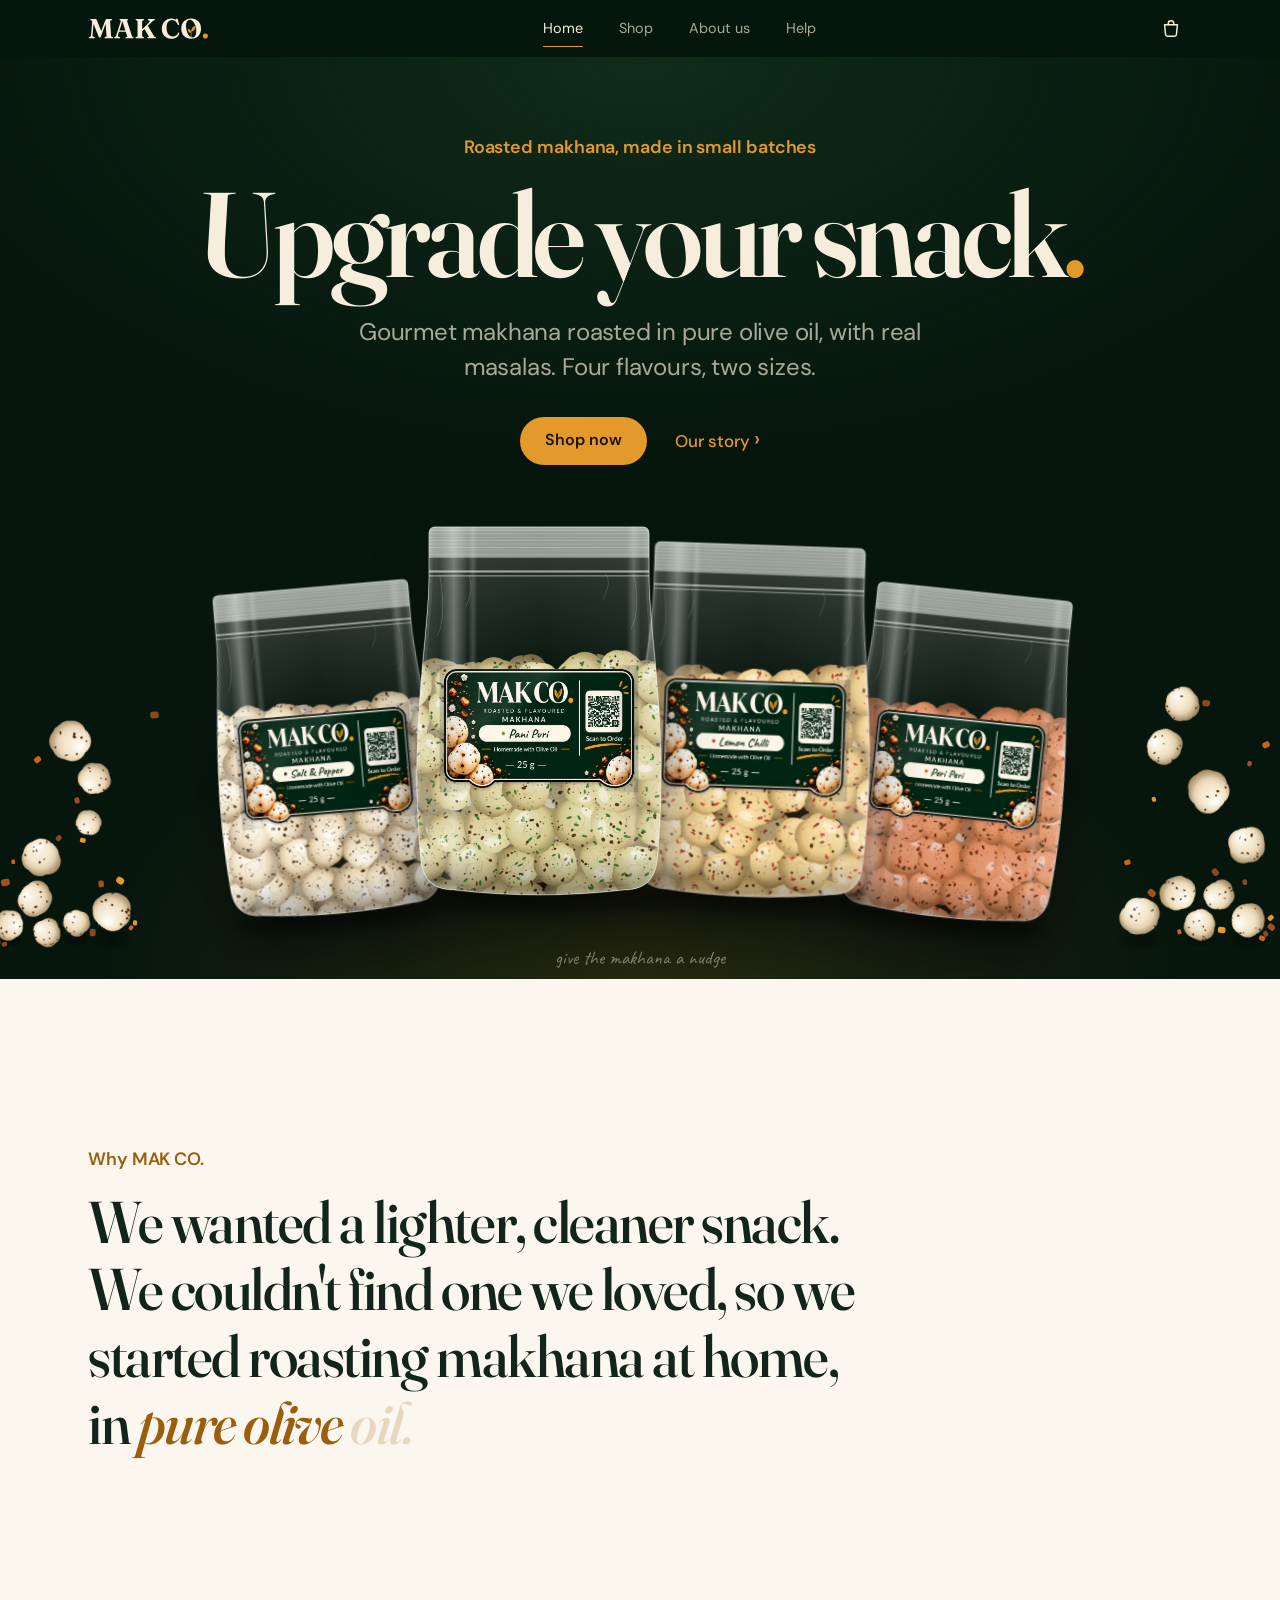
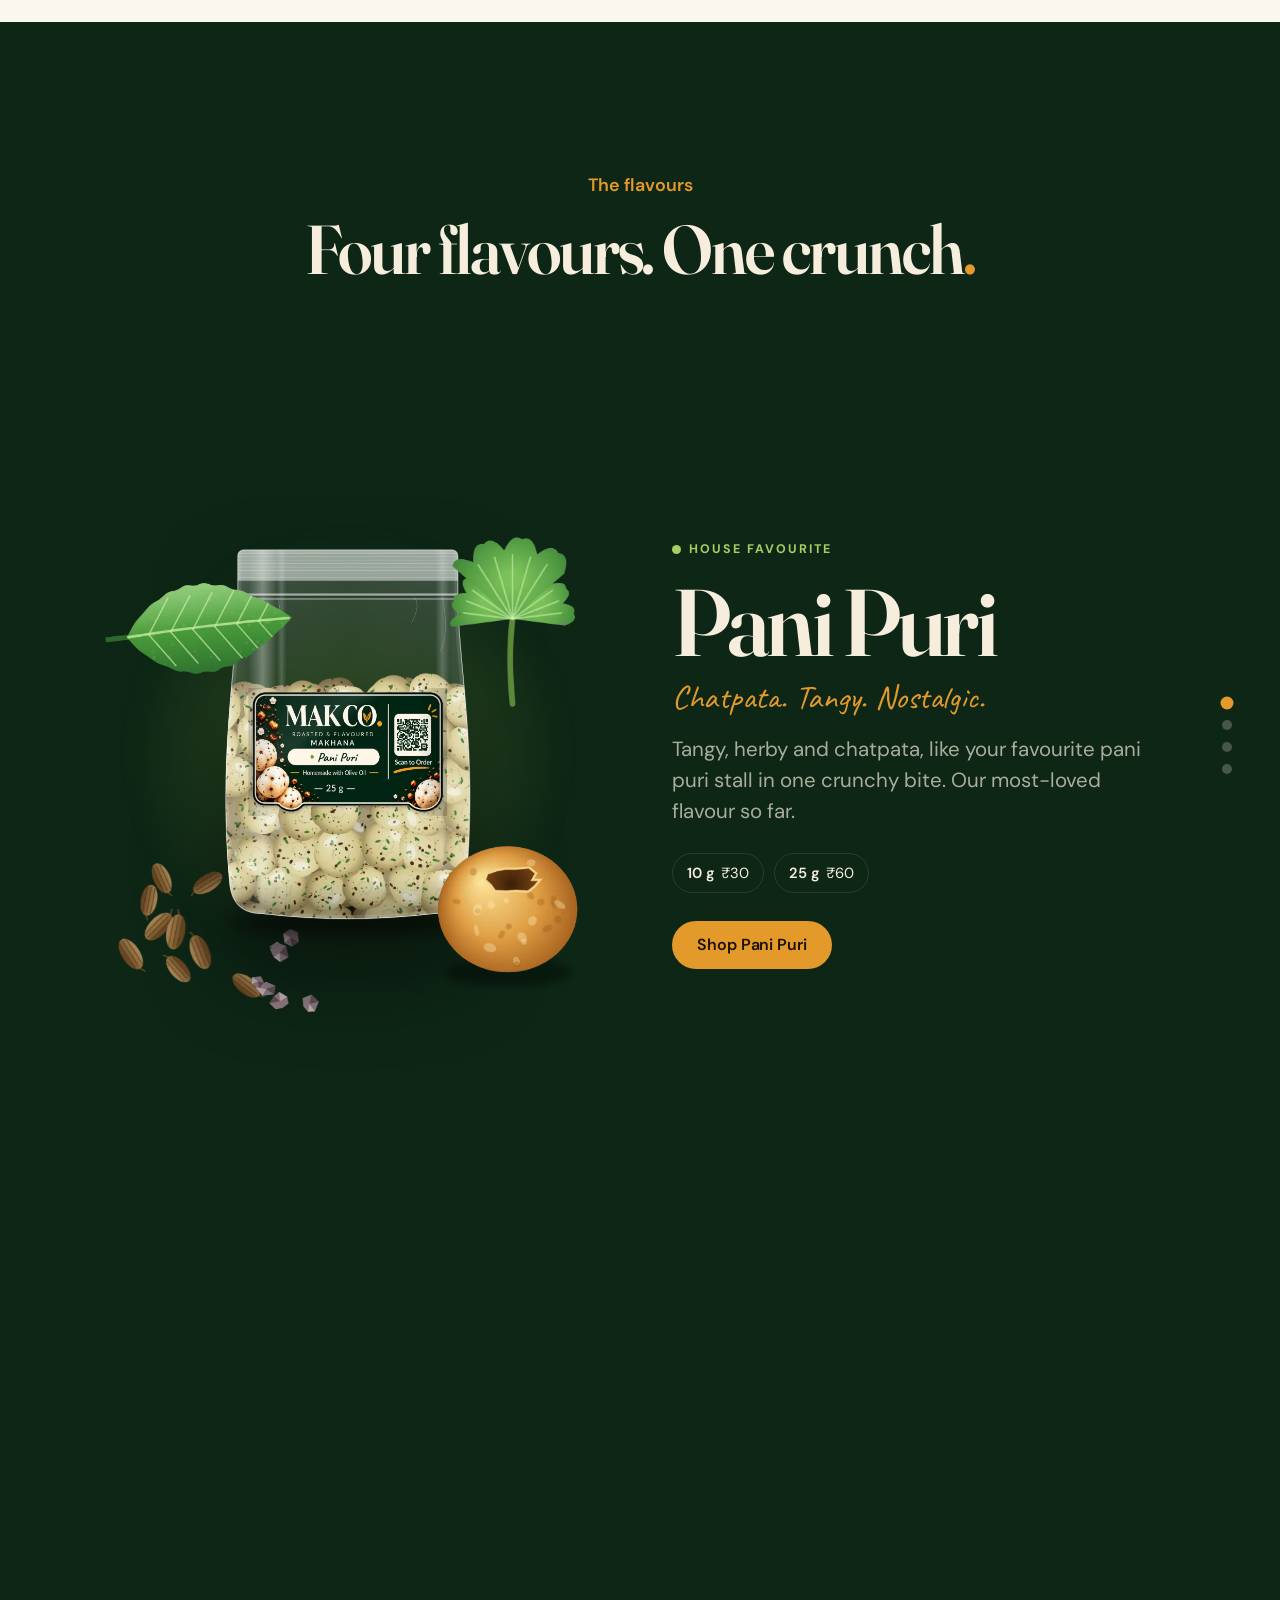
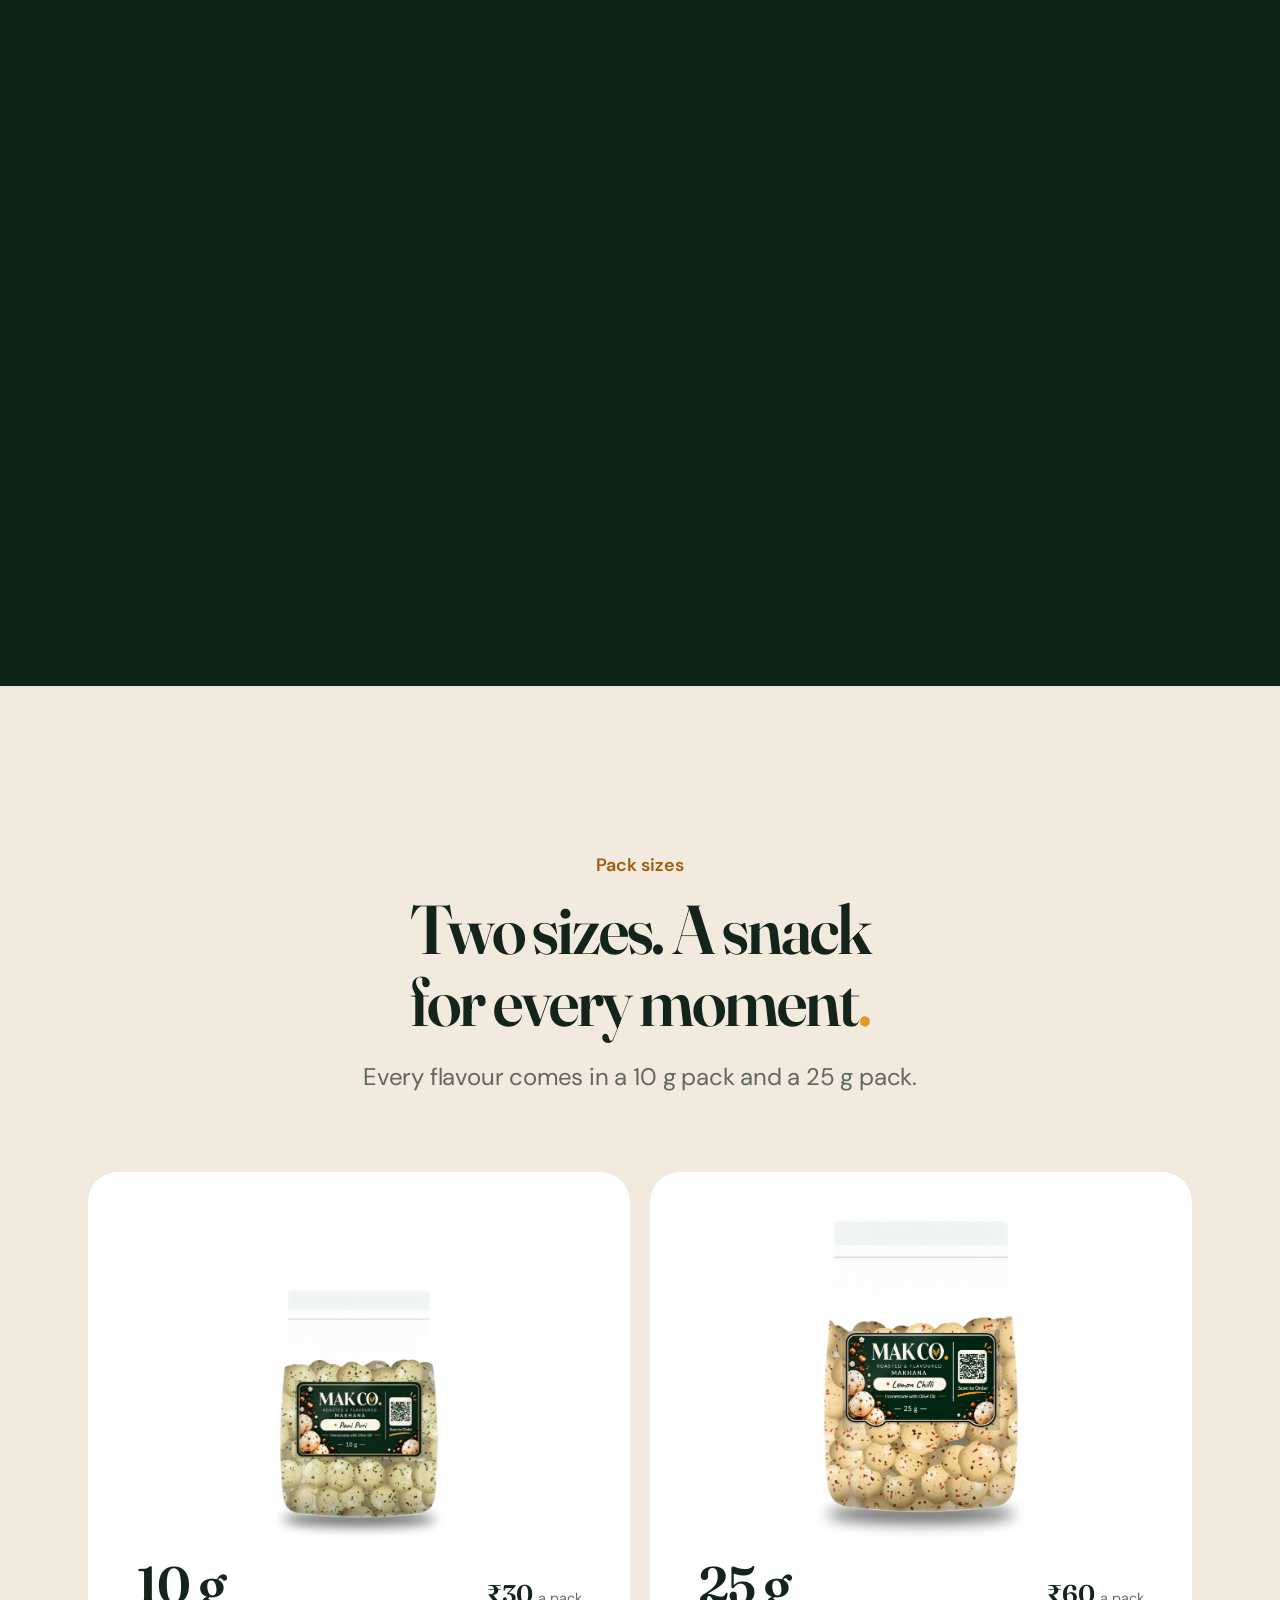
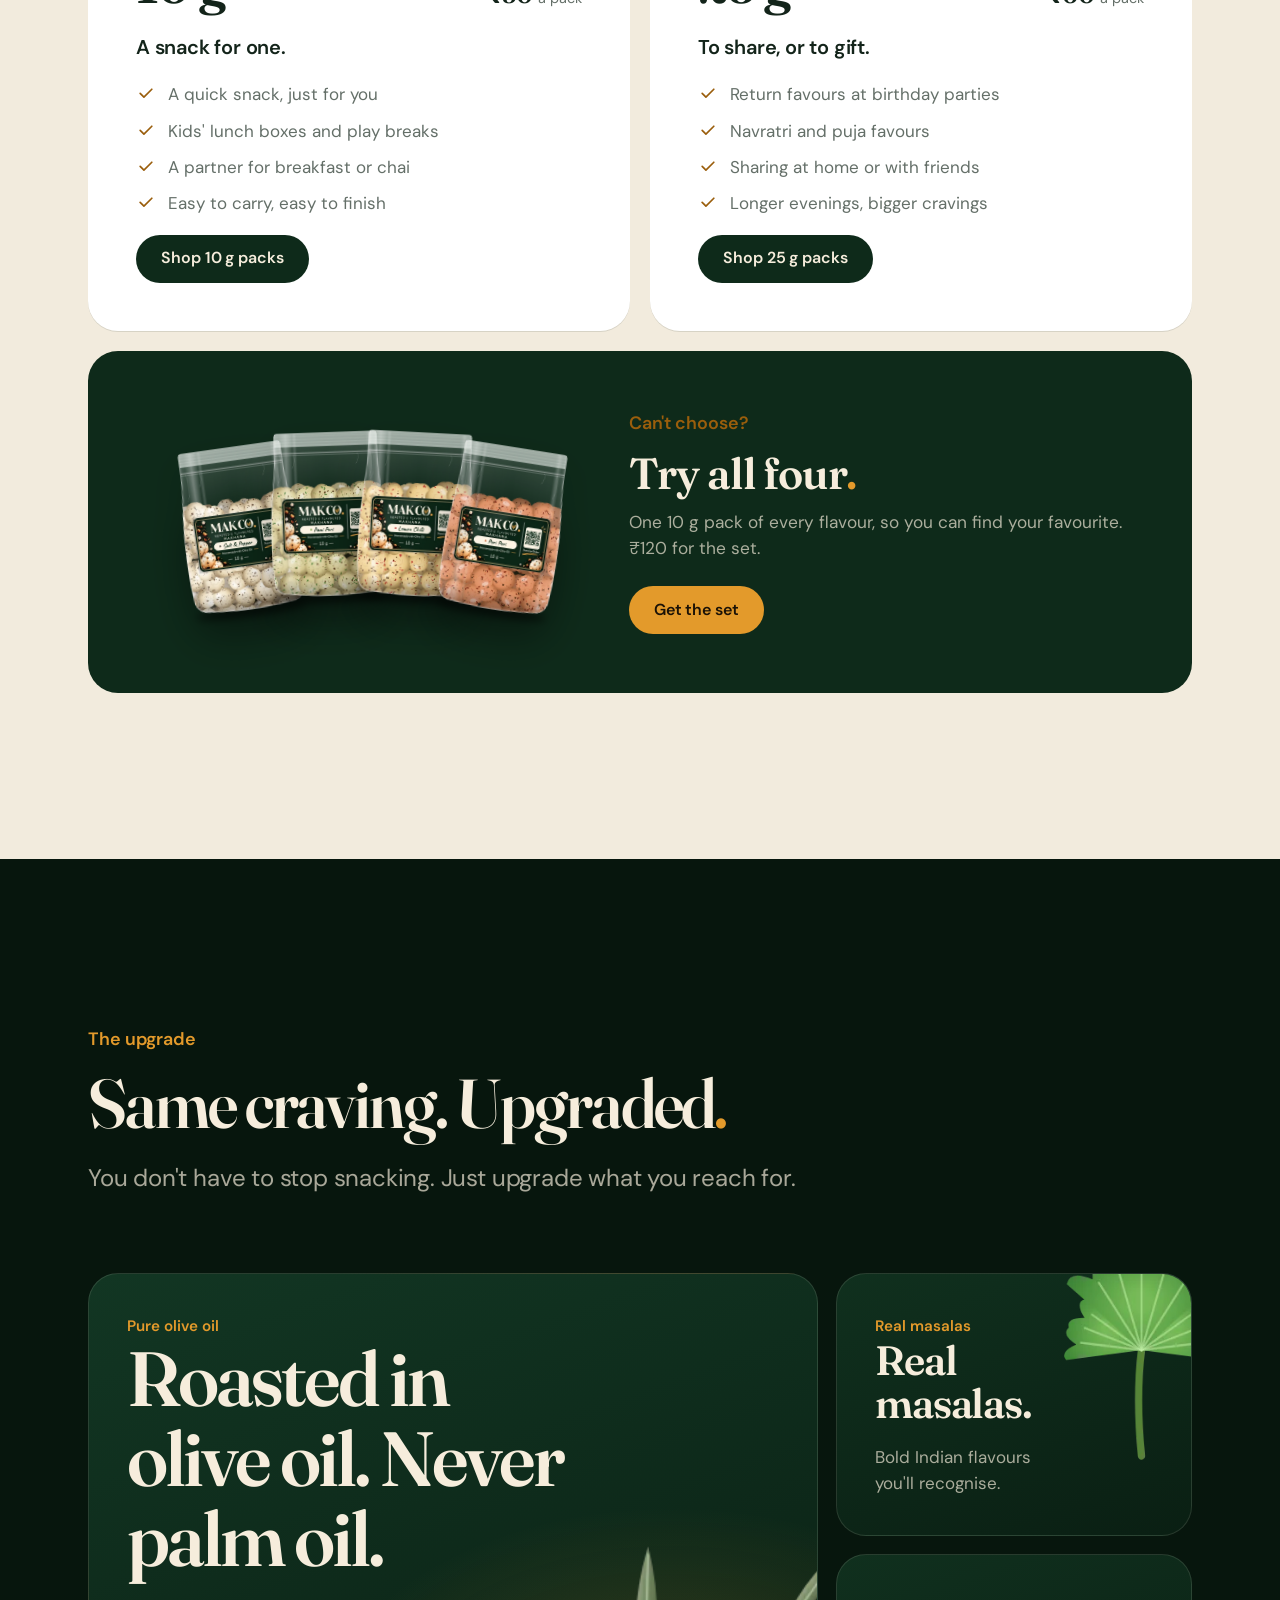
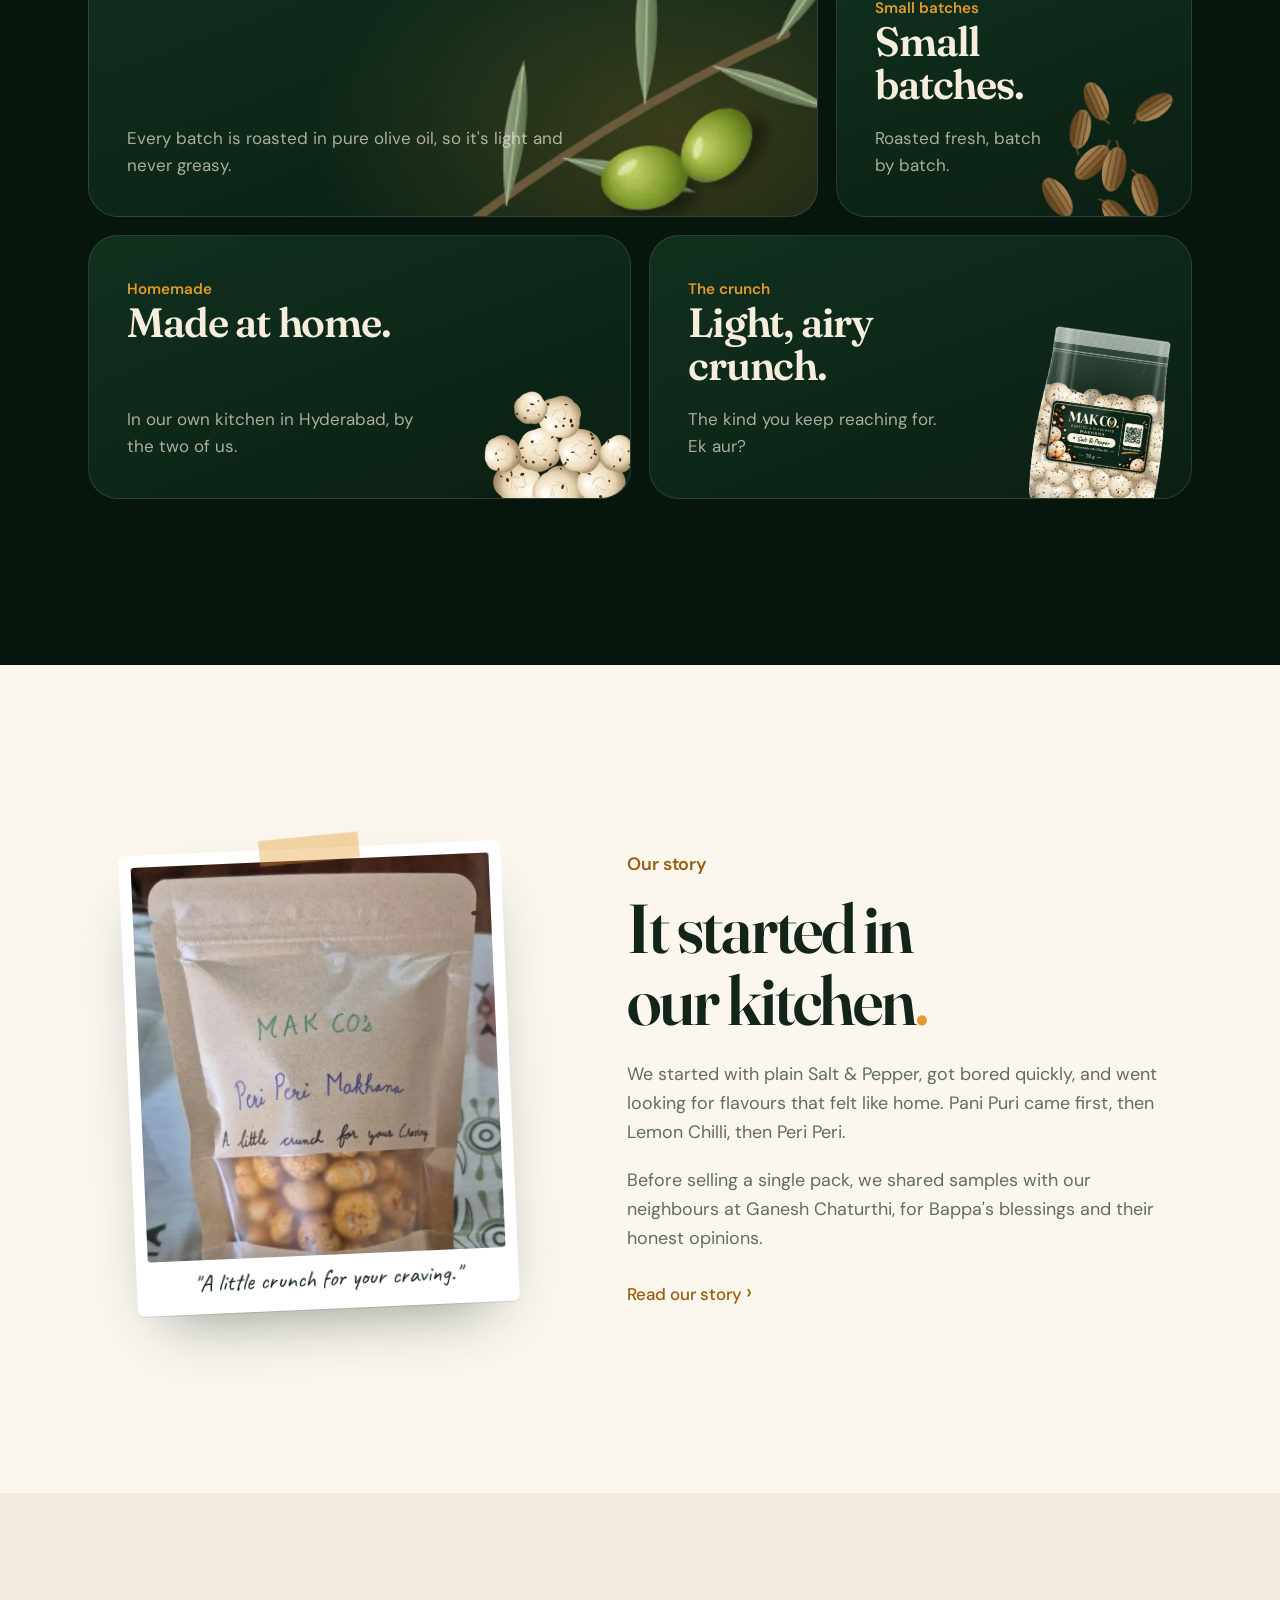
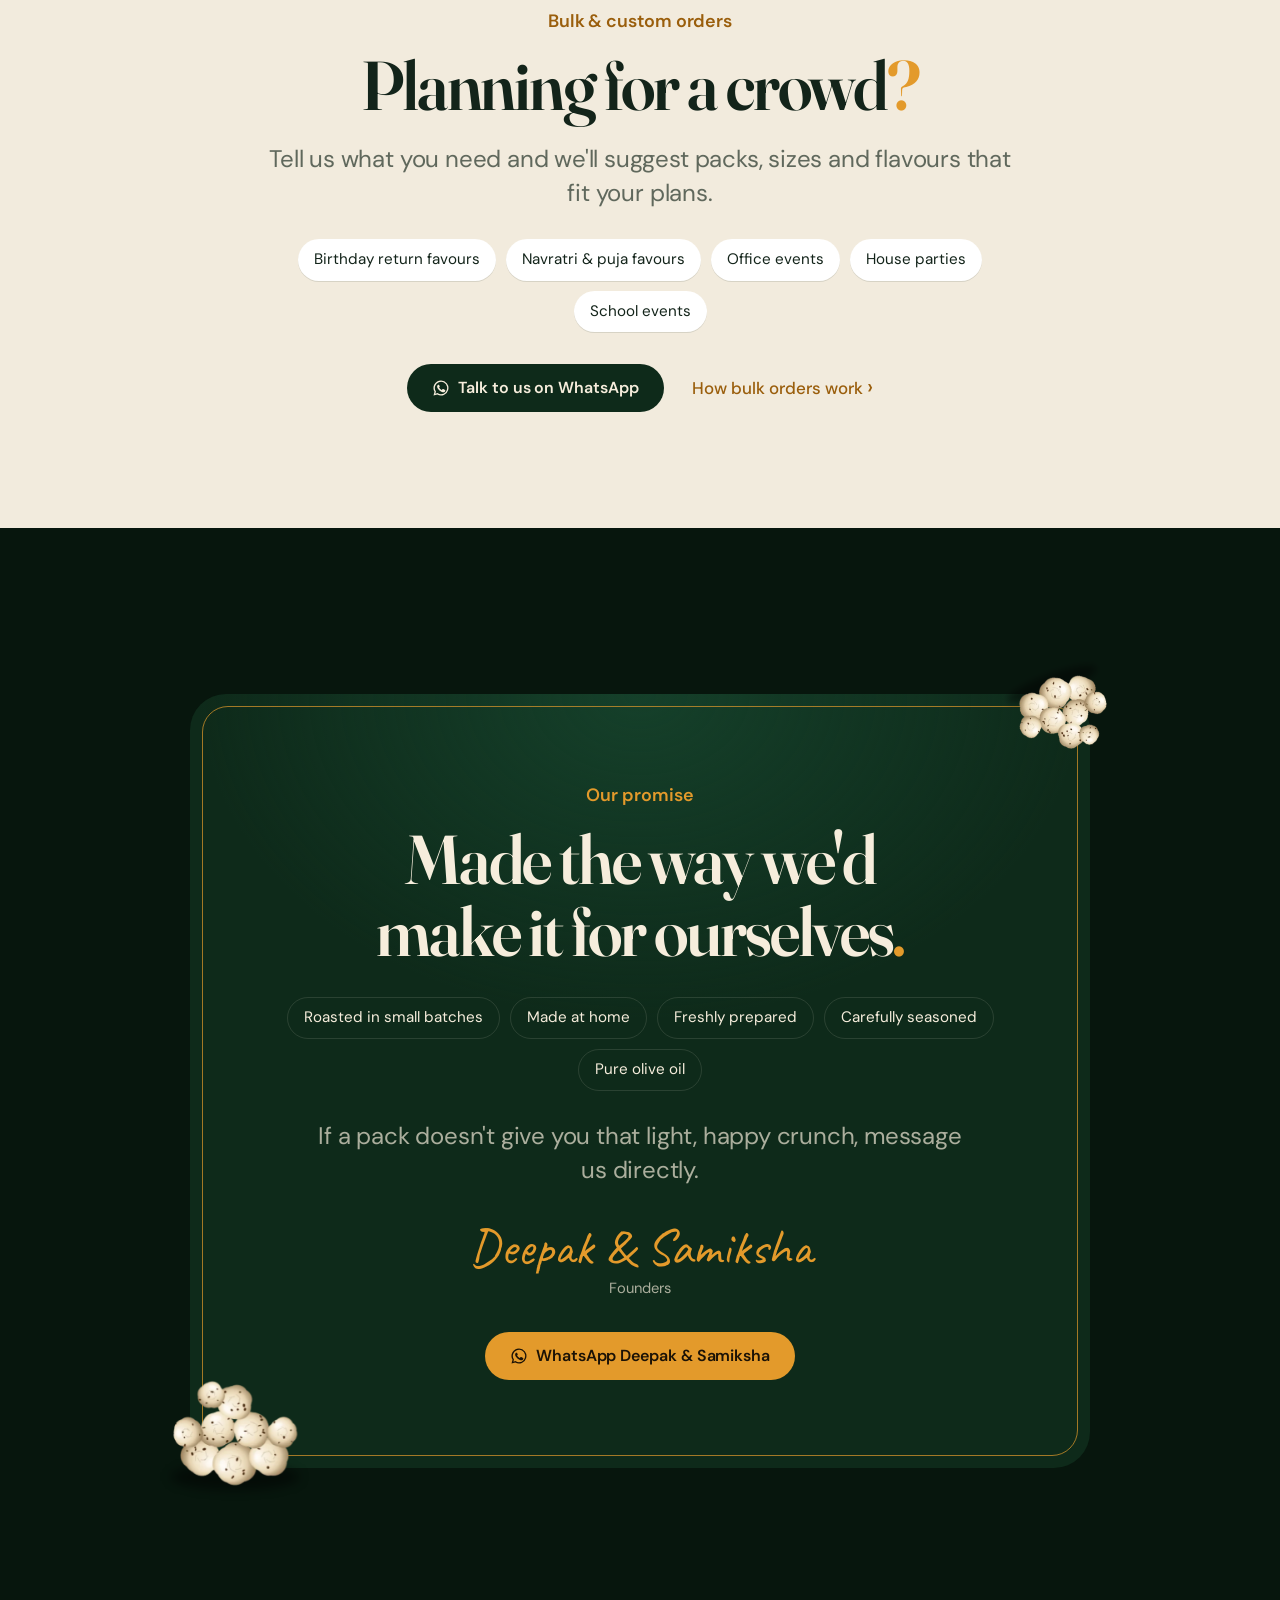
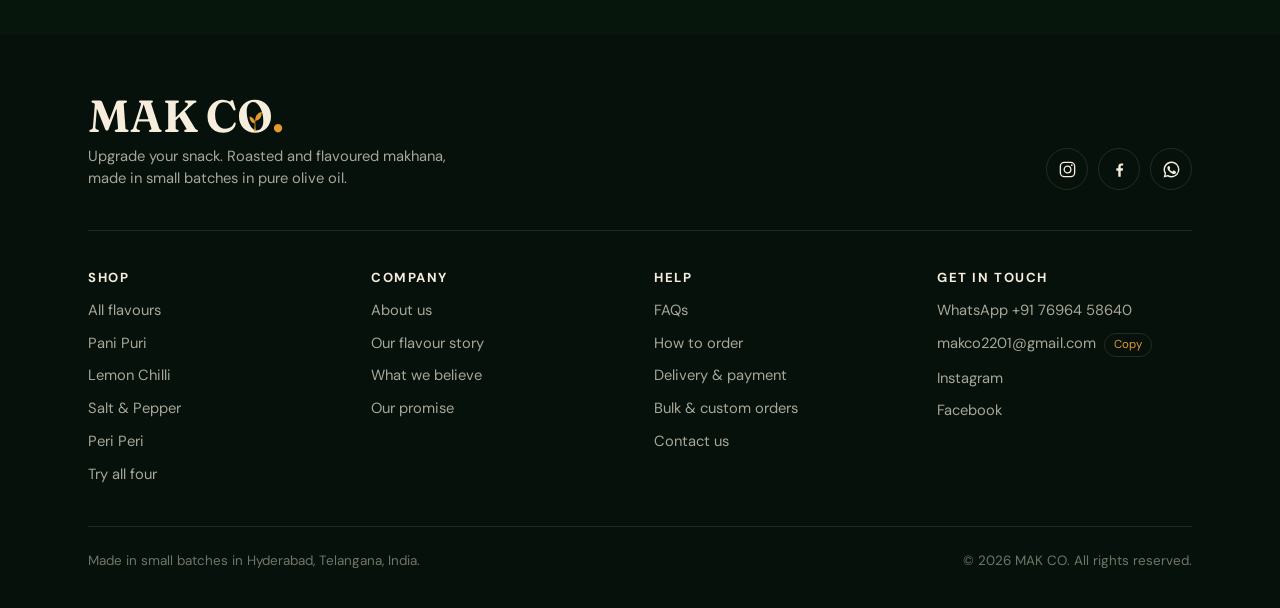
==== index.html @ d58ddc4c "First iteration on git" ====
<!doctype html>
<html lang="en">
<head>
<meta charset="utf-8">
<meta name="viewport" content="width=device-width, initial-scale=1, viewport-fit=cover">
<title>MAK CO. Roasted Makhana</title>
<meta name="description" content="Gourmet makhana roasted in pure olive oil, with real masalas. Four flavours in 10 g and 25 g packs, made in small batches in Hyderabad.">
<meta name="theme-color" content="#07160d">
<link rel="icon" href="data:image/svg+xml,%3Csvg xmlns='http://www.w3.org/2000/svg' viewBox='0 0 64 64'%3E%3Crect width='64' height='64' rx='14' fill='%230E2A1A'/%3E%3Cpath d='M30.5 52h3V34h-3z' fill='%23E39A2B'/%3E%3Cpath d='M32 35c-10 .5-16-6-15.5-16 10 0 16 6.5 15.5 16zM32 31c-.5-10 5.5-17 15.5-17.5.5 10.5-5.5 17.5-15.5 17.5z' fill='%23E39A2B'/%3E%3C/svg%3E">
<link rel="preconnect" href="https://fonts.googleapis.com"><link rel="preconnect" href="https://fonts.gstatic.com" crossorigin><link rel="stylesheet" href="https://fonts.googleapis.com/css2?family=Fraunces:ital,opsz,wght@0,9..144,400..700;1,9..144,400..700&family=DM+Sans:ital,opsz,wght@0,9..40,400..700;1,9..40,400..700&family=Caveat:wght@500..700&display=swap">
<link rel="stylesheet" href="assets/site.css">
</head>
<body data-page="home">
<header class="gnav">
  <div class="wrap gnav-row">
    <a class="brand" href="index.html" aria-label="MAK CO. home"><svg class="logo" viewBox="-20 -10 8788 1520" aria-hidden="true" focusable="false"><path fill="currentColor" d="M979.815024793148 1038.0986454077065 882.3014481663704 1069.7035407274961 1234.188173621893 150.35101236775517Q1253.4460832625628 99.05817544460297 1278.830999713391 79.52908772230148Q1304.2159161642194 60.0 1349.1924519725144 60.0H1665.1386055536568Q1694.6374842263758 60.0 1709.0072385556996 71.64372221194208Q1723.3769928850234 83.28744442388415 1723.3769928850234 104.07679563760757Q1723.3769928850234 121.84526436030865 1713.6213722992688 133.8780478257686Q1703.8657517135143 145.91083129122853 1683.8083407990634 152.32539054006338L1630.8174532614648 166.0904684588313Q1599.4433523267508 174.9884176775813 1588.185405291617 192.05740298517048Q1576.927458256483 209.12638829275966 1579.358640000224 246.22474485635757L1654.8369805142283 1285.8348459154367Q1656.8369805142283 1319.4790906868875 1668.0331715550274 1332.9189247228205Q1679.2293625958264 1346.3587587587535 1707.1951909027994 1354.2817470915616L1758.7561824321747 1367.6746094599366Q1777.9767403192818 1373.4091760329902 1787.01267956011 1384.9974288716912Q1796.0486188009381 1396.5856817103922 1796.0486188009381 1413.646988645196Q1796.0486188009381 1433.5472786054015 1781.8127640206367 1446.7736393027008Q1767.5769092403352 1460.0 1738.0780305676162 1460.0H1234.7722712568939Q1204.8611990064383 1460.0 1190.4914446771145 1447.911747161299Q1176.1216903477907 1435.823494322598 1176.1216903477907 1415.9232043623924Q1176.1216903477907 1398.8618974275887 1185.0070021729916 1386.7045906595886Q1193.8923139981925 1374.5472838915884 1216.3703351095319 1367.6746094599366L1268.3894418217242 1354.2817470915616Q1300.9117508158088 1344.9528518021107 1312.297075105831 1330.3036598302424Q1323.6823993958533 1315.6544678583741 1321.7868158482015 1285.6839291416109L1240.2833328470588 226.2543704174459L1328.660956542939 217.69141824170947L911.0098798312247 1323.101052209735Q893.0719775147736 1371.8332518227398 874.1203728057444 1385.7259028032422Q855.1687680967152 1399.6185537837446 829.7872430942953 1399.6185537837446Q811.2071961313486 1399.6185537837446 795.8060106951743 1394.5839152149856Q780.4048252590001 1389.5492766462266 766.9786007087678 1372.4649552237242Q753.5523761585355 1355.3806338012218 739.001628305763 1319.117674704641L309.2787934206426 247.73917936906219L394.10611568018794 217.64092617854476L309.5962476283312 1247.6660886518657Q306.02067140489817 1291.871656820178 329.60509725287557 1315.8319814968854Q353.18952310085297 1339.7923061735928 393.6619427315891 1356.638968925923L441.8912051357329 1372.7960948236287Q456.51530430838466 1379.2106540724635 464.6839065775275 1388.8239460252225Q472.8525088466704 1398.4372379779816 472.8525088466704 1414.216042574495Q472.8525088466704 1434.6853864639997 458.744320679456 1447.3426932319999Q444.6361325122416 1460.0 415.1372538395226 1460.0H92.80100763961673Q63.302128966897726 1460.0 49.27237097546458 1447.911747161299Q35.24261298403144 1435.823494322598 35.24261298403144 1415.9232043623924Q35.24261298403144 1395.4810295850039 47.17193962447345 1384.7724617533386Q59.101266264915466 1374.0638939216733 78.566242787987 1365.9674476720393L116.83173819631338 1353.3290618024766Q152.59749725833535 1340.6085123829544 175.06654037721455 1315.7819694187492Q197.53558349609375 1290.955426454544 201.2220984660089 1246.653279736638L281.1539172530174 279.0954380519688Q285.5267115198076 227.24246198683977 273.3276665266603 201.29531467147171Q261.12862153351307 175.34816735610366 228.0958817601204 166.19488491117954L178.28455789014697 153.81425274163485Q156.45601810887456 146.99402220919728 146.13607693463564 135.27186982147396Q135.81613576039672 123.54971743375063 135.81613576039672 104.8212267383933Q135.81613576039672 60.0 195.43197520077229 60.0H509.48596496507525Q551.2778925932944 60.0 576.6889131572098 77.06759355589747Q602.0999337211251 94.13518711179495 622.0650051496923 146.03208497911692Z M2191.234297502786 890.7780939228833H2768.302844926715L2772.098061274737 990.6393183320761H2185.204737789929ZM2308.074130076915 1415.9232043623924Q2308.074130076915 1435.823494322598 2294.3382752966136 1447.911747161299Q2280.602420516312 1460.0 2250.8879509717226 1460.0H1933.1890629306436Q1904.0958555415273 1460.0 1889.915470134467 1448.0456467103213Q1875.7350847274065 1436.0912934206426 1875.7350847274065 1416.191003460437Q1875.7350847274065 1401.4059122428298 1883.8390128985047 1391.2402942273766Q1891.942941069603 1381.0746762119234 1911.452180545777 1371.0889330357313L1942.3523693680763 1358.4935243837535Q1973.6408927813172 1343.3127297833562 1992.9745000060648 1316.2339432183653Q2012.3081072308123 1289.1551566533744 2032.5118109472096 1223.60837655887L2340.763344347477 256.65105449035764Q2355.184768933803 210.50308433920145 2348.4482935722917 188.95727968961Q2341.7118182107806 167.41147504001856 2306.9780660271645 154.2257094271481Q2281.562328413129 144.01335341855884 2271.0804917234927 132.20962754450738Q2260.5986550338566 120.40590167045593 2260.5986550338566 103.5411974415183Q2260.5986550338566 82.79776783287525 2274.9684093631804 71.39888391643763Q2289.338163692504 60.0 2318.9479811117053 60.0H2823.7827696464956Q2853.6081779375672 60.0 2867.6840290557593 71.39888391643763Q2881.7598801739514 82.79776783287525 2881.7598801739514 103.27339834347367Q2881.7598801739514 121.27621043100953 2871.2477310616523 133.09571700915694Q2860.735581949353 144.91522358730435 2837.7276456169784 152.8657240755856Q2811.6689925938845 161.1634010002017 2806.6889816075563 176.37747981213033Q2801.708970621228 191.59155862405896 2812.7051570415497 225.99883375689387L3150.587273094803 1259.2877208851278Q3165.9262436553836 1307.8486473821104 3183.360937155783 1331.1084638126194Q3200.7956306561828 1354.3682802431285 3231.259003330022 1364.22872447595Q3258.438135281205 1375.3401096388698 3267.715769506991 1386.548677470535Q3276.9934037327766 1397.7572453022003 3276.9934037327766 1415.9232043623924Q3276.9934037327766 1435.823494322598 3262.64975351654 1447.911747161299Q3248.306103300303 1460.0 3218.748494107276 1460.0H2758.689268730581Q2728.8826129324734 1460.0 2714.797385567799 1447.911747161299Q2700.712158203125 1435.823494322598 2700.712158203125 1415.9232043623924Q2700.712158203125 1399.1631522588432 2710.5032591484487 1388.8406738918275Q2720.2943600937724 1378.5181955248117 2740.6930038668215 1371.0889330357313L2791.9335197769105 1359.0925109423697Q2817.848670206964 1350.6254004240036 2817.4299026485533 1333.0342274829745Q2817.0111350901425 1315.4430545419455 2804.78689192608 1276.8013077415526L2457.428858883679 188.77704480662942L2491.129443574697 161.8259349130094L2158.2712986916304 1209.2108077779412Q2144.733227454126 1252.360962729901 2146.523910265416 1280.1574314162135Q2148.314593076706 1307.953900102526 2167.299721194431 1326.2533405777067Q2186.2848493121564 1344.5527810528874 2223.4380809515715 1360.0223646126688L2269.106093328446 1372.2270408943295Q2287.9479133710265 1379.8131637349725 2298.0110217239708 1389.4097278211266Q2308.074130076915 1399.0062919072807 2308.074130076915 1415.9232043623924Z M3797.1513876467943 914.79553411901 4383.2061927467585 332.8448058217764Q4425.938738454133 291.2840593792498 4439.079529624432 257.72774445451796Q4452.220320794731 224.1714295297861 4439.745201325044 199.8838354628533Q4427.270081855357 175.59624139592052 4391.841239091009 163.14291235804558L4345.1883624866605 151.18728268146515Q4324.639380656183 143.5489516146481 4315.429853197187 132.3958531562239Q4306.220325738192 121.24275469779968 4306.220325738192 104.02458741143346Q4306.220325738192 83.23523619771004 4320.560714807361 71.61761809885502Q4334.901103876531 60.0 4364.027766998857 60.0H4769.973143585026Q4799.95541222766 60.0 4813.975793972611 71.58825283870101Q4827.996175717562 83.17650567740202 4827.996175717562 103.96585689112544Q4827.996175717562 121.8118086270988 4816.432949528098 131.8790074530989Q4804.869723338634 141.946206279099 4771.406066421419 154.051304820925Q4753.6785968616605 159.76343762129545 4735.688982423395 169.04361303709447Q4717.699367985129 178.3237884528935 4692.033653538674 197.68343364074826Q4666.367939092219 217.04307882860303 4626.364359423518 252.6993105392903Q4586.3607797548175 288.3555422499776 4523.657587960362 346.8260742612183L3840.1259217597544 1006.506681073457ZM4030.839601844549 728.1643088757992 4287.499634262174 511.06932570785284 4757.071043159813 1286.6796312779188Q4779.634153511375 1324.0531116314232 4801.2136224024 1340.2971742860973Q4822.793091293424 1356.5412369407713 4851.679262962192 1362.666535884142Q4879.05480780825 1372.3510242290795 4888.926481392235 1385.681919215247Q4898.798154976219 1399.0128142014146 4898.798154976219 1416.0865870080888Q4898.798154976219 1436.2022321671247 4884.268396984786 1448.1011160835624Q4869.738638993353 1460.0 4840.1875520944595 1460.0H4337.578146405518Q4307.915885087103 1460.0 4293.680030306801 1447.937851274386Q4279.4441755265 1435.875702548772 4279.4441755265 1415.191003460437Q4279.4441755265 1397.594098329544 4288.7479138653725 1385.9013112019747Q4298.051652204245 1374.2085240744054 4314.395379036665 1369.5786096267402L4365.032849378884 1359.0560560189188Q4384.607503842562 1353.675188176334 4385.756001260132 1336.9669613894075Q4386.904498677701 1320.2587346024811 4366.828934919089 1286.213810492307ZM3901.0314184054732 1300.0920685231686Q3901.0314184054732 1321.3643632903695 3911.5894374363124 1334.1513737626374Q3922.1474564671516 1346.9383842349052 3944.0497979819775 1354.5495461896062L3994.851572729647 1367.406810361892Q4017.9321035034955 1376.5891562439501 4026.114461850375 1387.4577277377248Q4034.2968201972544 1398.3262992314994 4034.2968201972544 1415.9232043623924Q4034.2968201972544 1435.823494322598 4020.46266406402 1447.911747161299Q4006.6285079307854 1460.0 3977.0186905115843 1460.0H3477.6882560625672Q3448.3462377414107 1460.0 3434.378182059154 1447.911747161299Q3420.410126376897 1435.823494322598 3420.410126376897 1415.9232043623924Q3420.410126376897 1380.1919015794992 3459.8553738445044 1367.406810361892L3516.347687885165 1354.5495461896062Q3540.6371838636696 1347.5074381642044 3552.846895309165 1334.435900727287Q3565.0566067546606 1321.3643632903695 3565.0566067546606 1300.0920685231686V219.90793147683144Q3565.0566067546606 198.6356367096305 3552.846895309165 185.537995159626Q3540.6371838636696 172.44035360962152 3516.347687885165 165.4504538103938L3459.8553738445044 152.59318963810802Q3420.410126376897 139.80809842050076 3420.410126376897 104.07679563760757Q3420.410126376897 83.28744442388415 3434.378182059154 71.64372221194208Q3448.3462377414107 60.0 3477.6882560625672 60.0H3988.3997690975666Q4018.0095865167677 60.0 4031.8437426500022 71.64372221194208Q4045.6778987832367 83.28744442388415 4045.6778987832367 104.07679563760757Q4045.6778987832367 139.80809842050076 4006.2326513156295 152.59318963810802L3949.7403372749686 165.4504538103938Q3926.1308339722455 172.44035360962152 3913.5811261888593 185.537995159626Q3901.0314184054732 198.6356367096305 3901.0314184054732 219.90793147683144Z M6585.118932116777 1077.612151928246Q6583.611445724964 1153.4940404333174 6543.806704539806 1227.8355909325182Q6504.001963354647 1302.177141431719 6430.537299593911 1363.1243016850203Q6357.072635833174 1424.0714619383216 6253.625070383772 1460.4165988117456Q6150.1775049343705 1496.7617356851697 6020.599725212902 1496.7617356851697Q5805.126833289862 1496.7617356851697 5648.446698492393 1404.0024193562567Q5491.766563694924 1311.2431030273438 5406.7690766025335 1147.3980049025267Q5321.771589510143 983.5529067777097 5321.771589510143 770.054813567549Q5321.771589510143 608.3957033827901 5372.469782246277 472.6570980232209Q5423.167974982411 336.9184926636517 5515.007826082408 236.53554650954902Q5606.847677182406 136.15260035544634 5730.814537091181 80.82512357458472Q5854.781396999955 25.497646793723106 6000.697469189763 25.497646793723106Q6099.014081712812 25.497646793723106 6161.01991991885 44.65179843083024Q6223.025758124888 63.805950067937374 6258.946616459638 83.30009804293513Q6294.867474794388 102.79424601793289 6314.429029867053 102.79424601793289Q6338.532705429941 102.79424601793289 6354.285212986171 85.26361683569849Q6370.037720542401 67.73298765346408 6386.085196308792 50.48688543587923Q6402.132672075182 33.24078321829438 6425.49999011308 33.24078321829438Q6442.5800495408475 33.24078321829438 6453.964401738718 44.10217461362481Q6465.348753936589 54.96356600895524 6472.953629270196 81.28257184103131L6576.516319081187 436.6077657341957Q6583.303093880415 459.04804618656635 6572.356092210859 476.2190553471446Q6561.409090541303 493.39006450772285 6539.190687581897 498.21658166125417Q6516.447257973254 502.93216006830335 6498.038892438635 493.87961079739034Q6479.630526904017 484.82706152647734 6469.096612289548 461.0186147764325Q6415.269020143896 337.53432892262936 6350.194378618151 265.29258072562516Q6285.119737092406 193.05083252862096 6210.371822990477 161.93465969525278Q6135.623908888549 130.8184868618846 6051.524598456919 130.8184868618846Q5965.587247692049 130.8184868618846 5894.314241671935 170.12214723043144Q5823.041235651821 209.42580759897828 5771.221150593832 283.3731783591211Q5719.401065535843 357.3205491192639 5691.175165073946 461.7255761809647Q5662.949264612049 566.1306032426655 5662.949264612049 696.7120744735003Q5662.949264612049 900.6716540269554 5723.030309714377 1040.2025070618838Q5783.111354816705 1179.7333600968122 5888.0800805315375 1250.834383746609Q5993.04880624637 1321.935407396406 6128.316500209272 1321.935407396406Q6258.27407630533 1321.935407396406 6355.0044332146645 1256.9247895143926Q6451.734790123999 1191.9141716323793 6503.245345208794 1071.971819166094Q6514.53234321624 1049.9353156723082 6527.500398898497 1042.4913911633193Q6540.468454580754 1035.0474666543305 6556.496305782348 1037.9449445270002Q6571.5304436050355 1040.2211602441967 6578.380157234147 1050.4517954010516Q6585.229870863259 1060.6824305579066 6585.118932116777 1077.612151928246Z M7440.294347628951 26.208729531615973Q7605.1991073824465 26.208729531615973 7738.093281770125 80.04529320076108Q7870.9874561578035 133.8818568699062 7965.61397668533 232.5688581224531Q8060.240497212857 331.255859375 8110.966818688437 466.86264149844646Q8161.693140164018 602.4694236218929 8161.693140164018 766.7945053316653Q8161.693140164018 923.8361669406295 8111.313337320462 1056.9764709472656Q8060.933534476906 1190.1167749539018 7967.1109899599105 1288.3701477050781Q7873.288445442915 1386.6235204562545 7741.757266944274 1440.8768932074308Q7610.226088445634 1495.1302659586072 7448.302074979991 1495.1302659586072Q7284.717558223754 1495.1302659586072 7152.198978370056 1441.3491716627032Q7019.680398516357 1387.5680773667991 6924.958719946444 1288.77013736777Q6830.237041376531 1189.972197368741 6779.510719900951 1053.8138648234308Q6728.7843984253705 917.6555322781205 6728.7843984253705 752.2797936238348Q6728.7843984253705 595.9624950140715 6779.141240466386 463.3998455423862Q6829.498082507402 330.8371960707009 6923.297666221857 232.77633555233479Q7017.097249936312 134.7154750339687 7148.141895154491 80.46210228279233Q7279.18654037267 26.208729531615973 7440.294347628951 26.208729531615973ZM7817.14548593387 970.113474112004Q7817.14548593387 835.3639646284282 7793.134374419227 710.2844665739685Q7769.123262904584 585.2049685195088 7726.5981859229505 478.9731993339956Q7684.073108941317 372.7414301484823 7627.404375253245 293.4114132951945Q7570.735641565174 214.0813964419067 7504.89417526871 169.75853428430855Q7439.0527089722455 125.43567212671041 7368.55861691758 125.43567212671041Q7279.135462414473 125.43567212671041 7213.426582293585 175.21205713041127Q7147.717702172697 224.98844213411212 7111.878576144576 319.44205853156745Q7076.039450116456 413.8956749290228 7076.039450116456 549.0067464485765Q7076.039450116456 684.4678100161254 7099.887296821922 810.0401279721409Q7123.735143527389 935.6124459281564 7166.181790333241 1042.2293574158102Q7208.628437139094 1148.846268903464 7265.078436644748 1228.4765934254974Q7321.528436150402 1308.1069179475307 7387.343680497259 1352.540718851611Q7453.158924844116 1396.9745197556913 7523.385217800736 1396.9745197556913Q7614.415509935468 1396.9745197556913 7680.055453963578 1347.2306433226913Q7745.695397991687 1297.4867668896914 7781.420441962779 1202.3509616684169Q7817.14548593387 1107.2151564471424 7817.14548593387 970.113474112004Z"/><path class="sprout" d="M7391 1427 C7417 1387 7429 1307 7431 948 L7463 948 C7465 1307 7477 1387 7503 1427 Z M7441 1078 C7448 857 7291 786 7205 771 C7198 971 7319 1093 7441 1078 Z M7453 958 C7462 663 7650 582 7748 573 C7757 824 7632 967 7453 958 Z"/><path class="dot" d="M8476.099973283906 1482.6992989555001Q8424.942307077348 1482.6992989555001 8383.030929223878 1456.677473509481Q8341.11955137041 1430.655648063462 8316.657913984043 1387.3635010484966Q8292.196276597679 1344.0713540335312 8292.196276597679 1293.5863901488483Q8292.196276597679 1241.579993689856 8316.669764172286 1199.040085281457Q8341.143251746893 1156.500176873058 8383.108233534442 1131.1177568677813Q8425.07321532199 1105.7353368625045 8476.113237833773 1105.7353368625045Q8528.721722037508 1105.7353368625045 8570.558373900585 1131.1438609808683Q8612.39502576366 1156.5523850992322 8636.7639790494 1199.053730613298Q8661.132932335138 1241.555076127364 8661.132932335138 1293.5679888888033Q8661.132932335138 1344.06686070259 8636.759271260595 1387.3709899333985Q8612.385610186053 1430.6751191642072 8570.596740992904 1456.6872090598536Q8528.807871799756 1482.6992989555001 8476.099973283906 1482.6992989555001Z"/></svg></a>
    <nav class="gnav-links" aria-label="Main"><a href="index.html" aria-current="page">Home</a><a href="shop.html">Shop</a><a href="about.html">About us</a><a href="help.html">Help</a></nav>
    <div class="gnav-right">
      <button class="bag-btn" type="button" aria-label="Bag"><svg viewBox="0 0 24 24" fill="none" stroke="currentColor" stroke-width="1.6" stroke-linecap="round" stroke-linejoin="round" aria-hidden="true"><path d="M5 8.5h14l-1.1 10.6a2 2 0 0 1-2 1.9H8.1a2 2 0 0 1-2-1.9z"/><path d="M9 8.5V7a3 3 0 0 1 6 0v1.5"/></svg><span class="bag-count">0</span></button>
      <button class="menu-btn" type="button" aria-label="Menu" aria-expanded="false" aria-controls="mmenu"><span></span><span></span></button>
    </div>
  </div>
</header>
<nav class="mmenu" id="mmenu" aria-label="Menu"><a href="index.html" aria-current="page">Home</a><a href="shop.html">Shop</a><a href="about.html">About us</a><a href="help.html">Help</a><p class="mfoot">Questions? <a data-wa="question" href="#" style="font:inherit;font-size:inherit;padding:0;display:inline;color:var(--gold)">WhatsApp us</a></p></nav>
<main>

<section class="hero center" aria-labelledby="hero-t">
  <div class="wrap">
    <span class="eyebrow boot">Roasted makhana, made in small batches</span>
    <h1 class="display boot b2" id="hero-t">Upgrade your snack<span class="stop">.</span></h1>
    <p class="lead boot b3">Gourmet makhana roasted in pure olive oil, with real masalas. Four flavours, two sizes.</p>
    <div class="ctas boot b4"><a class="btn btn-gold" href="shop.html">Shop now</a><a class="more" href="about.html">Our story</a></div>
  </div>
  <div class="stage">
    <div class="lineup"><img src="assets/img/pouch-salt-pepper-25.webp" alt="Salt & Pepper makhana pack" width="524" height="787" decoding="async"><img src="assets/img/pouch-pani-puri-25.webp" alt="Pani Puri makhana pack" width="524" height="787" decoding="async"><img src="assets/img/pouch-lemon-chilli-25.webp" alt="Lemon Chilli makhana pack" width="524" height="787" decoding="async"><img src="assets/img/pouch-peri-peri-25.webp" alt="Peri Peri makhana pack" width="524" height="787" decoding="async"></div>
    <canvas aria-hidden="true"></canvas>
    <p class="stage-hint" aria-hidden="true"></p>
  </div>
</section>

<section class="sec light" aria-label="Why we make it">
  <div class="wrap">
    <span class="eyebrow">Why MAK CO.</span>
    <p class="statement">We wanted a lighter, cleaner snack. We couldn't find one we loved, so we started roasting makhana at home, in <em>pure olive oil.</em></p>
  </div>
</section>

<section class="showcase" aria-labelledby="fl-t">
  <div class="sc-head wrap center"><span class="eyebrow">The flavours</span><h2 class="h2" id="fl-t">Four flavours. One crunch<span class="stop">.</span></h2></div>
  <div class="sc-chaps"><div class="sc-sticky"><div class="wrap" style="position:relative;height:100%">
    <article class="chap" data-tint="#0d2616" data-name="Pani Puri" style="--acc:#6E9A3A;--acc-ui:#a6cf62">
      <div class="chap-visual"><span class="glow"></span><span class="prop " style="left:0%;top:8%;width:36%" data-depth="1.4" data-dir="l"><img src="assets/img/prop-mint.webp" alt="" style="--fd:-0.0s" decoding="async"></span><span class="prop " style="left:72%;top:2%;width:24%" data-depth="1" data-dir="r"><img src="assets/img/prop-coriander.webp" alt="" style="--fd:-1.3s" decoding="async"></span><span class="prop back" style="left:4%;top:66%;width:28%" data-depth="0.8" data-dir="l"><img src="assets/img/prop-jeera.webp" alt="" style="--fd:-2.6s" decoding="async"></span><span class="prop " style="left:70%;top:60%;width:27%" data-depth="1.2" data-dir="r"><img src="assets/img/prop-puri.webp" alt="" style="--fd:-3.9s" decoding="async"></span><span class="prop back" style="left:30%;top:80%;width:13%" data-depth="0.6" data-dir="l"><img src="assets/img/prop-blacksalt.webp" alt="" style="--fd:-5.2s" decoding="async"></span><img class="pouch" src="assets/img/pouch-pani-puri-25.webp" alt="Pani Puri makhana in a clear pouch with the MAK CO. label" width="524" height="787" loading="lazy" decoding="async"></div>
      <div class="chap-text">
        <span class="chap-badge">House favourite</span>
        <h3>Pani Puri</h3>
        <p class="mood">Chatpata. Tangy. Nostalgic.</p>
        <p class="taste">Tangy, herby and chatpata, like your favourite pani puri stall in one crunchy bite. Our most-loved flavour so far.</p>
        <div class="prices"><span class="chip"><b>10 g</b> ₹30</span><span class="chip"><b>25 g</b> ₹60</span></div>
        <div class="ctas"><a class="btn btn-gold" href="shop.html#pani-puri">Shop Pani Puri</a></div>
      </div>
    </article><article class="chap" data-tint="#26100c" data-name="Lemon Chilli" style="--acc:#C2312A;--acc-ui:#ff7a6e">
      <div class="chap-visual"><span class="glow"></span><span class="prop " style="left:68%;top:4%;width:30%" data-depth="1.1" data-dir="r"><img src="assets/img/prop-lime.webp" alt="" style="--fd:-0.0s" decoding="async"></span><span class="prop " style="left:2%;top:64%;width:32%" data-depth="1" data-dir="l"><img src="assets/img/prop-limewedge.webp" alt="" style="--fd:-1.3s" decoding="async"></span><span class="prop " style="left:-2%;top:12%;width:40%" data-depth="1.4" data-dir="l"><img src="assets/img/prop-chilli.webp" alt="" style="--fd:-2.6s" decoding="async"></span><span class="prop back" style="left:66%;top:64%;width:28%" data-depth="0.8" data-dir="r"><img src="assets/img/prop-flakes.webp" alt="" style="--fd:-3.9s" decoding="async"></span><img class="pouch" src="assets/img/pouch-lemon-chilli-25.webp" alt="Lemon Chilli makhana in a clear pouch with the MAK CO. label" width="524" height="787" loading="lazy" decoding="async"></div>
      <div class="chap-text">
        <span class="chap-badge">Zesty</span>
        <h3>Lemon Chilli</h3>
        <p class="mood">Zesty. Spicy. Addictive.</p>
        <p class="taste">Bright and zesty up front, then a warm chilli kick. Two extremes, balanced just right.</p>
        <div class="prices"><span class="chip"><b>10 g</b> ₹30</span><span class="chip"><b>25 g</b> ₹60</span></div>
        <div class="ctas"><a class="btn btn-gold" href="shop.html#lemon-chilli">Shop Lemon Chilli</a></div>
      </div>
    </article><article class="chap" data-tint="#141210" data-name="Salt & Pepper" style="--acc:#8b8178;--acc-ui:#dcd2c4">
      <div class="chap-visual"><span class="glow"></span><span class="prop " style="left:-4%;top:62%;width:48%" data-depth="1.1" data-dir="l"><img src="assets/img/prop-spoon.webp" alt="" style="--fd:-0.0s" decoding="async"></span><span class="prop " style="left:70%;top:8%;width:26%" data-depth="1.2" data-dir="r"><img src="assets/img/prop-peppercorns.webp" alt="" style="--fd:-1.3s" decoding="async"></span><span class="prop " style="left:10%;top:10%;width:16%" data-depth="0.8" data-dir="l"><img src="assets/img/prop-pinksalt.webp" alt="" style="--fd:-2.6s" decoding="async"></span><span class="prop back" style="left:74%;top:70%;width:20%" data-depth="0.7" data-dir="r"><img src="assets/img/prop-peppercorns.webp" alt="" style="--fd:-3.9s" decoding="async"></span><img class="pouch" src="assets/img/pouch-salt-pepper-25.webp" alt="Salt & Pepper makhana in a clear pouch with the MAK CO. label" width="524" height="787" loading="lazy" decoding="async"></div>
      <div class="chap-text">
        <span class="chap-badge">Classic</span>
        <h3>Salt &amp; Pepper</h3>
        <p class="mood">Simple. Classic. Always good.</p>
        <p class="taste">Clean, simple and gently peppery. The one that goes with everything, from chai to movie night.</p>
        <div class="prices"><span class="chip"><b>10 g</b> ₹30</span><span class="chip"><b>25 g</b> ₹60</span></div>
        <div class="ctas"><a class="btn btn-gold" href="shop.html#salt-pepper">Shop Salt &amp; Pepper</a></div>
      </div>
    </article><article class="chap" data-tint="#28130a" data-name="Peri Peri" style="--acc:#D4561E;--acc-ui:#ff9a5c">
      <div class="chap-visual"><span class="glow"></span><span class="prop " style="left:-2%;top:10%;width:40%" data-depth="1.4" data-dir="l"><img src="assets/img/prop-birdseye.webp" alt="" style="--fd:-0.0s" decoding="async"></span><span class="prop " style="left:66%;top:60%;width:31%" data-depth="1.1" data-dir="r"><img src="assets/img/prop-rings.webp" alt="" style="--fd:-1.3s" decoding="async"></span><span class="prop back" style="left:2%;top:62%;width:36%" data-depth="0.7" data-dir="l"><img src="assets/img/prop-paprika.webp" alt="" style="--fd:-2.6s" decoding="async"></span><span class="prop " style="left:64%;top:6%;width:34%" data-depth="1" data-dir="r"><img src="assets/img/prop-driedchilli.webp" alt="" style="--fd:-3.9s" decoding="async"></span><img class="pouch" src="assets/img/pouch-peri-peri-25.webp" alt="Peri Peri makhana in a clear pouch with the MAK CO. label" width="524" height="787" loading="lazy" decoding="async"></div>
      <div class="chap-text">
        <span class="chap-badge">Fiery</span>
        <h3>Peri Peri</h3>
        <p class="mood">Smoky. Fiery. Bold.</p>
        <p class="taste">Smoky, warm and properly hot, with heat that builds as you go. For the ones who like it hot.</p>
        <div class="prices"><span class="chip"><b>10 g</b> ₹30</span><span class="chip"><b>25 g</b> ₹60</span></div>
        <div class="ctas"><a class="btn btn-gold" href="shop.html#peri-peri">Shop Peri Peri</a></div>
      </div>
    </article>
  </div><div class="sc-dots" role="group" aria-label="Flavours"></div></div></div>
</section>

<section class="sec soft" aria-labelledby="sz-t">
  <div class="wrap">
    <div class="sec-head center"><span class="eyebrow">Pack sizes</span><h2 class="h2" id="sz-t">Two sizes. A snack for every moment<span class="stop">.</span></h2>
      <p class="lead">Every flavour comes in a 10 g pack and a 25 g pack.</p></div>
    <div class="sizes">
      <article class="size-card rv">
        <div class="size-art s10"><img src="assets/img/pouch-pani-puri-10.webp" alt="10 g pack of Pani Puri makhana" width="430" height="616" loading="lazy" decoding="async"></div>
        <div class="size-top"><h3>10 g</h3><span class="price">₹30 <small>a pack</small></span></div>
        <p class="tag">A snack for one.</p>
        <ul class="uses"><li><svg viewBox="0 0 24 24" fill="none" stroke="currentColor" stroke-width="2" stroke-linecap="round" stroke-linejoin="round" aria-hidden="true"><path d="M5 12.5l4.5 4.5L19 7.5"/></svg><span>A quick snack, just for you</span></li><li><svg viewBox="0 0 24 24" fill="none" stroke="currentColor" stroke-width="2" stroke-linecap="round" stroke-linejoin="round" aria-hidden="true"><path d="M5 12.5l4.5 4.5L19 7.5"/></svg><span>Kids' lunch boxes and play breaks</span></li><li><svg viewBox="0 0 24 24" fill="none" stroke="currentColor" stroke-width="2" stroke-linecap="round" stroke-linejoin="round" aria-hidden="true"><path d="M5 12.5l4.5 4.5L19 7.5"/></svg><span>A partner for breakfast or chai</span></li><li><svg viewBox="0 0 24 24" fill="none" stroke="currentColor" stroke-width="2" stroke-linecap="round" stroke-linejoin="round" aria-hidden="true"><path d="M5 12.5l4.5 4.5L19 7.5"/></svg><span>Easy to carry, easy to finish</span></li></ul>
        <a class="btn btn-dark" href="shop.html">Shop 10 g packs</a>
      </article>
      <article class="size-card rv d1">
        <div class="size-art"><img src="assets/img/pouch-lemon-chilli-25.webp" alt="25 g pack of Lemon Chilli makhana" width="524" height="787" loading="lazy" decoding="async"></div>
        <div class="size-top"><h3>25 g</h3><span class="price">₹60 <small>a pack</small></span></div>
        <p class="tag">To share, or to gift.</p>
        <ul class="uses"><li><svg viewBox="0 0 24 24" fill="none" stroke="currentColor" stroke-width="2" stroke-linecap="round" stroke-linejoin="round" aria-hidden="true"><path d="M5 12.5l4.5 4.5L19 7.5"/></svg><span>Return favours at birthday parties</span></li><li><svg viewBox="0 0 24 24" fill="none" stroke="currentColor" stroke-width="2" stroke-linecap="round" stroke-linejoin="round" aria-hidden="true"><path d="M5 12.5l4.5 4.5L19 7.5"/></svg><span>Navratri and puja favours</span></li><li><svg viewBox="0 0 24 24" fill="none" stroke="currentColor" stroke-width="2" stroke-linecap="round" stroke-linejoin="round" aria-hidden="true"><path d="M5 12.5l4.5 4.5L19 7.5"/></svg><span>Sharing at home or with friends</span></li><li><svg viewBox="0 0 24 24" fill="none" stroke="currentColor" stroke-width="2" stroke-linecap="round" stroke-linejoin="round" aria-hidden="true"><path d="M5 12.5l4.5 4.5L19 7.5"/></svg><span>Longer evenings, bigger cravings</span></li></ul>
        <a class="btn btn-dark" href="shop.html">Shop 25 g packs</a>
      </article>
    </div>
    <div class="tryall rv">
      <div class="fan"><img src="assets/img/pouch-salt-pepper-10.webp" alt="" width="430" height="616" loading="lazy" decoding="async"><img src="assets/img/pouch-pani-puri-10.webp" alt="" width="430" height="616" loading="lazy" decoding="async"><img src="assets/img/pouch-lemon-chilli-10.webp" alt="" width="430" height="616" loading="lazy" decoding="async"><img src="assets/img/pouch-peri-peri-10.webp" alt="" width="430" height="616" loading="lazy" decoding="async"></div>
      <div><span class="eyebrow">Can't choose?</span><h3>Try all four<span class="stop">.</span></h3><p>One 10 g pack of every flavour, so you can find your favourite. ₹120 for the set.</p><div class="ctas"><a class="btn btn-gold" href="shop.html#try-all">Get the set</a></div></div>
    </div>
  </div>
</section>

<section class="sec ink" aria-labelledby="why-t">
  <div class="wrap">
    <div class="sec-head"><span class="eyebrow">The upgrade</span><h2 class="h2" id="why-t">Same craving. Upgraded<span class="stop">.</span></h2><p class="lead">You don't have to stop snacking. Just upgrade what you reach for.</p></div>
    <div class="bento">
      <article class="tile t-a rv"><div class="txt"><span class="k">Pure olive oil</span><h3>Roasted in olive oil. Never palm oil.</h3></div><p class="txt">Every batch is roasted in pure olive oil, so it's light and never greasy.</p><img src="assets/img/prop-olives.webp" alt="" class="art" loading="lazy" decoding="async"></article>
      <article class="tile t-b rv d1"><div class="txt"><span class="k">Real masalas</span><h3>Real masalas.</h3></div><p class="txt">Bold Indian flavours you'll recognise.</p><img src="assets/img/prop-coriander.webp" alt="" class="art" loading="lazy" decoding="async"></article>
      <article class="tile t-c rv d2"><div class="txt"><span class="k">Small batches</span><h3>Small batches.</h3></div><p class="txt">Roasted fresh, batch by batch.</p><img src="assets/img/prop-jeera.webp" alt="" class="art" loading="lazy" decoding="async"></article>
      <article class="tile t-d rv"><div class="txt"><span class="k">Homemade</span><h3>Made at home.</h3></div><p class="txt">In our own kitchen in Hyderabad, by the two of us.</p><img src="assets/img/prop-pearls.webp" alt="" class="art" loading="lazy" decoding="async"></article>
      <article class="tile t-e rv d1"><div class="txt"><span class="k">The crunch</span><h3>Light, airy crunch.</h3></div><p class="txt">The kind you keep reaching for. Ek aur?</p><img src="assets/img/pouch-salt-pepper-10.webp" alt="" class="art" loading="lazy" style="transform:rotate(8deg)" decoding="async"></article>
    </div>
  </div>
</section>

<section class="sec light" aria-labelledby="st-t">
  <div class="wrap split">
    <figure class="polaroid rv"><span class="tape" aria-hidden="true"></span><img src="assets/img/first-pouch.webp" alt="One of our first handwritten MAK CO. pouches" width="560" height="617" loading="lazy" decoding="async"><figcaption>"A little crunch for your craving."</figcaption></figure>
    <div>
      <span class="eyebrow">Our story</span>
      <h2 class="h2" id="st-t">It started in our kitchen<span class="stop">.</span></h2>
      <div class="prose" style="margin-top:24px">
        <p>We started with plain Salt &amp; Pepper, got bored quickly, and went looking for flavours that felt like home. Pani Puri came first, then Lemon Chilli, then Peri Peri.</p>
        <p>Before selling a single pack, we shared samples with our neighbours at Ganesh Chaturthi, for Bappa's blessings and their honest opinions.</p>
      </div>
      <div class="ctas" style="margin-top:28px"><a class="more" href="about.html">Read our story</a></div>
    </div>
  </div>
</section>

<section class="sec-tight soft center" aria-labelledby="bk-t">
  <div class="narrow">
    <span class="eyebrow">Bulk &amp; custom orders</span>
    <h2 class="h2" id="bk-t">Planning for a crowd<span class="stop">?</span></h2>
    <p class="lead" style="margin:20px auto 0;max-width:46ch">Tell us what you need and we'll suggest packs, sizes and flavours that fit your plans.</p>
    <div class="band-chips"><span>Birthday return favours</span><span>Navratri &amp; puja favours</span><span>Office events</span><span>House parties</span><span>School events</span></div>
    <div class="ctas" style="margin-top:32px"><a class="btn btn-dark" href="#" data-wa="bulk"><svg viewBox="0 0 24 24" fill="currentColor" aria-hidden="true"><path d="M12 2a10 10 0 0 0-8.6 15.1L2 22l5-1.3A10 10 0 1 0 12 2zm0 18.2a8.2 8.2 0 0 1-4.2-1.2l-.3-.2-3 .8.8-2.9-.2-.3A8.2 8.2 0 1 1 12 20.2zm4.5-6.1c-.2-.1-1.5-.7-1.7-.8-.2-.1-.4-.1-.6.1l-.8 1c-.1.2-.3.2-.5.1a6.7 6.7 0 0 1-3.3-2.9c-.2-.4.2-.4.7-1.3.1-.2 0-.3 0-.4l-.8-1.8c-.2-.5-.4-.4-.6-.4h-.5a1 1 0 0 0-.7.3 3 3 0 0 0-.9 2.2 5.2 5.2 0 0 0 1.1 2.8 11.9 11.9 0 0 0 4.6 4c1.7.7 2.3.8 3.2.7a2.7 2.7 0 0 0 1.8-1.3 2.2 2.2 0 0 0 .2-1.3c-.1-.1-.2-.2-.5-.3z"/></svg>Talk to us on WhatsApp</a><a class="more" href="help.html#bulk">How bulk orders work</a></div>
  </div>
</section>

<section class="sec ink" aria-labelledby="pr-t">
  <div class="wrap">
    <div class="promise">
      <img src="assets/img/prop-pearls.webp" alt="" class="pearls pl" loading="lazy" decoding="async"><img src="assets/img/prop-pearls.webp" alt="" class="pearls pr" loading="lazy" decoding="async">
      <span class="eyebrow">Our promise</span>
      <h2 class="h2" id="pr-t">Made the way we'd make it for ourselves<span class="stop">.</span></h2>
      <ul><li>Roasted in small batches</li><li>Made at home</li><li>Freshly prepared</li><li>Carefully seasoned</li><li>Pure olive oil</li></ul>
      <p class="lead">If a pack doesn't give you that light, happy crunch, message us directly.</p>
      <div class="sign"><span class="script">Deepak &amp; Samiksha</span><small>Founders</small></div>
      <div class="ctas"><a class="btn btn-gold" href="#" data-wa="hello"><svg viewBox="0 0 24 24" fill="currentColor" aria-hidden="true"><path d="M12 2a10 10 0 0 0-8.6 15.1L2 22l5-1.3A10 10 0 1 0 12 2zm0 18.2a8.2 8.2 0 0 1-4.2-1.2l-.3-.2-3 .8.8-2.9-.2-.3A8.2 8.2 0 1 1 12 20.2zm4.5-6.1c-.2-.1-1.5-.7-1.7-.8-.2-.1-.4-.1-.6.1l-.8 1c-.1.2-.3.2-.5.1a6.7 6.7 0 0 1-3.3-2.9c-.2-.4.2-.4.7-1.3.1-.2 0-.3 0-.4l-.8-1.8c-.2-.5-.4-.4-.6-.4h-.5a1 1 0 0 0-.7.3 3 3 0 0 0-.9 2.2 5.2 5.2 0 0 0 1.1 2.8 11.9 11.9 0 0 0 4.6 4c1.7.7 2.3.8 3.2.7a2.7 2.7 0 0 0 1.8-1.3 2.2 2.2 0 0 0 .2-1.3c-.1-.1-.2-.2-.5-.3z"/></svg>WhatsApp Deepak &amp; Samiksha</a></div>
    </div>
  </div>
</section>

</main>
<footer class="footer">
  <div class="wrap">
    <div class="f-top">
      <div><a class="brand" href="index.html" aria-label="MAK CO. home"><svg class="logo" viewBox="-20 -10 8788 1520" aria-hidden="true" focusable="false"><path fill="currentColor" d="M979.815024793148 1038.0986454077065 882.3014481663704 1069.7035407274961 1234.188173621893 150.35101236775517Q1253.4460832625628 99.05817544460297 1278.830999713391 79.52908772230148Q1304.2159161642194 60.0 1349.1924519725144 60.0H1665.1386055536568Q1694.6374842263758 60.0 1709.0072385556996 71.64372221194208Q1723.3769928850234 83.28744442388415 1723.3769928850234 104.07679563760757Q1723.3769928850234 121.84526436030865 1713.6213722992688 133.8780478257686Q1703.8657517135143 145.91083129122853 1683.8083407990634 152.32539054006338L1630.8174532614648 166.0904684588313Q1599.4433523267508 174.9884176775813 1588.185405291617 192.05740298517048Q1576.927458256483 209.12638829275966 1579.358640000224 246.22474485635757L1654.8369805142283 1285.8348459154367Q1656.8369805142283 1319.4790906868875 1668.0331715550274 1332.9189247228205Q1679.2293625958264 1346.3587587587535 1707.1951909027994 1354.2817470915616L1758.7561824321747 1367.6746094599366Q1777.9767403192818 1373.4091760329902 1787.01267956011 1384.9974288716912Q1796.0486188009381 1396.5856817103922 1796.0486188009381 1413.646988645196Q1796.0486188009381 1433.5472786054015 1781.8127640206367 1446.7736393027008Q1767.5769092403352 1460.0 1738.0780305676162 1460.0H1234.7722712568939Q1204.8611990064383 1460.0 1190.4914446771145 1447.911747161299Q1176.1216903477907 1435.823494322598 1176.1216903477907 1415.9232043623924Q1176.1216903477907 1398.8618974275887 1185.0070021729916 1386.7045906595886Q1193.8923139981925 1374.5472838915884 1216.3703351095319 1367.6746094599366L1268.3894418217242 1354.2817470915616Q1300.9117508158088 1344.9528518021107 1312.297075105831 1330.3036598302424Q1323.6823993958533 1315.6544678583741 1321.7868158482015 1285.6839291416109L1240.2833328470588 226.2543704174459L1328.660956542939 217.69141824170947L911.0098798312247 1323.101052209735Q893.0719775147736 1371.8332518227398 874.1203728057444 1385.7259028032422Q855.1687680967152 1399.6185537837446 829.7872430942953 1399.6185537837446Q811.2071961313486 1399.6185537837446 795.8060106951743 1394.5839152149856Q780.4048252590001 1389.5492766462266 766.9786007087678 1372.4649552237242Q753.5523761585355 1355.3806338012218 739.001628305763 1319.117674704641L309.2787934206426 247.73917936906219L394.10611568018794 217.64092617854476L309.5962476283312 1247.6660886518657Q306.02067140489817 1291.871656820178 329.60509725287557 1315.8319814968854Q353.18952310085297 1339.7923061735928 393.6619427315891 1356.638968925923L441.8912051357329 1372.7960948236287Q456.51530430838466 1379.2106540724635 464.6839065775275 1388.8239460252225Q472.8525088466704 1398.4372379779816 472.8525088466704 1414.216042574495Q472.8525088466704 1434.6853864639997 458.744320679456 1447.3426932319999Q444.6361325122416 1460.0 415.1372538395226 1460.0H92.80100763961673Q63.302128966897726 1460.0 49.27237097546458 1447.911747161299Q35.24261298403144 1435.823494322598 35.24261298403144 1415.9232043623924Q35.24261298403144 1395.4810295850039 47.17193962447345 1384.7724617533386Q59.101266264915466 1374.0638939216733 78.566242787987 1365.9674476720393L116.83173819631338 1353.3290618024766Q152.59749725833535 1340.6085123829544 175.06654037721455 1315.7819694187492Q197.53558349609375 1290.955426454544 201.2220984660089 1246.653279736638L281.1539172530174 279.0954380519688Q285.5267115198076 227.24246198683977 273.3276665266603 201.29531467147171Q261.12862153351307 175.34816735610366 228.0958817601204 166.19488491117954L178.28455789014697 153.81425274163485Q156.45601810887456 146.99402220919728 146.13607693463564 135.27186982147396Q135.81613576039672 123.54971743375063 135.81613576039672 104.8212267383933Q135.81613576039672 60.0 195.43197520077229 60.0H509.48596496507525Q551.2778925932944 60.0 576.6889131572098 77.06759355589747Q602.0999337211251 94.13518711179495 622.0650051496923 146.03208497911692Z M2191.234297502786 890.7780939228833H2768.302844926715L2772.098061274737 990.6393183320761H2185.204737789929ZM2308.074130076915 1415.9232043623924Q2308.074130076915 1435.823494322598 2294.3382752966136 1447.911747161299Q2280.602420516312 1460.0 2250.8879509717226 1460.0H1933.1890629306436Q1904.0958555415273 1460.0 1889.915470134467 1448.0456467103213Q1875.7350847274065 1436.0912934206426 1875.7350847274065 1416.191003460437Q1875.7350847274065 1401.4059122428298 1883.8390128985047 1391.2402942273766Q1891.942941069603 1381.0746762119234 1911.452180545777 1371.0889330357313L1942.3523693680763 1358.4935243837535Q1973.6408927813172 1343.3127297833562 1992.9745000060648 1316.2339432183653Q2012.3081072308123 1289.1551566533744 2032.5118109472096 1223.60837655887L2340.763344347477 256.65105449035764Q2355.184768933803 210.50308433920145 2348.4482935722917 188.95727968961Q2341.7118182107806 167.41147504001856 2306.9780660271645 154.2257094271481Q2281.562328413129 144.01335341855884 2271.0804917234927 132.20962754450738Q2260.5986550338566 120.40590167045593 2260.5986550338566 103.5411974415183Q2260.5986550338566 82.79776783287525 2274.9684093631804 71.39888391643763Q2289.338163692504 60.0 2318.9479811117053 60.0H2823.7827696464956Q2853.6081779375672 60.0 2867.6840290557593 71.39888391643763Q2881.7598801739514 82.79776783287525 2881.7598801739514 103.27339834347367Q2881.7598801739514 121.27621043100953 2871.2477310616523 133.09571700915694Q2860.735581949353 144.91522358730435 2837.7276456169784 152.8657240755856Q2811.6689925938845 161.1634010002017 2806.6889816075563 176.37747981213033Q2801.708970621228 191.59155862405896 2812.7051570415497 225.99883375689387L3150.587273094803 1259.2877208851278Q3165.9262436553836 1307.8486473821104 3183.360937155783 1331.1084638126194Q3200.7956306561828 1354.3682802431285 3231.259003330022 1364.22872447595Q3258.438135281205 1375.3401096388698 3267.715769506991 1386.548677470535Q3276.9934037327766 1397.7572453022003 3276.9934037327766 1415.9232043623924Q3276.9934037327766 1435.823494322598 3262.64975351654 1447.911747161299Q3248.306103300303 1460.0 3218.748494107276 1460.0H2758.689268730581Q2728.8826129324734 1460.0 2714.797385567799 1447.911747161299Q2700.712158203125 1435.823494322598 2700.712158203125 1415.9232043623924Q2700.712158203125 1399.1631522588432 2710.5032591484487 1388.8406738918275Q2720.2943600937724 1378.5181955248117 2740.6930038668215 1371.0889330357313L2791.9335197769105 1359.0925109423697Q2817.848670206964 1350.6254004240036 2817.4299026485533 1333.0342274829745Q2817.0111350901425 1315.4430545419455 2804.78689192608 1276.8013077415526L2457.428858883679 188.77704480662942L2491.129443574697 161.8259349130094L2158.2712986916304 1209.2108077779412Q2144.733227454126 1252.360962729901 2146.523910265416 1280.1574314162135Q2148.314593076706 1307.953900102526 2167.299721194431 1326.2533405777067Q2186.2848493121564 1344.5527810528874 2223.4380809515715 1360.0223646126688L2269.106093328446 1372.2270408943295Q2287.9479133710265 1379.8131637349725 2298.0110217239708 1389.4097278211266Q2308.074130076915 1399.0062919072807 2308.074130076915 1415.9232043623924Z M3797.1513876467943 914.79553411901 4383.2061927467585 332.8448058217764Q4425.938738454133 291.2840593792498 4439.079529624432 257.72774445451796Q4452.220320794731 224.1714295297861 4439.745201325044 199.8838354628533Q4427.270081855357 175.59624139592052 4391.841239091009 163.14291235804558L4345.1883624866605 151.18728268146515Q4324.639380656183 143.5489516146481 4315.429853197187 132.3958531562239Q4306.220325738192 121.24275469779968 4306.220325738192 104.02458741143346Q4306.220325738192 83.23523619771004 4320.560714807361 71.61761809885502Q4334.901103876531 60.0 4364.027766998857 60.0H4769.973143585026Q4799.95541222766 60.0 4813.975793972611 71.58825283870101Q4827.996175717562 83.17650567740202 4827.996175717562 103.96585689112544Q4827.996175717562 121.8118086270988 4816.432949528098 131.8790074530989Q4804.869723338634 141.946206279099 4771.406066421419 154.051304820925Q4753.6785968616605 159.76343762129545 4735.688982423395 169.04361303709447Q4717.699367985129 178.3237884528935 4692.033653538674 197.68343364074826Q4666.367939092219 217.04307882860303 4626.364359423518 252.6993105392903Q4586.3607797548175 288.3555422499776 4523.657587960362 346.8260742612183L3840.1259217597544 1006.506681073457ZM4030.839601844549 728.1643088757992 4287.499634262174 511.06932570785284 4757.071043159813 1286.6796312779188Q4779.634153511375 1324.0531116314232 4801.2136224024 1340.2971742860973Q4822.793091293424 1356.5412369407713 4851.679262962192 1362.666535884142Q4879.05480780825 1372.3510242290795 4888.926481392235 1385.681919215247Q4898.798154976219 1399.0128142014146 4898.798154976219 1416.0865870080888Q4898.798154976219 1436.2022321671247 4884.268396984786 1448.1011160835624Q4869.738638993353 1460.0 4840.1875520944595 1460.0H4337.578146405518Q4307.915885087103 1460.0 4293.680030306801 1447.937851274386Q4279.4441755265 1435.875702548772 4279.4441755265 1415.191003460437Q4279.4441755265 1397.594098329544 4288.7479138653725 1385.9013112019747Q4298.051652204245 1374.2085240744054 4314.395379036665 1369.5786096267402L4365.032849378884 1359.0560560189188Q4384.607503842562 1353.675188176334 4385.756001260132 1336.9669613894075Q4386.904498677701 1320.2587346024811 4366.828934919089 1286.213810492307ZM3901.0314184054732 1300.0920685231686Q3901.0314184054732 1321.3643632903695 3911.5894374363124 1334.1513737626374Q3922.1474564671516 1346.9383842349052 3944.0497979819775 1354.5495461896062L3994.851572729647 1367.406810361892Q4017.9321035034955 1376.5891562439501 4026.114461850375 1387.4577277377248Q4034.2968201972544 1398.3262992314994 4034.2968201972544 1415.9232043623924Q4034.2968201972544 1435.823494322598 4020.46266406402 1447.911747161299Q4006.6285079307854 1460.0 3977.0186905115843 1460.0H3477.6882560625672Q3448.3462377414107 1460.0 3434.378182059154 1447.911747161299Q3420.410126376897 1435.823494322598 3420.410126376897 1415.9232043623924Q3420.410126376897 1380.1919015794992 3459.8553738445044 1367.406810361892L3516.347687885165 1354.5495461896062Q3540.6371838636696 1347.5074381642044 3552.846895309165 1334.435900727287Q3565.0566067546606 1321.3643632903695 3565.0566067546606 1300.0920685231686V219.90793147683144Q3565.0566067546606 198.6356367096305 3552.846895309165 185.537995159626Q3540.6371838636696 172.44035360962152 3516.347687885165 165.4504538103938L3459.8553738445044 152.59318963810802Q3420.410126376897 139.80809842050076 3420.410126376897 104.07679563760757Q3420.410126376897 83.28744442388415 3434.378182059154 71.64372221194208Q3448.3462377414107 60.0 3477.6882560625672 60.0H3988.3997690975666Q4018.0095865167677 60.0 4031.8437426500022 71.64372221194208Q4045.6778987832367 83.28744442388415 4045.6778987832367 104.07679563760757Q4045.6778987832367 139.80809842050076 4006.2326513156295 152.59318963810802L3949.7403372749686 165.4504538103938Q3926.1308339722455 172.44035360962152 3913.5811261888593 185.537995159626Q3901.0314184054732 198.6356367096305 3901.0314184054732 219.90793147683144Z M6585.118932116777 1077.612151928246Q6583.611445724964 1153.4940404333174 6543.806704539806 1227.8355909325182Q6504.001963354647 1302.177141431719 6430.537299593911 1363.1243016850203Q6357.072635833174 1424.0714619383216 6253.625070383772 1460.4165988117456Q6150.1775049343705 1496.7617356851697 6020.599725212902 1496.7617356851697Q5805.126833289862 1496.7617356851697 5648.446698492393 1404.0024193562567Q5491.766563694924 1311.2431030273438 5406.7690766025335 1147.3980049025267Q5321.771589510143 983.5529067777097 5321.771589510143 770.054813567549Q5321.771589510143 608.3957033827901 5372.469782246277 472.6570980232209Q5423.167974982411 336.9184926636517 5515.007826082408 236.53554650954902Q5606.847677182406 136.15260035544634 5730.814537091181 80.82512357458472Q5854.781396999955 25.497646793723106 6000.697469189763 25.497646793723106Q6099.014081712812 25.497646793723106 6161.01991991885 44.65179843083024Q6223.025758124888 63.805950067937374 6258.946616459638 83.30009804293513Q6294.867474794388 102.79424601793289 6314.429029867053 102.79424601793289Q6338.532705429941 102.79424601793289 6354.285212986171 85.26361683569849Q6370.037720542401 67.73298765346408 6386.085196308792 50.48688543587923Q6402.132672075182 33.24078321829438 6425.49999011308 33.24078321829438Q6442.5800495408475 33.24078321829438 6453.964401738718 44.10217461362481Q6465.348753936589 54.96356600895524 6472.953629270196 81.28257184103131L6576.516319081187 436.6077657341957Q6583.303093880415 459.04804618656635 6572.356092210859 476.2190553471446Q6561.409090541303 493.39006450772285 6539.190687581897 498.21658166125417Q6516.447257973254 502.93216006830335 6498.038892438635 493.87961079739034Q6479.630526904017 484.82706152647734 6469.096612289548 461.0186147764325Q6415.269020143896 337.53432892262936 6350.194378618151 265.29258072562516Q6285.119737092406 193.05083252862096 6210.371822990477 161.93465969525278Q6135.623908888549 130.8184868618846 6051.524598456919 130.8184868618846Q5965.587247692049 130.8184868618846 5894.314241671935 170.12214723043144Q5823.041235651821 209.42580759897828 5771.221150593832 283.3731783591211Q5719.401065535843 357.3205491192639 5691.175165073946 461.7255761809647Q5662.949264612049 566.1306032426655 5662.949264612049 696.7120744735003Q5662.949264612049 900.6716540269554 5723.030309714377 1040.2025070618838Q5783.111354816705 1179.7333600968122 5888.0800805315375 1250.834383746609Q5993.04880624637 1321.935407396406 6128.316500209272 1321.935407396406Q6258.27407630533 1321.935407396406 6355.0044332146645 1256.9247895143926Q6451.734790123999 1191.9141716323793 6503.245345208794 1071.971819166094Q6514.53234321624 1049.9353156723082 6527.500398898497 1042.4913911633193Q6540.468454580754 1035.0474666543305 6556.496305782348 1037.9449445270002Q6571.5304436050355 1040.2211602441967 6578.380157234147 1050.4517954010516Q6585.229870863259 1060.6824305579066 6585.118932116777 1077.612151928246Z M7440.294347628951 26.208729531615973Q7605.1991073824465 26.208729531615973 7738.093281770125 80.04529320076108Q7870.9874561578035 133.8818568699062 7965.61397668533 232.5688581224531Q8060.240497212857 331.255859375 8110.966818688437 466.86264149844646Q8161.693140164018 602.4694236218929 8161.693140164018 766.7945053316653Q8161.693140164018 923.8361669406295 8111.313337320462 1056.9764709472656Q8060.933534476906 1190.1167749539018 7967.1109899599105 1288.3701477050781Q7873.288445442915 1386.6235204562545 7741.757266944274 1440.8768932074308Q7610.226088445634 1495.1302659586072 7448.302074979991 1495.1302659586072Q7284.717558223754 1495.1302659586072 7152.198978370056 1441.3491716627032Q7019.680398516357 1387.5680773667991 6924.958719946444 1288.77013736777Q6830.237041376531 1189.972197368741 6779.510719900951 1053.8138648234308Q6728.7843984253705 917.6555322781205 6728.7843984253705 752.2797936238348Q6728.7843984253705 595.9624950140715 6779.141240466386 463.3998455423862Q6829.498082507402 330.8371960707009 6923.297666221857 232.77633555233479Q7017.097249936312 134.7154750339687 7148.141895154491 80.46210228279233Q7279.18654037267 26.208729531615973 7440.294347628951 26.208729531615973ZM7817.14548593387 970.113474112004Q7817.14548593387 835.3639646284282 7793.134374419227 710.2844665739685Q7769.123262904584 585.2049685195088 7726.5981859229505 478.9731993339956Q7684.073108941317 372.7414301484823 7627.404375253245 293.4114132951945Q7570.735641565174 214.0813964419067 7504.89417526871 169.75853428430855Q7439.0527089722455 125.43567212671041 7368.55861691758 125.43567212671041Q7279.135462414473 125.43567212671041 7213.426582293585 175.21205713041127Q7147.717702172697 224.98844213411212 7111.878576144576 319.44205853156745Q7076.039450116456 413.8956749290228 7076.039450116456 549.0067464485765Q7076.039450116456 684.4678100161254 7099.887296821922 810.0401279721409Q7123.735143527389 935.6124459281564 7166.181790333241 1042.2293574158102Q7208.628437139094 1148.846268903464 7265.078436644748 1228.4765934254974Q7321.528436150402 1308.1069179475307 7387.343680497259 1352.540718851611Q7453.158924844116 1396.9745197556913 7523.385217800736 1396.9745197556913Q7614.415509935468 1396.9745197556913 7680.055453963578 1347.2306433226913Q7745.695397991687 1297.4867668896914 7781.420441962779 1202.3509616684169Q7817.14548593387 1107.2151564471424 7817.14548593387 970.113474112004Z"/><path class="sprout" d="M7391 1427 C7417 1387 7429 1307 7431 948 L7463 948 C7465 1307 7477 1387 7503 1427 Z M7441 1078 C7448 857 7291 786 7205 771 C7198 971 7319 1093 7441 1078 Z M7453 958 C7462 663 7650 582 7748 573 C7757 824 7632 967 7453 958 Z"/><path class="dot" d="M8476.099973283906 1482.6992989555001Q8424.942307077348 1482.6992989555001 8383.030929223878 1456.677473509481Q8341.11955137041 1430.655648063462 8316.657913984043 1387.3635010484966Q8292.196276597679 1344.0713540335312 8292.196276597679 1293.5863901488483Q8292.196276597679 1241.579993689856 8316.669764172286 1199.040085281457Q8341.143251746893 1156.500176873058 8383.108233534442 1131.1177568677813Q8425.07321532199 1105.7353368625045 8476.113237833773 1105.7353368625045Q8528.721722037508 1105.7353368625045 8570.558373900585 1131.1438609808683Q8612.39502576366 1156.5523850992322 8636.7639790494 1199.053730613298Q8661.132932335138 1241.555076127364 8661.132932335138 1293.5679888888033Q8661.132932335138 1344.06686070259 8636.759271260595 1387.3709899333985Q8612.385610186053 1430.6751191642072 8570.596740992904 1456.6872090598536Q8528.807871799756 1482.6992989555001 8476.099973283906 1482.6992989555001Z"/></svg></a><p>Upgrade your snack. Roasted and flavoured makhana, made in small batches in pure olive oil.</p></div>
      <div class="social">
        <a href="#" data-social="instagram" aria-label="Instagram"><svg viewBox="0 0 24 24" fill="none" stroke="currentColor" stroke-width="1.7" aria-hidden="true"><rect x="3" y="3" width="18" height="18" rx="5"/><circle cx="12" cy="12" r="4.2"/><circle cx="17.4" cy="6.6" r="1.1" fill="currentColor" stroke="none"/></svg></a>
        <a href="#" data-social="facebook" aria-label="Facebook"><svg viewBox="0 0 24 24" fill="currentColor" aria-hidden="true"><path d="M13.5 21v-7.5h2.6l.4-3h-3V8.6c0-.9.3-1.5 1.5-1.5h1.6V4.4c-.3 0-1.2-.1-2.3-.1-2.3 0-3.8 1.4-3.8 3.9v2.3H8v3h2.5V21z"/></svg></a>
        <a href="#" data-wa="hello" aria-label="WhatsApp"><svg viewBox="0 0 24 24" fill="currentColor" aria-hidden="true"><path d="M12 2a10 10 0 0 0-8.6 15.1L2 22l5-1.3A10 10 0 1 0 12 2zm0 18.2a8.2 8.2 0 0 1-4.2-1.2l-.3-.2-3 .8.8-2.9-.2-.3A8.2 8.2 0 1 1 12 20.2zm4.5-6.1c-.2-.1-1.5-.7-1.7-.8-.2-.1-.4-.1-.6.1l-.8 1c-.1.2-.3.2-.5.1a6.7 6.7 0 0 1-3.3-2.9c-.2-.4.2-.4.7-1.3.1-.2 0-.3 0-.4l-.8-1.8c-.2-.5-.4-.4-.6-.4h-.5a1 1 0 0 0-.7.3 3 3 0 0 0-.9 2.2 5.2 5.2 0 0 0 1.1 2.8 11.9 11.9 0 0 0 4.6 4c1.7.7 2.3.8 3.2.7a2.7 2.7 0 0 0 1.8-1.3 2.2 2.2 0 0 0 .2-1.3c-.1-.1-.2-.2-.5-.3z"/></svg></a>
      </div>
    </div>
    <div class="f-cols">
      <div><h4>Shop</h4><ul>
        <li><a href="shop.html">All flavours</a></li><li><a href="shop.html#pani-puri">Pani Puri</a></li><li><a href="shop.html#lemon-chilli">Lemon Chilli</a></li>
        <li><a href="shop.html#salt-pepper">Salt &amp; Pepper</a></li><li><a href="shop.html#peri-peri">Peri Peri</a></li><li><a href="shop.html#try-all">Try all four</a></li></ul></div>
      <div><h4>Company</h4><ul>
        <li><a href="about.html">About us</a></li><li><a href="about.html#journey">Our flavour story</a></li><li><a href="about.html#believe">What we believe</a></li><li><a href="about.html#promise">Our promise</a></li></ul></div>
      <div><h4>Help</h4><ul>
        <li><a href="help.html">FAQs</a></li><li><a href="help.html#ordering">How to order</a></li><li><a href="help.html#delivery">Delivery &amp; payment</a></li><li><a href="help.html#bulk">Bulk &amp; custom orders</a></li><li><a href="help.html#contact">Contact us</a></li></ul></div>
      <div><h4>Get in touch</h4><ul>
        <li><a href="#" data-wa="hello">WhatsApp +91 76964 58640</a></li>
        <li><a href="mailto:makco2201@gmail.com">makco2201@gmail.com</a><button class="copy" type="button" data-copy="makco2201@gmail.com">Copy</button></li>
        <li><a href="#" data-social="instagram">Instagram</a></li><li><a href="#" data-social="facebook">Facebook</a></li></ul></div>
    </div>
    <div class="f-bottom">
      <span>Made in small batches in Hyderabad, Telangana, India.</span>
      <span>© <span data-year>2026</span> MAK CO. All rights reserved.</span>
    </div>
  </div>
</footer>
<script src="assets/site.js"></script>
</body>
</html>
---- assets/site.css ----
/* MAK CO. site styles
   Layout concept: a product page, not a brochure. Big type, one idea per screen,
   dark forest stages for the product and warm paper for the reading parts. */
:root{
  color-scheme: dark;
  --ink:#07160d; --ink-2:#0b1f13; --forest:#0E2A1A; --forest-2:#143522; --line-d:rgba(246,237,220,.12);
  --cream:#F6EDDC; --cream-2:rgba(246,237,220,.68); --cream-3:rgba(246,237,220,.45);
  --paper:#FBF7EF; --paper-2:#F2EBDD; --card:#FFFFFF; --text:#13241a; --text-2:rgba(19,36,26,.66); --line-l:rgba(19,36,26,.12);
  --gold:#E39A2B; --gold-hi:#F2AE47; --gold-ink:#9a5e0c;
  --pp:#6E9A3A; --lc:#C2312A; --sp:#2A2724; --peri:#D4561E;
  --ok:#2f6b2a; --err:#a3261a;
  --display:"Fraunces","Iowan Old Style","Palatino Linotype",Georgia,serif;
  --body:"DM Sans",system-ui,-apple-system,"Segoe UI",Roboto,sans-serif;
  --hand:"Caveat","Bradley Hand","Segoe Print",cursive;
  --gutter:clamp(18px,4.4vw,48px);
  --ease:cubic-bezier(.22,.9,.24,1);
  --ease-io:cubic-bezier(.65,0,.35,1);
  --r-lg:30px; --r-md:20px; --r-sm:14px;
}
@view-transition{navigation:auto}
::view-transition-old(root){animation:vt-out .28s var(--ease-io) both}
::view-transition-new(root){animation:vt-in .42s var(--ease) both}
@keyframes vt-out{to{opacity:0}}
@keyframes vt-in{from{opacity:0;transform:translateY(8px)}}

*{box-sizing:border-box}
[hidden]{display:none!important}
html{scroll-behavior:smooth;scroll-padding-top:72px;-webkit-text-size-adjust:100%}
body{margin:0;background:var(--ink);color:var(--cream);font-family:var(--body);font-size:17px;line-height:1.55;-webkit-font-smoothing:antialiased;-moz-osx-font-smoothing:grayscale;overflow-x:clip;text-rendering:optimizeLegibility}
img{max-width:100%;display:block;height:auto}
canvas,svg{display:block;max-width:100%}
a{color:inherit;text-decoration:none}
button{font:inherit;color:inherit;background:none;border:0;padding:0;cursor:pointer}
h1,h2,h3,h4{margin:0;font-family:var(--display);font-weight:600;letter-spacing:-.022em;line-height:1.04;text-wrap:balance;font-optical-sizing:auto}
p{margin:0;text-wrap:pretty}
ul,ol{margin:0;padding:0;list-style:none}
:focus-visible{outline:2px solid var(--gold);outline-offset:3px;border-radius:8px}
.sr{position:absolute!important;width:1px;height:1px;overflow:hidden;clip:rect(0 0 0 0);white-space:nowrap}
.wrap{max-width:1200px;margin-inline:auto;padding-inline:var(--gutter)}
.narrow{max-width:860px;margin-inline:auto;padding-inline:var(--gutter)}
.center{text-align:center}
.stop{color:var(--gold)}

/* ---------- type ---------- */
.eyebrow{display:block;font-size:clamp(1rem,1.4vw,1.2rem);font-weight:600;color:var(--gold);letter-spacing:-.005em;margin-bottom:14px}
.light .eyebrow,.soft .eyebrow{color:var(--gold-ink)}
.display{font-size:clamp(3.4rem,9.4vw,7.6rem);letter-spacing:-.04em;line-height:.96;font-variation-settings:"opsz" 144}
.h1{font-size:clamp(2.8rem,7vw,5.6rem);letter-spacing:-.035em;line-height:1;font-variation-settings:"opsz" 144}
.h2{font-size:clamp(2.3rem,5.4vw,4.4rem);letter-spacing:-.03em;font-variation-settings:"opsz" 120}
.h3{font-size:clamp(1.6rem,2.8vw,2.2rem);letter-spacing:-.02em;font-variation-settings:"opsz" 60}
.lead{font-size:clamp(1.15rem,1.9vw,1.5rem);line-height:1.45;color:var(--cream-2);font-weight:400;letter-spacing:-.008em}
.light .lead,.soft .lead{color:var(--text-2)}
.lead b{color:var(--cream);font-weight:600}
.light .lead b,.soft .lead b{color:var(--text)}
.hand{font-family:var(--hand);font-weight:600}

/* ---------- sections ---------- */
.sec{padding-block:clamp(96px,13vw,168px)}
.sec-tight{padding-block:clamp(72px,9vw,120px)}
.light{background:var(--paper);color:var(--text)}
.soft{background:var(--paper-2);color:var(--text)}
.ink{background:var(--ink)}
.forest{background:var(--forest)}
.sec-head{max-width:880px}
.sec-head.center{margin-inline:auto}
.sec-head .lead{margin-top:22px}
.sec-head + *{margin-top:clamp(48px,6vw,80px)}

/* ---------- buttons & links ---------- */
.btn{display:inline-flex;align-items:center;justify-content:center;gap:.5em;min-height:48px;padding:0 1.5rem;border-radius:999px;font-size:1rem;font-weight:600;letter-spacing:-.005em;white-space:nowrap;transition:background-color .25s,color .25s,transform .2s var(--ease),box-shadow .25s;border:1px solid transparent}
.btn:active{transform:scale(.97)}
.btn-gold{background:var(--gold);color:#1b1206}
.btn-gold:hover{background:var(--gold-hi)}
.btn-dark{background:var(--forest);color:var(--cream)}
.btn-dark:hover{background:#18402a}
.btn-ghost{border-color:rgba(246,237,220,.3);color:var(--cream)}
.btn-ghost:hover{border-color:var(--cream)}
.light .btn-ghost,.soft .btn-ghost,.drawer .btn-ghost{border-color:var(--line-l);color:var(--text)}
.btn-sm{min-height:40px;padding:0 1.1rem;font-size:.92rem}
.btn-block{width:100%}
.btn svg{width:18px;height:18px;flex:none}
.more{display:inline-flex;align-items:center;gap:.25em;color:var(--gold);font-weight:500;font-size:1.06rem}
.light .more,.soft .more{color:var(--gold-ink)}
.more::after{content:"›";font-size:1.25em;line-height:1;transform:translateY(-.04em);transition:transform .25s var(--ease)}
.more:hover{text-decoration:underline;text-underline-offset:4px}
.more:hover::after{transform:translate(3px,-.04em)}
.ctas{display:flex;flex-wrap:wrap;align-items:center;gap:14px 28px}
.center .ctas{justify-content:center}

/* ---------- logo ---------- */
.logo{height:1em;width:auto;overflow:visible}
.logo .sprout,.logo .dot{fill:var(--gold)}

/* ---------- global nav ---------- */
.gnav{position:sticky;top:env(safe-area-inset-top,0px);z-index:50;background:rgba(7,22,13,.78);-webkit-backdrop-filter:saturate(180%) blur(20px);backdrop-filter:saturate(180%) blur(20px);border-bottom:1px solid transparent;transition:border-color .3s}
.gnav.scrolled{border-bottom-color:var(--line-d)}
.gnav-row{display:flex;align-items:center;justify-content:space-between;gap:20px;height:56px}
.gnav .brand{font-size:21px;color:var(--cream);display:flex;align-items:center}
.gnav-links{display:flex;align-items:center;gap:clamp(18px,3vw,36px);font-size:.9rem}
.gnav-links a{color:var(--cream-2);transition:color .2s;padding:6px 0;position:relative}
.gnav-links a:hover,.gnav-links a[aria-current="page"]{color:var(--cream)}
.gnav-links a[aria-current="page"]::after{content:"";position:absolute;left:0;right:0;bottom:-2px;height:1.5px;background:var(--gold);border-radius:2px}
.gnav-right{display:flex;align-items:center;gap:10px}
.bag-btn{position:relative;display:inline-grid;place-items:center;width:42px;height:42px;border-radius:50%;transition:background-color .2s}
.bag-btn:hover{background:rgba(246,237,220,.08)}
.bag-btn svg{width:22px;height:22px}
.bag-count{position:absolute;top:3px;right:1px;min-width:19px;height:19px;padding:0 5px;border-radius:999px;background:var(--gold);color:#1b1206;font-size:.7rem;font-weight:700;display:grid;place-items:center;font-variant-numeric:tabular-nums;transform:scale(0);transition:transform .35s var(--ease)}
.bag-count.has{transform:scale(1)}
.bag-count.bump{animation:bump .5s var(--ease)}
@keyframes bump{35%{transform:scale(1.35)}100%{transform:scale(1)}}
.menu-btn{display:none;width:42px;height:42px;border-radius:50%;position:relative}
.menu-btn span{position:absolute;left:12px;right:12px;height:1.5px;background:var(--cream);border-radius:2px;transition:transform .35s var(--ease),top .35s var(--ease)}
.menu-btn span:nth-child(1){top:17px}.menu-btn span:nth-child(2){top:24px}
.menu-open .menu-btn span:nth-child(1){top:20.5px;transform:rotate(45deg)}
.menu-open .menu-btn span:nth-child(2){top:20.5px;transform:rotate(-45deg)}
.mmenu{position:fixed;inset:56px 0 0 0;z-index:49;background:var(--ink);padding:24px var(--gutter) 40px;display:flex;flex-direction:column;gap:6px;opacity:0;visibility:hidden;transition:opacity .3s,visibility 0s .3s}
.menu-open .mmenu{opacity:1;visibility:visible;transition:opacity .3s}
.mmenu a{font-family:var(--display);font-size:2rem;font-weight:600;letter-spacing:-.02em;padding:8px 0;color:var(--cream);transform:translateY(-8px);opacity:0;transition:transform .5s var(--ease),opacity .5s}
.menu-open .mmenu a{transform:none;opacity:1}
.menu-open .mmenu a:nth-child(2){transition-delay:.04s}.menu-open .mmenu a:nth-child(3){transition-delay:.08s}.menu-open .mmenu a:nth-child(4){transition-delay:.12s}.menu-open .mmenu a:nth-child(5){transition-delay:.16s}
.mmenu .mfoot{margin-top:auto;color:var(--cream-2);font-size:.95rem}
@media (max-width:820px){.gnav-links{display:none}.menu-btn{display:block}}
@media (min-width:821px){.mmenu{display:none}}

/* ---------- reveal ---------- */
.rv{transition:transform 1s var(--ease),opacity 1s var(--ease)}
.rv.pending{transform:translateY(36px);opacity:.35}
.rv.d1{transition-delay:.08s}.rv.d2{transition-delay:.16s}.rv.d3{transition-delay:.24s}

/* ---------- home: hero ---------- */
.hero{position:relative;overflow:clip;padding-top:clamp(48px,6vw,84px);background:radial-gradient(60% 50% at 50% 100%,rgba(227,154,43,.14),transparent 70%),radial-gradient(80% 60% at 50% 0%,#0f2c1b 0%,transparent 70%),var(--ink)}
.hero .display{margin-top:10px}
.hero .lead{max-width:34ch;margin:24px auto 0}
.hero .ctas{margin-top:32px}
.stage{position:relative;margin-top:clamp(28px,3.5vw,48px);height:clamp(270px,37vw,470px)}
.lineup{position:absolute;left:50%;bottom:clamp(30px,4vw,48px);transform:translateX(-50%);display:flex;align-items:flex-end;justify-content:center;width:min(100%,900px)}
.lineup img{width:clamp(92px,24vw,240px);margin-inline:clamp(-28px,-2.2vw,-12px);filter:drop-shadow(0 30px 30px rgba(0,0,0,.45));transform-origin:50% 100%}
.lineup img:nth-child(1){transform:rotate(-5deg) translateY(4%);z-index:1}
.lineup img:nth-child(2){z-index:3;width:clamp(108px,27vw,270px)}
.lineup img:nth-child(3){z-index:2;width:clamp(102px,26vw,258px);transform:rotate(2deg)}
.lineup img:nth-child(4){transform:rotate(6deg) translateY(5%);z-index:1}
@media (prefers-reduced-motion:no-preference){
  .hero .boot{animation:boot 1s var(--ease) both}
  .hero .boot.b2{animation-delay:.08s}.hero .boot.b3{animation-delay:.16s}.hero .boot.b4{animation-delay:.24s}
  .lineup img{animation:popup 1.2s var(--ease) both}
  .lineup img:nth-child(1){animation-delay:.35s}.lineup img:nth-child(2){animation-delay:.25s}.lineup img:nth-child(3){animation-delay:.3s}.lineup img:nth-child(4){animation-delay:.4s}
}
@keyframes boot{from{transform:translateY(24px)}}
@keyframes popup{from{translate:0 40%;opacity:.0}}
.stage canvas{position:absolute;inset:0;width:100%;height:100%;z-index:5;pointer-events:none}
.stage-hint{position:absolute;left:0;right:0;bottom:6px;text-align:center;font-family:var(--hand);font-size:1.2rem;color:var(--cream-3);z-index:6;pointer-events:none}

/* ---------- home: statement ---------- */
.statement{font-family:var(--display);font-weight:500;font-size:clamp(2rem,4.6vw,3.7rem);line-height:1.14;letter-spacing:-.025em;font-variation-settings:"opsz" 96;max-width:22ch}
.statement .w{opacity:var(--o,1);transition:opacity .25s linear}
.statement em{font-style:italic;color:var(--gold-ink)}

/* ---------- home: flavour showcase ---------- */
.showcase{position:relative;background:var(--tint,#0b2014);transition:background-color .9s var(--ease-io)}
.sc-head{padding-block:clamp(96px,12vw,150px) 0}
.sc-chaps{position:relative}
.chap{display:grid;grid-template-columns:minmax(0,1fr) minmax(0,1fr);align-items:center;gap:clamp(24px,5vw,72px);min-height:100vh;padding-block:60px}
.chap-text{max-width:30rem}
.chap-badge{display:inline-flex;align-items:center;gap:8px;font-size:.78rem;font-weight:700;letter-spacing:.16em;text-transform:uppercase;color:var(--acc-ui)}
.chap-badge::before{content:"";width:9px;height:9px;border-radius:50%;background:var(--acc-ui)}
.chap h3{font-size:clamp(3rem,7.4vw,6.2rem);letter-spacing:-.04em;margin-top:16px;font-variation-settings:"opsz" 144;line-height:.95}
.chap .mood{font-family:var(--hand);font-size:clamp(1.6rem,2.6vw,2.1rem);color:var(--gold);margin-top:14px;line-height:1}
.chap p.taste{font-size:clamp(1.08rem,1.6vw,1.3rem);color:var(--cream-2);margin-top:20px;line-height:1.5}
.chap .prices{display:flex;gap:10px;margin-top:26px;flex-wrap:wrap}
.chip{display:inline-flex;align-items:center;gap:6px;padding:8px 14px;border-radius:999px;border:1px solid var(--line-d);font-size:.92rem;font-variant-numeric:tabular-nums}
.chip b{font-weight:600}
.chap .ctas{margin-top:28px}
.chap-visual{position:relative;aspect-ratio:1/1;width:min(100%,560px);justify-self:center}
.chap-visual .glow{position:absolute;inset:6%;border-radius:50%;background:radial-gradient(circle,color-mix(in srgb,var(--acc) 45%,transparent) 0%,transparent 68%);filter:blur(10px)}
.chap-visual .pouch{position:absolute;left:50%;top:50%;width:52%;transform:translate(-50%,-50%);filter:drop-shadow(0 40px 40px rgba(0,0,0,.5));z-index:2}
.prop{position:absolute;z-index:3;transform:translate(calc(var(--px,0) * 1px),calc(var(--py,0) * 1px));will-change:transform}
.prop img{width:100%;animation:float 7s ease-in-out infinite;animation-delay:var(--fd,0s)}
.prop.back{z-index:1}
@keyframes float{50%{transform:translateY(-8px) rotate(2deg)}}
.sc-dots{display:none}
/* pinned mode (JS on, motion allowed) */
.showcase.pinned .sc-chaps{height:calc(var(--n,4) * 100vh)}
.showcase.pinned .sc-sticky{position:sticky;top:0;height:100vh;overflow:hidden}
.showcase.pinned .chap{position:absolute;inset:0 var(--gutter);min-height:0;padding-block:72px 40px;opacity:0;visibility:hidden;transition:opacity .7s var(--ease-io),visibility 0s .7s}
.showcase.pinned .chap.on{opacity:1;visibility:visible;transition:opacity .7s var(--ease-io)}
.showcase.pinned .chap .chap-text>*{transform:translateY(28px);transition:transform .9s var(--ease)}
.showcase.pinned .chap.on .chap-text>*{transform:none}
.showcase.pinned .chap.on .chap-text>*:nth-child(2){transition-delay:.05s}.showcase.pinned .chap.on .chap-text>*:nth-child(3){transition-delay:.1s}.showcase.pinned .chap.on .chap-text>*:nth-child(4){transition-delay:.15s}.showcase.pinned .chap.on .chap-text>*:nth-child(5){transition-delay:.2s}.showcase.pinned .chap.on .chap-text>*:nth-child(6){transition-delay:.25s}
.showcase.pinned .chap .pouch{transition:transform 1.1s var(--ease)}
.showcase.pinned .chap:not(.on) .pouch{transform:translate(-50%,-38%) scale(.86) rotate(-4deg)}
.showcase.pinned .sc-dots{position:absolute;right:var(--gutter);top:50%;transform:translateY(-50%);display:flex;flex-direction:column;gap:12px;z-index:5}
.sc-dots button{width:10px;height:10px;border-radius:50%;background:rgba(246,237,220,.25);transition:background-color .3s,transform .3s}
.sc-dots button[aria-current="true"]{background:var(--gold);transform:scale(1.3)}
@media (max-width:860px){
  .chap{grid-template-columns:minmax(0,1fr);text-align:center;gap:8px}
  .chap-text{margin-inline:auto}
  .chap .prices,.chap .ctas{justify-content:center}
  .chap-visual{width:min(86%,420px);order:-1}
  .showcase.pinned .chap{padding-block:64px 24px;align-content:center}
  .showcase.pinned .chap-visual{width:min(70vw,44vh)}
  .chap h3{font-size:clamp(2.6rem,12vw,4rem)}
  .chap p.taste{font-size:1rem;margin-top:12px}
  .chap .prices{margin-top:16px}.chap .ctas{margin-top:16px}
  .showcase.pinned .sc-dots{top:auto;bottom:18px;left:50%;right:auto;transform:translateX(-50%);flex-direction:row}
}

/* ---------- home: sizes ---------- */
.sizes{display:grid;grid-template-columns:repeat(2,minmax(0,1fr));gap:20px}
.size-card{background:var(--card);border-radius:var(--r-lg);padding:clamp(28px,4vw,48px);display:flex;flex-direction:column;gap:18px;box-shadow:0 1px 0 var(--line-l)}
.size-art{height:clamp(220px,26vw,320px);display:flex;align-items:flex-end;justify-content:center}
.size-art img{height:100%;width:auto}
.size-art.s10 img{height:78%}
.size-top{display:flex;align-items:baseline;justify-content:space-between;gap:12px;flex-wrap:wrap}
.size-top h3{font-size:clamp(2.4rem,4vw,3.4rem);letter-spacing:-.03em}
.size-top .price{font-family:var(--display);font-size:1.6rem;font-weight:600;font-variant-numeric:tabular-nums}
.size-top .price small{font-family:var(--body);font-size:.9rem;font-weight:400;color:var(--text-2)}
.size-card .tag{font-size:1.25rem;font-weight:600;letter-spacing:-.01em}
.uses{display:grid;gap:10px}
.uses li{display:grid;grid-template-columns:22px minmax(0,1fr);gap:10px;color:var(--text-2);align-items:start}
.uses li svg{width:20px;height:20px;margin-top:2px;color:var(--gold-ink)}
.size-card .btn{align-self:flex-start;margin-top:auto}
.tryall{margin-top:20px;border-radius:var(--r-lg);background:var(--forest);color:var(--cream);display:grid;grid-template-columns:minmax(0,1fr) minmax(0,1.1fr);align-items:center;gap:24px;padding:clamp(28px,4vw,52px);overflow:hidden;position:relative}
.tryall .fan{display:flex;justify-content:center;align-items:flex-end;height:clamp(170px,20vw,240px)}
.tryall .fan img{height:100%;width:auto;max-width:27%;object-fit:contain;margin-inline:-4%;filter:drop-shadow(0 20px 20px rgba(0,0,0,.4));transition:transform .5s var(--ease)}
.tryall .fan img:nth-child(1){transform:rotate(-8deg) translateY(6%)}.tryall .fan img:nth-child(2){transform:rotate(-2deg)}.tryall .fan img:nth-child(3){transform:rotate(3deg)}.tryall .fan img:nth-child(4){transform:rotate(9deg) translateY(6%)}
.tryall:hover .fan img:nth-child(1){transform:rotate(-12deg) translate(-8%,4%)}.tryall:hover .fan img:nth-child(4){transform:rotate(13deg) translate(8%,4%)}
.tryall h3{font-size:clamp(1.9rem,3.4vw,2.8rem)}
.tryall p{color:var(--cream-2);margin-top:12px;font-size:1.08rem}
.tryall .ctas{margin-top:24px}
@media (max-width:820px){.sizes,.tryall{grid-template-columns:minmax(0,1fr)}.tryall{text-align:center}.tryall .ctas{justify-content:center}}

/* ---------- home: bento ---------- */
.bento{display:grid;grid-template-columns:repeat(6,minmax(0,1fr));gap:18px}
.tile{position:relative;overflow:hidden;border-radius:var(--r-lg);background:linear-gradient(160deg,#10301e,#0a1f13);border:1px solid var(--line-d);padding:clamp(26px,3vw,40px);min-height:260px;display:flex;flex-direction:column;justify-content:space-between;gap:20px}
.tile .k{font-size:.95rem;font-weight:600;color:var(--gold)}
.tile h3{font-size:clamp(1.9rem,3.2vw,2.7rem);letter-spacing:-.03em}
.tile p{color:var(--cream-2);max-width:32ch}
.tile .art{position:absolute;pointer-events:none;transition:transform 1s var(--ease)}
.tile:hover .art{transform:scale(1.05) rotate(-2deg)}
.t-a{grid-column:span 4;grid-row:span 2;min-height:540px;background:radial-gradient(70% 60% at 80% 85%,rgba(227,154,43,.22),transparent 70%),linear-gradient(160deg,#123623,#0a1f13)}
.t-a h3{font-size:clamp(2.8rem,6vw,5.2rem);letter-spacing:-.04em}
.t-a .art{right:-4%;bottom:-6%;width:56%}
.t-b{grid-column:span 2}.t-b .art{right:-8%;top:-10%;width:44%;opacity:.95}
.t-c{grid-column:span 2}.t-c .art{right:-10%;bottom:-14%;width:52%}
.t-d{grid-column:span 3}.t-d .art{right:-4%;bottom:-16%;width:34%;max-width:210px}
.t-e{grid-column:span 3}.t-e .art{right:4%;bottom:-14%;width:26%;max-width:150px}
.tile .txt{position:relative;z-index:1;max-width:64%}
.t-a .txt{max-width:80%}
@media (max-width:900px){.bento{grid-template-columns:minmax(0,1fr) minmax(0,1fr)}.t-a{grid-column:span 2;min-height:420px}.t-b,.t-c,.t-d,.t-e{grid-column:span 1}}
@media (max-width:560px){.bento{grid-template-columns:minmax(0,1fr)}.t-a,.t-b,.t-c,.t-d,.t-e{grid-column:span 1}.t-a{min-height:380px}}

/* ---------- story teaser / polaroid ---------- */
.split{display:grid;grid-template-columns:minmax(0,.9fr) minmax(0,1.1fr);gap:clamp(36px,6vw,96px);align-items:center}
.split.rev{grid-template-columns:minmax(0,1.1fr) minmax(0,.9fr)}
@media (max-width:860px){.split,.split.rev{grid-template-columns:minmax(0,1fr)}}
.polaroid{position:relative;background:#fff;padding:12px 12px 18px;border-radius:6px;box-shadow:0 30px 60px -30px rgba(14,42,26,.5),0 1px 0 var(--line-l);transform:rotate(-2.5deg);max-width:400px;justify-self:center;transition:transform .6s var(--ease)}
.polaroid:hover{transform:rotate(0) translateY(-6px)}
.polaroid img{border-radius:3px;aspect-ratio:560/617;object-fit:cover;width:100%}
.polaroid figcaption{font-family:var(--hand);font-size:1.5rem;color:var(--text);text-align:center;margin-top:10px;line-height:1.1}
.polaroid .tape{position:absolute;top:-12px;left:50%;width:100px;height:26px;transform:translateX(-50%) rotate(-3deg);background:rgba(227,154,43,.38)}
.prose{display:grid;gap:18px;font-size:clamp(1.05rem,1.4vw,1.2rem);line-height:1.62;max-width:60ch}
.prose p{color:var(--text-2)}
.ink .prose p,.forest .prose p{color:var(--cream-2)}

/* ---------- bulk band ---------- */
.band-chips{display:flex;flex-wrap:wrap;gap:10px;justify-content:center;margin-top:28px}
.band-chips span{padding:9px 16px;border-radius:999px;background:var(--card);color:var(--text);font-size:.95rem;box-shadow:0 1px 0 var(--line-l)}

/* ---------- promise ---------- */
.promise{position:relative;max-width:900px;margin-inline:auto;text-align:center;padding:clamp(48px,7vw,88px) clamp(22px,6vw,80px);border-radius:36px;background:radial-gradient(70% 60% at 50% 0%,#15402a,transparent 70%),var(--forest);overflow:visible}
.promise::before{content:"";position:absolute;inset:12px;border:1.5px solid rgba(227,154,43,.7);border-radius:26px;pointer-events:none}
.promise .pearls{position:absolute;width:150px;pointer-events:none}
.promise .pl{left:-30px;bottom:-34px}.promise .pr{right:-26px;top:-30px;width:110px;transform:rotate(160deg)}
.ink:has(.promise){overflow:clip}
@media (max-width:640px){.promise .pl{width:96px;left:-10px;bottom:-44px}.promise .pr{width:80px;right:-8px;top:-34px}}
.promise ul{display:flex;flex-wrap:wrap;justify-content:center;gap:10px;margin-top:30px}
.promise li{padding:8px 16px;border-radius:999px;border:1px solid var(--line-d);font-size:.95rem}
.promise .lead{margin:28px auto 0;max-width:40ch}
.sign{margin-top:34px;display:grid;justify-items:center;gap:4px}
.sign .script{padding-inline:.2em;font-family:var(--hand);font-size:clamp(2.4rem,5vw,3.2rem);color:var(--gold);line-height:1;clip-path:inset(0 0 0 0);transition:clip-path 1.6s var(--ease)}
.sign.pending .script{clip-path:inset(0 100% 0 0)}
.sign small{color:var(--cream-2);font-size:.92rem}
.promise .ctas{margin-top:32px;justify-content:center}

/* ---------- page heads ---------- */
.phead{padding-block:clamp(64px,9vw,120px) clamp(40px,5vw,64px)}
.phead .lead{margin-top:20px;max-width:46ch}
.phead.center .lead{margin-inline:auto}
.facts{display:flex;flex-wrap:wrap;gap:10px;margin-top:28px}
.center .facts{justify-content:center}
.facts span{display:inline-flex;align-items:center;gap:8px;padding:9px 16px;border-radius:999px;background:var(--card);font-size:.93rem;color:var(--text);box-shadow:0 1px 0 var(--line-l)}
.facts svg{width:17px;height:17px;color:var(--ok)}

/* ---------- shop ---------- */
.guide{display:grid;grid-template-columns:repeat(2,minmax(0,1fr));gap:16px}
.guide-card{display:grid;grid-template-columns:auto minmax(0,1fr);gap:20px;align-items:center;background:var(--card);border-radius:var(--r-md);padding:20px 24px;box-shadow:0 1px 0 var(--line-l)}
.guide-card img{height:96px;width:auto}
.guide-card.g10 img{height:76px;margin-inline:8px}
.guide-card h3{font-size:1.5rem}
.guide-card h3 small{font-family:var(--body);font-size:1rem;font-weight:500;color:var(--text-2);letter-spacing:0;margin-left:6px}
.guide-card p{color:var(--text-2);font-size:.95rem;margin-top:6px}
@media (max-width:760px){.guide{grid-template-columns:minmax(0,1fr)}}
.products{display:grid;grid-template-columns:repeat(2,minmax(0,1fr));gap:20px;margin-top:20px}
@media (max-width:760px){.products{grid-template-columns:minmax(0,1fr)}}
.pcard{--acc:var(--pp);--acc-ui:#5d8a2c;--tile-a:#e7efd8;--tile-b:#cfe0b4;background:var(--card);border-radius:var(--r-lg);overflow:hidden;display:flex;flex-direction:column;box-shadow:0 1px 0 var(--line-l);transition:box-shadow .4s,transform .4s var(--ease)}
.pcard:hover{box-shadow:0 30px 60px -36px rgba(14,42,26,.45);transform:translateY(-3px)}
.pcard[data-id="lemon-chilli"]{--acc:var(--lc);--acc-ui:#b42e25;--tile-a:#f8e5d6;--tile-b:#f1c6ad}
.pcard[data-id="salt-pepper"]{--acc:var(--sp);--acc-ui:#3b3632;--tile-a:#ece8e2;--tile-b:#d6cfc5}
.pcard[data-id="peri-peri"]{--acc:var(--peri);--acc-ui:#c04d18;--tile-a:#f9e2d2;--tile-b:#f2bf9c}
.ptile{position:relative;height:clamp(300px,34vw,400px);background:radial-gradient(70% 70% at 50% 70%,var(--tile-b),var(--tile-a));display:flex;align-items:flex-end;justify-content:center;padding-bottom:22px;overflow:hidden}
.ptile .pouch{height:88%;width:auto;filter:drop-shadow(0 26px 26px rgba(60,30,10,.32));transition:height .7s var(--ease),transform .7s var(--ease);position:relative;z-index:2}
.ptile[data-size="10"] .pouch{height:69%}
.ptile .prop{z-index:1;transition:transform .8s var(--ease)}
.pcard:hover .ptile .prop{transform:translateY(-6px) rotate(-3deg)}
.pbody{padding:26px clamp(22px,3vw,32px) 30px;display:flex;flex-direction:column;gap:12px;flex:1;color:var(--text)}
.pbody h3{font-size:clamp(1.9rem,3vw,2.4rem);letter-spacing:-.03em}
.pbadge{display:inline-flex;align-items:center;gap:7px;font-size:.74rem;font-weight:700;letter-spacing:.16em;text-transform:uppercase;color:var(--acc-ui);margin-top:-2px}
.pbadge::before{content:"";width:8px;height:8px;border-radius:50%;background:var(--acc)}
.pbody .mood{font-family:var(--hand);font-size:1.45rem;color:var(--gold-ink);line-height:1}
.pbody p.taste{color:var(--text-2)}
.seg{display:grid;grid-template-columns:repeat(2,minmax(0,1fr));gap:4px;padding:4px;border-radius:14px;background:var(--paper-2);margin-top:8px}
.seg label{position:relative;cursor:pointer}
.seg input{position:absolute;opacity:0;inset:0;margin:0;cursor:pointer}
.seg span{display:grid;justify-items:center;gap:0;padding:10px 6px;border-radius:11px;transition:background-color .25s,box-shadow .25s,color .25s;text-align:center;line-height:1.25}
.seg b{font-size:1rem}
.seg small{font-size:.82rem;color:var(--text-2)}
.seg input:checked+span{background:var(--card);box-shadow:0 2px 8px rgba(14,42,26,.12),0 0 0 1px var(--line-l)}
.seg input:focus-visible+span{outline:2px solid var(--gold);outline-offset:2px}
.seg-note{font-size:.86rem;color:var(--text-2);min-height:1.3em}
.pbuy{display:flex;align-items:center;gap:12px;margin-top:6px}
.pbuy .btn{flex:1}
.qty{display:inline-flex;align-items:center;height:48px;border-radius:999px;background:var(--paper-2)}
.qty button{width:44px;height:100%;display:grid;place-items:center;font-size:1.3rem;color:var(--text);border-radius:999px}
.qty button:hover{background:rgba(14,42,26,.07)}
.qty output{min-width:26px;text-align:center;font-weight:700;font-variant-numeric:tabular-nums}
.inbag{font-size:.88rem;color:var(--ok);min-height:1.3em}
.set-card{margin-top:20px;display:grid;grid-template-columns:minmax(0,1.1fr) minmax(0,1fr);align-items:center;gap:24px;background:var(--forest);color:var(--cream);border-radius:var(--r-lg);padding:clamp(26px,4vw,48px);overflow:hidden}
.set-card .fan{display:flex;justify-content:center;align-items:flex-end;height:clamp(170px,20vw,230px)}
.set-card .fan img{height:100%;width:auto;max-width:27%;object-fit:contain;margin-inline:-4%;filter:drop-shadow(0 20px 20px rgba(0,0,0,.4))}
.set-card .fan img:nth-child(1){transform:rotate(-8deg) translateY(6%)}.set-card .fan img:nth-child(2){transform:rotate(-2deg)}.set-card .fan img:nth-child(3){transform:rotate(3deg)}.set-card .fan img:nth-child(4){transform:rotate(9deg) translateY(6%)}
.set-card h3{font-size:clamp(1.9rem,3.4vw,2.7rem)}
.set-card p{color:var(--cream-2);margin-top:10px}
.set-card .price{font-family:var(--display);font-size:1.6rem;font-weight:600;margin-top:16px}
.set-card .price small{font-family:var(--body);font-size:.9rem;font-weight:400;color:var(--cream-2)}
.set-card .ctas{margin-top:20px}
.bulk-card{margin-top:20px;display:grid;grid-template-columns:minmax(0,1.3fr) auto;align-items:center;gap:24px;background:var(--card);border-radius:var(--r-lg);padding:clamp(26px,4vw,44px);box-shadow:0 1px 0 var(--line-l)}
.bulk-card h3{font-size:clamp(1.7rem,3vw,2.3rem)}
.bulk-card p{color:var(--text-2);margin-top:10px;max-width:56ch}
.bulk-card ul{display:flex;flex-wrap:wrap;gap:8px;margin-top:16px}
.bulk-card li{padding:6px 12px;border-radius:999px;background:var(--paper-2);font-size:.86rem}
@media (max-width:760px){.set-card,.bulk-card{grid-template-columns:minmax(0,1fr)}}

/* ---------- about ---------- */
.journey{position:relative;display:grid;gap:clamp(72px,10vw,140px)}
.jrow{display:grid;grid-template-columns:minmax(0,.9fr) minmax(0,1.1fr);gap:clamp(28px,6vw,96px);align-items:center}
.jrow:nth-child(even){grid-template-columns:minmax(0,1.1fr) minmax(0,.9fr)}
.jrow:nth-child(even) .jart{order:2}
.jart{position:relative;aspect-ratio:1/1;width:min(100%,460px);justify-self:center;border-radius:36px;background:radial-gradient(60% 60% at 50% 60%,color-mix(in srgb,var(--acc) 38%,transparent),transparent 72%)}
.jart .pouch{position:absolute;left:50%;top:52%;width:50%;transform:translate(-50%,-50%) rotate(-3deg);filter:drop-shadow(0 30px 30px rgba(0,0,0,.45));z-index:2}
.jart .polaroid{position:absolute;inset:8% 12%;max-width:none;transform:rotate(-3deg)}
.jtext .step{font-size:.8rem;font-weight:700;letter-spacing:.16em;text-transform:uppercase;color:var(--gold)}
.jtext h3{font-size:clamp(2.2rem,4.6vw,3.6rem);letter-spacing:-.035em;margin-top:12px}
.jtext .prose{margin-top:20px}
.jtext .quote{font-family:var(--hand);font-size:clamp(1.6rem,2.6vw,2rem);color:var(--gold);line-height:1.1;margin-top:20px}
@media (max-width:860px){.jrow,.jrow:nth-child(even){grid-template-columns:minmax(0,1fr)}.jrow:nth-child(even) .jart{order:0}.jart{width:min(90%,380px)}}
.swaps{border-top:1px solid var(--line-l)}
.swap{display:grid;grid-template-columns:minmax(0,1fr) 48px minmax(0,1.1fr);align-items:center;gap:12px;padding:24px 0;border-bottom:1px solid var(--line-l)}
.swap .from{position:relative;justify-self:start;color:var(--text-2);font-size:clamp(1rem,1.6vw,1.15rem)}
.swap .from::after{content:"";position:absolute;left:-2px;right:-2px;top:54%;height:2px;background:var(--gold);transform-origin:left;transform:scaleX(var(--s,1));transition:transform .8s var(--ease)}
.swap.pending .from::after{--s:0}
.swap .to{font-family:var(--display);font-size:clamp(1.4rem,2.8vw,2.1rem);font-weight:500;letter-spacing:-.02em;color:var(--text)}
.swap .mid{color:var(--gold-ink)}
.swap .mid svg{width:28px;height:14px}
@media (max-width:640px){.swap{grid-template-columns:minmax(0,1fr);gap:4px}.swap .mid{display:none}}

/* ---------- help ---------- */
.qcards{display:grid;grid-template-columns:repeat(4,minmax(0,1fr));gap:14px}
.qcard{display:flex;flex-direction:column;gap:10px;padding:22px;border-radius:var(--r-md);background:var(--card);box-shadow:0 1px 0 var(--line-l);color:var(--text);transition:transform .35s var(--ease),box-shadow .35s}
.qcard:hover{transform:translateY(-3px);box-shadow:0 20px 40px -28px rgba(14,42,26,.45)}
.qcard svg{width:28px;height:28px;color:var(--gold-ink)}
.qcard b{font-size:1.08rem}
.qcard span{font-size:.9rem;color:var(--text-2)}
@media (max-width:900px){.qcards{grid-template-columns:repeat(2,minmax(0,1fr))}}
.faq-group{display:grid;grid-template-columns:minmax(0,.7fr) minmax(0,1.3fr);gap:clamp(20px,5vw,72px);padding-block:clamp(40px,5vw,64px);border-top:1px solid var(--line-l)}
.faq-group h2{font-size:clamp(1.8rem,3.2vw,2.6rem)}
@media (max-width:820px){.faq-group{grid-template-columns:minmax(0,1fr)}}
details.q{border-bottom:1px solid var(--line-l)}
details.q summary{list-style:none;display:flex;align-items:center;justify-content:space-between;gap:16px;padding:20px 0;cursor:pointer;font-size:1.12rem;font-weight:600;color:var(--text)}
details.q summary::-webkit-details-marker{display:none}
details.q summary i{position:relative;width:16px;height:16px;flex:none}
details.q summary i::before,details.q summary i::after{content:"";position:absolute;left:0;right:0;top:7px;height:2px;background:var(--gold-ink);border-radius:2px;transition:transform .35s var(--ease)}
details.q summary i::after{transform:rotate(90deg)}
details.q[open] summary i::after{transform:rotate(0)}
details.q .a{padding:0 0 22px;color:var(--text-2);max-width:62ch;display:grid;gap:10px}
details.q .a a{color:var(--gold-ink);text-decoration:underline;text-underline-offset:3px}
.contact-grid{display:grid;grid-template-columns:repeat(2,minmax(0,1fr));gap:16px}
.ccard{display:flex;flex-direction:column;gap:8px;padding:26px;border-radius:var(--r-md);background:var(--card);box-shadow:0 1px 0 var(--line-l);color:var(--text)}
.ccard .k{font-size:.8rem;font-weight:700;letter-spacing:.14em;text-transform:uppercase;color:var(--gold-ink)}
.ccard .v{font-size:1.2rem;font-weight:600;word-break:break-word}
.ccard .row{display:flex;gap:10px;flex-wrap:wrap;margin-top:8px}
@media (max-width:700px){.contact-grid{grid-template-columns:minmax(0,1fr)}}

/* ---------- footer ---------- */
.footer{background:#05110a;color:var(--cream-2);padding-block:64px calc(36px + env(safe-area-inset-bottom,0px));font-size:.92rem}
.f-top{display:flex;flex-wrap:wrap;align-items:flex-end;justify-content:space-between;gap:24px;padding-bottom:40px;border-bottom:1px solid var(--line-d)}
.f-top .brand{font-size:34px;color:var(--cream)}
.f-top p{margin-top:12px;max-width:36ch}
.social{display:flex;gap:10px}
.social a{width:42px;height:42px;border-radius:50%;display:grid;place-items:center;border:1px solid var(--line-d);color:var(--cream);transition:border-color .2s,background-color .2s}
.social a:hover{border-color:var(--gold);background:rgba(227,154,43,.08)}
.social svg{width:19px;height:19px}
.f-cols{display:grid;grid-template-columns:repeat(4,minmax(0,1fr));gap:28px;padding-block:40px}
.f-cols h4{font-family:var(--body);font-size:.82rem;font-weight:700;letter-spacing:.12em;text-transform:uppercase;color:var(--cream);margin-bottom:14px}
.f-cols ul{display:grid;gap:10px}
.f-cols a{color:var(--cream-2);transition:color .2s}
.f-cols a:hover{color:var(--cream);text-decoration:underline;text-underline-offset:3px}
.f-cols .copy{margin-left:8px;font-size:.72rem;padding:2px 9px;border-radius:999px;border:1px solid var(--line-d);color:var(--gold)}
.f-bottom{display:flex;flex-wrap:wrap;justify-content:space-between;gap:12px 24px;padding-top:24px;border-top:1px solid var(--line-d);font-size:.84rem;color:var(--cream-3)}
.f-bottom a{color:var(--cream-2)}
@media (max-width:820px){.f-cols{grid-template-columns:repeat(2,minmax(0,1fr))}}

/* ---------- floating bag bar ---------- */
.bagbar{position:fixed;left:50%;bottom:calc(14px + env(safe-area-inset-bottom,0px));z-index:45;transform:translate(-50%,160%);visibility:hidden;display:flex;align-items:center;gap:14px;padding:8px 8px 8px 20px;border-radius:999px;background:rgba(14,42,26,.92);-webkit-backdrop-filter:blur(16px);backdrop-filter:blur(16px);color:var(--cream);box-shadow:0 20px 40px -14px rgba(0,0,0,.6),0 0 0 1px rgba(246,237,220,.1);transition:transform .5s var(--ease),visibility 0s .5s;width:max-content;max-width:calc(100% - 28px)}
.bagbar.show{transform:translate(-50%,0);visibility:visible;transition:transform .5s var(--ease),visibility 0s}
.bagbar .sum{font-weight:600;font-variant-numeric:tabular-nums;white-space:nowrap}
.bagbar .sum span{color:var(--cream-2);font-weight:400}

/* ---------- drawer ---------- */
.drawer{position:fixed;inset:0;z-index:70;color-scheme:light}
.drawer .scrim{position:absolute;inset:0;background:rgba(3,10,6,.55);-webkit-backdrop-filter:blur(4px);backdrop-filter:blur(4px);opacity:0;transition:opacity .4s}
.drawer .panel{position:absolute;top:0;right:0;bottom:0;width:min(480px,100%);background:var(--paper);color:var(--text);display:flex;flex-direction:column;transform:translateX(100%);transition:transform .55s var(--ease);box-shadow:-40px 0 80px -40px rgba(0,0,0,.6)}
.drawer.open .scrim{opacity:1}.drawer.open .panel{transform:none}
@media (max-width:600px){.drawer .panel{top:auto;left:0;width:100%;max-height:94%;border-radius:24px 24px 0 0;transform:translateY(100%)}}
.p-head{display:flex;align-items:center;justify-content:space-between;gap:12px;padding:18px 22px;border-bottom:1px solid var(--line-l)}
.p-head h2{font-size:1.7rem}
.p-head .back{font-size:.95rem;color:var(--gold-ink);font-weight:600;display:inline-flex;align-items:center;gap:4px}
.x{width:40px;height:40px;border-radius:50%;display:grid;place-items:center;background:var(--paper-2)}
.x svg{width:16px;height:16px}
.p-body{overflow-y:auto;overscroll-behavior:contain;padding:20px 22px calc(26px + env(safe-area-inset-bottom,0px));display:grid;gap:20px;align-content:start;flex:1}
.lines{display:grid;gap:10px}
.line{display:grid;grid-template-columns:52px minmax(0,1fr) auto;gap:14px;align-items:center;padding:10px 12px 10px 10px;border-radius:16px;background:var(--card);box-shadow:0 1px 0 var(--line-l)}
.line img{width:52px;height:64px;object-fit:contain}
.line .nm{font-weight:600;line-height:1.25}
.line .nm small{display:block;font-weight:400;color:var(--text-2);font-size:.85rem}
.line .rt{display:grid;justify-items:end;gap:6px}
.line .lp{font-weight:600;font-variant-numeric:tabular-nums}
.line .qty{height:34px}
.line .qty button{width:32px;font-size:1.1rem}
.empty{text-align:center;display:grid;justify-items:center;gap:14px;padding:40px 10px;color:var(--text-2)}
.empty img{width:120px;opacity:.9}
.totals{display:grid;gap:6px;font-variant-numeric:tabular-nums}
.totals div{display:flex;justify-content:space-between;color:var(--text-2)}
.totals .free{color:var(--ok);font-weight:600}
.totals .grand{color:var(--text);font-weight:700;font-size:1.25rem;padding-top:10px;border-top:1px solid var(--line-l);margin-top:6px}
.form{display:grid;gap:14px}
.form h3{font-family:var(--body);font-size:.78rem;font-weight:700;letter-spacing:.14em;text-transform:uppercase;color:var(--text-2);margin-top:6px}
.field{display:grid;gap:6px}
.field label{font-size:.88rem;font-weight:600}
.field input,.field textarea{width:100%;min-height:50px;padding:13px 15px;border-radius:14px;border:1px solid var(--line-l);background:var(--card);color:var(--text);font:inherit;font-size:16px;transition:border-color .2s,box-shadow .2s}
.field textarea{min-height:84px;resize:vertical}
.field input:focus,.field textarea:focus{outline:none;border-color:var(--gold);box-shadow:0 0 0 4px rgba(227,154,43,.2)}
.field .err{display:none;font-size:.82rem;color:var(--err)}
.field.bad input,.field.bad textarea{border-color:var(--err)}
.field.bad .err{display:block}
.opts{display:grid;grid-template-columns:repeat(2,minmax(0,1fr));gap:8px}
.opt{position:relative}
.opt input{position:absolute;opacity:0;inset:0;margin:0;cursor:pointer}
.opt span{display:grid;gap:2px;height:100%;padding:12px 14px;border-radius:14px;border:1px solid var(--line-l);background:var(--card);transition:border-color .2s,box-shadow .2s}
.opt b{font-size:.96rem}
.opt small{font-size:.8rem;color:var(--text-2)}
.opt input:checked+span{border-color:var(--forest);box-shadow:inset 0 0 0 1px var(--forest)}
.opt input:focus-visible+span{outline:2px solid var(--gold);outline-offset:2px}
.help-note{font-size:.84rem;color:var(--text-2);text-align:center}
.done{display:grid;justify-items:center;text-align:center;gap:14px;padding:30px 6px}
.done .tick{width:72px;height:72px;border-radius:50%;background:var(--forest);display:grid;place-items:center}
.done .tick svg{width:34px;height:34px}
.done .tick path{fill:none;stroke:var(--gold);stroke-width:3;stroke-linecap:round;stroke-linejoin:round;stroke-dasharray:40;stroke-dashoffset:40;animation:draw .7s .2s var(--ease) forwards}
@keyframes draw{to{stroke-dashoffset:0}}
.done h3{font-size:1.9rem}
.done p{color:var(--text-2);max-width:34ch}

/* ---------- checkout: payment + confirmation ---------- */
.btn[disabled]{opacity:.55;pointer-events:none}
.btn[aria-busy="true"]{opacity:.8;cursor:progress}
.form-err{padding:12px 14px;border-radius:12px;background:#fbe4e0;color:var(--err);font-size:.9rem}
.sumlist{display:grid;gap:8px;padding:14px 16px;border-radius:16px;background:var(--card);box-shadow:0 1px 0 var(--line-l)}
.sumlist li{display:flex;justify-content:space-between;gap:12px;font-variant-numeric:tabular-nums}
.sumlist small{color:var(--text-2)}
.paybox{display:grid;gap:14px;padding:18px;border-radius:16px;background:var(--card);box-shadow:0 1px 0 var(--line-l)}
.pay-note{font-size:.86rem;color:var(--text-2);padding:10px 12px;border-radius:10px;background:var(--paper-2)}
.paysteps{list-style:decimal;padding-left:1.2em;display:grid;gap:12px;font-size:.95rem}
.paysteps small{display:block;color:var(--text-2);font-size:.82rem;margin-top:4px}
.upi-row{display:flex;align-items:center;gap:10px;flex-wrap:wrap;margin-top:8px}
.upi-row code{font-family:ui-monospace,SFMono-Regular,Menlo,monospace;font-size:.95rem;padding:9px 12px;border-radius:10px;background:var(--paper-2);word-break:break-all}
.order-id{font-family:var(--display);font-size:1.3rem;font-weight:600;color:var(--gold-ink)}

/* ---------- toast + flyer ---------- */
.toast{position:fixed;left:50%;bottom:calc(92px + env(safe-area-inset-bottom,0px));z-index:90;transform:translate(-50%,16px);opacity:0;background:var(--cream);color:var(--forest);padding:11px 20px;border-radius:999px;font-weight:600;font-size:.92rem;box-shadow:0 14px 30px -10px rgba(0,0,0,.5);transition:opacity .3s,transform .3s var(--ease);pointer-events:none;max-width:calc(100% - 32px);text-align:center}
.toast.show{opacity:1;transform:translate(-50%,0)}
.flyer{position:fixed;left:0;top:0;z-index:95;width:44px;pointer-events:none}

@media (prefers-reduced-motion:reduce){
  html{scroll-behavior:auto}
  *,*::before,*::after{animation-duration:.01ms!important;animation-iteration-count:1!important;transition-duration:.01ms!important}
}
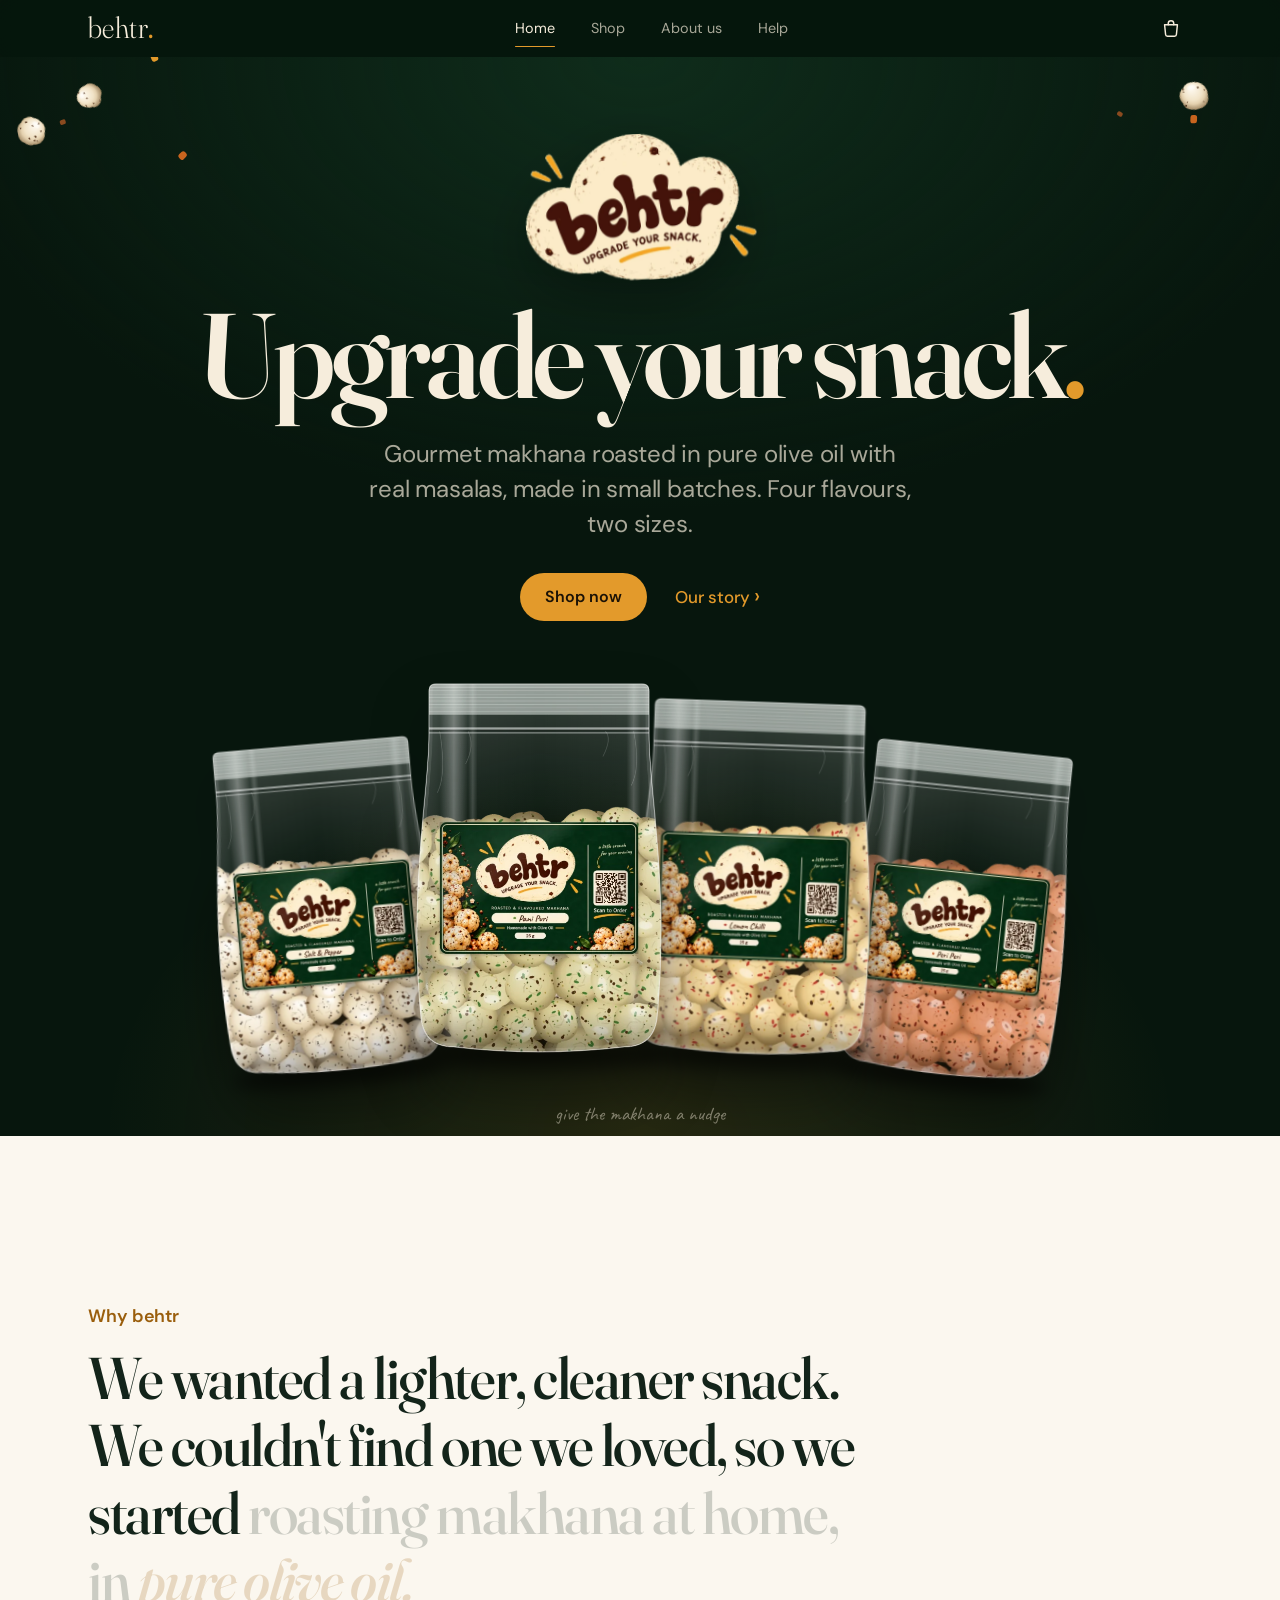
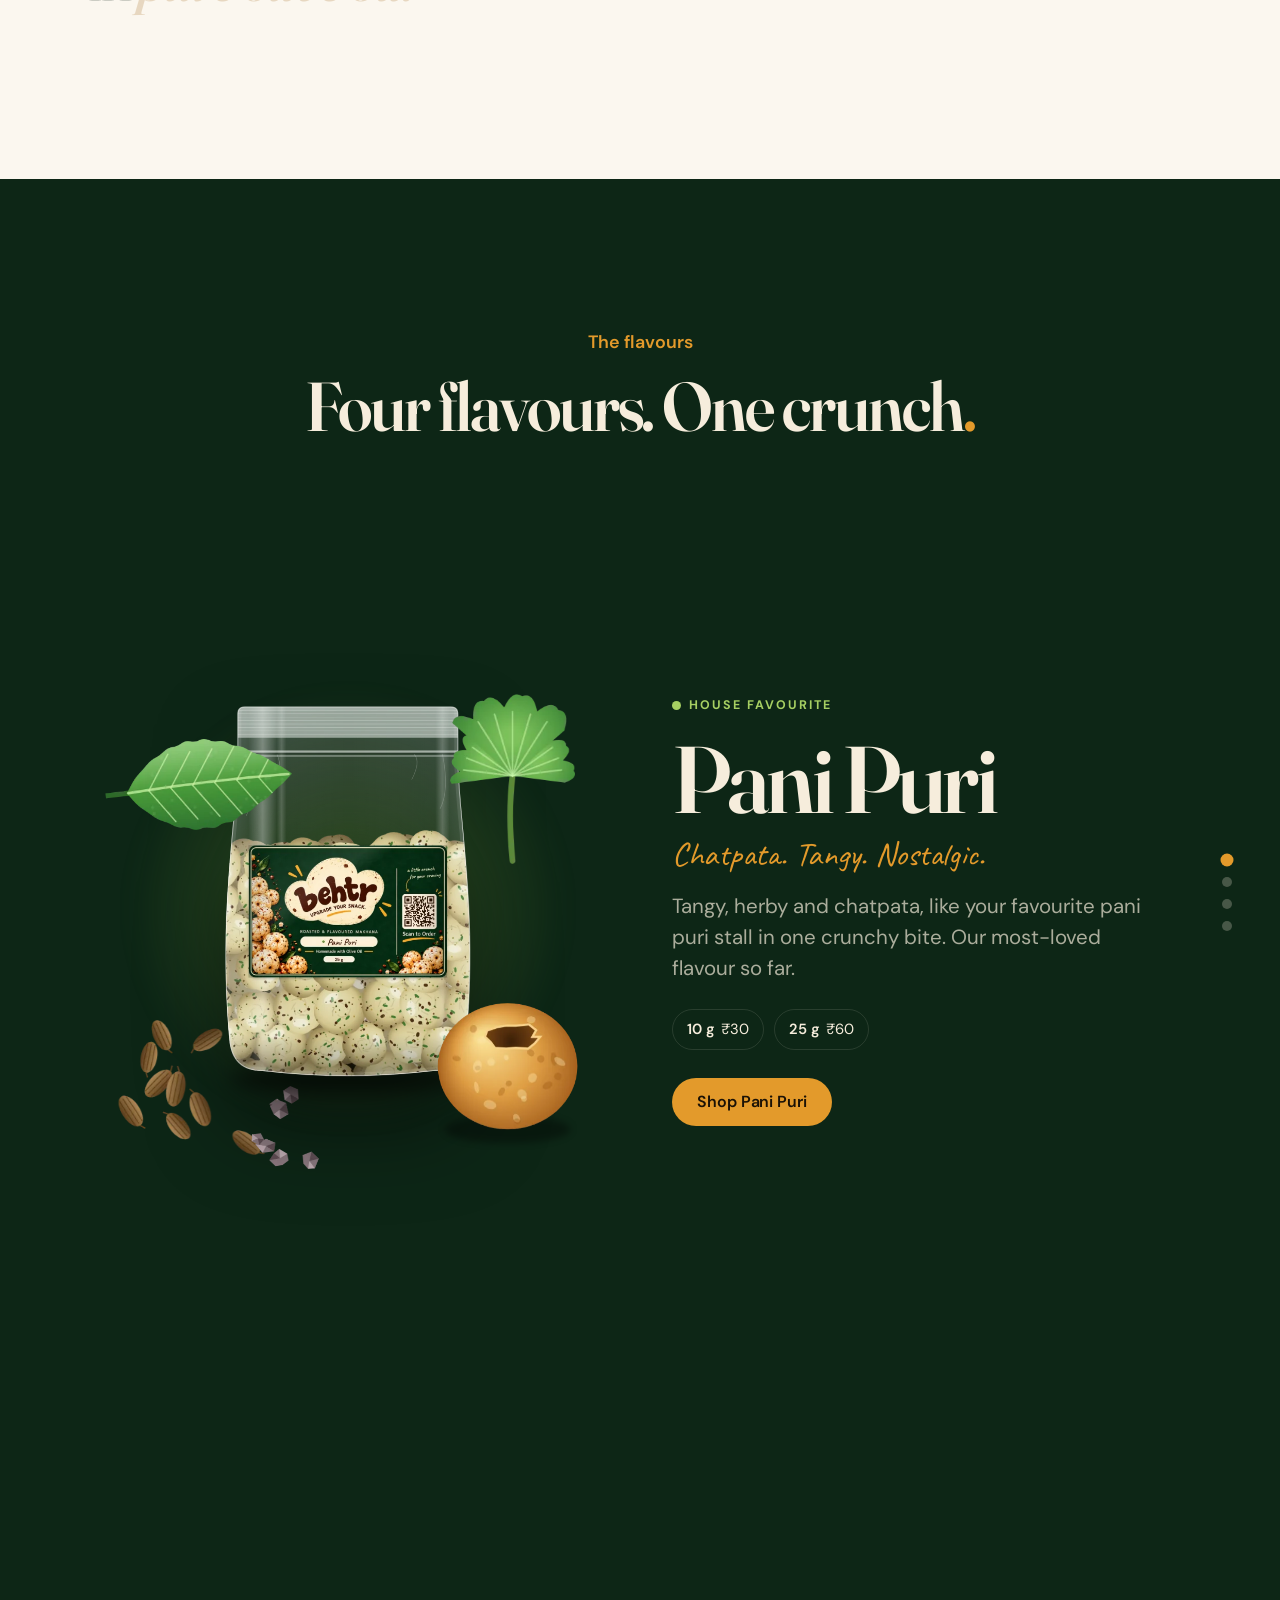
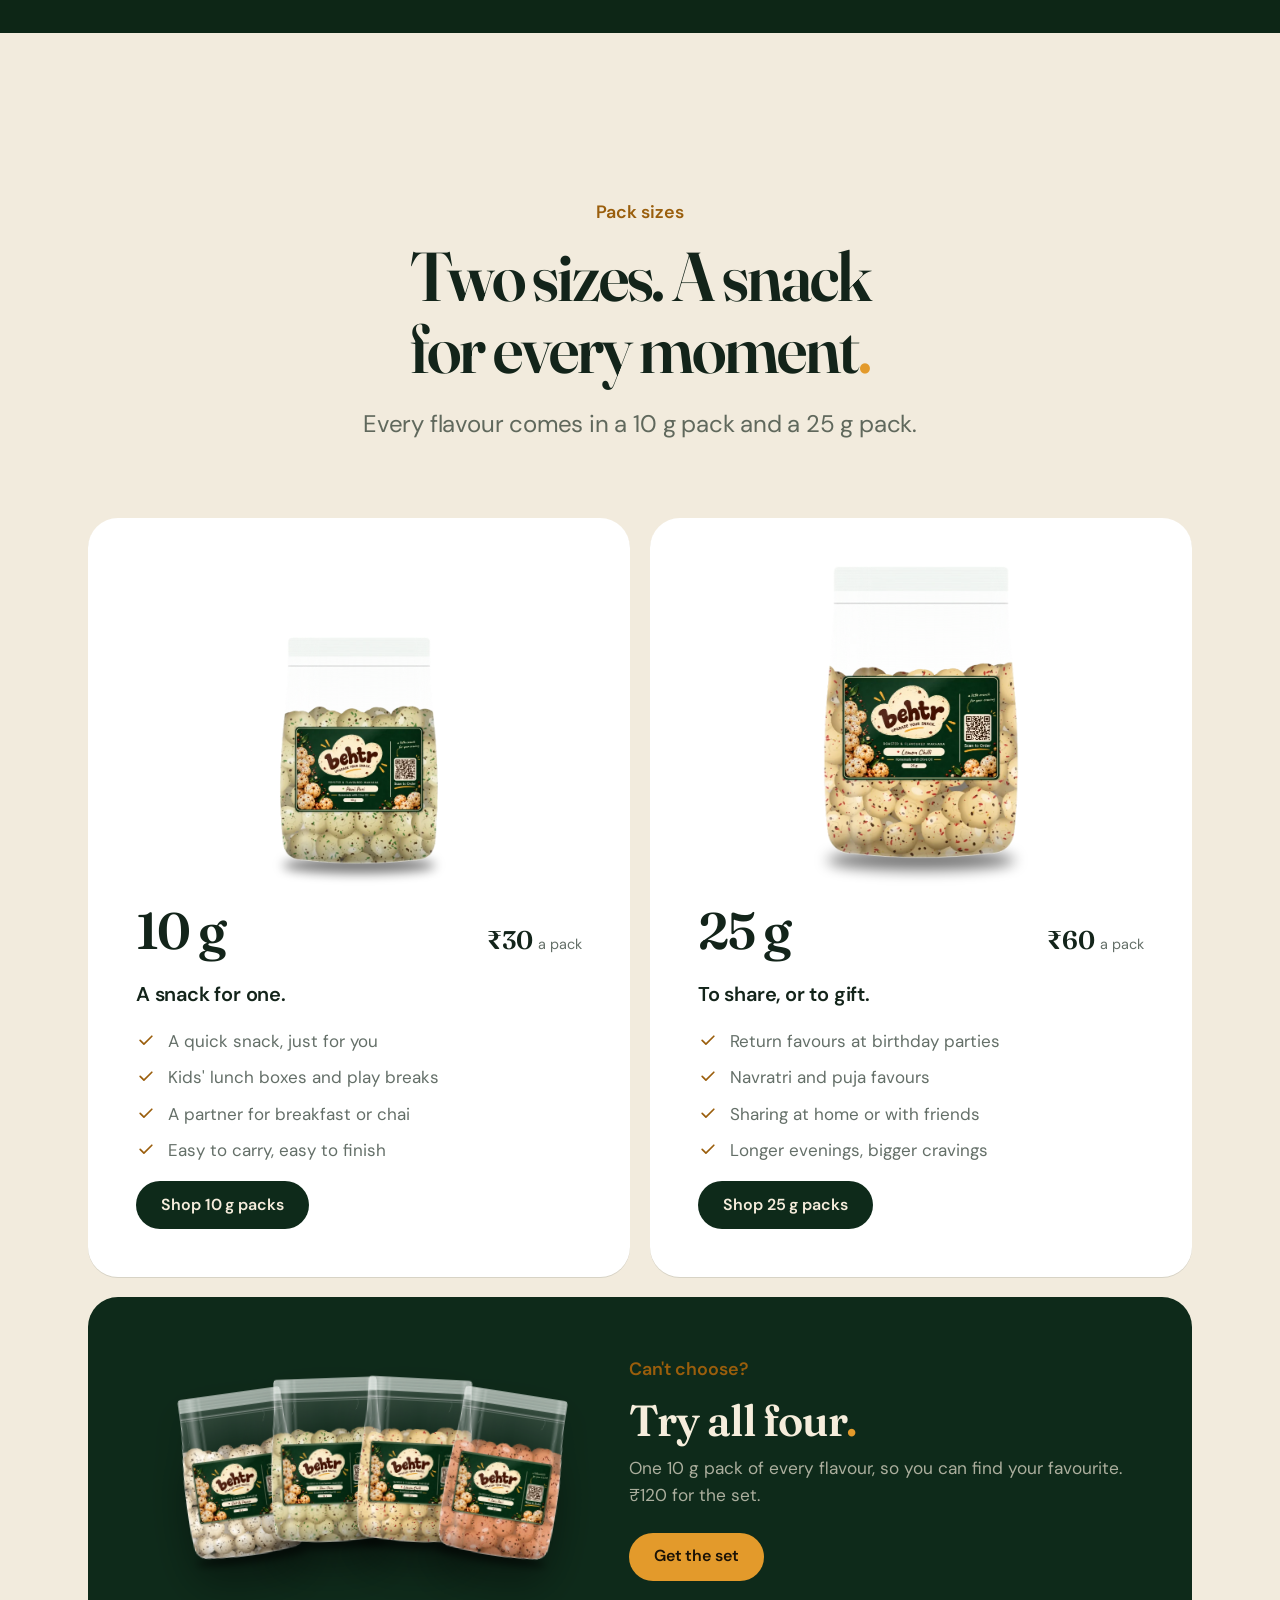
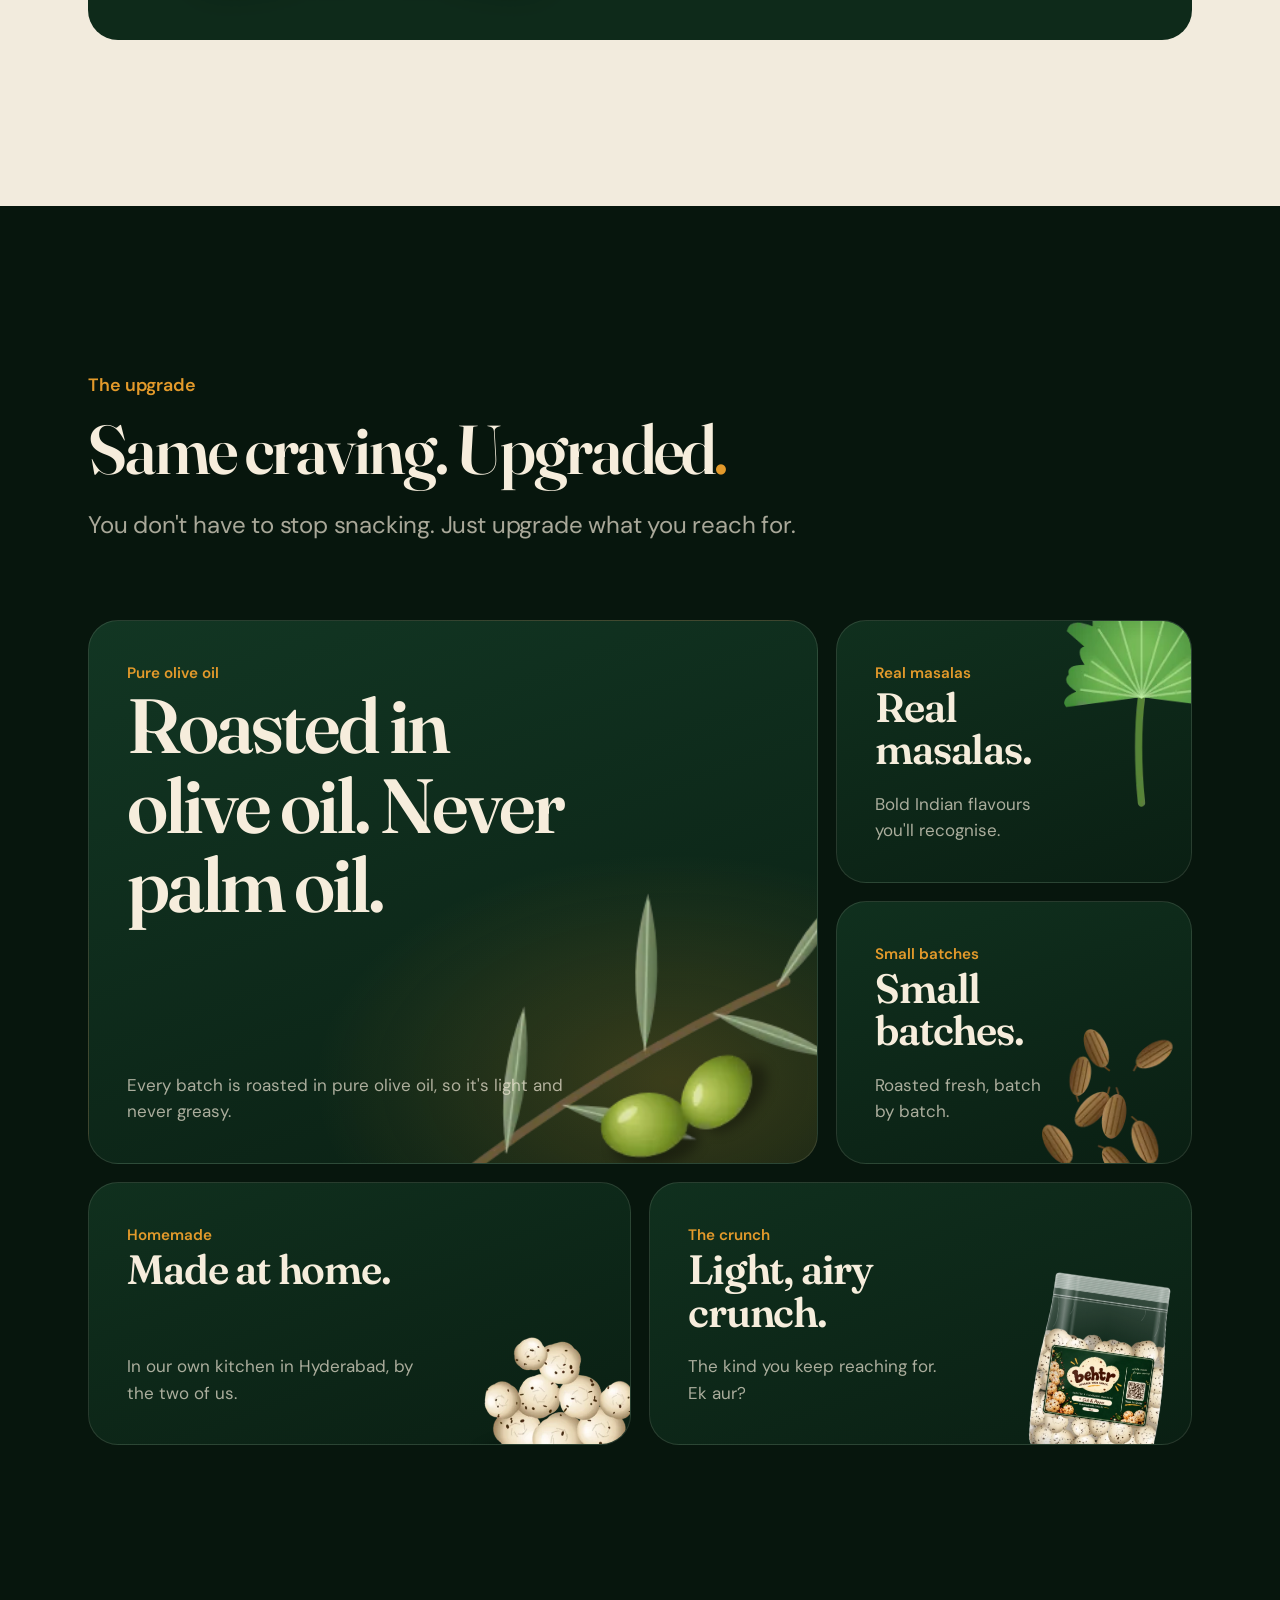
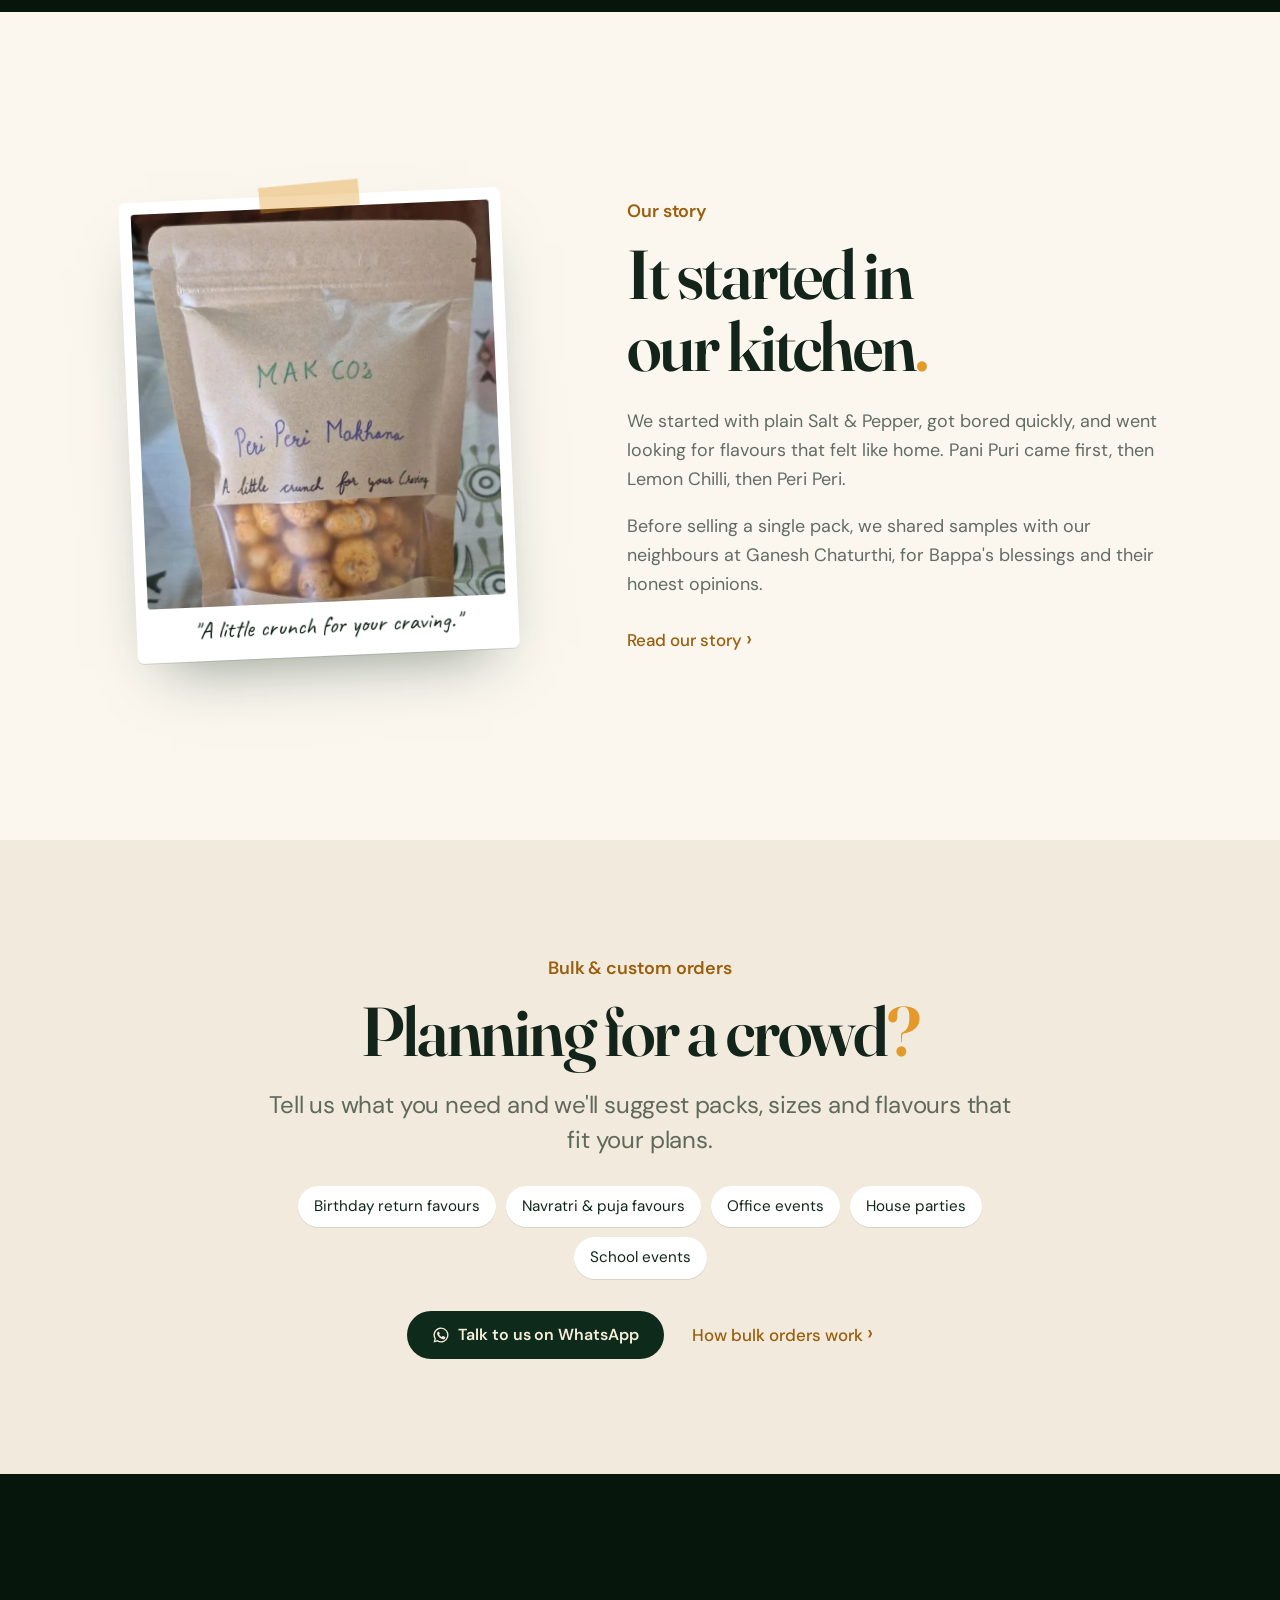
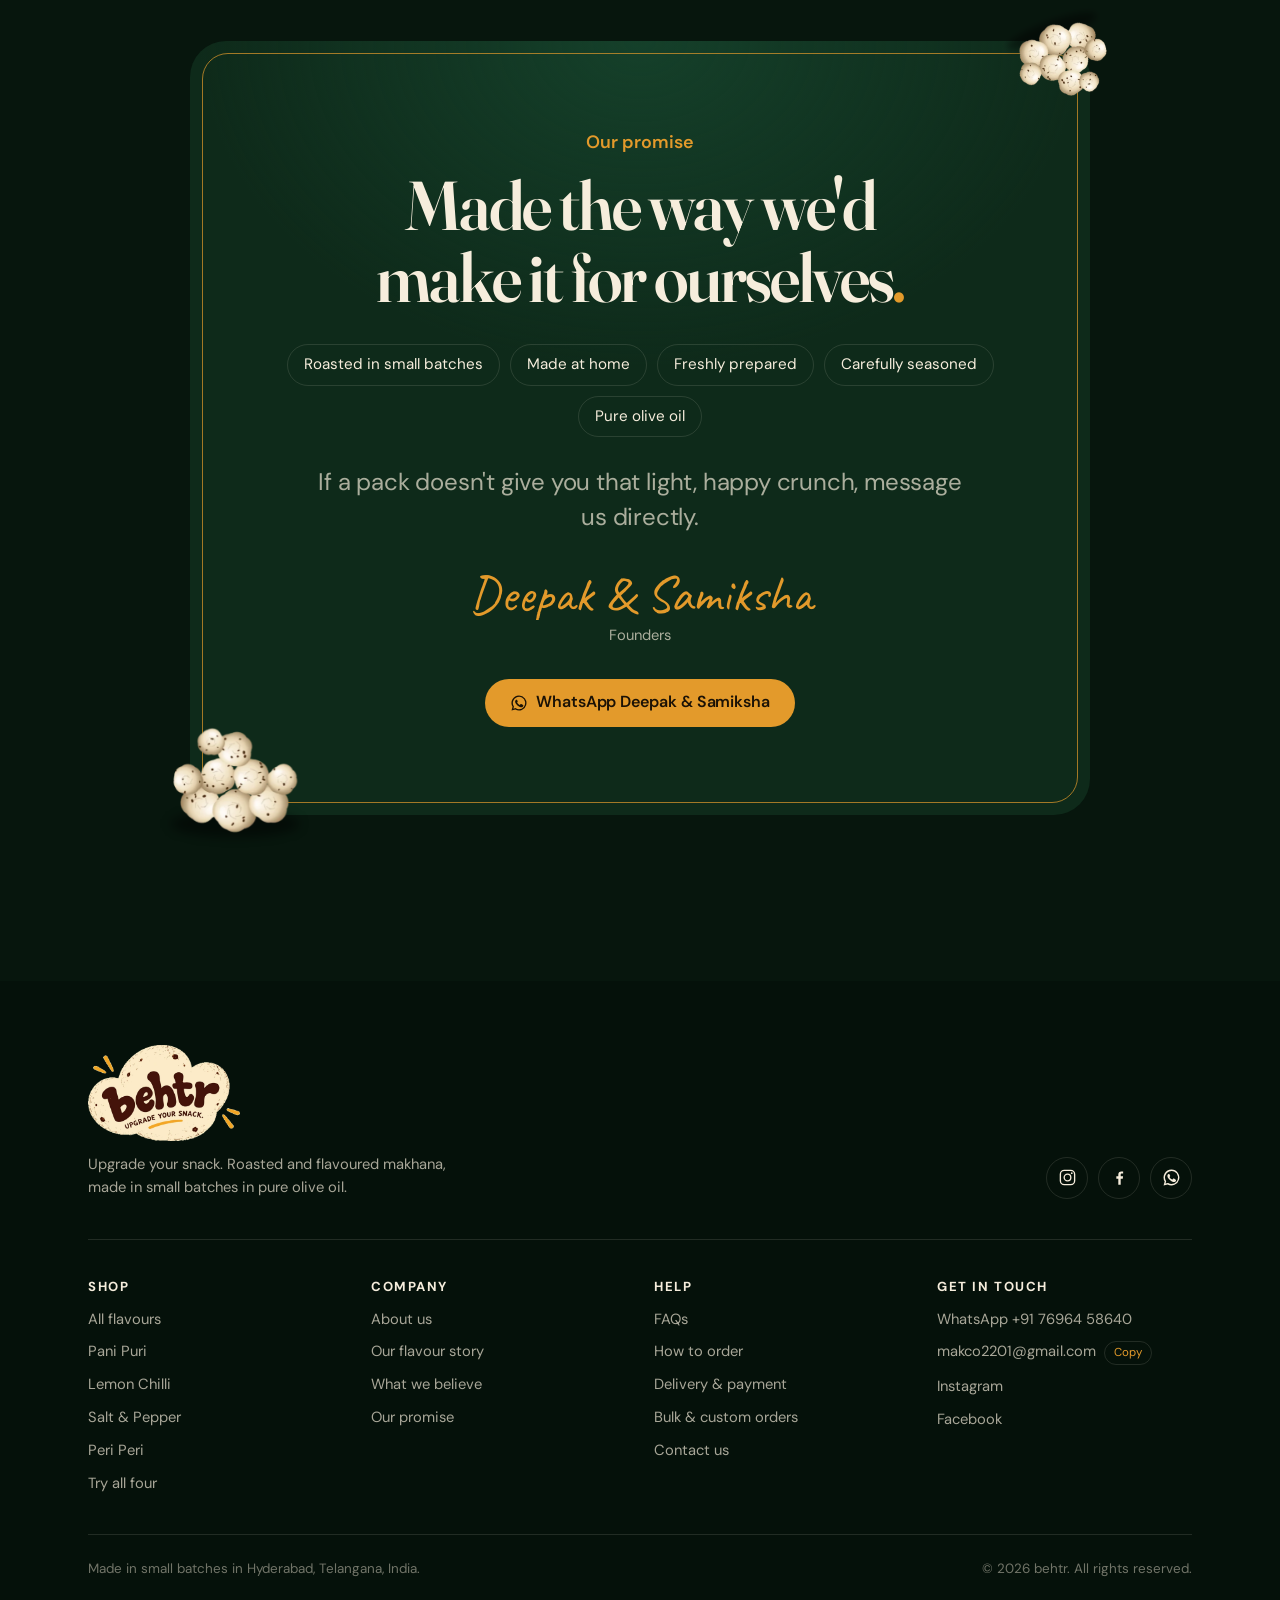
==== commit 7eff623c: "Upgraded the logo to behtr and a few design changes" ====
--- a/index.html
+++ b/index.html
@@ -3,17 +3,17 @@
 <head>
 <meta charset="utf-8">
 <meta name="viewport" content="width=device-width, initial-scale=1, viewport-fit=cover">
-<title>MAK CO. Roasted Makhana</title>
+<title>behtr · Upgrade your snack</title>
 <meta name="description" content="Gourmet makhana roasted in pure olive oil, with real masalas. Four flavours in 10 g and 25 g packs, made in small batches in Hyderabad.">
 <meta name="theme-color" content="#07160d">
-<link rel="icon" href="data:image/svg+xml,%3Csvg xmlns='http://www.w3.org/2000/svg' viewBox='0 0 64 64'%3E%3Crect width='64' height='64' rx='14' fill='%230E2A1A'/%3E%3Cpath d='M30.5 52h3V34h-3z' fill='%23E39A2B'/%3E%3Cpath d='M32 35c-10 .5-16-6-15.5-16 10 0 16 6.5 15.5 16zM32 31c-.5-10 5.5-17 15.5-17.5.5 10.5-5.5 17.5-15.5 17.5z' fill='%23E39A2B'/%3E%3C/svg%3E">
-<link rel="preconnect" href="https://fonts.googleapis.com"><link rel="preconnect" href="https://fonts.gstatic.com" crossorigin><link rel="stylesheet" href="https://fonts.googleapis.com/css2?family=Fraunces:ital,opsz,wght@0,9..144,400..700;1,9..144,400..700&family=DM+Sans:ital,opsz,wght@0,9..40,400..700;1,9..40,400..700&family=Caveat:wght@500..700&display=swap">
+<link rel="icon" type="image/png" href="assets/img/icon-180.png"><link rel="apple-touch-icon" href="assets/img/icon-180.png">
+<link rel="preconnect" href="https://fonts.googleapis.com"><link rel="preconnect" href="https://fonts.gstatic.com" crossorigin><link rel="stylesheet" href="https://fonts.googleapis.com/css2?family=Fraunces:ital,opsz,wght,SOFT@0,9..144,300..700,0..100;1,9..144,300..700,0..100&family=DM+Sans:ital,opsz,wght@0,9..40,400..700;1,9..40,400..700&family=Caveat:wght@500..700&display=swap">
 <link rel="stylesheet" href="assets/site.css">
-</head>
+<link rel="preload" as="image" href="assets/img/pouch-pani-puri-25.webp"><link rel="preload" as="image" href="assets/img/pouch-salt-pepper-25.webp"><link rel="preload" as="image" href="assets/img/pouch-lemon-chilli-25.webp"><link rel="preload" as="image" href="assets/img/pouch-peri-peri-25.webp"></head>
 <body data-page="home">
 <header class="gnav">
   <div class="wrap gnav-row">
-    <a class="brand" href="index.html" aria-label="MAK CO. home"><svg class="logo" viewBox="-20 -10 8788 1520" aria-hidden="true" focusable="false"><path fill="currentColor" d="M979.815024793148 1038.0986454077065 882.3014481663704 1069.7035407274961 1234.188173621893 150.35101236775517Q1253.4460832625628 99.05817544460297 1278.830999713391 79.52908772230148Q1304.2159161642194 60.0 1349.1924519725144 60.0H1665.1386055536568Q1694.6374842263758 60.0 1709.0072385556996 71.64372221194208Q1723.3769928850234 83.28744442388415 1723.3769928850234 104.07679563760757Q1723.3769928850234 121.84526436030865 1713.6213722992688 133.8780478257686Q1703.8657517135143 145.91083129122853 1683.8083407990634 152.32539054006338L1630.8174532614648 166.0904684588313Q1599.4433523267508 174.9884176775813 1588.185405291617 192.05740298517048Q1576.927458256483 209.12638829275966 1579.358640000224 246.22474485635757L1654.8369805142283 1285.8348459154367Q1656.8369805142283 1319.4790906868875 1668.0331715550274 1332.9189247228205Q1679.2293625958264 1346.3587587587535 1707.1951909027994 1354.2817470915616L1758.7561824321747 1367.6746094599366Q1777.9767403192818 1373.4091760329902 1787.01267956011 1384.9974288716912Q1796.0486188009381 1396.5856817103922 1796.0486188009381 1413.646988645196Q1796.0486188009381 1433.5472786054015 1781.8127640206367 1446.7736393027008Q1767.5769092403352 1460.0 1738.0780305676162 1460.0H1234.7722712568939Q1204.8611990064383 1460.0 1190.4914446771145 1447.911747161299Q1176.1216903477907 1435.823494322598 1176.1216903477907 1415.9232043623924Q1176.1216903477907 1398.8618974275887 1185.0070021729916 1386.7045906595886Q1193.8923139981925 1374.5472838915884 1216.3703351095319 1367.6746094599366L1268.3894418217242 1354.2817470915616Q1300.9117508158088 1344.9528518021107 1312.297075105831 1330.3036598302424Q1323.6823993958533 1315.6544678583741 1321.7868158482015 1285.6839291416109L1240.2833328470588 226.2543704174459L1328.660956542939 217.69141824170947L911.0098798312247 1323.101052209735Q893.0719775147736 1371.8332518227398 874.1203728057444 1385.7259028032422Q855.1687680967152 1399.6185537837446 829.7872430942953 1399.6185537837446Q811.2071961313486 1399.6185537837446 795.8060106951743 1394.5839152149856Q780.4048252590001 1389.5492766462266 766.9786007087678 1372.4649552237242Q753.5523761585355 1355.3806338012218 739.001628305763 1319.117674704641L309.2787934206426 247.73917936906219L394.10611568018794 217.64092617854476L309.5962476283312 1247.6660886518657Q306.02067140489817 1291.871656820178 329.60509725287557 1315.8319814968854Q353.18952310085297 1339.7923061735928 393.6619427315891 1356.638968925923L441.8912051357329 1372.7960948236287Q456.51530430838466 1379.2106540724635 464.6839065775275 1388.8239460252225Q472.8525088466704 1398.4372379779816 472.8525088466704 1414.216042574495Q472.8525088466704 1434.6853864639997 458.744320679456 1447.3426932319999Q444.6361325122416 1460.0 415.1372538395226 1460.0H92.80100763961673Q63.302128966897726 1460.0 49.27237097546458 1447.911747161299Q35.24261298403144 1435.823494322598 35.24261298403144 1415.9232043623924Q35.24261298403144 1395.4810295850039 47.17193962447345 1384.7724617533386Q59.101266264915466 1374.0638939216733 78.566242787987 1365.9674476720393L116.83173819631338 1353.3290618024766Q152.59749725833535 1340.6085123829544 175.06654037721455 1315.7819694187492Q197.53558349609375 1290.955426454544 201.2220984660089 1246.653279736638L281.1539172530174 279.0954380519688Q285.5267115198076 227.24246198683977 273.3276665266603 201.29531467147171Q261.12862153351307 175.34816735610366 228.0958817601204 166.19488491117954L178.28455789014697 153.81425274163485Q156.45601810887456 146.99402220919728 146.13607693463564 135.27186982147396Q135.81613576039672 123.54971743375063 135.81613576039672 104.8212267383933Q135.81613576039672 60.0 195.43197520077229 60.0H509.48596496507525Q551.2778925932944 60.0 576.6889131572098 77.06759355589747Q602.0999337211251 94.13518711179495 622.0650051496923 146.03208497911692Z M2191.234297502786 890.7780939228833H2768.302844926715L2772.098061274737 990.6393183320761H2185.204737789929ZM2308.074130076915 1415.9232043623924Q2308.074130076915 1435.823494322598 2294.3382752966136 1447.911747161299Q2280.602420516312 1460.0 2250.8879509717226 1460.0H1933.1890629306436Q1904.0958555415273 1460.0 1889.915470134467 1448.0456467103213Q1875.7350847274065 1436.0912934206426 1875.7350847274065 1416.191003460437Q1875.7350847274065 1401.4059122428298 1883.8390128985047 1391.2402942273766Q1891.942941069603 1381.0746762119234 1911.452180545777 1371.0889330357313L1942.3523693680763 1358.4935243837535Q1973.6408927813172 1343.3127297833562 1992.9745000060648 1316.2339432183653Q2012.3081072308123 1289.1551566533744 2032.5118109472096 1223.60837655887L2340.763344347477 256.65105449035764Q2355.184768933803 210.50308433920145 2348.4482935722917 188.95727968961Q2341.7118182107806 167.41147504001856 2306.9780660271645 154.2257094271481Q2281.562328413129 144.01335341855884 2271.0804917234927 132.20962754450738Q2260.5986550338566 120.40590167045593 2260.5986550338566 103.5411974415183Q2260.5986550338566 82.79776783287525 2274.9684093631804 71.39888391643763Q2289.338163692504 60.0 2318.9479811117053 60.0H2823.7827696464956Q2853.6081779375672 60.0 2867.6840290557593 71.39888391643763Q2881.7598801739514 82.79776783287525 2881.7598801739514 103.27339834347367Q2881.7598801739514 121.27621043100953 2871.2477310616523 133.09571700915694Q2860.735581949353 144.91522358730435 2837.7276456169784 152.8657240755856Q2811.6689925938845 161.1634010002017 2806.6889816075563 176.37747981213033Q2801.708970621228 191.59155862405896 2812.7051570415497 225.99883375689387L3150.587273094803 1259.2877208851278Q3165.9262436553836 1307.8486473821104 3183.360937155783 1331.1084638126194Q3200.7956306561828 1354.3682802431285 3231.259003330022 1364.22872447595Q3258.438135281205 1375.3401096388698 3267.715769506991 1386.548677470535Q3276.9934037327766 1397.7572453022003 3276.9934037327766 1415.9232043623924Q3276.9934037327766 1435.823494322598 3262.64975351654 1447.911747161299Q3248.306103300303 1460.0 3218.748494107276 1460.0H2758.689268730581Q2728.8826129324734 1460.0 2714.797385567799 1447.911747161299Q2700.712158203125 1435.823494322598 2700.712158203125 1415.9232043623924Q2700.712158203125 1399.1631522588432 2710.5032591484487 1388.8406738918275Q2720.2943600937724 1378.5181955248117 2740.6930038668215 1371.0889330357313L2791.9335197769105 1359.0925109423697Q2817.848670206964 1350.6254004240036 2817.4299026485533 1333.0342274829745Q2817.0111350901425 1315.4430545419455 2804.78689192608 1276.8013077415526L2457.428858883679 188.77704480662942L2491.129443574697 161.8259349130094L2158.2712986916304 1209.2108077779412Q2144.733227454126 1252.360962729901 2146.523910265416 1280.1574314162135Q2148.314593076706 1307.953900102526 2167.299721194431 1326.2533405777067Q2186.2848493121564 1344.5527810528874 2223.4380809515715 1360.0223646126688L2269.106093328446 1372.2270408943295Q2287.9479133710265 1379.8131637349725 2298.0110217239708 1389.4097278211266Q2308.074130076915 1399.0062919072807 2308.074130076915 1415.9232043623924Z M3797.1513876467943 914.79553411901 4383.2061927467585 332.8448058217764Q4425.938738454133 291.2840593792498 4439.079529624432 257.72774445451796Q4452.220320794731 224.1714295297861 4439.745201325044 199.8838354628533Q4427.270081855357 175.59624139592052 4391.841239091009 163.14291235804558L4345.1883624866605 151.18728268146515Q4324.639380656183 143.5489516146481 4315.429853197187 132.3958531562239Q4306.220325738192 121.24275469779968 4306.220325738192 104.02458741143346Q4306.220325738192 83.23523619771004 4320.560714807361 71.61761809885502Q4334.901103876531 60.0 4364.027766998857 60.0H4769.973143585026Q4799.95541222766 60.0 4813.975793972611 71.58825283870101Q4827.996175717562 83.17650567740202 4827.996175717562 103.96585689112544Q4827.996175717562 121.8118086270988 4816.432949528098 131.8790074530989Q4804.869723338634 141.946206279099 4771.406066421419 154.051304820925Q4753.6785968616605 159.76343762129545 4735.688982423395 169.04361303709447Q4717.699367985129 178.3237884528935 4692.033653538674 197.68343364074826Q4666.367939092219 217.04307882860303 4626.364359423518 252.6993105392903Q4586.3607797548175 288.3555422499776 4523.657587960362 346.8260742612183L3840.1259217597544 1006.506681073457ZM4030.839601844549 728.1643088757992 4287.499634262174 511.06932570785284 4757.071043159813 1286.6796312779188Q4779.634153511375 1324.0531116314232 4801.2136224024 1340.2971742860973Q4822.793091293424 1356.5412369407713 4851.679262962192 1362.666535884142Q4879.05480780825 1372.3510242290795 4888.926481392235 1385.681919215247Q4898.798154976219 1399.0128142014146 4898.798154976219 1416.0865870080888Q4898.798154976219 1436.2022321671247 4884.268396984786 1448.1011160835624Q4869.738638993353 1460.0 4840.1875520944595 1460.0H4337.578146405518Q4307.915885087103 1460.0 4293.680030306801 1447.937851274386Q4279.4441755265 1435.875702548772 4279.4441755265 1415.191003460437Q4279.4441755265 1397.594098329544 4288.7479138653725 1385.9013112019747Q4298.051652204245 1374.2085240744054 4314.395379036665 1369.5786096267402L4365.032849378884 1359.0560560189188Q4384.607503842562 1353.675188176334 4385.756001260132 1336.9669613894075Q4386.904498677701 1320.2587346024811 4366.828934919089 1286.213810492307ZM3901.0314184054732 1300.0920685231686Q3901.0314184054732 1321.3643632903695 3911.5894374363124 1334.1513737626374Q3922.1474564671516 1346.9383842349052 3944.0497979819775 1354.5495461896062L3994.851572729647 1367.406810361892Q4017.9321035034955 1376.5891562439501 4026.114461850375 1387.4577277377248Q4034.2968201972544 1398.3262992314994 4034.2968201972544 1415.9232043623924Q4034.2968201972544 1435.823494322598 4020.46266406402 1447.911747161299Q4006.6285079307854 1460.0 3977.0186905115843 1460.0H3477.6882560625672Q3448.3462377414107 1460.0 3434.378182059154 1447.911747161299Q3420.410126376897 1435.823494322598 3420.410126376897 1415.9232043623924Q3420.410126376897 1380.1919015794992 3459.8553738445044 1367.406810361892L3516.347687885165 1354.5495461896062Q3540.6371838636696 1347.5074381642044 3552.846895309165 1334.435900727287Q3565.0566067546606 1321.3643632903695 3565.0566067546606 1300.0920685231686V219.90793147683144Q3565.0566067546606 198.6356367096305 3552.846895309165 185.537995159626Q3540.6371838636696 172.44035360962152 3516.347687885165 165.4504538103938L3459.8553738445044 152.59318963810802Q3420.410126376897 139.80809842050076 3420.410126376897 104.07679563760757Q3420.410126376897 83.28744442388415 3434.378182059154 71.64372221194208Q3448.3462377414107 60.0 3477.6882560625672 60.0H3988.3997690975666Q4018.0095865167677 60.0 4031.8437426500022 71.64372221194208Q4045.6778987832367 83.28744442388415 4045.6778987832367 104.07679563760757Q4045.6778987832367 139.80809842050076 4006.2326513156295 152.59318963810802L3949.7403372749686 165.4504538103938Q3926.1308339722455 172.44035360962152 3913.5811261888593 185.537995159626Q3901.0314184054732 198.6356367096305 3901.0314184054732 219.90793147683144Z M6585.118932116777 1077.612151928246Q6583.611445724964 1153.4940404333174 6543.806704539806 1227.8355909325182Q6504.001963354647 1302.177141431719 6430.537299593911 1363.1243016850203Q6357.072635833174 1424.0714619383216 6253.625070383772 1460.4165988117456Q6150.1775049343705 1496.7617356851697 6020.599725212902 1496.7617356851697Q5805.126833289862 1496.7617356851697 5648.446698492393 1404.0024193562567Q5491.766563694924 1311.2431030273438 5406.7690766025335 1147.3980049025267Q5321.771589510143 983.5529067777097 5321.771589510143 770.054813567549Q5321.771589510143 608.3957033827901 5372.469782246277 472.6570980232209Q5423.167974982411 336.9184926636517 5515.007826082408 236.53554650954902Q5606.847677182406 136.15260035544634 5730.814537091181 80.82512357458472Q5854.781396999955 25.497646793723106 6000.697469189763 25.497646793723106Q6099.014081712812 25.497646793723106 6161.01991991885 44.65179843083024Q6223.025758124888 63.805950067937374 6258.946616459638 83.30009804293513Q6294.867474794388 102.79424601793289 6314.429029867053 102.79424601793289Q6338.532705429941 102.79424601793289 6354.285212986171 85.26361683569849Q6370.037720542401 67.73298765346408 6386.085196308792 50.48688543587923Q6402.132672075182 33.24078321829438 6425.49999011308 33.24078321829438Q6442.5800495408475 33.24078321829438 6453.964401738718 44.10217461362481Q6465.348753936589 54.96356600895524 6472.953629270196 81.28257184103131L6576.516319081187 436.6077657341957Q6583.303093880415 459.04804618656635 6572.356092210859 476.2190553471446Q6561.409090541303 493.39006450772285 6539.190687581897 498.21658166125417Q6516.447257973254 502.93216006830335 6498.038892438635 493.87961079739034Q6479.630526904017 484.82706152647734 6469.096612289548 461.0186147764325Q6415.269020143896 337.53432892262936 6350.194378618151 265.29258072562516Q6285.119737092406 193.05083252862096 6210.371822990477 161.93465969525278Q6135.623908888549 130.8184868618846 6051.524598456919 130.8184868618846Q5965.587247692049 130.8184868618846 5894.314241671935 170.12214723043144Q5823.041235651821 209.42580759897828 5771.221150593832 283.3731783591211Q5719.401065535843 357.3205491192639 5691.175165073946 461.7255761809647Q5662.949264612049 566.1306032426655 5662.949264612049 696.7120744735003Q5662.949264612049 900.6716540269554 5723.030309714377 1040.2025070618838Q5783.111354816705 1179.7333600968122 5888.0800805315375 1250.834383746609Q5993.04880624637 1321.935407396406 6128.316500209272 1321.935407396406Q6258.27407630533 1321.935407396406 6355.0044332146645 1256.9247895143926Q6451.734790123999 1191.9141716323793 6503.245345208794 1071.971819166094Q6514.53234321624 1049.9353156723082 6527.500398898497 1042.4913911633193Q6540.468454580754 1035.0474666543305 6556.496305782348 1037.9449445270002Q6571.5304436050355 1040.2211602441967 6578.380157234147 1050.4517954010516Q6585.229870863259 1060.6824305579066 6585.118932116777 1077.612151928246Z M7440.294347628951 26.208729531615973Q7605.1991073824465 26.208729531615973 7738.093281770125 80.04529320076108Q7870.9874561578035 133.8818568699062 7965.61397668533 232.5688581224531Q8060.240497212857 331.255859375 8110.966818688437 466.86264149844646Q8161.693140164018 602.4694236218929 8161.693140164018 766.7945053316653Q8161.693140164018 923.8361669406295 8111.313337320462 1056.9764709472656Q8060.933534476906 1190.1167749539018 7967.1109899599105 1288.3701477050781Q7873.288445442915 1386.6235204562545 7741.757266944274 1440.8768932074308Q7610.226088445634 1495.1302659586072 7448.302074979991 1495.1302659586072Q7284.717558223754 1495.1302659586072 7152.198978370056 1441.3491716627032Q7019.680398516357 1387.5680773667991 6924.958719946444 1288.77013736777Q6830.237041376531 1189.972197368741 6779.510719900951 1053.8138648234308Q6728.7843984253705 917.6555322781205 6728.7843984253705 752.2797936238348Q6728.7843984253705 595.9624950140715 6779.141240466386 463.3998455423862Q6829.498082507402 330.8371960707009 6923.297666221857 232.77633555233479Q7017.097249936312 134.7154750339687 7148.141895154491 80.46210228279233Q7279.18654037267 26.208729531615973 7440.294347628951 26.208729531615973ZM7817.14548593387 970.113474112004Q7817.14548593387 835.3639646284282 7793.134374419227 710.2844665739685Q7769.123262904584 585.2049685195088 7726.5981859229505 478.9731993339956Q7684.073108941317 372.7414301484823 7627.404375253245 293.4114132951945Q7570.735641565174 214.0813964419067 7504.89417526871 169.75853428430855Q7439.0527089722455 125.43567212671041 7368.55861691758 125.43567212671041Q7279.135462414473 125.43567212671041 7213.426582293585 175.21205713041127Q7147.717702172697 224.98844213411212 7111.878576144576 319.44205853156745Q7076.039450116456 413.8956749290228 7076.039450116456 549.0067464485765Q7076.039450116456 684.4678100161254 7099.887296821922 810.0401279721409Q7123.735143527389 935.6124459281564 7166.181790333241 1042.2293574158102Q7208.628437139094 1148.846268903464 7265.078436644748 1228.4765934254974Q7321.528436150402 1308.1069179475307 7387.343680497259 1352.540718851611Q7453.158924844116 1396.9745197556913 7523.385217800736 1396.9745197556913Q7614.415509935468 1396.9745197556913 7680.055453963578 1347.2306433226913Q7745.695397991687 1297.4867668896914 7781.420441962779 1202.3509616684169Q7817.14548593387 1107.2151564471424 7817.14548593387 970.113474112004Z"/><path class="sprout" d="M7391 1427 C7417 1387 7429 1307 7431 948 L7463 948 C7465 1307 7477 1387 7503 1427 Z M7441 1078 C7448 857 7291 786 7205 771 C7198 971 7319 1093 7441 1078 Z M7453 958 C7462 663 7650 582 7748 573 C7757 824 7632 967 7453 958 Z"/><path class="dot" d="M8476.099973283906 1482.6992989555001Q8424.942307077348 1482.6992989555001 8383.030929223878 1456.677473509481Q8341.11955137041 1430.655648063462 8316.657913984043 1387.3635010484966Q8292.196276597679 1344.0713540335312 8292.196276597679 1293.5863901488483Q8292.196276597679 1241.579993689856 8316.669764172286 1199.040085281457Q8341.143251746893 1156.500176873058 8383.108233534442 1131.1177568677813Q8425.07321532199 1105.7353368625045 8476.113237833773 1105.7353368625045Q8528.721722037508 1105.7353368625045 8570.558373900585 1131.1438609808683Q8612.39502576366 1156.5523850992322 8636.7639790494 1199.053730613298Q8661.132932335138 1241.555076127364 8661.132932335138 1293.5679888888033Q8661.132932335138 1344.06686070259 8636.759271260595 1387.3709899333985Q8612.385610186053 1430.6751191642072 8570.596740992904 1456.6872090598536Q8528.807871799756 1482.6992989555001 8476.099973283906 1482.6992989555001Z"/></svg></a>
+    <a class="brand" href="index.html" aria-label="behtr home">behtr<span class="dot">.</span></a>
     <nav class="gnav-links" aria-label="Main"><a href="index.html" aria-current="page">Home</a><a href="shop.html">Shop</a><a href="about.html">About us</a><a href="help.html">Help</a></nav>
     <div class="gnav-right">
       <button class="bag-btn" type="button" aria-label="Bag"><svg viewBox="0 0 24 24" fill="none" stroke="currentColor" stroke-width="1.6" stroke-linecap="round" stroke-linejoin="round" aria-hidden="true"><path d="M5 8.5h14l-1.1 10.6a2 2 0 0 1-2 1.9H8.1a2 2 0 0 1-2-1.9z"/><path d="M9 8.5V7a3 3 0 0 1 6 0v1.5"/></svg><span class="bag-count">0</span></button>
@@ -26,21 +26,21 @@
 
 <section class="hero center" aria-labelledby="hero-t">
   <div class="wrap">
-    <span class="eyebrow boot">Roasted makhana, made in small batches</span>
+    <img class="hero-logo boot" src="assets/img/logo-480.webp" width="480" height="304" alt="behtr: upgrade your snack" fetchpriority="high">
     <h1 class="display boot b2" id="hero-t">Upgrade your snack<span class="stop">.</span></h1>
-    <p class="lead boot b3">Gourmet makhana roasted in pure olive oil, with real masalas. Four flavours, two sizes.</p>
+    <p class="lead boot b3">Gourmet makhana roasted in pure olive oil with real masalas, made in small batches. Four flavours, two sizes.</p>
     <div class="ctas boot b4"><a class="btn btn-gold" href="shop.html">Shop now</a><a class="more" href="about.html">Our story</a></div>
   </div>
   <div class="stage">
-    <div class="lineup"><img src="assets/img/pouch-salt-pepper-25.webp" alt="Salt & Pepper makhana pack" width="524" height="787" decoding="async"><img src="assets/img/pouch-pani-puri-25.webp" alt="Pani Puri makhana pack" width="524" height="787" decoding="async"><img src="assets/img/pouch-lemon-chilli-25.webp" alt="Lemon Chilli makhana pack" width="524" height="787" decoding="async"><img src="assets/img/pouch-peri-peri-25.webp" alt="Peri Peri makhana pack" width="524" height="787" decoding="async"></div>
-    <canvas aria-hidden="true"></canvas>
+    <div class="lineup"><a class="lu" href="shop.html#salt-pepper" aria-label="Shop Salt &amp; Pepper"><img src="assets/img/pouch-salt-pepper-25.webp" alt="Salt &amp; Pepper makhana pack" width="524" height="787" fetchpriority="high" decoding="async"><span class="lu-name" aria-hidden="true">Salt &amp; Pepper</span></a><a class="lu" href="shop.html#pani-puri" aria-label="Shop Pani Puri"><img src="assets/img/pouch-pani-puri-25.webp" alt="Pani Puri makhana pack" width="524" height="787" fetchpriority="high" decoding="async"><span class="lu-name" aria-hidden="true">Pani Puri</span></a><a class="lu" href="shop.html#lemon-chilli" aria-label="Shop Lemon Chilli"><img src="assets/img/pouch-lemon-chilli-25.webp" alt="Lemon Chilli makhana pack" width="524" height="787" fetchpriority="high" decoding="async"><span class="lu-name" aria-hidden="true">Lemon Chilli</span></a><a class="lu" href="shop.html#peri-peri" aria-label="Shop Peri Peri"><img src="assets/img/pouch-peri-peri-25.webp" alt="Peri Peri makhana pack" width="524" height="787" fetchpriority="high" decoding="async"><span class="lu-name" aria-hidden="true">Peri Peri</span></a></div>
     <p class="stage-hint" aria-hidden="true"></p>
   </div>
+  <canvas class="pile" aria-hidden="true"></canvas>
 </section>
 
 <section class="sec light" aria-label="Why we make it">
   <div class="wrap">
-    <span class="eyebrow">Why MAK CO.</span>
+    <span class="eyebrow">Why behtr</span>
     <p class="statement">We wanted a lighter, cleaner snack. We couldn't find one we loved, so we started roasting makhana at home, in <em>pure olive oil.</em></p>
   </div>
 </section>
@@ -49,7 +49,7 @@
   <div class="sc-head wrap center"><span class="eyebrow">The flavours</span><h2 class="h2" id="fl-t">Four flavours. One crunch<span class="stop">.</span></h2></div>
   <div class="sc-chaps"><div class="sc-sticky"><div class="wrap" style="position:relative;height:100%">
     <article class="chap" data-tint="#0d2616" data-name="Pani Puri" style="--acc:#6E9A3A;--acc-ui:#a6cf62">
-      <div class="chap-visual"><span class="glow"></span><span class="prop " style="left:0%;top:8%;width:36%" data-depth="1.4" data-dir="l"><img src="assets/img/prop-mint.webp" alt="" style="--fd:-0.0s" decoding="async"></span><span class="prop " style="left:72%;top:2%;width:24%" data-depth="1" data-dir="r"><img src="assets/img/prop-coriander.webp" alt="" style="--fd:-1.3s" decoding="async"></span><span class="prop back" style="left:4%;top:66%;width:28%" data-depth="0.8" data-dir="l"><img src="assets/img/prop-jeera.webp" alt="" style="--fd:-2.6s" decoding="async"></span><span class="prop " style="left:70%;top:60%;width:27%" data-depth="1.2" data-dir="r"><img src="assets/img/prop-puri.webp" alt="" style="--fd:-3.9s" decoding="async"></span><span class="prop back" style="left:30%;top:80%;width:13%" data-depth="0.6" data-dir="l"><img src="assets/img/prop-blacksalt.webp" alt="" style="--fd:-5.2s" decoding="async"></span><img class="pouch" src="assets/img/pouch-pani-puri-25.webp" alt="Pani Puri makhana in a clear pouch with the MAK CO. label" width="524" height="787" loading="lazy" decoding="async"></div>
+      <div class="chap-visual"><span class="glow"></span><span class="prop " style="left:0%;top:8%;width:36%" data-depth="1.4" data-dir="l"><img src="assets/img/prop-mint.webp" alt="" style="--fd:-0.0s" decoding="async"></span><span class="prop " style="left:72%;top:2%;width:24%" data-depth="1" data-dir="r"><img src="assets/img/prop-coriander.webp" alt="" style="--fd:-1.3s" decoding="async"></span><span class="prop back" style="left:4%;top:66%;width:28%" data-depth="0.8" data-dir="l"><img src="assets/img/prop-jeera.webp" alt="" style="--fd:-2.6s" decoding="async"></span><span class="prop " style="left:70%;top:60%;width:27%" data-depth="1.2" data-dir="r"><img src="assets/img/prop-puri.webp" alt="" style="--fd:-3.9s" decoding="async"></span><span class="prop back" style="left:30%;top:80%;width:13%" data-depth="0.6" data-dir="l"><img src="assets/img/prop-blacksalt.webp" alt="" style="--fd:-5.2s" decoding="async"></span><img class="pouch" src="assets/img/pouch-pani-puri-25.webp" alt="Pani Puri makhana in a clear pouch with the behtr label" width="524" height="787" decoding="async"></div>
       <div class="chap-text">
         <span class="chap-badge">House favourite</span>
         <h3>Pani Puri</h3>
@@ -59,7 +59,7 @@
         <div class="ctas"><a class="btn btn-gold" href="shop.html#pani-puri">Shop Pani Puri</a></div>
       </div>
     </article><article class="chap" data-tint="#26100c" data-name="Lemon Chilli" style="--acc:#C2312A;--acc-ui:#ff7a6e">
-      <div class="chap-visual"><span class="glow"></span><span class="prop " style="left:68%;top:4%;width:30%" data-depth="1.1" data-dir="r"><img src="assets/img/prop-lime.webp" alt="" style="--fd:-0.0s" decoding="async"></span><span class="prop " style="left:2%;top:64%;width:32%" data-depth="1" data-dir="l"><img src="assets/img/prop-limewedge.webp" alt="" style="--fd:-1.3s" decoding="async"></span><span class="prop " style="left:-2%;top:12%;width:40%" data-depth="1.4" data-dir="l"><img src="assets/img/prop-chilli.webp" alt="" style="--fd:-2.6s" decoding="async"></span><span class="prop back" style="left:66%;top:64%;width:28%" data-depth="0.8" data-dir="r"><img src="assets/img/prop-flakes.webp" alt="" style="--fd:-3.9s" decoding="async"></span><img class="pouch" src="assets/img/pouch-lemon-chilli-25.webp" alt="Lemon Chilli makhana in a clear pouch with the MAK CO. label" width="524" height="787" loading="lazy" decoding="async"></div>
+      <div class="chap-visual"><span class="glow"></span><span class="prop " style="left:68%;top:4%;width:30%" data-depth="1.1" data-dir="r"><img src="assets/img/prop-lime.webp" alt="" style="--fd:-0.0s" decoding="async"></span><span class="prop " style="left:2%;top:64%;width:32%" data-depth="1" data-dir="l"><img src="assets/img/prop-limewedge.webp" alt="" style="--fd:-1.3s" decoding="async"></span><span class="prop " style="left:-2%;top:12%;width:40%" data-depth="1.4" data-dir="l"><img src="assets/img/prop-chilli.webp" alt="" style="--fd:-2.6s" decoding="async"></span><span class="prop back" style="left:66%;top:64%;width:28%" data-depth="0.8" data-dir="r"><img src="assets/img/prop-flakes.webp" alt="" style="--fd:-3.9s" decoding="async"></span><img class="pouch" src="assets/img/pouch-lemon-chilli-25.webp" alt="Lemon Chilli makhana in a clear pouch with the behtr label" width="524" height="787" decoding="async"></div>
       <div class="chap-text">
         <span class="chap-badge">Zesty</span>
         <h3>Lemon Chilli</h3>
@@ -69,7 +69,7 @@
         <div class="ctas"><a class="btn btn-gold" href="shop.html#lemon-chilli">Shop Lemon Chilli</a></div>
       </div>
     </article><article class="chap" data-tint="#141210" data-name="Salt & Pepper" style="--acc:#8b8178;--acc-ui:#dcd2c4">
-      <div class="chap-visual"><span class="glow"></span><span class="prop " style="left:-4%;top:62%;width:48%" data-depth="1.1" data-dir="l"><img src="assets/img/prop-spoon.webp" alt="" style="--fd:-0.0s" decoding="async"></span><span class="prop " style="left:70%;top:8%;width:26%" data-depth="1.2" data-dir="r"><img src="assets/img/prop-peppercorns.webp" alt="" style="--fd:-1.3s" decoding="async"></span><span class="prop " style="left:10%;top:10%;width:16%" data-depth="0.8" data-dir="l"><img src="assets/img/prop-pinksalt.webp" alt="" style="--fd:-2.6s" decoding="async"></span><span class="prop back" style="left:74%;top:70%;width:20%" data-depth="0.7" data-dir="r"><img src="assets/img/prop-peppercorns.webp" alt="" style="--fd:-3.9s" decoding="async"></span><img class="pouch" src="assets/img/pouch-salt-pepper-25.webp" alt="Salt & Pepper makhana in a clear pouch with the MAK CO. label" width="524" height="787" loading="lazy" decoding="async"></div>
+      <div class="chap-visual"><span class="glow"></span><span class="prop " style="left:-4%;top:62%;width:48%" data-depth="1.1" data-dir="l"><img src="assets/img/prop-spoon.webp" alt="" style="--fd:-0.0s" decoding="async"></span><span class="prop " style="left:70%;top:8%;width:26%" data-depth="1.2" data-dir="r"><img src="assets/img/prop-peppercorns.webp" alt="" style="--fd:-1.3s" decoding="async"></span><span class="prop " style="left:10%;top:10%;width:16%" data-depth="0.8" data-dir="l"><img src="assets/img/prop-pinksalt.webp" alt="" style="--fd:-2.6s" decoding="async"></span><span class="prop back" style="left:74%;top:70%;width:20%" data-depth="0.7" data-dir="r"><img src="assets/img/prop-peppercorns.webp" alt="" style="--fd:-3.9s" decoding="async"></span><img class="pouch" src="assets/img/pouch-salt-pepper-25.webp" alt="Salt & Pepper makhana in a clear pouch with the behtr label" width="524" height="787" decoding="async"></div>
       <div class="chap-text">
         <span class="chap-badge">Classic</span>
         <h3>Salt &amp; Pepper</h3>
@@ -79,7 +79,7 @@
         <div class="ctas"><a class="btn btn-gold" href="shop.html#salt-pepper">Shop Salt &amp; Pepper</a></div>
       </div>
     </article><article class="chap" data-tint="#28130a" data-name="Peri Peri" style="--acc:#D4561E;--acc-ui:#ff9a5c">
-      <div class="chap-visual"><span class="glow"></span><span class="prop " style="left:-2%;top:10%;width:40%" data-depth="1.4" data-dir="l"><img src="assets/img/prop-birdseye.webp" alt="" style="--fd:-0.0s" decoding="async"></span><span class="prop " style="left:66%;top:60%;width:31%" data-depth="1.1" data-dir="r"><img src="assets/img/prop-rings.webp" alt="" style="--fd:-1.3s" decoding="async"></span><span class="prop back" style="left:2%;top:62%;width:36%" data-depth="0.7" data-dir="l"><img src="assets/img/prop-paprika.webp" alt="" style="--fd:-2.6s" decoding="async"></span><span class="prop " style="left:64%;top:6%;width:34%" data-depth="1" data-dir="r"><img src="assets/img/prop-driedchilli.webp" alt="" style="--fd:-3.9s" decoding="async"></span><img class="pouch" src="assets/img/pouch-peri-peri-25.webp" alt="Peri Peri makhana in a clear pouch with the MAK CO. label" width="524" height="787" loading="lazy" decoding="async"></div>
+      <div class="chap-visual"><span class="glow"></span><span class="prop " style="left:-2%;top:10%;width:40%" data-depth="1.4" data-dir="l"><img src="assets/img/prop-birdseye.webp" alt="" style="--fd:-0.0s" decoding="async"></span><span class="prop " style="left:66%;top:60%;width:31%" data-depth="1.1" data-dir="r"><img src="assets/img/prop-rings.webp" alt="" style="--fd:-1.3s" decoding="async"></span><span class="prop back" style="left:2%;top:62%;width:36%" data-depth="0.7" data-dir="l"><img src="assets/img/prop-paprika.webp" alt="" style="--fd:-2.6s" decoding="async"></span><span class="prop " style="left:64%;top:6%;width:34%" data-depth="1" data-dir="r"><img src="assets/img/prop-driedchilli.webp" alt="" style="--fd:-3.9s" decoding="async"></span><img class="pouch" src="assets/img/pouch-peri-peri-25.webp" alt="Peri Peri makhana in a clear pouch with the behtr label" width="524" height="787" decoding="async"></div>
       <div class="chap-text">
         <span class="chap-badge">Fiery</span>
         <h3>Peri Peri</h3>
@@ -134,7 +134,7 @@
 
 <section class="sec light" aria-labelledby="st-t">
   <div class="wrap split">
-    <figure class="polaroid rv"><span class="tape" aria-hidden="true"></span><img src="assets/img/first-pouch.webp" alt="One of our first handwritten MAK CO. pouches" width="560" height="617" loading="lazy" decoding="async"><figcaption>"A little crunch for your craving."</figcaption></figure>
+    <figure class="polaroid rv"><span class="tape" aria-hidden="true"></span><img src="assets/img/first-pouch.webp" alt="One of our first handwritten pouches" width="560" height="617" loading="lazy" decoding="async"><figcaption>"A little crunch for your craving."</figcaption></figure>
     <div>
       <span class="eyebrow">Our story</span>
       <h2 class="h2" id="st-t">It started in our kitchen<span class="stop">.</span></h2>
@@ -175,7 +175,7 @@
 <footer class="footer">
   <div class="wrap">
     <div class="f-top">
-      <div><a class="brand" href="index.html" aria-label="MAK CO. home"><svg class="logo" viewBox="-20 -10 8788 1520" aria-hidden="true" focusable="false"><path fill="currentColor" d="M979.815024793148 1038.0986454077065 882.3014481663704 1069.7035407274961 1234.188173621893 150.35101236775517Q1253.4460832625628 99.05817544460297 1278.830999713391 79.52908772230148Q1304.2159161642194 60.0 1349.1924519725144 60.0H1665.1386055536568Q1694.6374842263758 60.0 1709.0072385556996 71.64372221194208Q1723.3769928850234 83.28744442388415 1723.3769928850234 104.07679563760757Q1723.3769928850234 121.84526436030865 1713.6213722992688 133.8780478257686Q1703.8657517135143 145.91083129122853 1683.8083407990634 152.32539054006338L1630.8174532614648 166.0904684588313Q1599.4433523267508 174.9884176775813 1588.185405291617 192.05740298517048Q1576.927458256483 209.12638829275966 1579.358640000224 246.22474485635757L1654.8369805142283 1285.8348459154367Q1656.8369805142283 1319.4790906868875 1668.0331715550274 1332.9189247228205Q1679.2293625958264 1346.3587587587535 1707.1951909027994 1354.2817470915616L1758.7561824321747 1367.6746094599366Q1777.9767403192818 1373.4091760329902 1787.01267956011 1384.9974288716912Q1796.0486188009381 1396.5856817103922 1796.0486188009381 1413.646988645196Q1796.0486188009381 1433.5472786054015 1781.8127640206367 1446.7736393027008Q1767.5769092403352 1460.0 1738.0780305676162 1460.0H1234.7722712568939Q1204.8611990064383 1460.0 1190.4914446771145 1447.911747161299Q1176.1216903477907 1435.823494322598 1176.1216903477907 1415.9232043623924Q1176.1216903477907 1398.8618974275887 1185.0070021729916 1386.7045906595886Q1193.8923139981925 1374.5472838915884 1216.3703351095319 1367.6746094599366L1268.3894418217242 1354.2817470915616Q1300.9117508158088 1344.9528518021107 1312.297075105831 1330.3036598302424Q1323.6823993958533 1315.6544678583741 1321.7868158482015 1285.6839291416109L1240.2833328470588 226.2543704174459L1328.660956542939 217.69141824170947L911.0098798312247 1323.101052209735Q893.0719775147736 1371.8332518227398 874.1203728057444 1385.7259028032422Q855.1687680967152 1399.6185537837446 829.7872430942953 1399.6185537837446Q811.2071961313486 1399.6185537837446 795.8060106951743 1394.5839152149856Q780.4048252590001 1389.5492766462266 766.9786007087678 1372.4649552237242Q753.5523761585355 1355.3806338012218 739.001628305763 1319.117674704641L309.2787934206426 247.73917936906219L394.10611568018794 217.64092617854476L309.5962476283312 1247.6660886518657Q306.02067140489817 1291.871656820178 329.60509725287557 1315.8319814968854Q353.18952310085297 1339.7923061735928 393.6619427315891 1356.638968925923L441.8912051357329 1372.7960948236287Q456.51530430838466 1379.2106540724635 464.6839065775275 1388.8239460252225Q472.8525088466704 1398.4372379779816 472.8525088466704 1414.216042574495Q472.8525088466704 1434.6853864639997 458.744320679456 1447.3426932319999Q444.6361325122416 1460.0 415.1372538395226 1460.0H92.80100763961673Q63.302128966897726 1460.0 49.27237097546458 1447.911747161299Q35.24261298403144 1435.823494322598 35.24261298403144 1415.9232043623924Q35.24261298403144 1395.4810295850039 47.17193962447345 1384.7724617533386Q59.101266264915466 1374.0638939216733 78.566242787987 1365.9674476720393L116.83173819631338 1353.3290618024766Q152.59749725833535 1340.6085123829544 175.06654037721455 1315.7819694187492Q197.53558349609375 1290.955426454544 201.2220984660089 1246.653279736638L281.1539172530174 279.0954380519688Q285.5267115198076 227.24246198683977 273.3276665266603 201.29531467147171Q261.12862153351307 175.34816735610366 228.0958817601204 166.19488491117954L178.28455789014697 153.81425274163485Q156.45601810887456 146.99402220919728 146.13607693463564 135.27186982147396Q135.81613576039672 123.54971743375063 135.81613576039672 104.8212267383933Q135.81613576039672 60.0 195.43197520077229 60.0H509.48596496507525Q551.2778925932944 60.0 576.6889131572098 77.06759355589747Q602.0999337211251 94.13518711179495 622.0650051496923 146.03208497911692Z M2191.234297502786 890.7780939228833H2768.302844926715L2772.098061274737 990.6393183320761H2185.204737789929ZM2308.074130076915 1415.9232043623924Q2308.074130076915 1435.823494322598 2294.3382752966136 1447.911747161299Q2280.602420516312 1460.0 2250.8879509717226 1460.0H1933.1890629306436Q1904.0958555415273 1460.0 1889.915470134467 1448.0456467103213Q1875.7350847274065 1436.0912934206426 1875.7350847274065 1416.191003460437Q1875.7350847274065 1401.4059122428298 1883.8390128985047 1391.2402942273766Q1891.942941069603 1381.0746762119234 1911.452180545777 1371.0889330357313L1942.3523693680763 1358.4935243837535Q1973.6408927813172 1343.3127297833562 1992.9745000060648 1316.2339432183653Q2012.3081072308123 1289.1551566533744 2032.5118109472096 1223.60837655887L2340.763344347477 256.65105449035764Q2355.184768933803 210.50308433920145 2348.4482935722917 188.95727968961Q2341.7118182107806 167.41147504001856 2306.9780660271645 154.2257094271481Q2281.562328413129 144.01335341855884 2271.0804917234927 132.20962754450738Q2260.5986550338566 120.40590167045593 2260.5986550338566 103.5411974415183Q2260.5986550338566 82.79776783287525 2274.9684093631804 71.39888391643763Q2289.338163692504 60.0 2318.9479811117053 60.0H2823.7827696464956Q2853.6081779375672 60.0 2867.6840290557593 71.39888391643763Q2881.7598801739514 82.79776783287525 2881.7598801739514 103.27339834347367Q2881.7598801739514 121.27621043100953 2871.2477310616523 133.09571700915694Q2860.735581949353 144.91522358730435 2837.7276456169784 152.8657240755856Q2811.6689925938845 161.1634010002017 2806.6889816075563 176.37747981213033Q2801.708970621228 191.59155862405896 2812.7051570415497 225.99883375689387L3150.587273094803 1259.2877208851278Q3165.9262436553836 1307.8486473821104 3183.360937155783 1331.1084638126194Q3200.7956306561828 1354.3682802431285 3231.259003330022 1364.22872447595Q3258.438135281205 1375.3401096388698 3267.715769506991 1386.548677470535Q3276.9934037327766 1397.7572453022003 3276.9934037327766 1415.9232043623924Q3276.9934037327766 1435.823494322598 3262.64975351654 1447.911747161299Q3248.306103300303 1460.0 3218.748494107276 1460.0H2758.689268730581Q2728.8826129324734 1460.0 2714.797385567799 1447.911747161299Q2700.712158203125 1435.823494322598 2700.712158203125 1415.9232043623924Q2700.712158203125 1399.1631522588432 2710.5032591484487 1388.8406738918275Q2720.2943600937724 1378.5181955248117 2740.6930038668215 1371.0889330357313L2791.9335197769105 1359.0925109423697Q2817.848670206964 1350.6254004240036 2817.4299026485533 1333.0342274829745Q2817.0111350901425 1315.4430545419455 2804.78689192608 1276.8013077415526L2457.428858883679 188.77704480662942L2491.129443574697 161.8259349130094L2158.2712986916304 1209.2108077779412Q2144.733227454126 1252.360962729901 2146.523910265416 1280.1574314162135Q2148.314593076706 1307.953900102526 2167.299721194431 1326.2533405777067Q2186.2848493121564 1344.5527810528874 2223.4380809515715 1360.0223646126688L2269.106093328446 1372.2270408943295Q2287.9479133710265 1379.8131637349725 2298.0110217239708 1389.4097278211266Q2308.074130076915 1399.0062919072807 2308.074130076915 1415.9232043623924Z M3797.1513876467943 914.79553411901 4383.2061927467585 332.8448058217764Q4425.938738454133 291.2840593792498 4439.079529624432 257.72774445451796Q4452.220320794731 224.1714295297861 4439.745201325044 199.8838354628533Q4427.270081855357 175.59624139592052 4391.841239091009 163.14291235804558L4345.1883624866605 151.18728268146515Q4324.639380656183 143.5489516146481 4315.429853197187 132.3958531562239Q4306.220325738192 121.24275469779968 4306.220325738192 104.02458741143346Q4306.220325738192 83.23523619771004 4320.560714807361 71.61761809885502Q4334.901103876531 60.0 4364.027766998857 60.0H4769.973143585026Q4799.95541222766 60.0 4813.975793972611 71.58825283870101Q4827.996175717562 83.17650567740202 4827.996175717562 103.96585689112544Q4827.996175717562 121.8118086270988 4816.432949528098 131.8790074530989Q4804.869723338634 141.946206279099 4771.406066421419 154.051304820925Q4753.6785968616605 159.76343762129545 4735.688982423395 169.04361303709447Q4717.699367985129 178.3237884528935 4692.033653538674 197.68343364074826Q4666.367939092219 217.04307882860303 4626.364359423518 252.6993105392903Q4586.3607797548175 288.3555422499776 4523.657587960362 346.8260742612183L3840.1259217597544 1006.506681073457ZM4030.839601844549 728.1643088757992 4287.499634262174 511.06932570785284 4757.071043159813 1286.6796312779188Q4779.634153511375 1324.0531116314232 4801.2136224024 1340.2971742860973Q4822.793091293424 1356.5412369407713 4851.679262962192 1362.666535884142Q4879.05480780825 1372.3510242290795 4888.926481392235 1385.681919215247Q4898.798154976219 1399.0128142014146 4898.798154976219 1416.0865870080888Q4898.798154976219 1436.2022321671247 4884.268396984786 1448.1011160835624Q4869.738638993353 1460.0 4840.1875520944595 1460.0H4337.578146405518Q4307.915885087103 1460.0 4293.680030306801 1447.937851274386Q4279.4441755265 1435.875702548772 4279.4441755265 1415.191003460437Q4279.4441755265 1397.594098329544 4288.7479138653725 1385.9013112019747Q4298.051652204245 1374.2085240744054 4314.395379036665 1369.5786096267402L4365.032849378884 1359.0560560189188Q4384.607503842562 1353.675188176334 4385.756001260132 1336.9669613894075Q4386.904498677701 1320.2587346024811 4366.828934919089 1286.213810492307ZM3901.0314184054732 1300.0920685231686Q3901.0314184054732 1321.3643632903695 3911.5894374363124 1334.1513737626374Q3922.1474564671516 1346.9383842349052 3944.0497979819775 1354.5495461896062L3994.851572729647 1367.406810361892Q4017.9321035034955 1376.5891562439501 4026.114461850375 1387.4577277377248Q4034.2968201972544 1398.3262992314994 4034.2968201972544 1415.9232043623924Q4034.2968201972544 1435.823494322598 4020.46266406402 1447.911747161299Q4006.6285079307854 1460.0 3977.0186905115843 1460.0H3477.6882560625672Q3448.3462377414107 1460.0 3434.378182059154 1447.911747161299Q3420.410126376897 1435.823494322598 3420.410126376897 1415.9232043623924Q3420.410126376897 1380.1919015794992 3459.8553738445044 1367.406810361892L3516.347687885165 1354.5495461896062Q3540.6371838636696 1347.5074381642044 3552.846895309165 1334.435900727287Q3565.0566067546606 1321.3643632903695 3565.0566067546606 1300.0920685231686V219.90793147683144Q3565.0566067546606 198.6356367096305 3552.846895309165 185.537995159626Q3540.6371838636696 172.44035360962152 3516.347687885165 165.4504538103938L3459.8553738445044 152.59318963810802Q3420.410126376897 139.80809842050076 3420.410126376897 104.07679563760757Q3420.410126376897 83.28744442388415 3434.378182059154 71.64372221194208Q3448.3462377414107 60.0 3477.6882560625672 60.0H3988.3997690975666Q4018.0095865167677 60.0 4031.8437426500022 71.64372221194208Q4045.6778987832367 83.28744442388415 4045.6778987832367 104.07679563760757Q4045.6778987832367 139.80809842050076 4006.2326513156295 152.59318963810802L3949.7403372749686 165.4504538103938Q3926.1308339722455 172.44035360962152 3913.5811261888593 185.537995159626Q3901.0314184054732 198.6356367096305 3901.0314184054732 219.90793147683144Z M6585.118932116777 1077.612151928246Q6583.611445724964 1153.4940404333174 6543.806704539806 1227.8355909325182Q6504.001963354647 1302.177141431719 6430.537299593911 1363.1243016850203Q6357.072635833174 1424.0714619383216 6253.625070383772 1460.4165988117456Q6150.1775049343705 1496.7617356851697 6020.599725212902 1496.7617356851697Q5805.126833289862 1496.7617356851697 5648.446698492393 1404.0024193562567Q5491.766563694924 1311.2431030273438 5406.7690766025335 1147.3980049025267Q5321.771589510143 983.5529067777097 5321.771589510143 770.054813567549Q5321.771589510143 608.3957033827901 5372.469782246277 472.6570980232209Q5423.167974982411 336.9184926636517 5515.007826082408 236.53554650954902Q5606.847677182406 136.15260035544634 5730.814537091181 80.82512357458472Q5854.781396999955 25.497646793723106 6000.697469189763 25.497646793723106Q6099.014081712812 25.497646793723106 6161.01991991885 44.65179843083024Q6223.025758124888 63.805950067937374 6258.946616459638 83.30009804293513Q6294.867474794388 102.79424601793289 6314.429029867053 102.79424601793289Q6338.532705429941 102.79424601793289 6354.285212986171 85.26361683569849Q6370.037720542401 67.73298765346408 6386.085196308792 50.48688543587923Q6402.132672075182 33.24078321829438 6425.49999011308 33.24078321829438Q6442.5800495408475 33.24078321829438 6453.964401738718 44.10217461362481Q6465.348753936589 54.96356600895524 6472.953629270196 81.28257184103131L6576.516319081187 436.6077657341957Q6583.303093880415 459.04804618656635 6572.356092210859 476.2190553471446Q6561.409090541303 493.39006450772285 6539.190687581897 498.21658166125417Q6516.447257973254 502.93216006830335 6498.038892438635 493.87961079739034Q6479.630526904017 484.82706152647734 6469.096612289548 461.0186147764325Q6415.269020143896 337.53432892262936 6350.194378618151 265.29258072562516Q6285.119737092406 193.05083252862096 6210.371822990477 161.93465969525278Q6135.623908888549 130.8184868618846 6051.524598456919 130.8184868618846Q5965.587247692049 130.8184868618846 5894.314241671935 170.12214723043144Q5823.041235651821 209.42580759897828 5771.221150593832 283.3731783591211Q5719.401065535843 357.3205491192639 5691.175165073946 461.7255761809647Q5662.949264612049 566.1306032426655 5662.949264612049 696.7120744735003Q5662.949264612049 900.6716540269554 5723.030309714377 1040.2025070618838Q5783.111354816705 1179.7333600968122 5888.0800805315375 1250.834383746609Q5993.04880624637 1321.935407396406 6128.316500209272 1321.935407396406Q6258.27407630533 1321.935407396406 6355.0044332146645 1256.9247895143926Q6451.734790123999 1191.9141716323793 6503.245345208794 1071.971819166094Q6514.53234321624 1049.9353156723082 6527.500398898497 1042.4913911633193Q6540.468454580754 1035.0474666543305 6556.496305782348 1037.9449445270002Q6571.5304436050355 1040.2211602441967 6578.380157234147 1050.4517954010516Q6585.229870863259 1060.6824305579066 6585.118932116777 1077.612151928246Z M7440.294347628951 26.208729531615973Q7605.1991073824465 26.208729531615973 7738.093281770125 80.04529320076108Q7870.9874561578035 133.8818568699062 7965.61397668533 232.5688581224531Q8060.240497212857 331.255859375 8110.966818688437 466.86264149844646Q8161.693140164018 602.4694236218929 8161.693140164018 766.7945053316653Q8161.693140164018 923.8361669406295 8111.313337320462 1056.9764709472656Q8060.933534476906 1190.1167749539018 7967.1109899599105 1288.3701477050781Q7873.288445442915 1386.6235204562545 7741.757266944274 1440.8768932074308Q7610.226088445634 1495.1302659586072 7448.302074979991 1495.1302659586072Q7284.717558223754 1495.1302659586072 7152.198978370056 1441.3491716627032Q7019.680398516357 1387.5680773667991 6924.958719946444 1288.77013736777Q6830.237041376531 1189.972197368741 6779.510719900951 1053.8138648234308Q6728.7843984253705 917.6555322781205 6728.7843984253705 752.2797936238348Q6728.7843984253705 595.9624950140715 6779.141240466386 463.3998455423862Q6829.498082507402 330.8371960707009 6923.297666221857 232.77633555233479Q7017.097249936312 134.7154750339687 7148.141895154491 80.46210228279233Q7279.18654037267 26.208729531615973 7440.294347628951 26.208729531615973ZM7817.14548593387 970.113474112004Q7817.14548593387 835.3639646284282 7793.134374419227 710.2844665739685Q7769.123262904584 585.2049685195088 7726.5981859229505 478.9731993339956Q7684.073108941317 372.7414301484823 7627.404375253245 293.4114132951945Q7570.735641565174 214.0813964419067 7504.89417526871 169.75853428430855Q7439.0527089722455 125.43567212671041 7368.55861691758 125.43567212671041Q7279.135462414473 125.43567212671041 7213.426582293585 175.21205713041127Q7147.717702172697 224.98844213411212 7111.878576144576 319.44205853156745Q7076.039450116456 413.8956749290228 7076.039450116456 549.0067464485765Q7076.039450116456 684.4678100161254 7099.887296821922 810.0401279721409Q7123.735143527389 935.6124459281564 7166.181790333241 1042.2293574158102Q7208.628437139094 1148.846268903464 7265.078436644748 1228.4765934254974Q7321.528436150402 1308.1069179475307 7387.343680497259 1352.540718851611Q7453.158924844116 1396.9745197556913 7523.385217800736 1396.9745197556913Q7614.415509935468 1396.9745197556913 7680.055453963578 1347.2306433226913Q7745.695397991687 1297.4867668896914 7781.420441962779 1202.3509616684169Q7817.14548593387 1107.2151564471424 7817.14548593387 970.113474112004Z"/><path class="sprout" d="M7391 1427 C7417 1387 7429 1307 7431 948 L7463 948 C7465 1307 7477 1387 7503 1427 Z M7441 1078 C7448 857 7291 786 7205 771 C7198 971 7319 1093 7441 1078 Z M7453 958 C7462 663 7650 582 7748 573 C7757 824 7632 967 7453 958 Z"/><path class="dot" d="M8476.099973283906 1482.6992989555001Q8424.942307077348 1482.6992989555001 8383.030929223878 1456.677473509481Q8341.11955137041 1430.655648063462 8316.657913984043 1387.3635010484966Q8292.196276597679 1344.0713540335312 8292.196276597679 1293.5863901488483Q8292.196276597679 1241.579993689856 8316.669764172286 1199.040085281457Q8341.143251746893 1156.500176873058 8383.108233534442 1131.1177568677813Q8425.07321532199 1105.7353368625045 8476.113237833773 1105.7353368625045Q8528.721722037508 1105.7353368625045 8570.558373900585 1131.1438609808683Q8612.39502576366 1156.5523850992322 8636.7639790494 1199.053730613298Q8661.132932335138 1241.555076127364 8661.132932335138 1293.5679888888033Q8661.132932335138 1344.06686070259 8636.759271260595 1387.3709899333985Q8612.385610186053 1430.6751191642072 8570.596740992904 1456.6872090598536Q8528.807871799756 1482.6992989555001 8476.099973283906 1482.6992989555001Z"/></svg></a><p>Upgrade your snack. Roasted and flavoured makhana, made in small batches in pure olive oil.</p></div>
+      <div><a class="brand" href="index.html" aria-label="behtr home"><img class="logo-img" src="assets/img/logo-480.webp" alt="" width="480" height="304" loading="lazy"></a><p>Upgrade your snack. Roasted and flavoured makhana, made in small batches in pure olive oil.</p></div>
       <div class="social">
         <a href="#" data-social="instagram" aria-label="Instagram"><svg viewBox="0 0 24 24" fill="none" stroke="currentColor" stroke-width="1.7" aria-hidden="true"><rect x="3" y="3" width="18" height="18" rx="5"/><circle cx="12" cy="12" r="4.2"/><circle cx="17.4" cy="6.6" r="1.1" fill="currentColor" stroke="none"/></svg></a>
         <a href="#" data-social="facebook" aria-label="Facebook"><svg viewBox="0 0 24 24" fill="currentColor" aria-hidden="true"><path d="M13.5 21v-7.5h2.6l.4-3h-3V8.6c0-.9.3-1.5 1.5-1.5h1.6V4.4c-.3 0-1.2-.1-2.3-.1-2.3 0-3.8 1.4-3.8 3.9v2.3H8v3h2.5V21z"/></svg></a>
@@ -197,7 +197,7 @@
     </div>
     <div class="f-bottom">
       <span>Made in small batches in Hyderabad, Telangana, India.</span>
-      <span>© <span data-year>2026</span> MAK CO. All rights reserved.</span>
+      <span>© <span data-year>2026</span> behtr. All rights reserved.</span>
     </div>
   </div>
 </footer>
--- a/assets/site.css
+++ b/assets/site.css
@@ -1,4 +1,4 @@
-/* MAK CO. site styles
+/* behtr site styles
    Layout concept: a product page, not a brochure. Big type, one idea per screen,
    dark forest stages for the product and warm paper for the reading parts. */
 :root{
@@ -30,6 +30,7 @@
 img{max-width:100%;display:block;height:auto}
 canvas,svg{display:block;max-width:100%}
 a{color:inherit;text-decoration:none}
+a[href],button:not([disabled]),summary,label[for],.seg label,.opt,.chip,select{cursor:pointer}
 button{font:inherit;color:inherit;background:none;border:0;padding:0;cursor:pointer}
 h1,h2,h3,h4{margin:0;font-family:var(--display);font-weight:600;letter-spacing:-.022em;line-height:1.04;text-wrap:balance;font-optical-sizing:auto}
 p{margin:0;text-wrap:pretty}
@@ -90,14 +91,19 @@
 /* ---------- logo ---------- */
 .logo{height:1em;width:auto;overflow:visible}
 .logo .sprout,.logo .dot{fill:var(--gold)}
+.logo-img{display:block;height:100%;width:auto}
 
 /* ---------- global nav ---------- */
 .gnav{position:sticky;top:env(safe-area-inset-top,0px);z-index:50;background:rgba(7,22,13,.78);-webkit-backdrop-filter:saturate(180%) blur(20px);backdrop-filter:saturate(180%) blur(20px);border-bottom:1px solid transparent;transition:border-color .3s}
 .gnav.scrolled{border-bottom-color:var(--line-d)}
 .gnav-row{display:flex;align-items:center;justify-content:space-between;gap:20px;height:56px}
-.gnav .brand{font-size:21px;color:var(--cream);display:flex;align-items:center}
+.gnav .brand{display:flex;align-items:baseline;font-family:var(--display);font-weight:300;font-size:30px;line-height:1;letter-spacing:.015em;color:var(--cream);font-variation-settings:"opsz" 144,"SOFT" 30;transition:letter-spacing .5s var(--ease),color .3s}
+.gnav .brand .dot{color:var(--gold);font-weight:400}
+.gnav .brand:hover{letter-spacing:.05em}
 .gnav-links{display:flex;align-items:center;gap:clamp(18px,3vw,36px);font-size:.9rem}
 .gnav-links a{color:var(--cream-2);transition:color .2s;padding:6px 0;position:relative}
+.gnav-links a::before{content:"";position:absolute;left:0;right:0;bottom:-2px;height:1.5px;background:var(--cream-3);border-radius:2px;transform:scaleX(0);transition:transform .35s var(--ease)}
+.gnav-links a:hover::before{transform:scaleX(1)}
 .gnav-links a:hover,.gnav-links a[aria-current="page"]{color:var(--cream)}
 .gnav-links a[aria-current="page"]::after{content:"";position:absolute;left:0;right:0;bottom:-2px;height:1.5px;background:var(--gold);border-radius:2px}
 .gnav-right{display:flex;align-items:center;gap:10px}
@@ -129,25 +135,38 @@
 
 /* ---------- home: hero ---------- */
 .hero{position:relative;overflow:clip;padding-top:clamp(48px,6vw,84px);background:radial-gradient(60% 50% at 50% 100%,rgba(227,154,43,.14),transparent 70%),radial-gradient(80% 60% at 50% 0%,#0f2c1b 0%,transparent 70%),var(--ink)}
-.hero .display{margin-top:10px}
+.hero-logo{display:block;width:clamp(150px,18vw,230px);height:auto;margin:0 auto clamp(8px,1.5vw,18px);filter:drop-shadow(0 18px 30px rgba(0,0,0,.35));transform:rotate(-3deg);transition:transform .6s var(--ease)}
+.hero-logo:hover{transform:rotate(0) scale(1.04)}
+.hero .display{margin-top:0}
 .hero .lead{max-width:34ch;margin:24px auto 0}
 .hero .ctas{margin-top:32px}
 .stage{position:relative;margin-top:clamp(28px,3.5vw,48px);height:clamp(270px,37vw,470px)}
 .lineup{position:absolute;left:50%;bottom:clamp(30px,4vw,48px);transform:translateX(-50%);display:flex;align-items:flex-end;justify-content:center;width:min(100%,900px)}
-.lineup img{width:clamp(92px,24vw,240px);margin-inline:clamp(-28px,-2.2vw,-12px);filter:drop-shadow(0 30px 30px rgba(0,0,0,.45));transform-origin:50% 100%}
-.lineup img:nth-child(1){transform:rotate(-5deg) translateY(4%);z-index:1}
-.lineup img:nth-child(2){z-index:3;width:clamp(108px,27vw,270px)}
-.lineup img:nth-child(3){z-index:2;width:clamp(102px,26vw,258px);transform:rotate(2deg)}
-.lineup img:nth-child(4){transform:rotate(6deg) translateY(5%);z-index:1}
+.lu{position:relative;display:block;flex:none;width:clamp(92px,24vw,240px);margin-inline:clamp(-28px,-2.2vw,-12px);transform:var(--t);transform-origin:50% 100%;transition:transform .6s var(--ease),filter .5s var(--ease)}
+.lu img{width:100%;filter:drop-shadow(0 30px 30px rgba(0,0,0,.45))}
+.lu:nth-child(1){--t:rotate(-5deg) translateY(4%);z-index:1}
+.lu:nth-child(2){--t:none;z-index:3;width:clamp(108px,27vw,270px)}
+.lu:nth-child(3){--t:rotate(2deg);z-index:2;width:clamp(102px,26vw,258px)}
+.lu:nth-child(4){--t:rotate(6deg) translateY(5%);z-index:1}
+.lu-name{position:absolute;left:50%;top:-34px;transform:translate(-50%,8px);opacity:0;white-space:nowrap;font-size:.95rem;font-weight:600;color:var(--cream);background:rgba(7,22,13,.7);-webkit-backdrop-filter:blur(8px);backdrop-filter:blur(8px);padding:6px 14px;border-radius:999px;border:1px solid var(--line-d);transition:opacity .35s,transform .45s var(--ease);pointer-events:none}
+.lu-name::after{content:" ›";color:var(--gold)}
+@media (hover:hover){
+  .lu:hover,.lu:focus-visible{transform:var(--t) translateY(-4%) scale(1.14);z-index:10}
+  .lineup:hover .lu:not(:hover){filter:brightness(.55) saturate(.8)}
+  .lu:hover .lu-name,.lu:focus-visible .lu-name{opacity:1;transform:translate(-50%,0)}
+}
+.lu:focus-visible{outline:none}
+.lu:focus-visible img{outline:2px solid var(--gold);outline-offset:4px;border-radius:12px}
 @media (prefers-reduced-motion:no-preference){
   .hero .boot{animation:boot 1s var(--ease) both}
-  .hero .boot.b2{animation-delay:.08s}.hero .boot.b3{animation-delay:.16s}.hero .boot.b4{animation-delay:.24s}
+  .hero .boot.b1{animation-delay:.04s}.hero .boot.b2{animation-delay:.08s}.hero .boot.b3{animation-delay:.16s}.hero .boot.b4{animation-delay:.24s}
   .lineup img{animation:popup 1.2s var(--ease) both}
-  .lineup img:nth-child(1){animation-delay:.35s}.lineup img:nth-child(2){animation-delay:.25s}.lineup img:nth-child(3){animation-delay:.3s}.lineup img:nth-child(4){animation-delay:.4s}
+  .lu:nth-child(1) img{animation-delay:.35s}.lu:nth-child(2) img{animation-delay:.25s}.lu:nth-child(3) img{animation-delay:.3s}.lu:nth-child(4) img{animation-delay:.4s}
 }
 @keyframes boot{from{transform:translateY(24px)}}
 @keyframes popup{from{translate:0 40%;opacity:.0}}
-.stage canvas{position:absolute;inset:0;width:100%;height:100%;z-index:5;pointer-events:none}
+.hero canvas.pile{position:absolute;inset:0;width:100%;height:100%;z-index:5;pointer-events:none}
+.hero .wrap{position:relative;z-index:6}
 .stage-hint{position:absolute;left:0;right:0;bottom:6px;text-align:center;font-family:var(--hand);font-size:1.2rem;color:var(--cream-3);z-index:6;pointer-events:none}
 
 /* ---------- home: statement ---------- */
@@ -156,7 +175,7 @@
 .statement em{font-style:italic;color:var(--gold-ink)}
 
 /* ---------- home: flavour showcase ---------- */
-.showcase{position:relative;background:var(--tint,#0b2014);transition:background-color .9s var(--ease-io)}
+.showcase{position:relative;background:var(--tint,#0b2014);transition:background-color 1.4s var(--ease-io)}
 .sc-head{padding-block:clamp(96px,12vw,150px) 0}
 .sc-chaps{position:relative}
 .chap{display:grid;grid-template-columns:minmax(0,1fr) minmax(0,1fr);align-items:center;gap:clamp(24px,5vw,72px);min-height:100vh;padding-block:60px}
@@ -179,15 +198,18 @@
 @keyframes float{50%{transform:translateY(-8px) rotate(2deg)}}
 .sc-dots{display:none}
 /* pinned mode (JS on, motion allowed) */
-.showcase.pinned .sc-chaps{height:calc(var(--n,4) * 100vh)}
+.showcase.pinned .sc-chaps{height:calc(100vh + (var(--n,4) - 1) * 70vh)}
 .showcase.pinned .sc-sticky{position:sticky;top:0;height:100vh;overflow:hidden}
-.showcase.pinned .chap{position:absolute;inset:0 var(--gutter);min-height:0;padding-block:72px 40px;opacity:0;visibility:hidden;transition:opacity .7s var(--ease-io),visibility 0s .7s}
-.showcase.pinned .chap.on{opacity:1;visibility:visible;transition:opacity .7s var(--ease-io)}
-.showcase.pinned .chap .chap-text>*{transform:translateY(28px);transition:transform .9s var(--ease)}
-.showcase.pinned .chap.on .chap-text>*{transform:none}
-.showcase.pinned .chap.on .chap-text>*:nth-child(2){transition-delay:.05s}.showcase.pinned .chap.on .chap-text>*:nth-child(3){transition-delay:.1s}.showcase.pinned .chap.on .chap-text>*:nth-child(4){transition-delay:.15s}.showcase.pinned .chap.on .chap-text>*:nth-child(5){transition-delay:.2s}.showcase.pinned .chap.on .chap-text>*:nth-child(6){transition-delay:.25s}
-.showcase.pinned .chap .pouch{transition:transform 1.1s var(--ease)}
-.showcase.pinned .chap:not(.on) .pouch{transform:translate(-50%,-38%) scale(.86) rotate(-4deg)}
+.showcase.pinned .chap{position:absolute;inset:0 var(--gutter);min-height:0;padding-block:72px 40px;opacity:0;visibility:hidden;transition:opacity .55s var(--ease-io),visibility 0s .55s}
+.showcase.pinned .chap.on{opacity:1;visibility:visible;transition:opacity 1.2s var(--ease-io) .35s}
+.showcase.pinned .chap .chap-text>*{transform:translateY(36px);transition:transform 1.4s var(--ease)}
+.showcase.pinned .chap.before .chap-text>*{transform:translateY(-36px)}
+.showcase.pinned .chap.on .chap-text>*{transform:none;transition-delay:.35s}
+.showcase.pinned .chap.on .chap-text>*:nth-child(2){transition-delay:.42s}.showcase.pinned .chap.on .chap-text>*:nth-child(3){transition-delay:.49s}.showcase.pinned .chap.on .chap-text>*:nth-child(4){transition-delay:.56s}.showcase.pinned .chap.on .chap-text>*:nth-child(5){transition-delay:.63s}.showcase.pinned .chap.on .chap-text>*:nth-child(6){transition-delay:.7s}
+.showcase.pinned .chap .pouch{transition:transform 1.6s var(--ease)}
+.showcase.pinned .chap:not(.on) .pouch{transform:translate(-50%,-34%) scale(.86) rotate(-4deg)}
+.showcase.pinned .chap.before .pouch{transform:translate(-50%,-66%) scale(.9) rotate(4deg)}
+.showcase.pinned .prop{transition:transform 1.2s var(--ease)}
 .showcase.pinned .sc-dots{position:absolute;right:var(--gutter);top:50%;transform:translateY(-50%);display:flex;flex-direction:column;gap:12px;z-index:5}
 .sc-dots button{width:10px;height:10px;border-radius:50%;background:rgba(246,237,220,.25);transition:background-color .3s,transform .3s}
 .sc-dots button[aria-current="true"]{background:var(--gold);transform:scale(1.3)}
@@ -300,20 +322,22 @@
 .guide-card h3 small{font-family:var(--body);font-size:1rem;font-weight:500;color:var(--text-2);letter-spacing:0;margin-left:6px}
 .guide-card p{color:var(--text-2);font-size:.95rem;margin-top:6px}
 @media (max-width:760px){.guide{grid-template-columns:minmax(0,1fr)}}
-.products{display:grid;grid-template-columns:repeat(2,minmax(0,1fr));gap:20px;margin-top:20px}
-@media (max-width:760px){.products{grid-template-columns:minmax(0,1fr)}}
-.pcard{--acc:var(--pp);--acc-ui:#5d8a2c;--tile-a:#e7efd8;--tile-b:#cfe0b4;background:var(--card);border-radius:var(--r-lg);overflow:hidden;display:flex;flex-direction:column;box-shadow:0 1px 0 var(--line-l);transition:box-shadow .4s,transform .4s var(--ease)}
+.products{display:grid;grid-template-columns:minmax(0,1fr);gap:22px;margin-top:22px}
+
+.pcard{--acc:var(--pp);--acc-ui:#5d8a2c;--tile-a:#e7efd8;--tile-b:#cfe0b4;background:var(--card);border-radius:var(--r-lg);overflow:hidden;display:grid;grid-template-columns:minmax(0,1fr) minmax(0,1fr);align-items:stretch;box-shadow:0 1px 0 var(--line-l);transition:box-shadow .4s,transform .4s var(--ease)}
 .pcard:hover{box-shadow:0 30px 60px -36px rgba(14,42,26,.45);transform:translateY(-3px)}
 .pcard[data-id="lemon-chilli"]{--acc:var(--lc);--acc-ui:#b42e25;--tile-a:#f8e5d6;--tile-b:#f1c6ad}
 .pcard[data-id="salt-pepper"]{--acc:var(--sp);--acc-ui:#3b3632;--tile-a:#ece8e2;--tile-b:#d6cfc5}
 .pcard[data-id="peri-peri"]{--acc:var(--peri);--acc-ui:#c04d18;--tile-a:#f9e2d2;--tile-b:#f2bf9c}
-.ptile{position:relative;height:clamp(300px,34vw,400px);background:radial-gradient(70% 70% at 50% 70%,var(--tile-b),var(--tile-a));display:flex;align-items:flex-end;justify-content:center;padding-bottom:22px;overflow:hidden}
-.ptile .pouch{height:88%;width:auto;filter:drop-shadow(0 26px 26px rgba(60,30,10,.32));transition:height .7s var(--ease),transform .7s var(--ease);position:relative;z-index:2}
+.ptile{position:relative;min-height:clamp(340px,34vw,440px);background:radial-gradient(70% 70% at 50% 70%,var(--tile-b),var(--tile-a));display:flex;align-items:flex-end;justify-content:center;padding-bottom:22px;overflow:hidden}
+.ptile .pouch{height:82%;width:auto;filter:drop-shadow(0 26px 26px rgba(60,30,10,.32));transition:height .7s var(--ease),transform .7s var(--ease);position:relative;z-index:2}
 .ptile[data-size="10"] .pouch{height:69%}
 .ptile .prop{z-index:1;transition:transform .8s var(--ease)}
 .pcard:hover .ptile .prop{transform:translateY(-6px) rotate(-3deg)}
-.pbody{padding:26px clamp(22px,3vw,32px) 30px;display:flex;flex-direction:column;gap:12px;flex:1;color:var(--text)}
-.pbody h3{font-size:clamp(1.9rem,3vw,2.4rem);letter-spacing:-.03em}
+.pbody{padding:clamp(28px,4vw,52px);display:flex;flex-direction:column;justify-content:center;gap:12px;color:var(--text)}
+.pbody .pbuy{margin-top:10px}
+@media (max-width:760px){.pcard{grid-template-columns:minmax(0,1fr)}.ptile{min-height:320px}.pbody{padding:24px 22px 28px}}
+.pbody h3{font-size:clamp(2.2rem,3.6vw,3rem);letter-spacing:-.03em}
 .pbadge{display:inline-flex;align-items:center;gap:7px;font-size:.74rem;font-weight:700;letter-spacing:.16em;text-transform:uppercase;color:var(--acc-ui);margin-top:-2px}
 .pbadge::before{content:"";width:8px;height:8px;border-radius:50%;background:var(--acc)}
 .pbody .mood{font-family:var(--hand);font-size:1.45rem;color:var(--gold-ink);line-height:1}
@@ -403,7 +427,7 @@
 /* ---------- footer ---------- */
 .footer{background:#05110a;color:var(--cream-2);padding-block:64px calc(36px + env(safe-area-inset-bottom,0px));font-size:.92rem}
 .f-top{display:flex;flex-wrap:wrap;align-items:flex-end;justify-content:space-between;gap:24px;padding-bottom:40px;border-bottom:1px solid var(--line-d)}
-.f-top .brand{font-size:34px;color:var(--cream)}
+.f-top .brand{display:block;height:96px}
 .f-top p{margin-top:12px;max-width:36ch}
 .social{display:flex;gap:10px}
 .social a{width:42px;height:42px;border-radius:50%;display:grid;place-items:center;border:1px solid var(--line-d);color:var(--cream);transition:border-color .2s,background-color .2s}
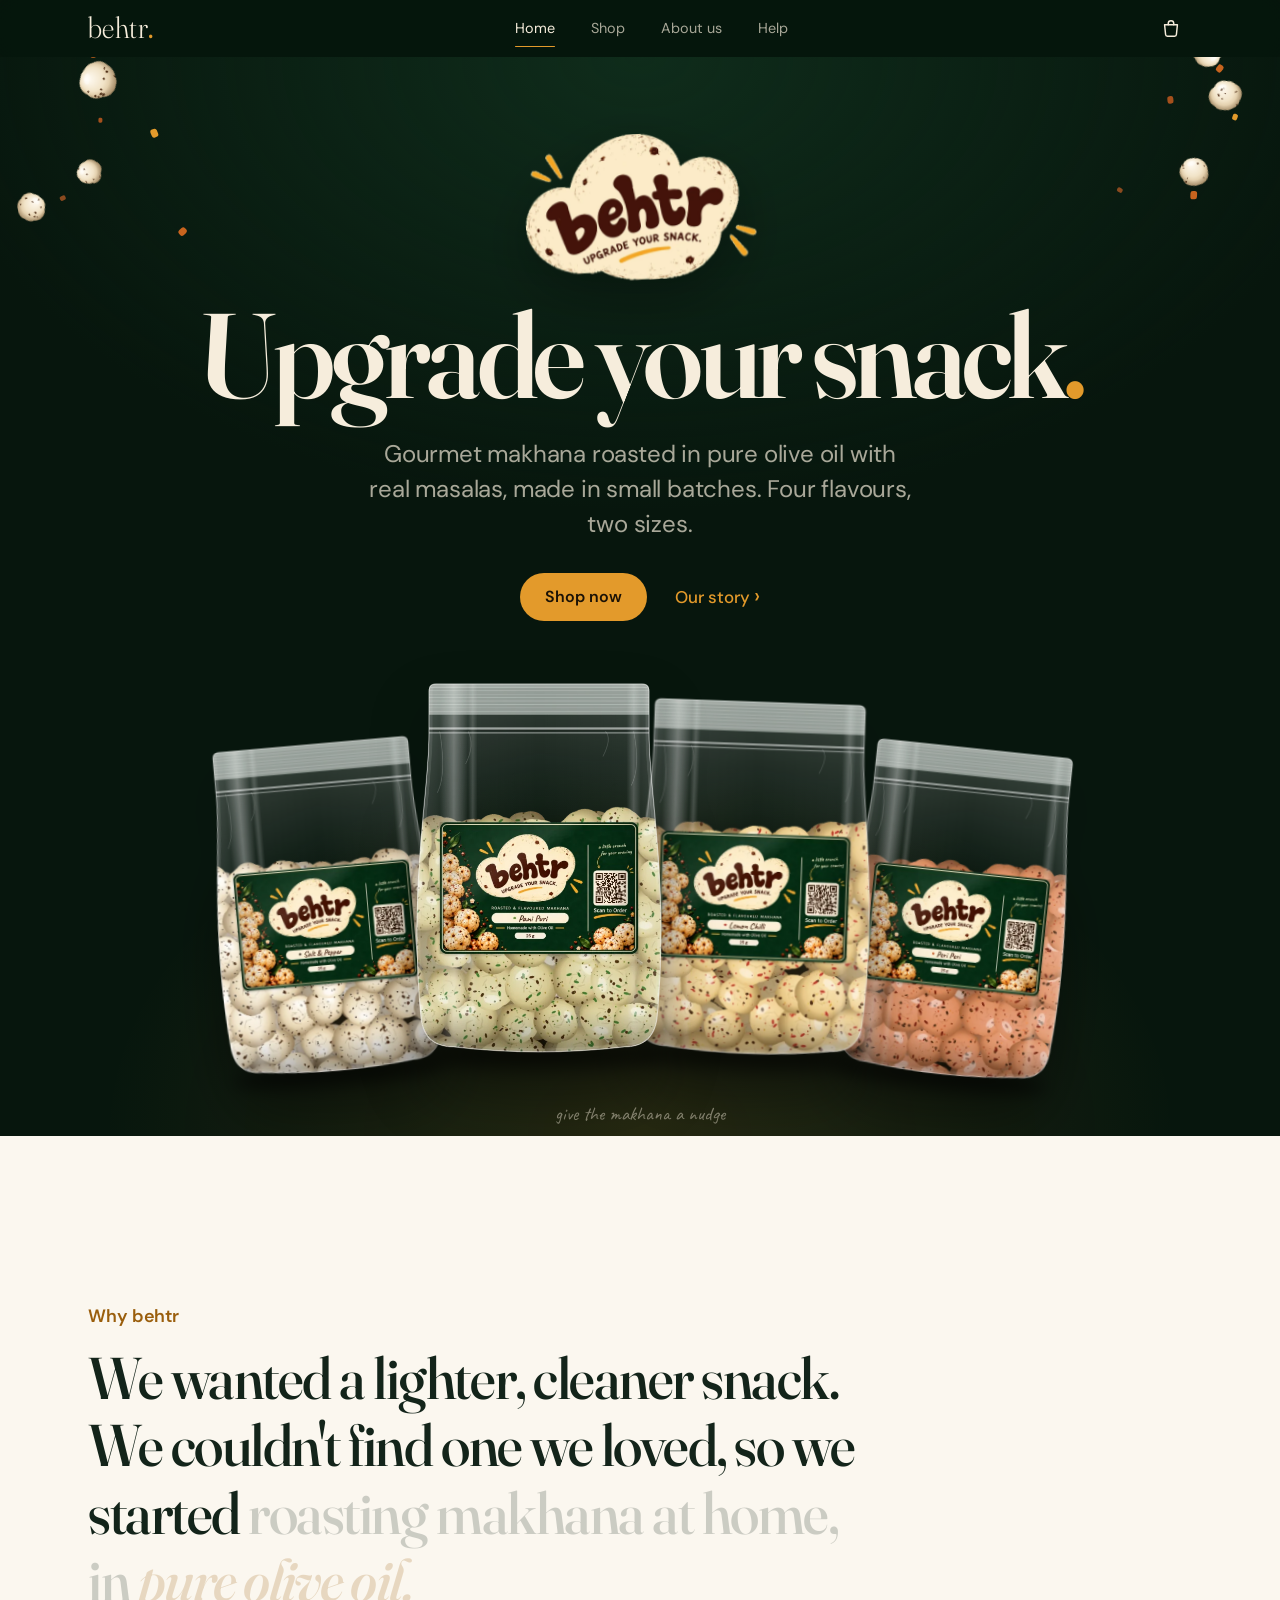
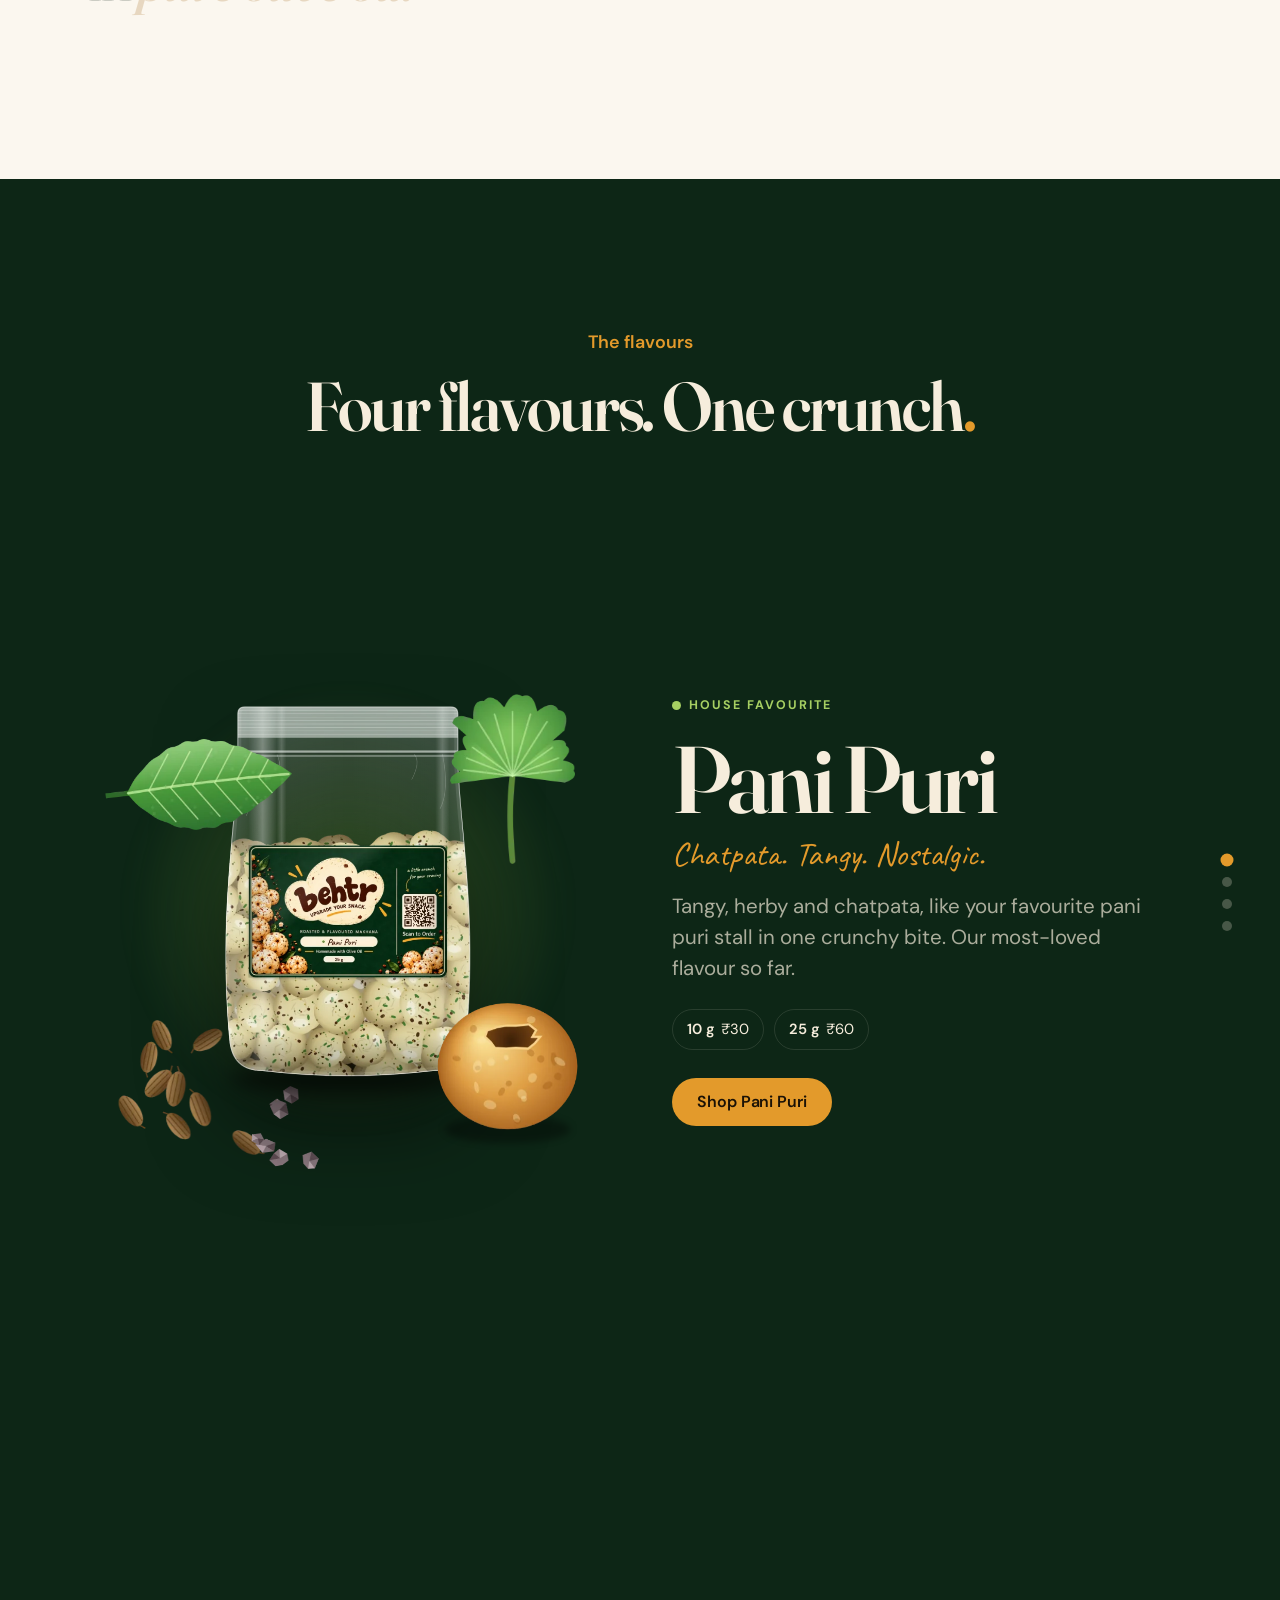
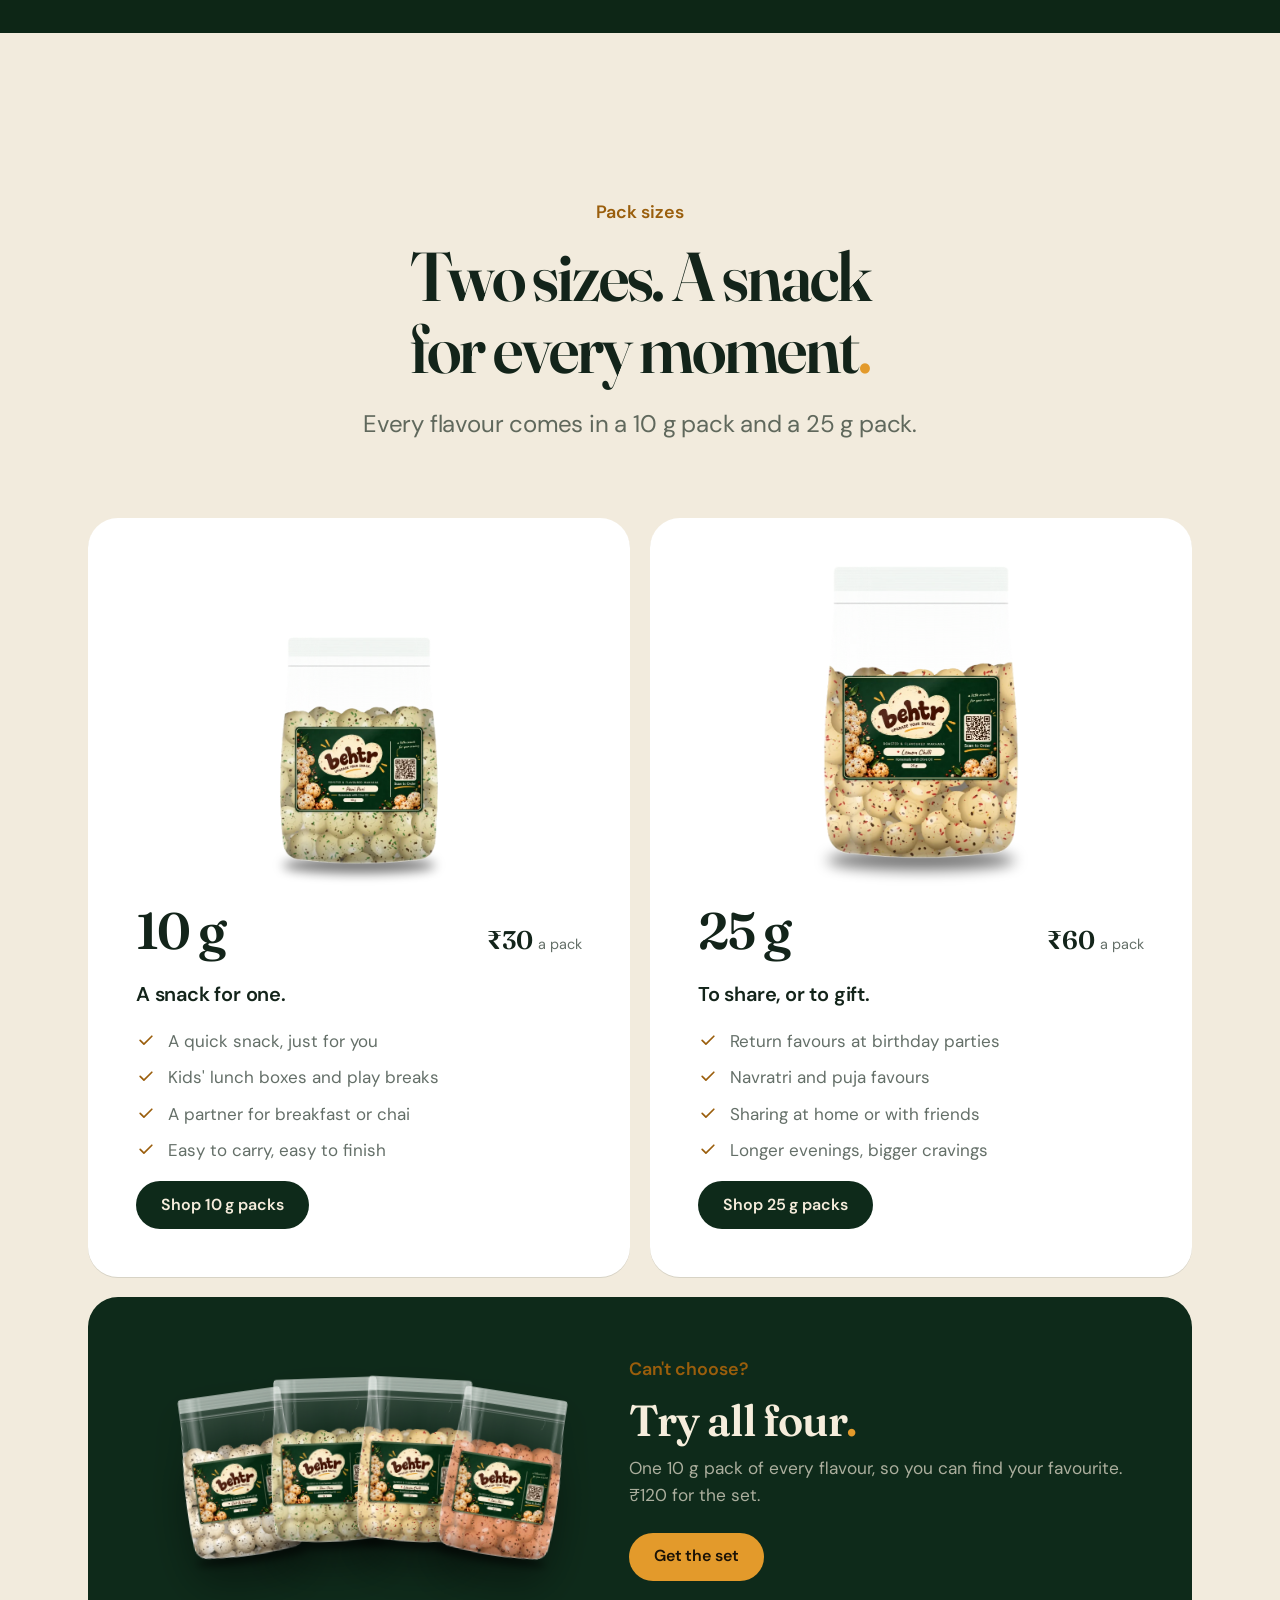
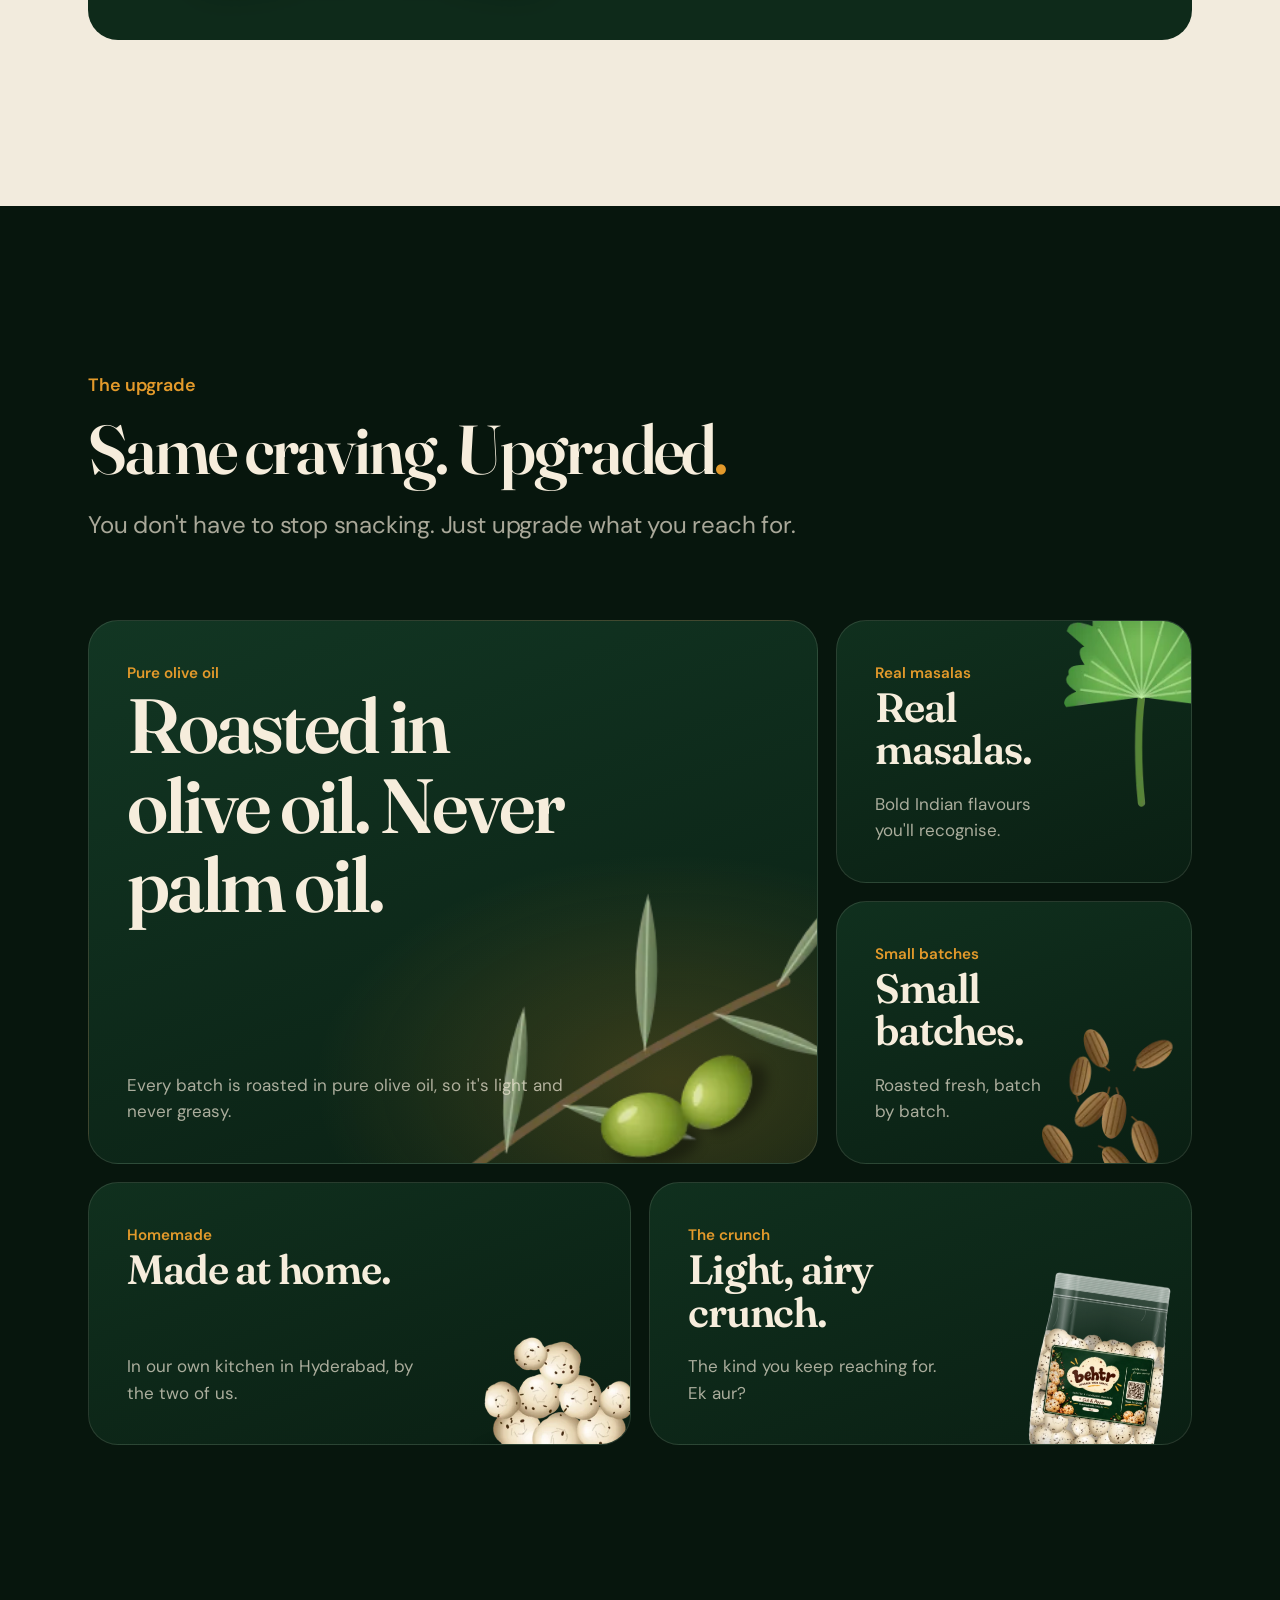
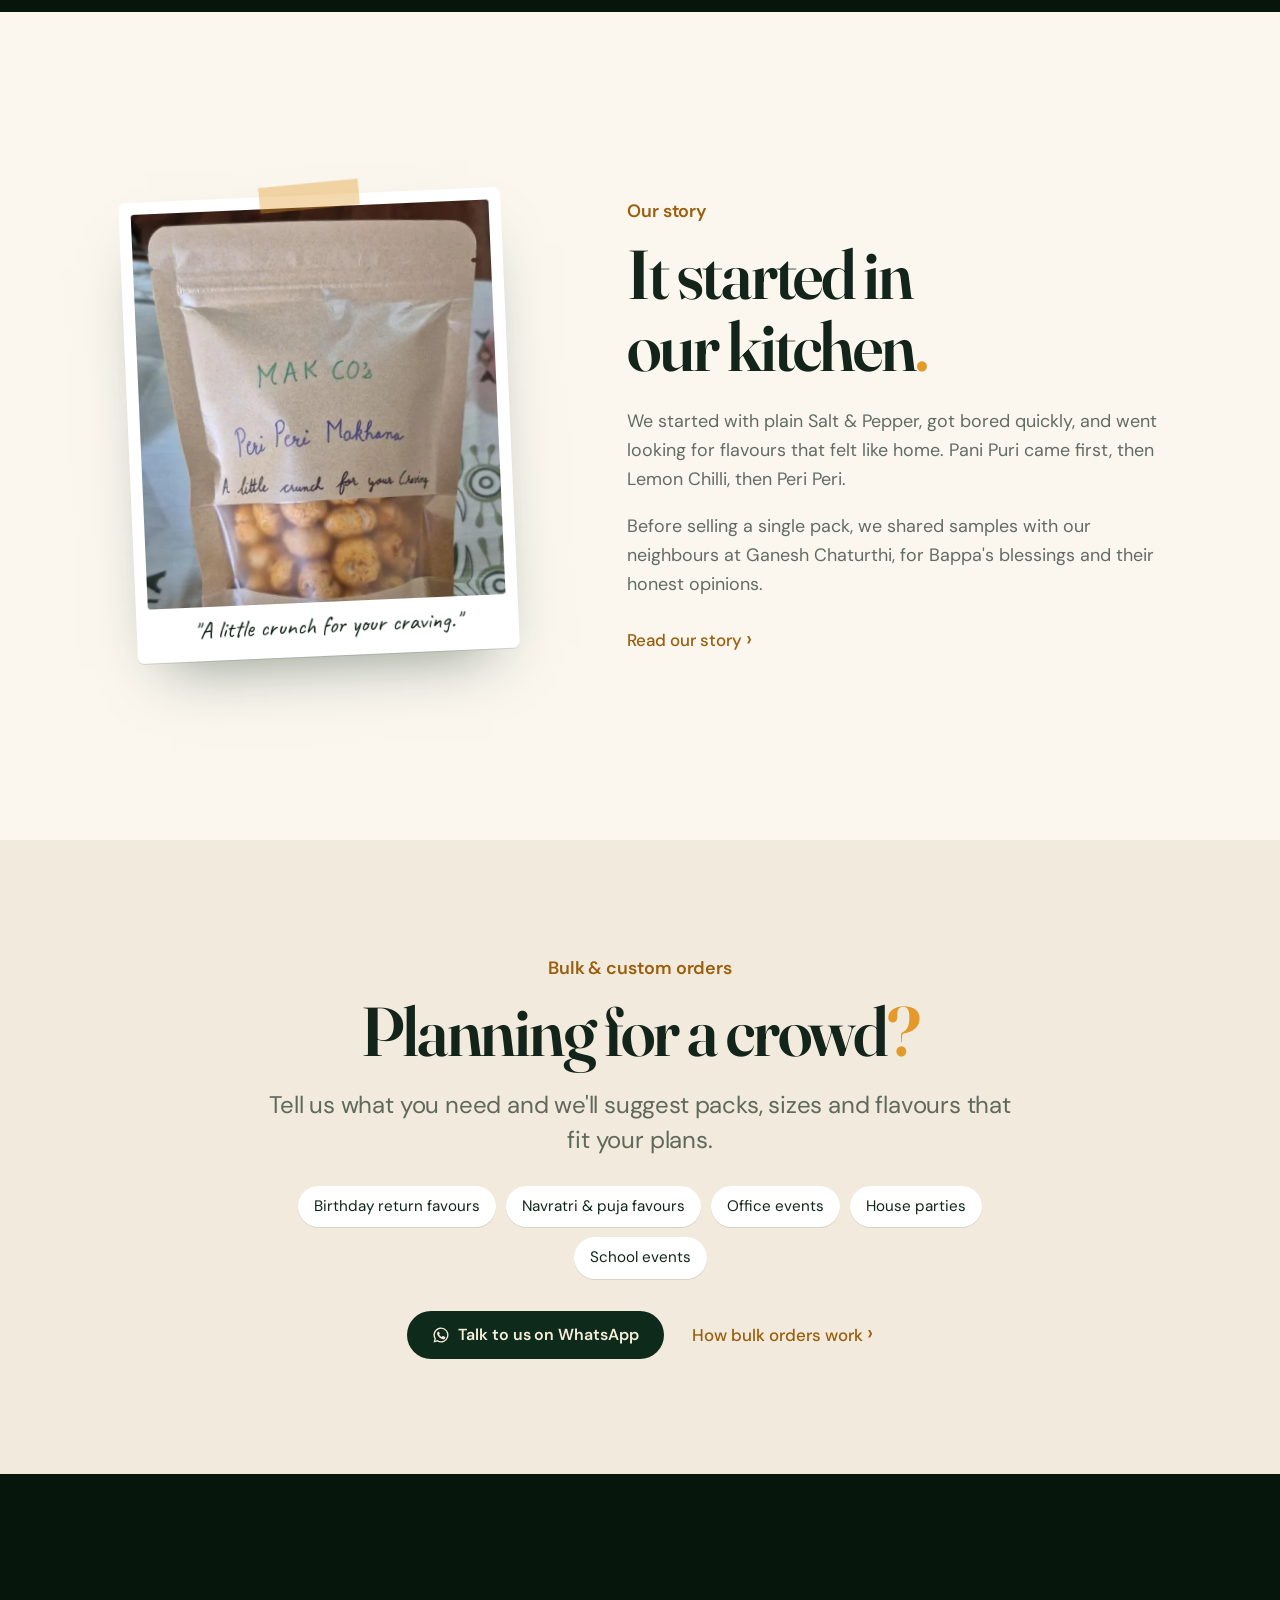
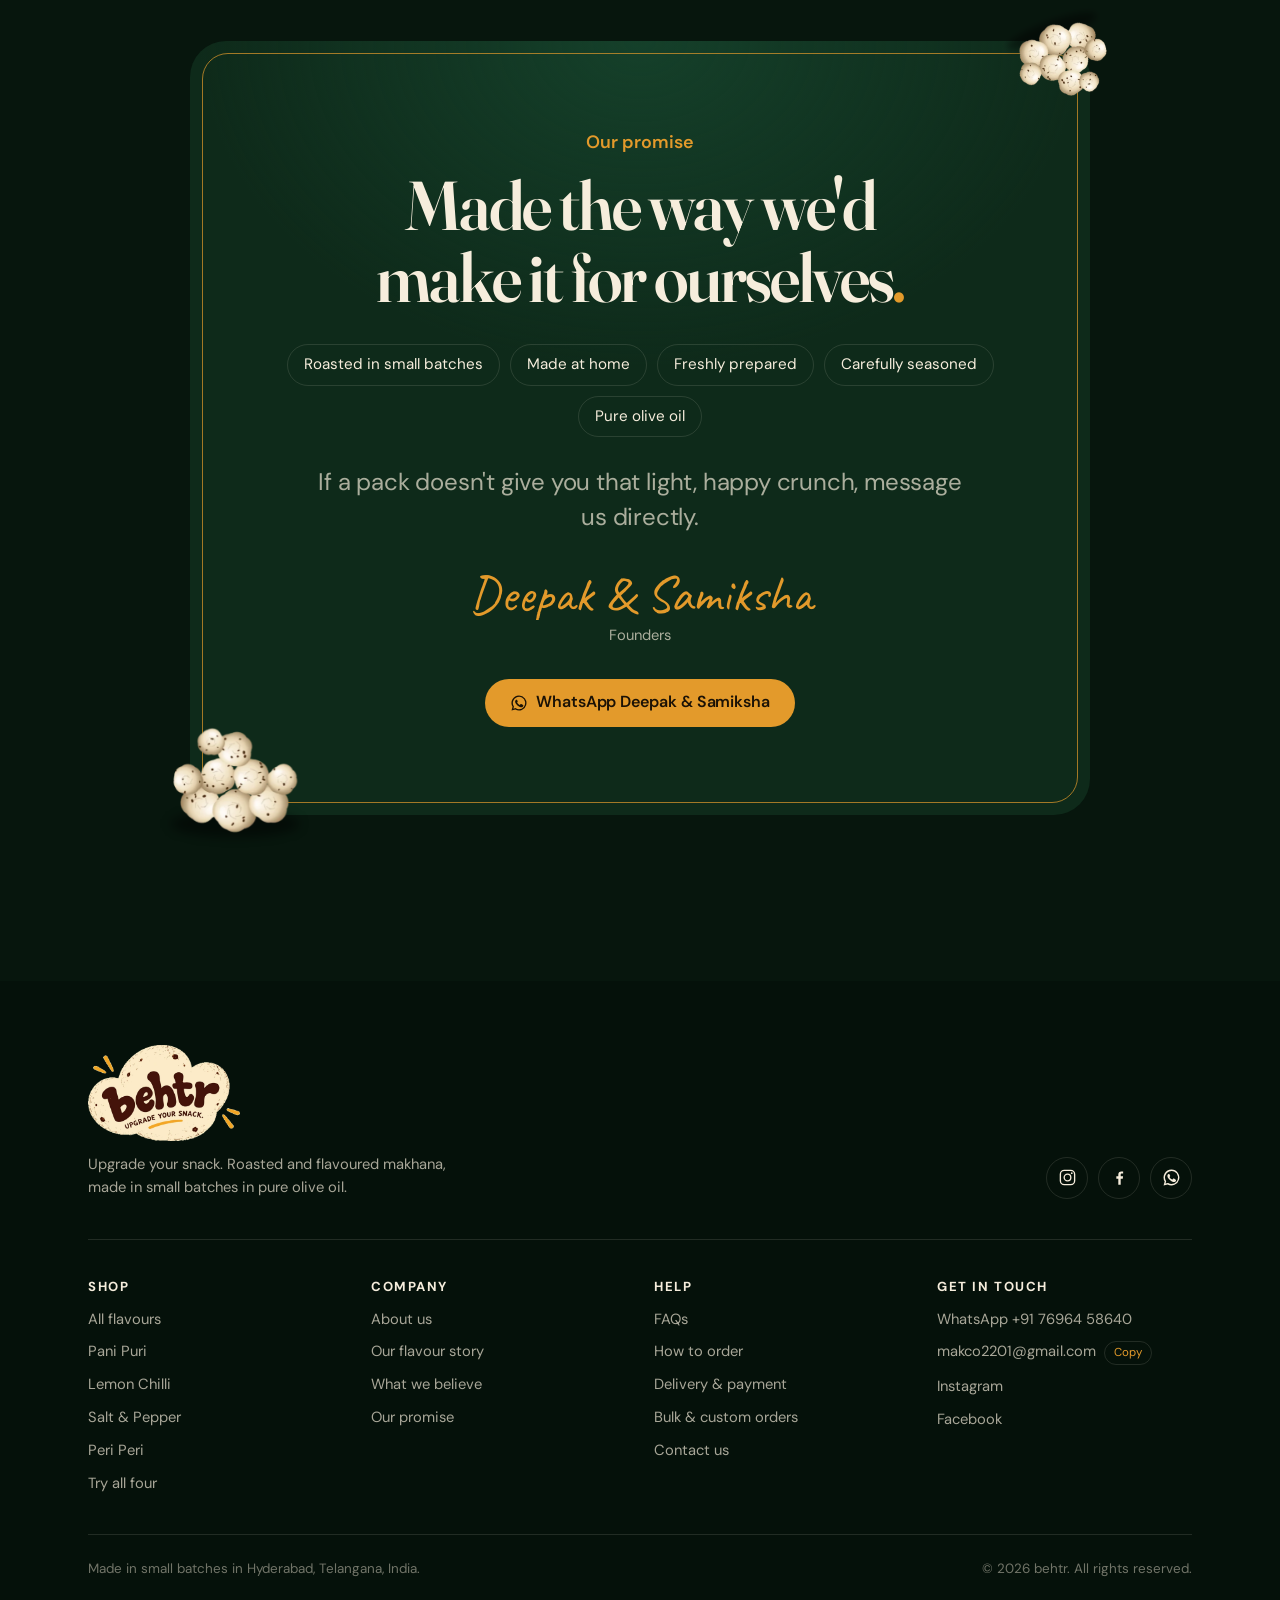
==== commit 88ed52a4: "Fixed the issue of wrong alignments and assets not updated issue" ====
--- a/index.html
+++ b/index.html
@@ -6,10 +6,10 @@
 <title>behtr · Upgrade your snack</title>
 <meta name="description" content="Gourmet makhana roasted in pure olive oil, with real masalas. Four flavours in 10 g and 25 g packs, made in small batches in Hyderabad.">
 <meta name="theme-color" content="#07160d">
-<link rel="icon" type="image/png" href="assets/img/icon-180.png"><link rel="apple-touch-icon" href="assets/img/icon-180.png">
+<link rel="icon" type="image/png" href="assets/img/icon-180.png?v=7cd654776a"><link rel="apple-touch-icon" href="assets/img/icon-180.png?v=7cd654776a">
 <link rel="preconnect" href="https://fonts.googleapis.com"><link rel="preconnect" href="https://fonts.gstatic.com" crossorigin><link rel="stylesheet" href="https://fonts.googleapis.com/css2?family=Fraunces:ital,opsz,wght,SOFT@0,9..144,300..700,0..100;1,9..144,300..700,0..100&family=DM+Sans:ital,opsz,wght@0,9..40,400..700;1,9..40,400..700&family=Caveat:wght@500..700&display=swap">
-<link rel="stylesheet" href="assets/site.css">
-<link rel="preload" as="image" href="assets/img/pouch-pani-puri-25.webp"><link rel="preload" as="image" href="assets/img/pouch-salt-pepper-25.webp"><link rel="preload" as="image" href="assets/img/pouch-lemon-chilli-25.webp"><link rel="preload" as="image" href="assets/img/pouch-peri-peri-25.webp"></head>
+<link rel="stylesheet" href="assets/site.css?v=7cd654776a">
+<link rel="preload" as="image" href="assets/img/pouch-pani-puri-25.webp?v=7cd654776a"><link rel="preload" as="image" href="assets/img/pouch-salt-pepper-25.webp?v=7cd654776a"><link rel="preload" as="image" href="assets/img/pouch-lemon-chilli-25.webp?v=7cd654776a"><link rel="preload" as="image" href="assets/img/pouch-peri-peri-25.webp?v=7cd654776a"></head>
 <body data-page="home">
 <header class="gnav">
   <div class="wrap gnav-row">
@@ -26,13 +26,13 @@
 
 <section class="hero center" aria-labelledby="hero-t">
   <div class="wrap">
-    <img class="hero-logo boot" src="assets/img/logo-480.webp" width="480" height="304" alt="behtr: upgrade your snack" fetchpriority="high">
+    <img class="hero-logo boot" src="assets/img/logo-480.webp?v=7cd654776a" width="480" height="304" alt="behtr: upgrade your snack" fetchpriority="high">
     <h1 class="display boot b2" id="hero-t">Upgrade your snack<span class="stop">.</span></h1>
     <p class="lead boot b3">Gourmet makhana roasted in pure olive oil with real masalas, made in small batches. Four flavours, two sizes.</p>
     <div class="ctas boot b4"><a class="btn btn-gold" href="shop.html">Shop now</a><a class="more" href="about.html">Our story</a></div>
   </div>
   <div class="stage">
-    <div class="lineup"><a class="lu" href="shop.html#salt-pepper" aria-label="Shop Salt &amp; Pepper"><img src="assets/img/pouch-salt-pepper-25.webp" alt="Salt &amp; Pepper makhana pack" width="524" height="787" fetchpriority="high" decoding="async"><span class="lu-name" aria-hidden="true">Salt &amp; Pepper</span></a><a class="lu" href="shop.html#pani-puri" aria-label="Shop Pani Puri"><img src="assets/img/pouch-pani-puri-25.webp" alt="Pani Puri makhana pack" width="524" height="787" fetchpriority="high" decoding="async"><span class="lu-name" aria-hidden="true">Pani Puri</span></a><a class="lu" href="shop.html#lemon-chilli" aria-label="Shop Lemon Chilli"><img src="assets/img/pouch-lemon-chilli-25.webp" alt="Lemon Chilli makhana pack" width="524" height="787" fetchpriority="high" decoding="async"><span class="lu-name" aria-hidden="true">Lemon Chilli</span></a><a class="lu" href="shop.html#peri-peri" aria-label="Shop Peri Peri"><img src="assets/img/pouch-peri-peri-25.webp" alt="Peri Peri makhana pack" width="524" height="787" fetchpriority="high" decoding="async"><span class="lu-name" aria-hidden="true">Peri Peri</span></a></div>
+    <div class="lineup"><a class="lu" href="shop.html#salt-pepper" aria-label="Shop Salt &amp; Pepper"><img src="assets/img/pouch-salt-pepper-25.webp?v=7cd654776a" alt="Salt &amp; Pepper makhana pack" width="524" height="787" fetchpriority="high" decoding="async"><span class="lu-name" aria-hidden="true">Salt &amp; Pepper</span></a><a class="lu" href="shop.html#pani-puri" aria-label="Shop Pani Puri"><img src="assets/img/pouch-pani-puri-25.webp?v=7cd654776a" alt="Pani Puri makhana pack" width="524" height="787" fetchpriority="high" decoding="async"><span class="lu-name" aria-hidden="true">Pani Puri</span></a><a class="lu" href="shop.html#lemon-chilli" aria-label="Shop Lemon Chilli"><img src="assets/img/pouch-lemon-chilli-25.webp?v=7cd654776a" alt="Lemon Chilli makhana pack" width="524" height="787" fetchpriority="high" decoding="async"><span class="lu-name" aria-hidden="true">Lemon Chilli</span></a><a class="lu" href="shop.html#peri-peri" aria-label="Shop Peri Peri"><img src="assets/img/pouch-peri-peri-25.webp?v=7cd654776a" alt="Peri Peri makhana pack" width="524" height="787" fetchpriority="high" decoding="async"><span class="lu-name" aria-hidden="true">Peri Peri</span></a></div>
     <p class="stage-hint" aria-hidden="true"></p>
   </div>
   <canvas class="pile" aria-hidden="true"></canvas>
@@ -49,7 +49,7 @@
   <div class="sc-head wrap center"><span class="eyebrow">The flavours</span><h2 class="h2" id="fl-t">Four flavours. One crunch<span class="stop">.</span></h2></div>
   <div class="sc-chaps"><div class="sc-sticky"><div class="wrap" style="position:relative;height:100%">
     <article class="chap" data-tint="#0d2616" data-name="Pani Puri" style="--acc:#6E9A3A;--acc-ui:#a6cf62">
-      <div class="chap-visual"><span class="glow"></span><span class="prop " style="left:0%;top:8%;width:36%" data-depth="1.4" data-dir="l"><img src="assets/img/prop-mint.webp" alt="" style="--fd:-0.0s" decoding="async"></span><span class="prop " style="left:72%;top:2%;width:24%" data-depth="1" data-dir="r"><img src="assets/img/prop-coriander.webp" alt="" style="--fd:-1.3s" decoding="async"></span><span class="prop back" style="left:4%;top:66%;width:28%" data-depth="0.8" data-dir="l"><img src="assets/img/prop-jeera.webp" alt="" style="--fd:-2.6s" decoding="async"></span><span class="prop " style="left:70%;top:60%;width:27%" data-depth="1.2" data-dir="r"><img src="assets/img/prop-puri.webp" alt="" style="--fd:-3.9s" decoding="async"></span><span class="prop back" style="left:30%;top:80%;width:13%" data-depth="0.6" data-dir="l"><img src="assets/img/prop-blacksalt.webp" alt="" style="--fd:-5.2s" decoding="async"></span><img class="pouch" src="assets/img/pouch-pani-puri-25.webp" alt="Pani Puri makhana in a clear pouch with the behtr label" width="524" height="787" decoding="async"></div>
+      <div class="chap-visual"><span class="glow"></span><span class="prop " style="left:0%;top:8%;width:36%" data-depth="1.4" data-dir="l"><img src="assets/img/prop-mint.webp?v=7cd654776a" alt="" style="--fd:-0.0s" decoding="async"></span><span class="prop " style="left:72%;top:2%;width:24%" data-depth="1" data-dir="r"><img src="assets/img/prop-coriander.webp?v=7cd654776a" alt="" style="--fd:-1.3s" decoding="async"></span><span class="prop back" style="left:4%;top:66%;width:28%" data-depth="0.8" data-dir="l"><img src="assets/img/prop-jeera.webp?v=7cd654776a" alt="" style="--fd:-2.6s" decoding="async"></span><span class="prop " style="left:70%;top:60%;width:27%" data-depth="1.2" data-dir="r"><img src="assets/img/prop-puri.webp?v=7cd654776a" alt="" style="--fd:-3.9s" decoding="async"></span><span class="prop back" style="left:30%;top:80%;width:13%" data-depth="0.6" data-dir="l"><img src="assets/img/prop-blacksalt.webp?v=7cd654776a" alt="" style="--fd:-5.2s" decoding="async"></span><img class="pouch" src="assets/img/pouch-pani-puri-25.webp?v=7cd654776a" alt="Pani Puri makhana in a clear pouch with the behtr label" width="524" height="787" decoding="async"></div>
       <div class="chap-text">
         <span class="chap-badge">House favourite</span>
         <h3>Pani Puri</h3>
@@ -59,7 +59,7 @@
         <div class="ctas"><a class="btn btn-gold" href="shop.html#pani-puri">Shop Pani Puri</a></div>
       </div>
     </article><article class="chap" data-tint="#26100c" data-name="Lemon Chilli" style="--acc:#C2312A;--acc-ui:#ff7a6e">
-      <div class="chap-visual"><span class="glow"></span><span class="prop " style="left:68%;top:4%;width:30%" data-depth="1.1" data-dir="r"><img src="assets/img/prop-lime.webp" alt="" style="--fd:-0.0s" decoding="async"></span><span class="prop " style="left:2%;top:64%;width:32%" data-depth="1" data-dir="l"><img src="assets/img/prop-limewedge.webp" alt="" style="--fd:-1.3s" decoding="async"></span><span class="prop " style="left:-2%;top:12%;width:40%" data-depth="1.4" data-dir="l"><img src="assets/img/prop-chilli.webp" alt="" style="--fd:-2.6s" decoding="async"></span><span class="prop back" style="left:66%;top:64%;width:28%" data-depth="0.8" data-dir="r"><img src="assets/img/prop-flakes.webp" alt="" style="--fd:-3.9s" decoding="async"></span><img class="pouch" src="assets/img/pouch-lemon-chilli-25.webp" alt="Lemon Chilli makhana in a clear pouch with the behtr label" width="524" height="787" decoding="async"></div>
+      <div class="chap-visual"><span class="glow"></span><span class="prop " style="left:68%;top:4%;width:30%" data-depth="1.1" data-dir="r"><img src="assets/img/prop-lime.webp?v=7cd654776a" alt="" style="--fd:-0.0s" decoding="async"></span><span class="prop " style="left:2%;top:64%;width:32%" data-depth="1" data-dir="l"><img src="assets/img/prop-limewedge.webp?v=7cd654776a" alt="" style="--fd:-1.3s" decoding="async"></span><span class="prop " style="left:-2%;top:12%;width:40%" data-depth="1.4" data-dir="l"><img src="assets/img/prop-chilli.webp?v=7cd654776a" alt="" style="--fd:-2.6s" decoding="async"></span><span class="prop back" style="left:66%;top:64%;width:28%" data-depth="0.8" data-dir="r"><img src="assets/img/prop-flakes.webp?v=7cd654776a" alt="" style="--fd:-3.9s" decoding="async"></span><img class="pouch" src="assets/img/pouch-lemon-chilli-25.webp?v=7cd654776a" alt="Lemon Chilli makhana in a clear pouch with the behtr label" width="524" height="787" decoding="async"></div>
       <div class="chap-text">
         <span class="chap-badge">Zesty</span>
         <h3>Lemon Chilli</h3>
@@ -69,7 +69,7 @@
         <div class="ctas"><a class="btn btn-gold" href="shop.html#lemon-chilli">Shop Lemon Chilli</a></div>
       </div>
     </article><article class="chap" data-tint="#141210" data-name="Salt & Pepper" style="--acc:#8b8178;--acc-ui:#dcd2c4">
-      <div class="chap-visual"><span class="glow"></span><span class="prop " style="left:-4%;top:62%;width:48%" data-depth="1.1" data-dir="l"><img src="assets/img/prop-spoon.webp" alt="" style="--fd:-0.0s" decoding="async"></span><span class="prop " style="left:70%;top:8%;width:26%" data-depth="1.2" data-dir="r"><img src="assets/img/prop-peppercorns.webp" alt="" style="--fd:-1.3s" decoding="async"></span><span class="prop " style="left:10%;top:10%;width:16%" data-depth="0.8" data-dir="l"><img src="assets/img/prop-pinksalt.webp" alt="" style="--fd:-2.6s" decoding="async"></span><span class="prop back" style="left:74%;top:70%;width:20%" data-depth="0.7" data-dir="r"><img src="assets/img/prop-peppercorns.webp" alt="" style="--fd:-3.9s" decoding="async"></span><img class="pouch" src="assets/img/pouch-salt-pepper-25.webp" alt="Salt & Pepper makhana in a clear pouch with the behtr label" width="524" height="787" decoding="async"></div>
+      <div class="chap-visual"><span class="glow"></span><span class="prop " style="left:-4%;top:62%;width:48%" data-depth="1.1" data-dir="l"><img src="assets/img/prop-spoon.webp?v=7cd654776a" alt="" style="--fd:-0.0s" decoding="async"></span><span class="prop " style="left:70%;top:8%;width:26%" data-depth="1.2" data-dir="r"><img src="assets/img/prop-peppercorns.webp?v=7cd654776a" alt="" style="--fd:-1.3s" decoding="async"></span><span class="prop " style="left:10%;top:10%;width:16%" data-depth="0.8" data-dir="l"><img src="assets/img/prop-pinksalt.webp?v=7cd654776a" alt="" style="--fd:-2.6s" decoding="async"></span><span class="prop back" style="left:74%;top:70%;width:20%" data-depth="0.7" data-dir="r"><img src="assets/img/prop-peppercorns.webp?v=7cd654776a" alt="" style="--fd:-3.9s" decoding="async"></span><img class="pouch" src="assets/img/pouch-salt-pepper-25.webp?v=7cd654776a" alt="Salt & Pepper makhana in a clear pouch with the behtr label" width="524" height="787" decoding="async"></div>
       <div class="chap-text">
         <span class="chap-badge">Classic</span>
         <h3>Salt &amp; Pepper</h3>
@@ -79,7 +79,7 @@
         <div class="ctas"><a class="btn btn-gold" href="shop.html#salt-pepper">Shop Salt &amp; Pepper</a></div>
       </div>
     </article><article class="chap" data-tint="#28130a" data-name="Peri Peri" style="--acc:#D4561E;--acc-ui:#ff9a5c">
-      <div class="chap-visual"><span class="glow"></span><span class="prop " style="left:-2%;top:10%;width:40%" data-depth="1.4" data-dir="l"><img src="assets/img/prop-birdseye.webp" alt="" style="--fd:-0.0s" decoding="async"></span><span class="prop " style="left:66%;top:60%;width:31%" data-depth="1.1" data-dir="r"><img src="assets/img/prop-rings.webp" alt="" style="--fd:-1.3s" decoding="async"></span><span class="prop back" style="left:2%;top:62%;width:36%" data-depth="0.7" data-dir="l"><img src="assets/img/prop-paprika.webp" alt="" style="--fd:-2.6s" decoding="async"></span><span class="prop " style="left:64%;top:6%;width:34%" data-depth="1" data-dir="r"><img src="assets/img/prop-driedchilli.webp" alt="" style="--fd:-3.9s" decoding="async"></span><img class="pouch" src="assets/img/pouch-peri-peri-25.webp" alt="Peri Peri makhana in a clear pouch with the behtr label" width="524" height="787" decoding="async"></div>
+      <div class="chap-visual"><span class="glow"></span><span class="prop " style="left:-2%;top:10%;width:40%" data-depth="1.4" data-dir="l"><img src="assets/img/prop-birdseye.webp?v=7cd654776a" alt="" style="--fd:-0.0s" decoding="async"></span><span class="prop " style="left:66%;top:60%;width:31%" data-depth="1.1" data-dir="r"><img src="assets/img/prop-rings.webp?v=7cd654776a" alt="" style="--fd:-1.3s" decoding="async"></span><span class="prop back" style="left:2%;top:62%;width:36%" data-depth="0.7" data-dir="l"><img src="assets/img/prop-paprika.webp?v=7cd654776a" alt="" style="--fd:-2.6s" decoding="async"></span><span class="prop " style="left:64%;top:6%;width:34%" data-depth="1" data-dir="r"><img src="assets/img/prop-driedchilli.webp?v=7cd654776a" alt="" style="--fd:-3.9s" decoding="async"></span><img class="pouch" src="assets/img/pouch-peri-peri-25.webp?v=7cd654776a" alt="Peri Peri makhana in a clear pouch with the behtr label" width="524" height="787" decoding="async"></div>
       <div class="chap-text">
         <span class="chap-badge">Fiery</span>
         <h3>Peri Peri</h3>
@@ -98,14 +98,14 @@
       <p class="lead">Every flavour comes in a 10 g pack and a 25 g pack.</p></div>
     <div class="sizes">
       <article class="size-card rv">
-        <div class="size-art s10"><img src="assets/img/pouch-pani-puri-10.webp" alt="10 g pack of Pani Puri makhana" width="430" height="616" loading="lazy" decoding="async"></div>
+        <div class="size-art s10"><img src="assets/img/pouch-pani-puri-10.webp?v=7cd654776a" alt="10 g pack of Pani Puri makhana" width="430" height="616" loading="lazy" decoding="async"></div>
         <div class="size-top"><h3>10 g</h3><span class="price">₹30 <small>a pack</small></span></div>
         <p class="tag">A snack for one.</p>
         <ul class="uses"><li><svg viewBox="0 0 24 24" fill="none" stroke="currentColor" stroke-width="2" stroke-linecap="round" stroke-linejoin="round" aria-hidden="true"><path d="M5 12.5l4.5 4.5L19 7.5"/></svg><span>A quick snack, just for you</span></li><li><svg viewBox="0 0 24 24" fill="none" stroke="currentColor" stroke-width="2" stroke-linecap="round" stroke-linejoin="round" aria-hidden="true"><path d="M5 12.5l4.5 4.5L19 7.5"/></svg><span>Kids' lunch boxes and play breaks</span></li><li><svg viewBox="0 0 24 24" fill="none" stroke="currentColor" stroke-width="2" stroke-linecap="round" stroke-linejoin="round" aria-hidden="true"><path d="M5 12.5l4.5 4.5L19 7.5"/></svg><span>A partner for breakfast or chai</span></li><li><svg viewBox="0 0 24 24" fill="none" stroke="currentColor" stroke-width="2" stroke-linecap="round" stroke-linejoin="round" aria-hidden="true"><path d="M5 12.5l4.5 4.5L19 7.5"/></svg><span>Easy to carry, easy to finish</span></li></ul>
         <a class="btn btn-dark" href="shop.html">Shop 10 g packs</a>
       </article>
       <article class="size-card rv d1">
-        <div class="size-art"><img src="assets/img/pouch-lemon-chilli-25.webp" alt="25 g pack of Lemon Chilli makhana" width="524" height="787" loading="lazy" decoding="async"></div>
+        <div class="size-art"><img src="assets/img/pouch-lemon-chilli-25.webp?v=7cd654776a" alt="25 g pack of Lemon Chilli makhana" width="524" height="787" loading="lazy" decoding="async"></div>
         <div class="size-top"><h3>25 g</h3><span class="price">₹60 <small>a pack</small></span></div>
         <p class="tag">To share, or to gift.</p>
         <ul class="uses"><li><svg viewBox="0 0 24 24" fill="none" stroke="currentColor" stroke-width="2" stroke-linecap="round" stroke-linejoin="round" aria-hidden="true"><path d="M5 12.5l4.5 4.5L19 7.5"/></svg><span>Return favours at birthday parties</span></li><li><svg viewBox="0 0 24 24" fill="none" stroke="currentColor" stroke-width="2" stroke-linecap="round" stroke-linejoin="round" aria-hidden="true"><path d="M5 12.5l4.5 4.5L19 7.5"/></svg><span>Navratri and puja favours</span></li><li><svg viewBox="0 0 24 24" fill="none" stroke="currentColor" stroke-width="2" stroke-linecap="round" stroke-linejoin="round" aria-hidden="true"><path d="M5 12.5l4.5 4.5L19 7.5"/></svg><span>Sharing at home or with friends</span></li><li><svg viewBox="0 0 24 24" fill="none" stroke="currentColor" stroke-width="2" stroke-linecap="round" stroke-linejoin="round" aria-hidden="true"><path d="M5 12.5l4.5 4.5L19 7.5"/></svg><span>Longer evenings, bigger cravings</span></li></ul>
@@ -113,7 +113,7 @@
       </article>
     </div>
     <div class="tryall rv">
-      <div class="fan"><img src="assets/img/pouch-salt-pepper-10.webp" alt="" width="430" height="616" loading="lazy" decoding="async"><img src="assets/img/pouch-pani-puri-10.webp" alt="" width="430" height="616" loading="lazy" decoding="async"><img src="assets/img/pouch-lemon-chilli-10.webp" alt="" width="430" height="616" loading="lazy" decoding="async"><img src="assets/img/pouch-peri-peri-10.webp" alt="" width="430" height="616" loading="lazy" decoding="async"></div>
+      <div class="fan"><img src="assets/img/pouch-salt-pepper-10.webp?v=7cd654776a" alt="" width="430" height="616" loading="lazy" decoding="async"><img src="assets/img/pouch-pani-puri-10.webp?v=7cd654776a" alt="" width="430" height="616" loading="lazy" decoding="async"><img src="assets/img/pouch-lemon-chilli-10.webp?v=7cd654776a" alt="" width="430" height="616" loading="lazy" decoding="async"><img src="assets/img/pouch-peri-peri-10.webp?v=7cd654776a" alt="" width="430" height="616" loading="lazy" decoding="async"></div>
       <div><span class="eyebrow">Can't choose?</span><h3>Try all four<span class="stop">.</span></h3><p>One 10 g pack of every flavour, so you can find your favourite. ₹120 for the set.</p><div class="ctas"><a class="btn btn-gold" href="shop.html#try-all">Get the set</a></div></div>
     </div>
   </div>
@@ -123,18 +123,18 @@
   <div class="wrap">
     <div class="sec-head"><span class="eyebrow">The upgrade</span><h2 class="h2" id="why-t">Same craving. Upgraded<span class="stop">.</span></h2><p class="lead">You don't have to stop snacking. Just upgrade what you reach for.</p></div>
     <div class="bento">
-      <article class="tile t-a rv"><div class="txt"><span class="k">Pure olive oil</span><h3>Roasted in olive oil. Never palm oil.</h3></div><p class="txt">Every batch is roasted in pure olive oil, so it's light and never greasy.</p><img src="assets/img/prop-olives.webp" alt="" class="art" loading="lazy" decoding="async"></article>
-      <article class="tile t-b rv d1"><div class="txt"><span class="k">Real masalas</span><h3>Real masalas.</h3></div><p class="txt">Bold Indian flavours you'll recognise.</p><img src="assets/img/prop-coriander.webp" alt="" class="art" loading="lazy" decoding="async"></article>
-      <article class="tile t-c rv d2"><div class="txt"><span class="k">Small batches</span><h3>Small batches.</h3></div><p class="txt">Roasted fresh, batch by batch.</p><img src="assets/img/prop-jeera.webp" alt="" class="art" loading="lazy" decoding="async"></article>
-      <article class="tile t-d rv"><div class="txt"><span class="k">Homemade</span><h3>Made at home.</h3></div><p class="txt">In our own kitchen in Hyderabad, by the two of us.</p><img src="assets/img/prop-pearls.webp" alt="" class="art" loading="lazy" decoding="async"></article>
-      <article class="tile t-e rv d1"><div class="txt"><span class="k">The crunch</span><h3>Light, airy crunch.</h3></div><p class="txt">The kind you keep reaching for. Ek aur?</p><img src="assets/img/pouch-salt-pepper-10.webp" alt="" class="art" loading="lazy" style="transform:rotate(8deg)" decoding="async"></article>
+      <article class="tile t-a rv"><div class="txt"><span class="k">Pure olive oil</span><h3>Roasted in olive oil. Never palm oil.</h3></div><p class="txt">Every batch is roasted in pure olive oil, so it's light and never greasy.</p><img src="assets/img/prop-olives.webp?v=7cd654776a" alt="" class="art" loading="lazy" decoding="async"></article>
+      <article class="tile t-b rv d1"><div class="txt"><span class="k">Real masalas</span><h3>Real masalas.</h3></div><p class="txt">Bold Indian flavours you'll recognise.</p><img src="assets/img/prop-coriander.webp?v=7cd654776a" alt="" class="art" loading="lazy" decoding="async"></article>
+      <article class="tile t-c rv d2"><div class="txt"><span class="k">Small batches</span><h3>Small batches.</h3></div><p class="txt">Roasted fresh, batch by batch.</p><img src="assets/img/prop-jeera.webp?v=7cd654776a" alt="" class="art" loading="lazy" decoding="async"></article>
+      <article class="tile t-d rv"><div class="txt"><span class="k">Homemade</span><h3>Made at home.</h3></div><p class="txt">In our own kitchen in Hyderabad, by the two of us.</p><img src="assets/img/prop-pearls.webp?v=7cd654776a" alt="" class="art" loading="lazy" decoding="async"></article>
+      <article class="tile t-e rv d1"><div class="txt"><span class="k">The crunch</span><h3>Light, airy crunch.</h3></div><p class="txt">The kind you keep reaching for. Ek aur?</p><img src="assets/img/pouch-salt-pepper-10.webp?v=7cd654776a" alt="" class="art" loading="lazy" style="transform:rotate(8deg)" decoding="async"></article>
     </div>
   </div>
 </section>
 
 <section class="sec light" aria-labelledby="st-t">
   <div class="wrap split">
-    <figure class="polaroid rv"><span class="tape" aria-hidden="true"></span><img src="assets/img/first-pouch.webp" alt="One of our first handwritten pouches" width="560" height="617" loading="lazy" decoding="async"><figcaption>"A little crunch for your craving."</figcaption></figure>
+    <figure class="polaroid rv"><span class="tape" aria-hidden="true"></span><img src="assets/img/first-pouch.webp?v=7cd654776a" alt="One of our first handwritten pouches" width="560" height="617" loading="lazy" decoding="async"><figcaption>"A little crunch for your craving."</figcaption></figure>
     <div>
       <span class="eyebrow">Our story</span>
       <h2 class="h2" id="st-t">It started in our kitchen<span class="stop">.</span></h2>
@@ -160,7 +160,7 @@
 <section class="sec ink" aria-labelledby="pr-t">
   <div class="wrap">
     <div class="promise">
-      <img src="assets/img/prop-pearls.webp" alt="" class="pearls pl" loading="lazy" decoding="async"><img src="assets/img/prop-pearls.webp" alt="" class="pearls pr" loading="lazy" decoding="async">
+      <img src="assets/img/prop-pearls.webp?v=7cd654776a" alt="" class="pearls pl" loading="lazy" decoding="async"><img src="assets/img/prop-pearls.webp?v=7cd654776a" alt="" class="pearls pr" loading="lazy" decoding="async">
       <span class="eyebrow">Our promise</span>
       <h2 class="h2" id="pr-t">Made the way we'd make it for ourselves<span class="stop">.</span></h2>
       <ul><li>Roasted in small batches</li><li>Made at home</li><li>Freshly prepared</li><li>Carefully seasoned</li><li>Pure olive oil</li></ul>
@@ -175,7 +175,7 @@
 <footer class="footer">
   <div class="wrap">
     <div class="f-top">
-      <div><a class="brand" href="index.html" aria-label="behtr home"><img class="logo-img" src="assets/img/logo-480.webp" alt="" width="480" height="304" loading="lazy"></a><p>Upgrade your snack. Roasted and flavoured makhana, made in small batches in pure olive oil.</p></div>
+      <div><a class="brand" href="index.html" aria-label="behtr home"><img class="logo-img" src="assets/img/logo-480.webp?v=7cd654776a" alt="" width="480" height="304" loading="lazy"></a><p>Upgrade your snack. Roasted and flavoured makhana, made in small batches in pure olive oil.</p></div>
       <div class="social">
         <a href="#" data-social="instagram" aria-label="Instagram"><svg viewBox="0 0 24 24" fill="none" stroke="currentColor" stroke-width="1.7" aria-hidden="true"><rect x="3" y="3" width="18" height="18" rx="5"/><circle cx="12" cy="12" r="4.2"/><circle cx="17.4" cy="6.6" r="1.1" fill="currentColor" stroke="none"/></svg></a>
         <a href="#" data-social="facebook" aria-label="Facebook"><svg viewBox="0 0 24 24" fill="currentColor" aria-hidden="true"><path d="M13.5 21v-7.5h2.6l.4-3h-3V8.6c0-.9.3-1.5 1.5-1.5h1.6V4.4c-.3 0-1.2-.1-2.3-.1-2.3 0-3.8 1.4-3.8 3.9v2.3H8v3h2.5V21z"/></svg></a>
@@ -201,6 +201,6 @@
     </div>
   </div>
 </footer>
-<script src="assets/site.js"></script>
+<script src="assets/site.js?v=7cd654776a"></script>
 </body>
 </html>
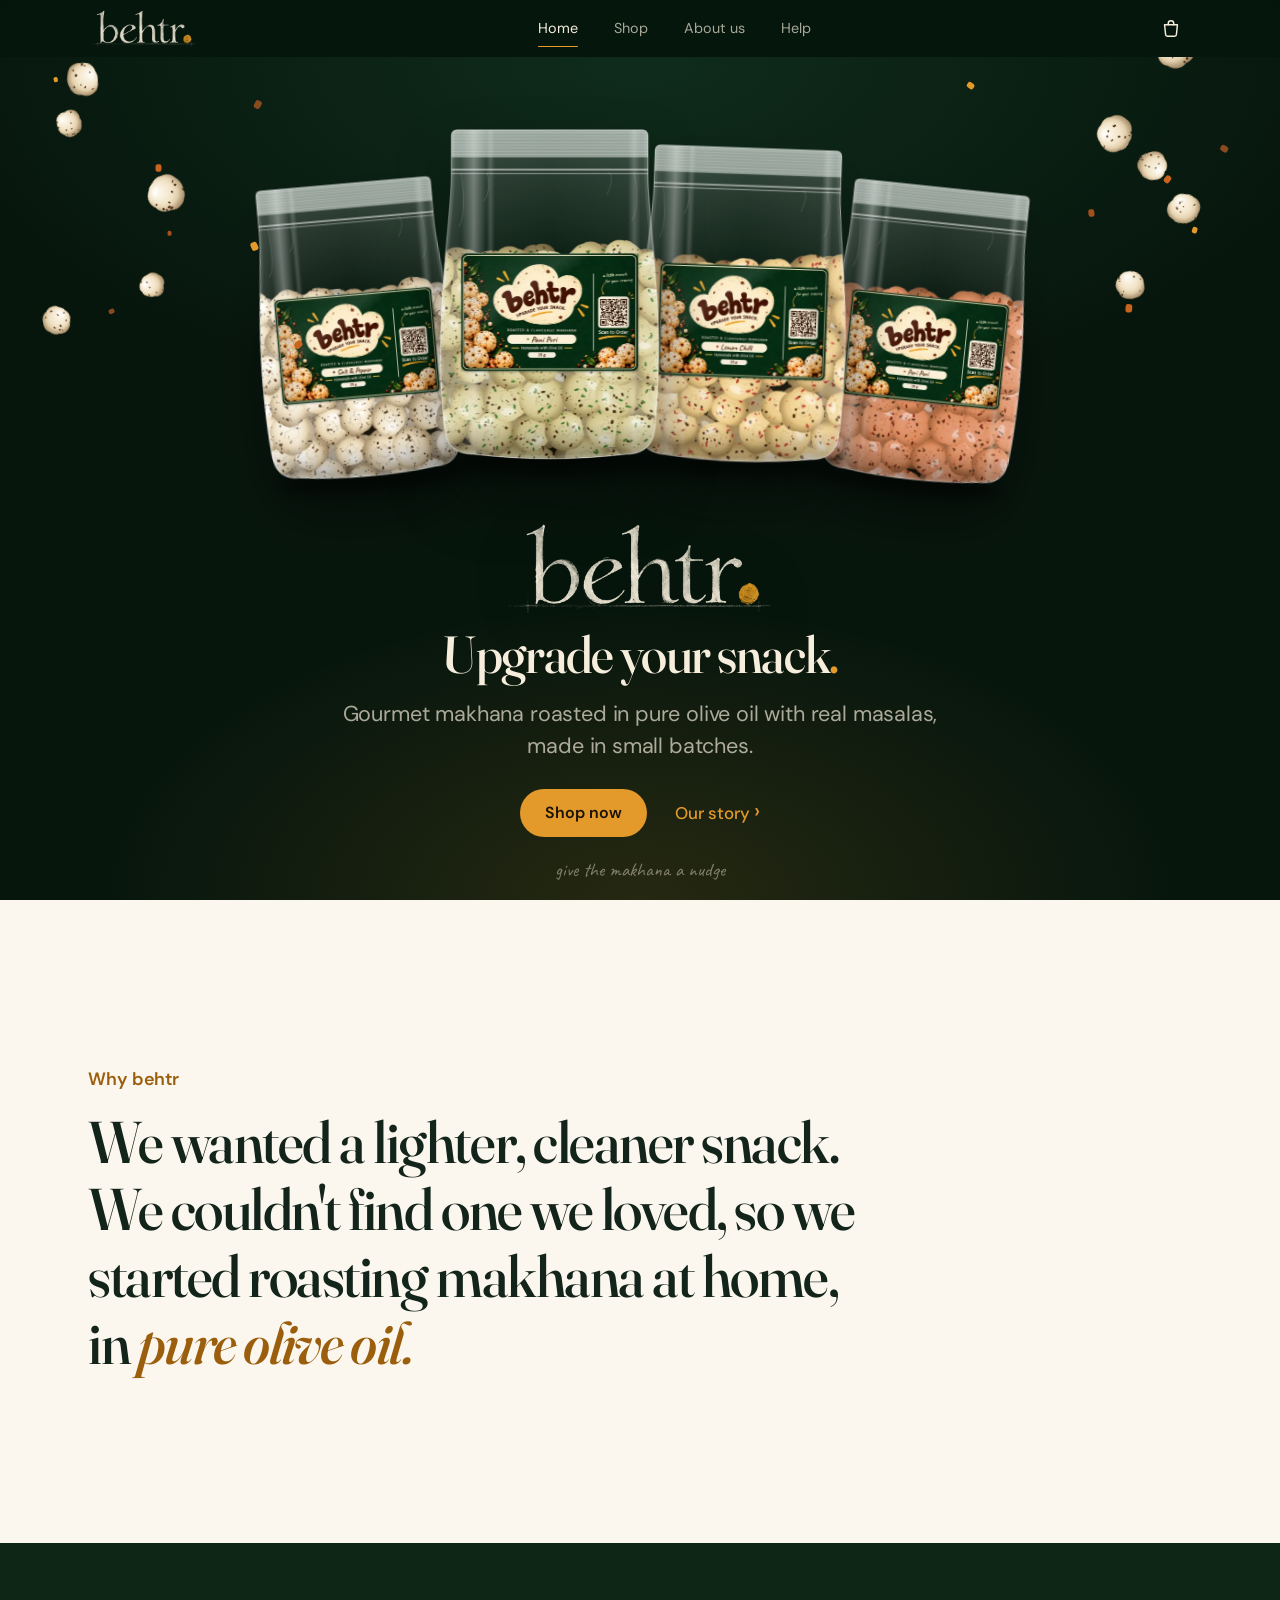
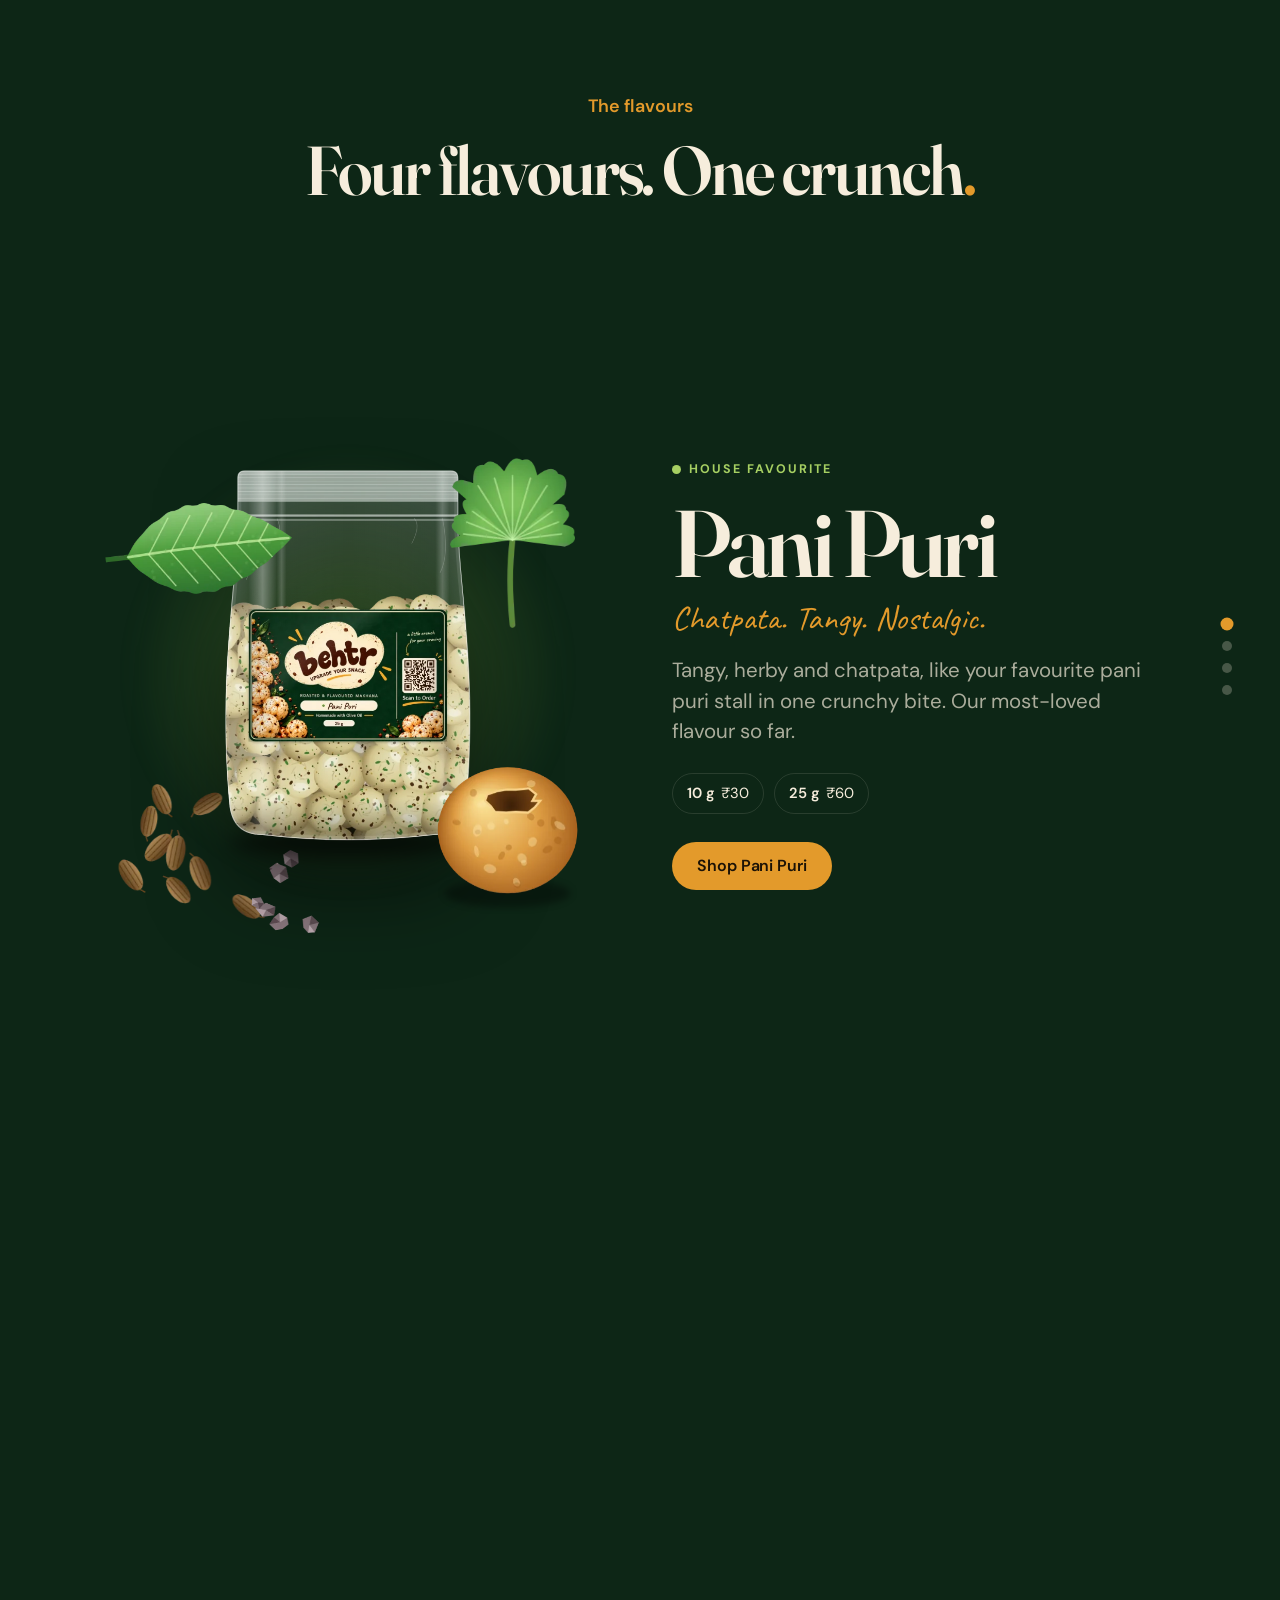
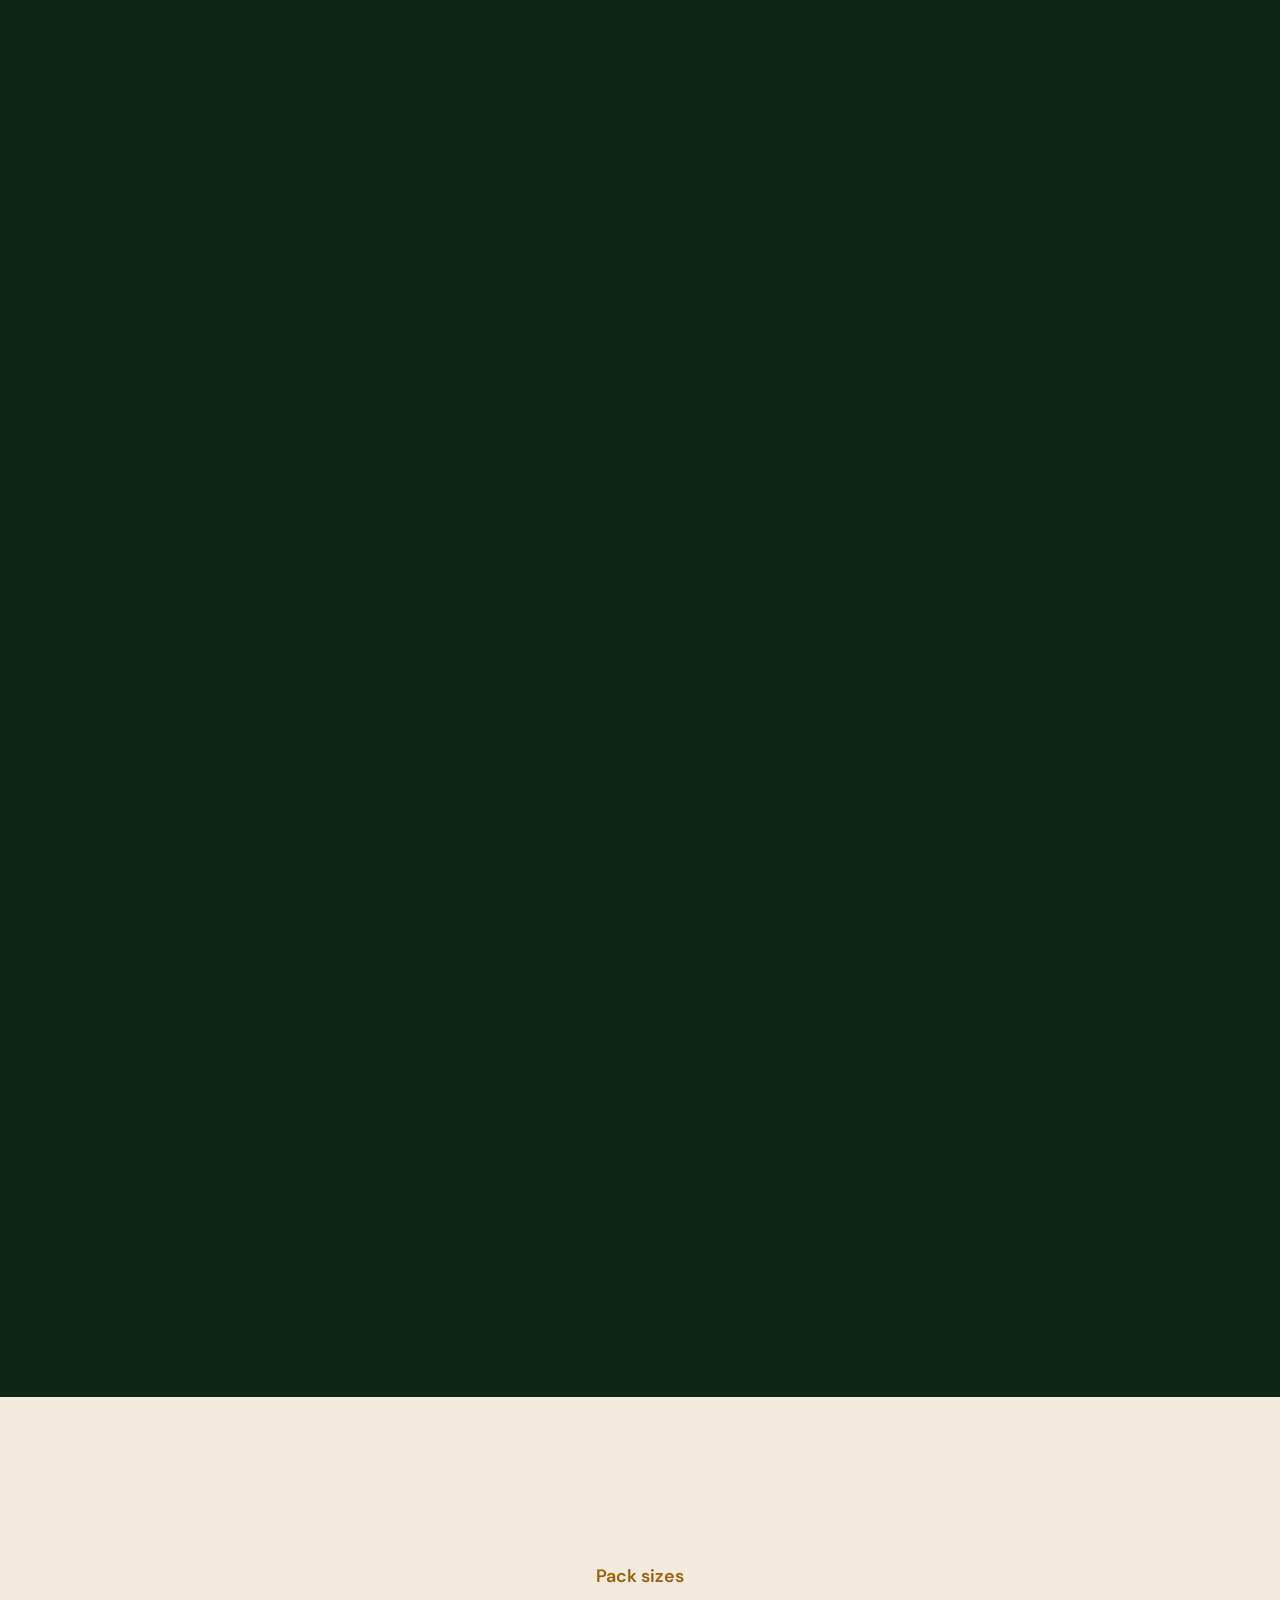
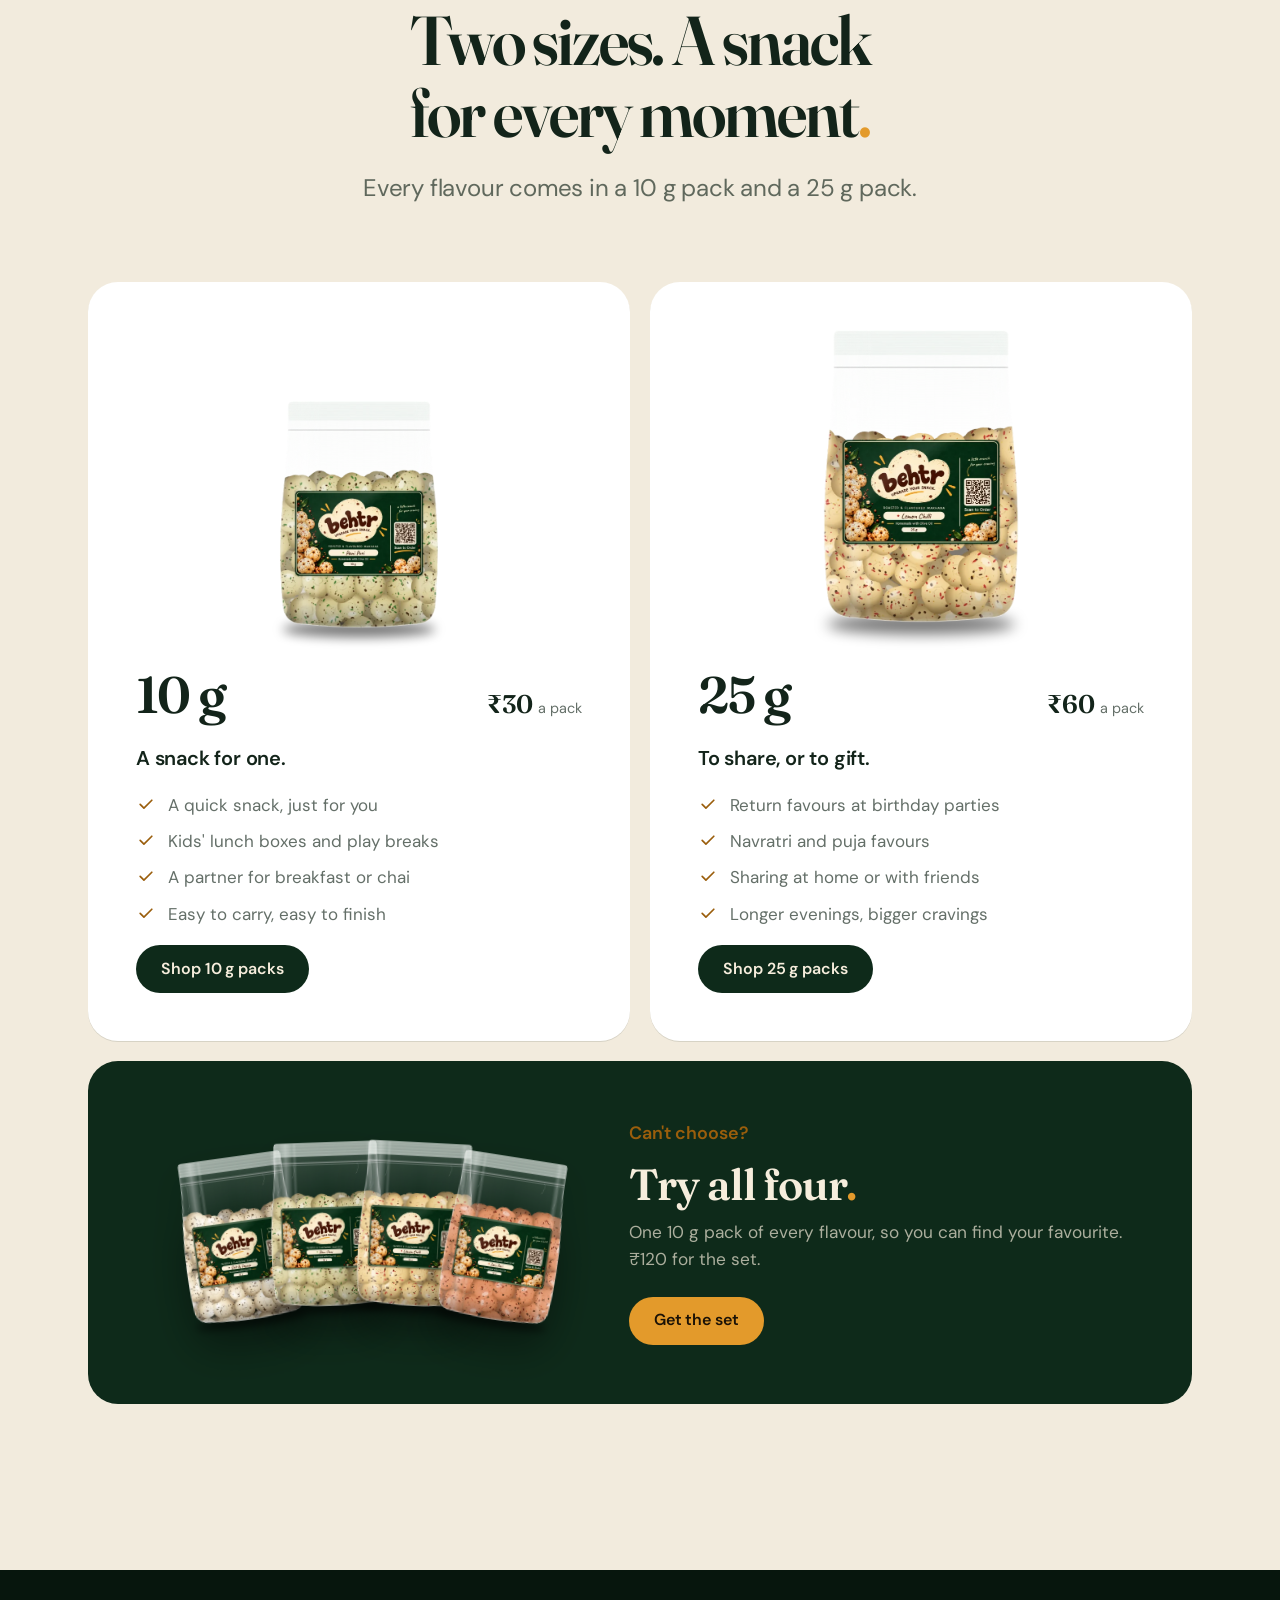
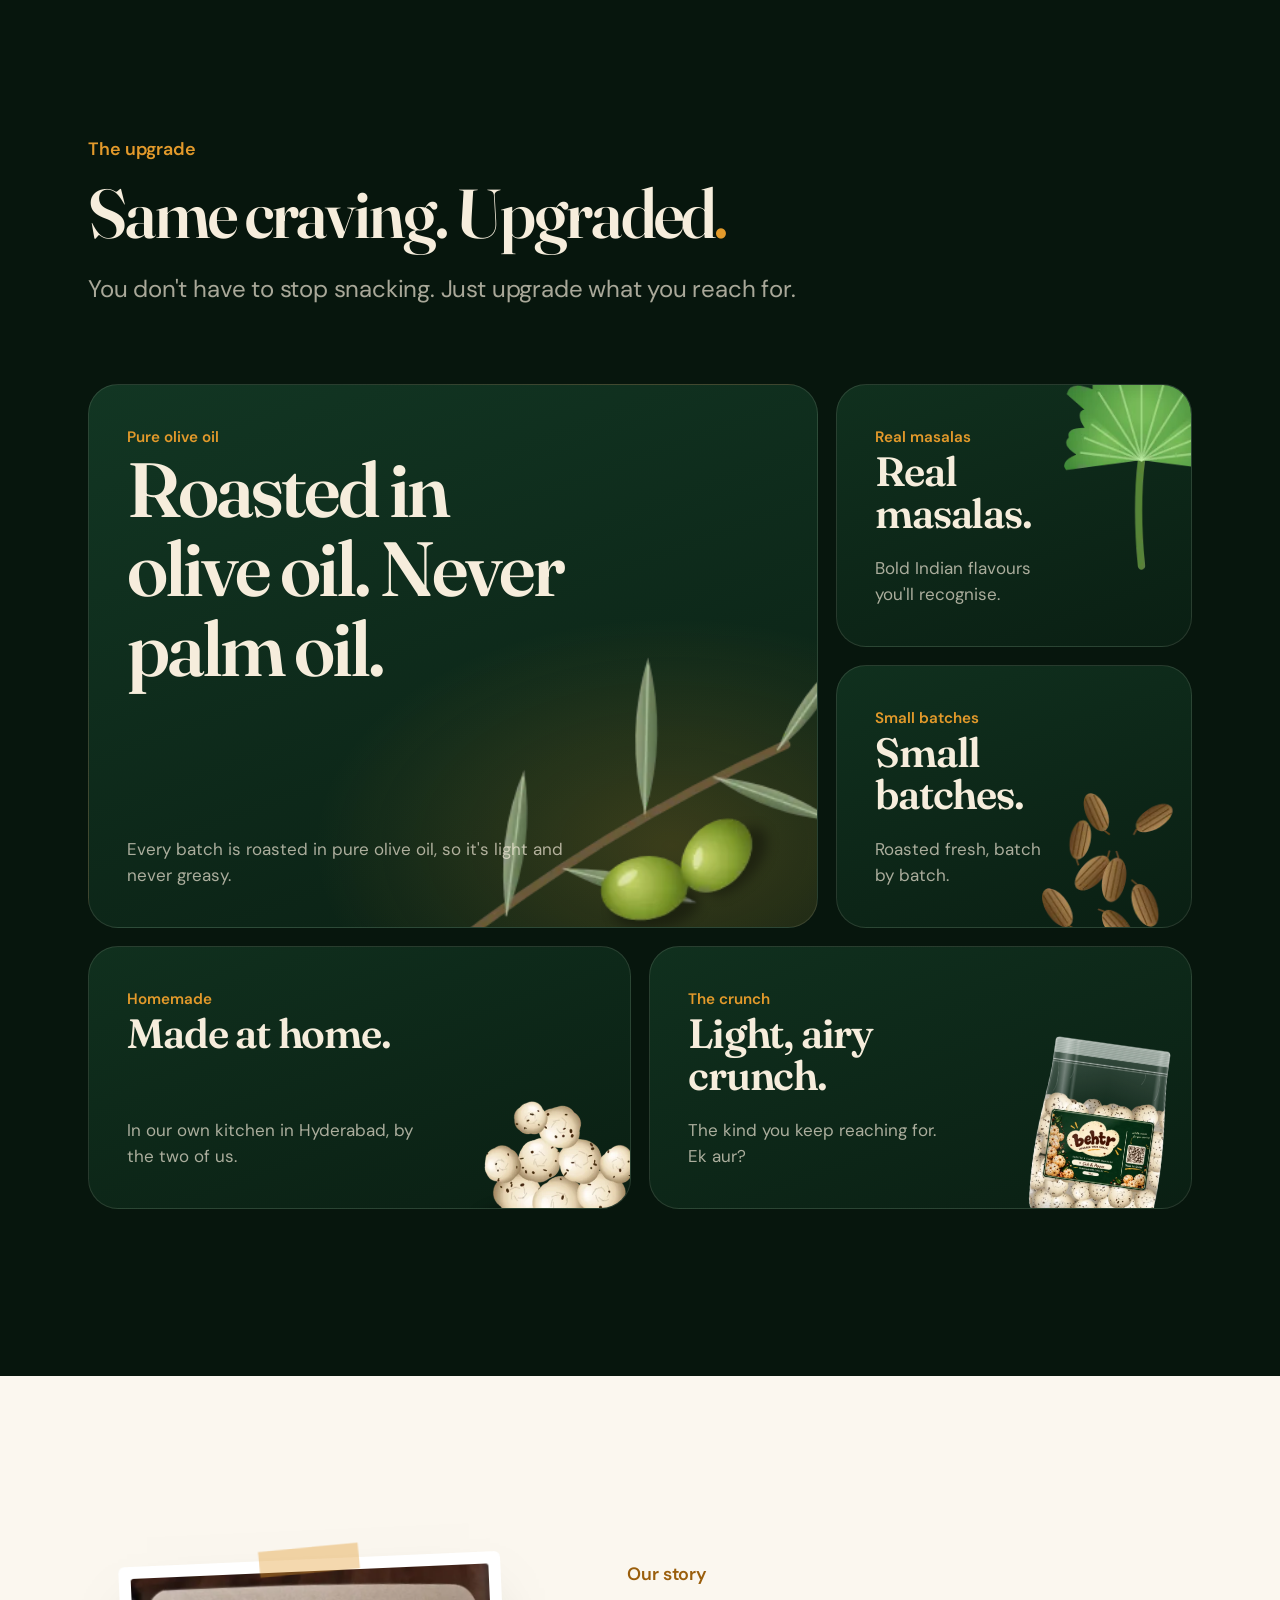
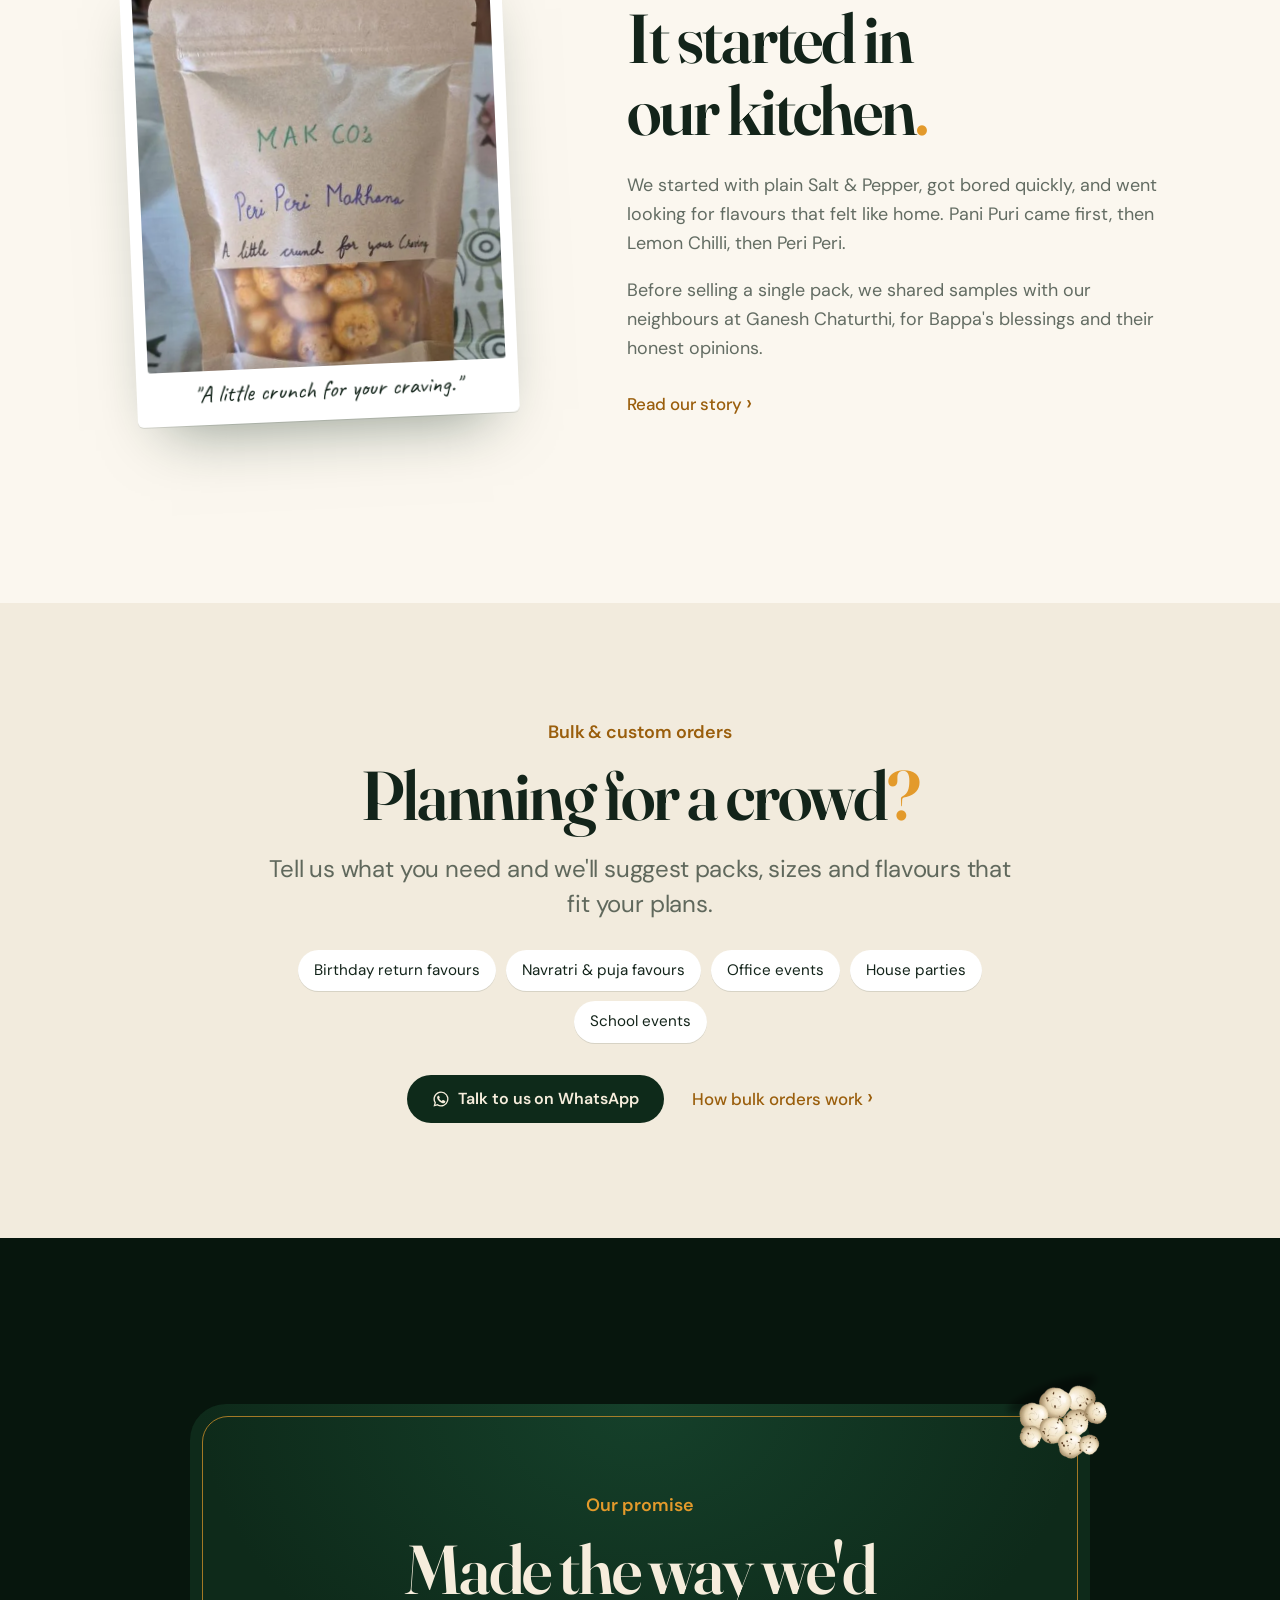
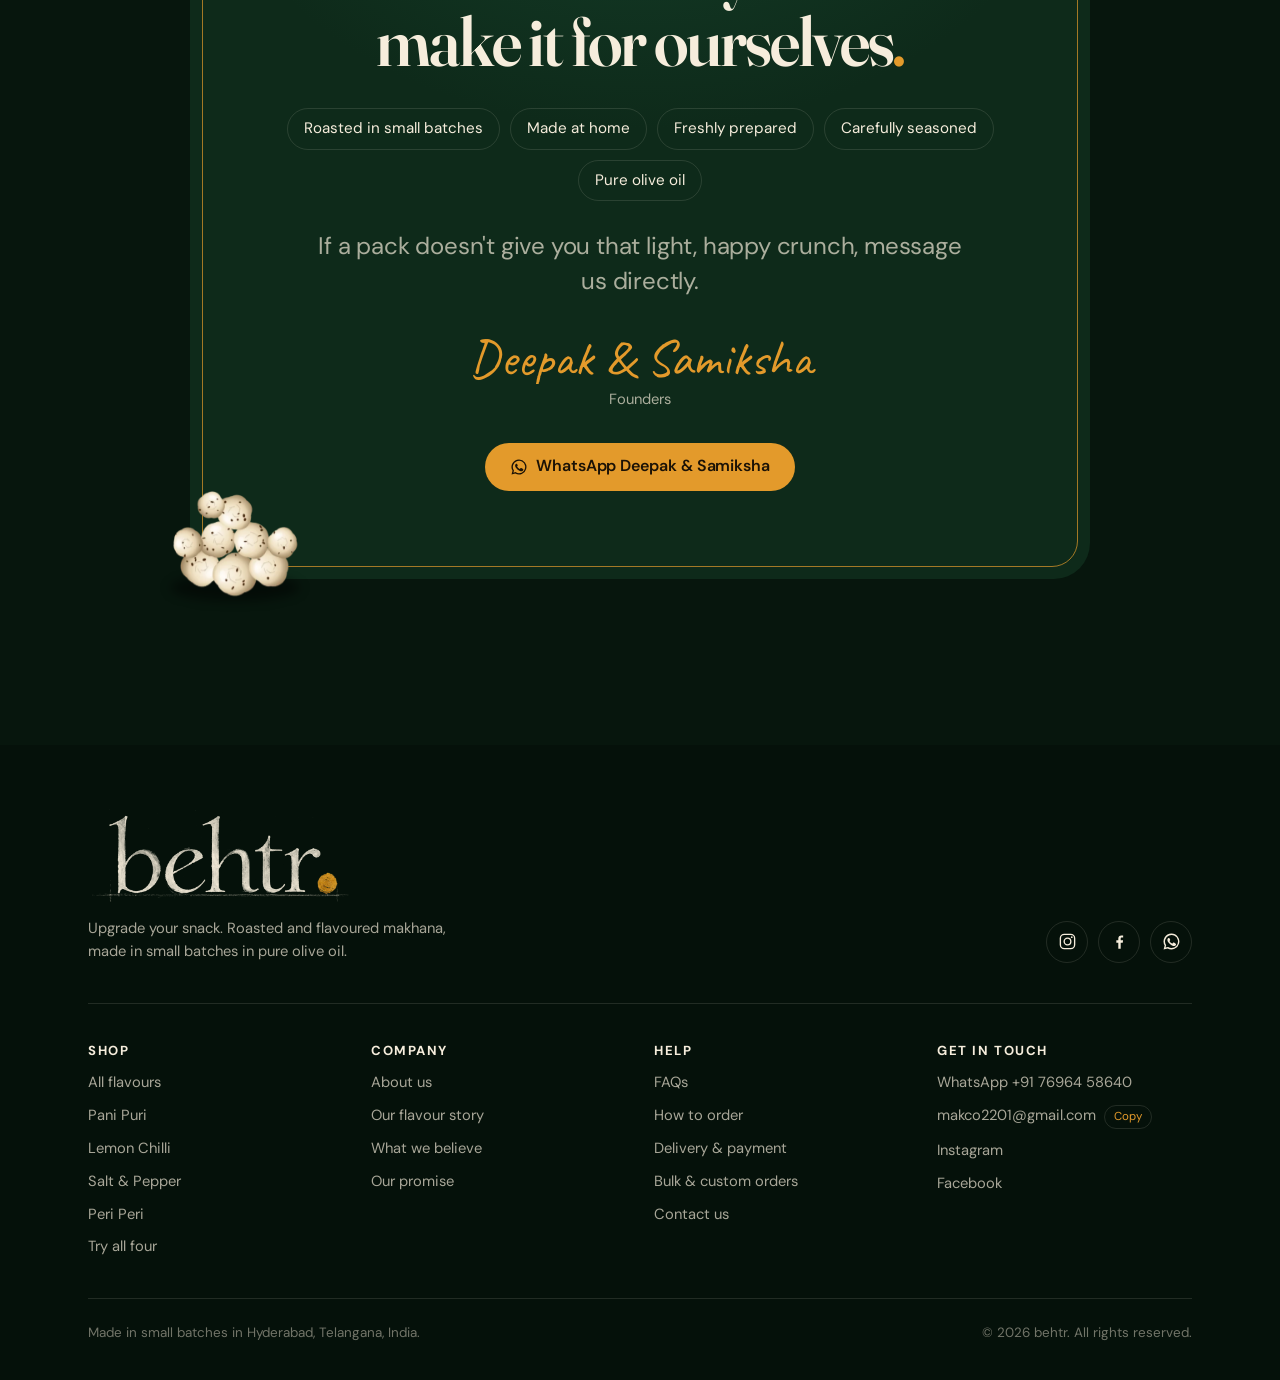
==== commit 53f6dc71: "changed pouches positions and all" ====
--- a/index.html
+++ b/index.html
@@ -6,14 +6,14 @@
 <title>behtr · Upgrade your snack</title>
 <meta name="description" content="Gourmet makhana roasted in pure olive oil, with real masalas. Four flavours in 10 g and 25 g packs, made in small batches in Hyderabad.">
 <meta name="theme-color" content="#07160d">
-<link rel="icon" type="image/png" href="assets/img/icon-180.png?v=7cd654776a"><link rel="apple-touch-icon" href="assets/img/icon-180.png?v=7cd654776a">
+<link rel="icon" type="image/png" href="assets/img/icon-180.png?v=90e045e68a"><link rel="apple-touch-icon" href="assets/img/icon-180.png?v=90e045e68a">
 <link rel="preconnect" href="https://fonts.googleapis.com"><link rel="preconnect" href="https://fonts.gstatic.com" crossorigin><link rel="stylesheet" href="https://fonts.googleapis.com/css2?family=Fraunces:ital,opsz,wght,SOFT@0,9..144,300..700,0..100;1,9..144,300..700,0..100&family=DM+Sans:ital,opsz,wght@0,9..40,400..700;1,9..40,400..700&family=Caveat:wght@500..700&display=swap">
-<link rel="stylesheet" href="assets/site.css?v=7cd654776a">
-<link rel="preload" as="image" href="assets/img/pouch-pani-puri-25.webp?v=7cd654776a"><link rel="preload" as="image" href="assets/img/pouch-salt-pepper-25.webp?v=7cd654776a"><link rel="preload" as="image" href="assets/img/pouch-lemon-chilli-25.webp?v=7cd654776a"><link rel="preload" as="image" href="assets/img/pouch-peri-peri-25.webp?v=7cd654776a"></head>
+<link rel="stylesheet" href="assets/site.css?v=90e045e68a">
+<link rel="preload" as="image" href="assets/img/logo-hand-860.webp?v=90e045e68a"><link rel="preload" as="image" href="assets/img/pouch-pani-puri-25.webp?v=90e045e68a"><link rel="preload" as="image" href="assets/img/pouch-salt-pepper-25.webp?v=90e045e68a"><link rel="preload" as="image" href="assets/img/pouch-lemon-chilli-25.webp?v=90e045e68a"><link rel="preload" as="image" href="assets/img/pouch-peri-peri-25.webp?v=90e045e68a"></head>
 <body data-page="home">
 <header class="gnav">
   <div class="wrap gnav-row">
-    <a class="brand" href="index.html" aria-label="behtr home">behtr<span class="dot">.</span></a>
+    <a class="brand" href="index.html" aria-label="behtr home"><img src="assets/img/logo-hand-320.webp?v=90e045e68a" srcset="assets/img/logo-hand-320.webp?v=90e045e68a 1x, assets/img/logo-hand-860.webp?v=90e045e68a 3x" alt="behtr" width="320" height="116"></a>
     <nav class="gnav-links" aria-label="Main"><a href="index.html" aria-current="page">Home</a><a href="shop.html">Shop</a><a href="about.html">About us</a><a href="help.html">Help</a></nav>
     <div class="gnav-right">
       <button class="bag-btn" type="button" aria-label="Bag"><svg viewBox="0 0 24 24" fill="none" stroke="currentColor" stroke-width="1.6" stroke-linecap="round" stroke-linejoin="round" aria-hidden="true"><path d="M5 8.5h14l-1.1 10.6a2 2 0 0 1-2 1.9H8.1a2 2 0 0 1-2-1.9z"/><path d="M9 8.5V7a3 3 0 0 1 6 0v1.5"/></svg><span class="bag-count">0</span></button>
@@ -25,16 +25,16 @@
 <main>
 
 <section class="hero center" aria-labelledby="hero-t">
-  <div class="wrap">
-    <img class="hero-logo boot" src="assets/img/logo-480.webp?v=7cd654776a" width="480" height="304" alt="behtr: upgrade your snack" fetchpriority="high">
-    <h1 class="display boot b2" id="hero-t">Upgrade your snack<span class="stop">.</span></h1>
-    <p class="lead boot b3">Gourmet makhana roasted in pure olive oil with real masalas, made in small batches. Four flavours, two sizes.</p>
+  <div class="stage">
+    <div class="lineup"><a class="lu" href="shop.html#salt-pepper" aria-label="Shop Salt &amp; Pepper"><img src="assets/img/pouch-salt-pepper-25.webp?v=90e045e68a" alt="Salt &amp; Pepper makhana pack" width="524" height="787" fetchpriority="high" decoding="async"><span class="lu-name" aria-hidden="true">Salt &amp; Pepper</span></a><a class="lu" href="shop.html#pani-puri" aria-label="Shop Pani Puri"><img src="assets/img/pouch-pani-puri-25.webp?v=90e045e68a" alt="Pani Puri makhana pack" width="524" height="787" fetchpriority="high" decoding="async"><span class="lu-name" aria-hidden="true">Pani Puri</span></a><a class="lu" href="shop.html#lemon-chilli" aria-label="Shop Lemon Chilli"><img src="assets/img/pouch-lemon-chilli-25.webp?v=90e045e68a" alt="Lemon Chilli makhana pack" width="524" height="787" fetchpriority="high" decoding="async"><span class="lu-name" aria-hidden="true">Lemon Chilli</span></a><a class="lu" href="shop.html#peri-peri" aria-label="Shop Peri Peri"><img src="assets/img/pouch-peri-peri-25.webp?v=90e045e68a" alt="Peri Peri makhana pack" width="524" height="787" fetchpriority="high" decoding="async"><span class="lu-name" aria-hidden="true">Peri Peri</span></a></div>
+  </div>
+  <div class="wrap">
+    <h1 class="hero-mark boot b1" id="hero-t"><img src="assets/img/logo-hand-860.webp?v=90e045e68a" alt="behtr." width="860" height="312" fetchpriority="high"></h1>
+    <p class="hero-tag boot b2">Upgrade your snack<span class="stop">.</span></p>
+    <p class="lead boot b3">Gourmet makhana roasted in pure olive oil with real masalas, made in small batches.</p>
     <div class="ctas boot b4"><a class="btn btn-gold" href="shop.html">Shop now</a><a class="more" href="about.html">Our story</a></div>
   </div>
-  <div class="stage">
-    <div class="lineup"><a class="lu" href="shop.html#salt-pepper" aria-label="Shop Salt &amp; Pepper"><img src="assets/img/pouch-salt-pepper-25.webp?v=7cd654776a" alt="Salt &amp; Pepper makhana pack" width="524" height="787" fetchpriority="high" decoding="async"><span class="lu-name" aria-hidden="true">Salt &amp; Pepper</span></a><a class="lu" href="shop.html#pani-puri" aria-label="Shop Pani Puri"><img src="assets/img/pouch-pani-puri-25.webp?v=7cd654776a" alt="Pani Puri makhana pack" width="524" height="787" fetchpriority="high" decoding="async"><span class="lu-name" aria-hidden="true">Pani Puri</span></a><a class="lu" href="shop.html#lemon-chilli" aria-label="Shop Lemon Chilli"><img src="assets/img/pouch-lemon-chilli-25.webp?v=7cd654776a" alt="Lemon Chilli makhana pack" width="524" height="787" fetchpriority="high" decoding="async"><span class="lu-name" aria-hidden="true">Lemon Chilli</span></a><a class="lu" href="shop.html#peri-peri" aria-label="Shop Peri Peri"><img src="assets/img/pouch-peri-peri-25.webp?v=7cd654776a" alt="Peri Peri makhana pack" width="524" height="787" fetchpriority="high" decoding="async"><span class="lu-name" aria-hidden="true">Peri Peri</span></a></div>
-    <p class="stage-hint" aria-hidden="true"></p>
-  </div>
+  <p class="stage-hint" aria-hidden="true"></p>
   <canvas class="pile" aria-hidden="true"></canvas>
 </section>
 
@@ -49,7 +49,7 @@
   <div class="sc-head wrap center"><span class="eyebrow">The flavours</span><h2 class="h2" id="fl-t">Four flavours. One crunch<span class="stop">.</span></h2></div>
   <div class="sc-chaps"><div class="sc-sticky"><div class="wrap" style="position:relative;height:100%">
     <article class="chap" data-tint="#0d2616" data-name="Pani Puri" style="--acc:#6E9A3A;--acc-ui:#a6cf62">
-      <div class="chap-visual"><span class="glow"></span><span class="prop " style="left:0%;top:8%;width:36%" data-depth="1.4" data-dir="l"><img src="assets/img/prop-mint.webp?v=7cd654776a" alt="" style="--fd:-0.0s" decoding="async"></span><span class="prop " style="left:72%;top:2%;width:24%" data-depth="1" data-dir="r"><img src="assets/img/prop-coriander.webp?v=7cd654776a" alt="" style="--fd:-1.3s" decoding="async"></span><span class="prop back" style="left:4%;top:66%;width:28%" data-depth="0.8" data-dir="l"><img src="assets/img/prop-jeera.webp?v=7cd654776a" alt="" style="--fd:-2.6s" decoding="async"></span><span class="prop " style="left:70%;top:60%;width:27%" data-depth="1.2" data-dir="r"><img src="assets/img/prop-puri.webp?v=7cd654776a" alt="" style="--fd:-3.9s" decoding="async"></span><span class="prop back" style="left:30%;top:80%;width:13%" data-depth="0.6" data-dir="l"><img src="assets/img/prop-blacksalt.webp?v=7cd654776a" alt="" style="--fd:-5.2s" decoding="async"></span><img class="pouch" src="assets/img/pouch-pani-puri-25.webp?v=7cd654776a" alt="Pani Puri makhana in a clear pouch with the behtr label" width="524" height="787" decoding="async"></div>
+      <div class="chap-visual"><span class="glow"></span><span class="prop " style="left:0%;top:8%;width:36%" data-depth="1.4" data-dir="l"><img src="assets/img/prop-mint.webp?v=90e045e68a" alt="" style="--fd:-0.0s" decoding="async"></span><span class="prop " style="left:72%;top:2%;width:24%" data-depth="1" data-dir="r"><img src="assets/img/prop-coriander.webp?v=90e045e68a" alt="" style="--fd:-1.3s" decoding="async"></span><span class="prop back" style="left:4%;top:66%;width:28%" data-depth="0.8" data-dir="l"><img src="assets/img/prop-jeera.webp?v=90e045e68a" alt="" style="--fd:-2.6s" decoding="async"></span><span class="prop " style="left:70%;top:60%;width:27%" data-depth="1.2" data-dir="r"><img src="assets/img/prop-puri.webp?v=90e045e68a" alt="" style="--fd:-3.9s" decoding="async"></span><span class="prop back" style="left:30%;top:80%;width:13%" data-depth="0.6" data-dir="l"><img src="assets/img/prop-blacksalt.webp?v=90e045e68a" alt="" style="--fd:-5.2s" decoding="async"></span><img class="pouch" src="assets/img/pouch-pani-puri-25.webp?v=90e045e68a" alt="Pani Puri makhana in a clear pouch with the behtr label" width="524" height="787" decoding="async"></div>
       <div class="chap-text">
         <span class="chap-badge">House favourite</span>
         <h3>Pani Puri</h3>
@@ -59,7 +59,7 @@
         <div class="ctas"><a class="btn btn-gold" href="shop.html#pani-puri">Shop Pani Puri</a></div>
       </div>
     </article><article class="chap" data-tint="#26100c" data-name="Lemon Chilli" style="--acc:#C2312A;--acc-ui:#ff7a6e">
-      <div class="chap-visual"><span class="glow"></span><span class="prop " style="left:68%;top:4%;width:30%" data-depth="1.1" data-dir="r"><img src="assets/img/prop-lime.webp?v=7cd654776a" alt="" style="--fd:-0.0s" decoding="async"></span><span class="prop " style="left:2%;top:64%;width:32%" data-depth="1" data-dir="l"><img src="assets/img/prop-limewedge.webp?v=7cd654776a" alt="" style="--fd:-1.3s" decoding="async"></span><span class="prop " style="left:-2%;top:12%;width:40%" data-depth="1.4" data-dir="l"><img src="assets/img/prop-chilli.webp?v=7cd654776a" alt="" style="--fd:-2.6s" decoding="async"></span><span class="prop back" style="left:66%;top:64%;width:28%" data-depth="0.8" data-dir="r"><img src="assets/img/prop-flakes.webp?v=7cd654776a" alt="" style="--fd:-3.9s" decoding="async"></span><img class="pouch" src="assets/img/pouch-lemon-chilli-25.webp?v=7cd654776a" alt="Lemon Chilli makhana in a clear pouch with the behtr label" width="524" height="787" decoding="async"></div>
+      <div class="chap-visual"><span class="glow"></span><span class="prop " style="left:68%;top:4%;width:30%" data-depth="1.1" data-dir="r"><img src="assets/img/prop-lime.webp?v=90e045e68a" alt="" style="--fd:-0.0s" decoding="async"></span><span class="prop " style="left:2%;top:64%;width:32%" data-depth="1" data-dir="l"><img src="assets/img/prop-limewedge.webp?v=90e045e68a" alt="" style="--fd:-1.3s" decoding="async"></span><span class="prop " style="left:-2%;top:12%;width:40%" data-depth="1.4" data-dir="l"><img src="assets/img/prop-chilli.webp?v=90e045e68a" alt="" style="--fd:-2.6s" decoding="async"></span><span class="prop back" style="left:66%;top:64%;width:28%" data-depth="0.8" data-dir="r"><img src="assets/img/prop-flakes.webp?v=90e045e68a" alt="" style="--fd:-3.9s" decoding="async"></span><img class="pouch" src="assets/img/pouch-lemon-chilli-25.webp?v=90e045e68a" alt="Lemon Chilli makhana in a clear pouch with the behtr label" width="524" height="787" decoding="async"></div>
       <div class="chap-text">
         <span class="chap-badge">Zesty</span>
         <h3>Lemon Chilli</h3>
@@ -69,7 +69,7 @@
         <div class="ctas"><a class="btn btn-gold" href="shop.html#lemon-chilli">Shop Lemon Chilli</a></div>
       </div>
     </article><article class="chap" data-tint="#141210" data-name="Salt & Pepper" style="--acc:#8b8178;--acc-ui:#dcd2c4">
-      <div class="chap-visual"><span class="glow"></span><span class="prop " style="left:-4%;top:62%;width:48%" data-depth="1.1" data-dir="l"><img src="assets/img/prop-spoon.webp?v=7cd654776a" alt="" style="--fd:-0.0s" decoding="async"></span><span class="prop " style="left:70%;top:8%;width:26%" data-depth="1.2" data-dir="r"><img src="assets/img/prop-peppercorns.webp?v=7cd654776a" alt="" style="--fd:-1.3s" decoding="async"></span><span class="prop " style="left:10%;top:10%;width:16%" data-depth="0.8" data-dir="l"><img src="assets/img/prop-pinksalt.webp?v=7cd654776a" alt="" style="--fd:-2.6s" decoding="async"></span><span class="prop back" style="left:74%;top:70%;width:20%" data-depth="0.7" data-dir="r"><img src="assets/img/prop-peppercorns.webp?v=7cd654776a" alt="" style="--fd:-3.9s" decoding="async"></span><img class="pouch" src="assets/img/pouch-salt-pepper-25.webp?v=7cd654776a" alt="Salt & Pepper makhana in a clear pouch with the behtr label" width="524" height="787" decoding="async"></div>
+      <div class="chap-visual"><span class="glow"></span><span class="prop " style="left:-4%;top:62%;width:48%" data-depth="1.1" data-dir="l"><img src="assets/img/prop-spoon.webp?v=90e045e68a" alt="" style="--fd:-0.0s" decoding="async"></span><span class="prop " style="left:70%;top:8%;width:26%" data-depth="1.2" data-dir="r"><img src="assets/img/prop-peppercorns.webp?v=90e045e68a" alt="" style="--fd:-1.3s" decoding="async"></span><span class="prop " style="left:10%;top:10%;width:16%" data-depth="0.8" data-dir="l"><img src="assets/img/prop-pinksalt.webp?v=90e045e68a" alt="" style="--fd:-2.6s" decoding="async"></span><span class="prop back" style="left:74%;top:70%;width:20%" data-depth="0.7" data-dir="r"><img src="assets/img/prop-peppercorns.webp?v=90e045e68a" alt="" style="--fd:-3.9s" decoding="async"></span><img class="pouch" src="assets/img/pouch-salt-pepper-25.webp?v=90e045e68a" alt="Salt & Pepper makhana in a clear pouch with the behtr label" width="524" height="787" decoding="async"></div>
       <div class="chap-text">
         <span class="chap-badge">Classic</span>
         <h3>Salt &amp; Pepper</h3>
@@ -79,7 +79,7 @@
         <div class="ctas"><a class="btn btn-gold" href="shop.html#salt-pepper">Shop Salt &amp; Pepper</a></div>
       </div>
     </article><article class="chap" data-tint="#28130a" data-name="Peri Peri" style="--acc:#D4561E;--acc-ui:#ff9a5c">
-      <div class="chap-visual"><span class="glow"></span><span class="prop " style="left:-2%;top:10%;width:40%" data-depth="1.4" data-dir="l"><img src="assets/img/prop-birdseye.webp?v=7cd654776a" alt="" style="--fd:-0.0s" decoding="async"></span><span class="prop " style="left:66%;top:60%;width:31%" data-depth="1.1" data-dir="r"><img src="assets/img/prop-rings.webp?v=7cd654776a" alt="" style="--fd:-1.3s" decoding="async"></span><span class="prop back" style="left:2%;top:62%;width:36%" data-depth="0.7" data-dir="l"><img src="assets/img/prop-paprika.webp?v=7cd654776a" alt="" style="--fd:-2.6s" decoding="async"></span><span class="prop " style="left:64%;top:6%;width:34%" data-depth="1" data-dir="r"><img src="assets/img/prop-driedchilli.webp?v=7cd654776a" alt="" style="--fd:-3.9s" decoding="async"></span><img class="pouch" src="assets/img/pouch-peri-peri-25.webp?v=7cd654776a" alt="Peri Peri makhana in a clear pouch with the behtr label" width="524" height="787" decoding="async"></div>
+      <div class="chap-visual"><span class="glow"></span><span class="prop " style="left:-2%;top:10%;width:40%" data-depth="1.4" data-dir="l"><img src="assets/img/prop-birdseye.webp?v=90e045e68a" alt="" style="--fd:-0.0s" decoding="async"></span><span class="prop " style="left:66%;top:60%;width:31%" data-depth="1.1" data-dir="r"><img src="assets/img/prop-rings.webp?v=90e045e68a" alt="" style="--fd:-1.3s" decoding="async"></span><span class="prop back" style="left:2%;top:62%;width:36%" data-depth="0.7" data-dir="l"><img src="assets/img/prop-paprika.webp?v=90e045e68a" alt="" style="--fd:-2.6s" decoding="async"></span><span class="prop " style="left:64%;top:6%;width:34%" data-depth="1" data-dir="r"><img src="assets/img/prop-driedchilli.webp?v=90e045e68a" alt="" style="--fd:-3.9s" decoding="async"></span><img class="pouch" src="assets/img/pouch-peri-peri-25.webp?v=90e045e68a" alt="Peri Peri makhana in a clear pouch with the behtr label" width="524" height="787" decoding="async"></div>
       <div class="chap-text">
         <span class="chap-badge">Fiery</span>
         <h3>Peri Peri</h3>
@@ -98,14 +98,14 @@
       <p class="lead">Every flavour comes in a 10 g pack and a 25 g pack.</p></div>
     <div class="sizes">
       <article class="size-card rv">
-        <div class="size-art s10"><img src="assets/img/pouch-pani-puri-10.webp?v=7cd654776a" alt="10 g pack of Pani Puri makhana" width="430" height="616" loading="lazy" decoding="async"></div>
+        <div class="size-art s10"><img src="assets/img/pouch-pani-puri-10.webp?v=90e045e68a" alt="10 g pack of Pani Puri makhana" width="430" height="616" loading="lazy" decoding="async"></div>
         <div class="size-top"><h3>10 g</h3><span class="price">₹30 <small>a pack</small></span></div>
         <p class="tag">A snack for one.</p>
         <ul class="uses"><li><svg viewBox="0 0 24 24" fill="none" stroke="currentColor" stroke-width="2" stroke-linecap="round" stroke-linejoin="round" aria-hidden="true"><path d="M5 12.5l4.5 4.5L19 7.5"/></svg><span>A quick snack, just for you</span></li><li><svg viewBox="0 0 24 24" fill="none" stroke="currentColor" stroke-width="2" stroke-linecap="round" stroke-linejoin="round" aria-hidden="true"><path d="M5 12.5l4.5 4.5L19 7.5"/></svg><span>Kids' lunch boxes and play breaks</span></li><li><svg viewBox="0 0 24 24" fill="none" stroke="currentColor" stroke-width="2" stroke-linecap="round" stroke-linejoin="round" aria-hidden="true"><path d="M5 12.5l4.5 4.5L19 7.5"/></svg><span>A partner for breakfast or chai</span></li><li><svg viewBox="0 0 24 24" fill="none" stroke="currentColor" stroke-width="2" stroke-linecap="round" stroke-linejoin="round" aria-hidden="true"><path d="M5 12.5l4.5 4.5L19 7.5"/></svg><span>Easy to carry, easy to finish</span></li></ul>
         <a class="btn btn-dark" href="shop.html">Shop 10 g packs</a>
       </article>
       <article class="size-card rv d1">
-        <div class="size-art"><img src="assets/img/pouch-lemon-chilli-25.webp?v=7cd654776a" alt="25 g pack of Lemon Chilli makhana" width="524" height="787" loading="lazy" decoding="async"></div>
+        <div class="size-art"><img src="assets/img/pouch-lemon-chilli-25.webp?v=90e045e68a" alt="25 g pack of Lemon Chilli makhana" width="524" height="787" loading="lazy" decoding="async"></div>
         <div class="size-top"><h3>25 g</h3><span class="price">₹60 <small>a pack</small></span></div>
         <p class="tag">To share, or to gift.</p>
         <ul class="uses"><li><svg viewBox="0 0 24 24" fill="none" stroke="currentColor" stroke-width="2" stroke-linecap="round" stroke-linejoin="round" aria-hidden="true"><path d="M5 12.5l4.5 4.5L19 7.5"/></svg><span>Return favours at birthday parties</span></li><li><svg viewBox="0 0 24 24" fill="none" stroke="currentColor" stroke-width="2" stroke-linecap="round" stroke-linejoin="round" aria-hidden="true"><path d="M5 12.5l4.5 4.5L19 7.5"/></svg><span>Navratri and puja favours</span></li><li><svg viewBox="0 0 24 24" fill="none" stroke="currentColor" stroke-width="2" stroke-linecap="round" stroke-linejoin="round" aria-hidden="true"><path d="M5 12.5l4.5 4.5L19 7.5"/></svg><span>Sharing at home or with friends</span></li><li><svg viewBox="0 0 24 24" fill="none" stroke="currentColor" stroke-width="2" stroke-linecap="round" stroke-linejoin="round" aria-hidden="true"><path d="M5 12.5l4.5 4.5L19 7.5"/></svg><span>Longer evenings, bigger cravings</span></li></ul>
@@ -113,7 +113,7 @@
       </article>
     </div>
     <div class="tryall rv">
-      <div class="fan"><img src="assets/img/pouch-salt-pepper-10.webp?v=7cd654776a" alt="" width="430" height="616" loading="lazy" decoding="async"><img src="assets/img/pouch-pani-puri-10.webp?v=7cd654776a" alt="" width="430" height="616" loading="lazy" decoding="async"><img src="assets/img/pouch-lemon-chilli-10.webp?v=7cd654776a" alt="" width="430" height="616" loading="lazy" decoding="async"><img src="assets/img/pouch-peri-peri-10.webp?v=7cd654776a" alt="" width="430" height="616" loading="lazy" decoding="async"></div>
+      <div class="fan"><img src="assets/img/pouch-salt-pepper-10.webp?v=90e045e68a" alt="" width="430" height="616" loading="lazy" decoding="async"><img src="assets/img/pouch-pani-puri-10.webp?v=90e045e68a" alt="" width="430" height="616" loading="lazy" decoding="async"><img src="assets/img/pouch-lemon-chilli-10.webp?v=90e045e68a" alt="" width="430" height="616" loading="lazy" decoding="async"><img src="assets/img/pouch-peri-peri-10.webp?v=90e045e68a" alt="" width="430" height="616" loading="lazy" decoding="async"></div>
       <div><span class="eyebrow">Can't choose?</span><h3>Try all four<span class="stop">.</span></h3><p>One 10 g pack of every flavour, so you can find your favourite. ₹120 for the set.</p><div class="ctas"><a class="btn btn-gold" href="shop.html#try-all">Get the set</a></div></div>
     </div>
   </div>
@@ -123,18 +123,18 @@
   <div class="wrap">
     <div class="sec-head"><span class="eyebrow">The upgrade</span><h2 class="h2" id="why-t">Same craving. Upgraded<span class="stop">.</span></h2><p class="lead">You don't have to stop snacking. Just upgrade what you reach for.</p></div>
     <div class="bento">
-      <article class="tile t-a rv"><div class="txt"><span class="k">Pure olive oil</span><h3>Roasted in olive oil. Never palm oil.</h3></div><p class="txt">Every batch is roasted in pure olive oil, so it's light and never greasy.</p><img src="assets/img/prop-olives.webp?v=7cd654776a" alt="" class="art" loading="lazy" decoding="async"></article>
-      <article class="tile t-b rv d1"><div class="txt"><span class="k">Real masalas</span><h3>Real masalas.</h3></div><p class="txt">Bold Indian flavours you'll recognise.</p><img src="assets/img/prop-coriander.webp?v=7cd654776a" alt="" class="art" loading="lazy" decoding="async"></article>
-      <article class="tile t-c rv d2"><div class="txt"><span class="k">Small batches</span><h3>Small batches.</h3></div><p class="txt">Roasted fresh, batch by batch.</p><img src="assets/img/prop-jeera.webp?v=7cd654776a" alt="" class="art" loading="lazy" decoding="async"></article>
-      <article class="tile t-d rv"><div class="txt"><span class="k">Homemade</span><h3>Made at home.</h3></div><p class="txt">In our own kitchen in Hyderabad, by the two of us.</p><img src="assets/img/prop-pearls.webp?v=7cd654776a" alt="" class="art" loading="lazy" decoding="async"></article>
-      <article class="tile t-e rv d1"><div class="txt"><span class="k">The crunch</span><h3>Light, airy crunch.</h3></div><p class="txt">The kind you keep reaching for. Ek aur?</p><img src="assets/img/pouch-salt-pepper-10.webp?v=7cd654776a" alt="" class="art" loading="lazy" style="transform:rotate(8deg)" decoding="async"></article>
+      <article class="tile t-a rv"><div class="txt"><span class="k">Pure olive oil</span><h3>Roasted in olive oil. Never palm oil.</h3></div><p class="txt">Every batch is roasted in pure olive oil, so it's light and never greasy.</p><img src="assets/img/prop-olives.webp?v=90e045e68a" alt="" class="art" loading="lazy" decoding="async"></article>
+      <article class="tile t-b rv d1"><div class="txt"><span class="k">Real masalas</span><h3>Real masalas.</h3></div><p class="txt">Bold Indian flavours you'll recognise.</p><img src="assets/img/prop-coriander.webp?v=90e045e68a" alt="" class="art" loading="lazy" decoding="async"></article>
+      <article class="tile t-c rv d2"><div class="txt"><span class="k">Small batches</span><h3>Small batches.</h3></div><p class="txt">Roasted fresh, batch by batch.</p><img src="assets/img/prop-jeera.webp?v=90e045e68a" alt="" class="art" loading="lazy" decoding="async"></article>
+      <article class="tile t-d rv"><div class="txt"><span class="k">Homemade</span><h3>Made at home.</h3></div><p class="txt">In our own kitchen in Hyderabad, by the two of us.</p><img src="assets/img/prop-pearls.webp?v=90e045e68a" alt="" class="art" loading="lazy" decoding="async"></article>
+      <article class="tile t-e rv d1"><div class="txt"><span class="k">The crunch</span><h3>Light, airy crunch.</h3></div><p class="txt">The kind you keep reaching for. Ek aur?</p><img src="assets/img/pouch-salt-pepper-10.webp?v=90e045e68a" alt="" class="art" loading="lazy" style="transform:rotate(8deg)" decoding="async"></article>
     </div>
   </div>
 </section>
 
 <section class="sec light" aria-labelledby="st-t">
   <div class="wrap split">
-    <figure class="polaroid rv"><span class="tape" aria-hidden="true"></span><img src="assets/img/first-pouch.webp?v=7cd654776a" alt="One of our first handwritten pouches" width="560" height="617" loading="lazy" decoding="async"><figcaption>"A little crunch for your craving."</figcaption></figure>
+    <figure class="polaroid rv"><span class="tape" aria-hidden="true"></span><img src="assets/img/first-pouch.webp?v=90e045e68a" alt="One of our first handwritten pouches" width="560" height="617" loading="lazy" decoding="async"><figcaption>"A little crunch for your craving."</figcaption></figure>
     <div>
       <span class="eyebrow">Our story</span>
       <h2 class="h2" id="st-t">It started in our kitchen<span class="stop">.</span></h2>
@@ -160,7 +160,7 @@
 <section class="sec ink" aria-labelledby="pr-t">
   <div class="wrap">
     <div class="promise">
-      <img src="assets/img/prop-pearls.webp?v=7cd654776a" alt="" class="pearls pl" loading="lazy" decoding="async"><img src="assets/img/prop-pearls.webp?v=7cd654776a" alt="" class="pearls pr" loading="lazy" decoding="async">
+      <img src="assets/img/prop-pearls.webp?v=90e045e68a" alt="" class="pearls pl" loading="lazy" decoding="async"><img src="assets/img/prop-pearls.webp?v=90e045e68a" alt="" class="pearls pr" loading="lazy" decoding="async">
       <span class="eyebrow">Our promise</span>
       <h2 class="h2" id="pr-t">Made the way we'd make it for ourselves<span class="stop">.</span></h2>
       <ul><li>Roasted in small batches</li><li>Made at home</li><li>Freshly prepared</li><li>Carefully seasoned</li><li>Pure olive oil</li></ul>
@@ -175,7 +175,7 @@
 <footer class="footer">
   <div class="wrap">
     <div class="f-top">
-      <div><a class="brand" href="index.html" aria-label="behtr home"><img class="logo-img" src="assets/img/logo-480.webp?v=7cd654776a" alt="" width="480" height="304" loading="lazy"></a><p>Upgrade your snack. Roasted and flavoured makhana, made in small batches in pure olive oil.</p></div>
+      <div><a class="brand" href="index.html" aria-label="behtr home"><img src="assets/img/logo-hand-860.webp?v=90e045e68a" alt="behtr" width="860" height="312" loading="lazy"></a><p>Upgrade your snack. Roasted and flavoured makhana, made in small batches in pure olive oil.</p></div>
       <div class="social">
         <a href="#" data-social="instagram" aria-label="Instagram"><svg viewBox="0 0 24 24" fill="none" stroke="currentColor" stroke-width="1.7" aria-hidden="true"><rect x="3" y="3" width="18" height="18" rx="5"/><circle cx="12" cy="12" r="4.2"/><circle cx="17.4" cy="6.6" r="1.1" fill="currentColor" stroke="none"/></svg></a>
         <a href="#" data-social="facebook" aria-label="Facebook"><svg viewBox="0 0 24 24" fill="currentColor" aria-hidden="true"><path d="M13.5 21v-7.5h2.6l.4-3h-3V8.6c0-.9.3-1.5 1.5-1.5h1.6V4.4c-.3 0-1.2-.1-2.3-.1-2.3 0-3.8 1.4-3.8 3.9v2.3H8v3h2.5V21z"/></svg></a>
@@ -201,6 +201,6 @@
     </div>
   </div>
 </footer>
-<script src="assets/site.js?v=7cd654776a"></script>
+<script src="assets/site.js?v=90e045e68a"></script>
 </body>
 </html>
--- a/assets/site.css
+++ b/assets/site.css
@@ -97,9 +97,9 @@
 .gnav{position:sticky;top:env(safe-area-inset-top,0px);z-index:50;background:rgba(7,22,13,.78);-webkit-backdrop-filter:saturate(180%) blur(20px);backdrop-filter:saturate(180%) blur(20px);border-bottom:1px solid transparent;transition:border-color .3s}
 .gnav.scrolled{border-bottom-color:var(--line-d)}
 .gnav-row{display:flex;align-items:center;justify-content:space-between;gap:20px;height:56px}
-.gnav .brand{display:flex;align-items:baseline;font-family:var(--display);font-weight:300;font-size:30px;line-height:1;letter-spacing:.015em;color:var(--cream);font-variation-settings:"opsz" 144,"SOFT" 30;transition:letter-spacing .5s var(--ease),color .3s}
-.gnav .brand .dot{color:var(--gold);font-weight:400}
-.gnav .brand:hover{letter-spacing:.05em}
+.gnav .brand{display:flex;align-items:center;height:56px}
+.gnav .brand img{display:block;height:40px;width:auto;transition:transform .5s var(--ease),opacity .3s}
+.gnav .brand:hover img{transform:translateY(-1px) rotate(-1deg)}
 .gnav-links{display:flex;align-items:center;gap:clamp(18px,3vw,36px);font-size:.9rem}
 .gnav-links a{color:var(--cream-2);transition:color .2s;padding:6px 0;position:relative}
 .gnav-links a::before{content:"";position:absolute;left:0;right:0;bottom:-2px;height:1.5px;background:var(--cream-3);border-radius:2px;transform:scaleX(0);transition:transform .35s var(--ease)}
@@ -134,19 +134,22 @@
 .rv.d1{transition-delay:.08s}.rv.d2{transition-delay:.16s}.rv.d3{transition-delay:.24s}
 
 /* ---------- home: hero ---------- */
-.hero{position:relative;overflow:clip;padding-top:clamp(48px,6vw,84px);background:radial-gradient(60% 50% at 50% 100%,rgba(227,154,43,.14),transparent 70%),radial-gradient(80% 60% at 50% 0%,#0f2c1b 0%,transparent 70%),var(--ink)}
-.hero-logo{display:block;width:clamp(150px,18vw,230px);height:auto;margin:0 auto clamp(8px,1.5vw,18px);filter:drop-shadow(0 18px 30px rgba(0,0,0,.35));transform:rotate(-3deg);transition:transform .6s var(--ease)}
-.hero-logo:hover{transform:rotate(0) scale(1.04)}
-.hero .display{margin-top:0}
-.hero .lead{max-width:34ch;margin:24px auto 0}
-.hero .ctas{margin-top:32px}
-.stage{position:relative;margin-top:clamp(28px,3.5vw,48px);height:clamp(270px,37vw,470px)}
-.lineup{position:absolute;left:50%;bottom:clamp(30px,4vw,48px);transform:translateX(-50%);display:flex;align-items:flex-end;justify-content:center;width:min(100%,900px)}
-.lu{position:relative;display:block;flex:none;width:clamp(92px,24vw,240px);margin-inline:clamp(-28px,-2.2vw,-12px);transform:var(--t);transform-origin:50% 100%;transition:transform .6s var(--ease),filter .5s var(--ease)}
+.hero{position:relative;overflow:clip;display:flex;flex-direction:column;height:calc(100svh - 57px - env(safe-area-inset-top,0px));min-height:540px;max-height:1100px;padding-block:clamp(10px,2svh,28px) clamp(44px,7svh,72px);background:radial-gradient(60% 50% at 50% 100%,rgba(227,154,43,.14),transparent 70%),radial-gradient(80% 60% at 50% 0%,#0f2c1b 0%,transparent 70%),var(--ink)}
+.hero>.wrap{flex:none;width:100%}
+.hero-mark{margin:0 auto;line-height:0}
+.hero-mark img{display:block;margin-inline:auto;width:clamp(190px,min(26vw,30svh),340px);height:auto;filter:drop-shadow(0 14px 28px rgba(0,0,0,.28));transition:transform .8s var(--ease)}
+.hero-mark:hover img{transform:rotate(-1deg) scale(1.02)}
+.hero-tag{margin:clamp(4px,1.2svh,14px) 0 0;font-family:var(--display);font-weight:500;font-size:clamp(1.65rem,min(4.6vw,5.8svh),3.5rem);line-height:1.04;letter-spacing:-.028em;color:var(--cream);font-variation-settings:"opsz" 96;text-wrap:balance}
+.hero .lead{max-width:42ch;margin:clamp(8px,2svh,22px) auto 0;font-size:clamp(1.02rem,min(1.7vw,2.4svh),1.35rem)}
+.hero .ctas{margin-top:clamp(12px,3svh,32px)}
+.stage{position:relative;flex:1 1 auto;min-height:170px;margin-bottom:clamp(14px,3svh,36px);container-type:size}
+.lineup{position:absolute;left:50%;bottom:0;transform:translateX(-50%);display:flex;align-items:flex-end;justify-content:center;--pw:min(290px,25vw,58cqh)}
+.lu{position:relative;display:block;flex:none;width:calc(var(--pw) * .89);margin-inline:calc(var(--pw) * -.1);transform:var(--t);transform-origin:50% 100%;transition:transform .6s var(--ease),filter .5s var(--ease)}
 .lu img{width:100%;filter:drop-shadow(0 30px 30px rgba(0,0,0,.45))}
 .lu:nth-child(1){--t:rotate(-5deg) translateY(4%);z-index:1}
-.lu:nth-child(2){--t:none;z-index:3;width:clamp(108px,27vw,270px)}
-.lu:nth-child(3){--t:rotate(2deg);z-index:2;width:clamp(102px,26vw,258px)}
+.lu:nth-child(2){--t:none;z-index:3;width:var(--pw)}
+.lu:nth-child(3){--t:rotate(2deg);z-index:2;width:calc(var(--pw) * .95)}
+@media (max-width:600px){.hero>.wrap{margin-bottom:auto}.hero-mark img{width:clamp(180px,min(56vw,22svh),260px)}.hero-tag{font-size:clamp(1.6rem,min(8.6vw,5svh),2.4rem)}.stage{flex:0 0 auto;height:calc(29vw * 1.5 + 30px);margin-top:auto}.lineup{--pw:min(29vw,60cqh)}.lu{margin-inline:calc(var(--pw) * -.21)}}
 .lu:nth-child(4){--t:rotate(6deg) translateY(5%);z-index:1}
 .lu-name{position:absolute;left:50%;top:-34px;transform:translate(-50%,8px);opacity:0;white-space:nowrap;font-size:.95rem;font-weight:600;color:var(--cream);background:rgba(7,22,13,.7);-webkit-backdrop-filter:blur(8px);backdrop-filter:blur(8px);padding:6px 14px;border-radius:999px;border:1px solid var(--line-d);transition:opacity .35s,transform .45s var(--ease);pointer-events:none}
 .lu-name::after{content:" ›";color:var(--gold)}
@@ -167,7 +170,7 @@
 @keyframes popup{from{translate:0 40%;opacity:.0}}
 .hero canvas.pile{position:absolute;inset:0;width:100%;height:100%;z-index:5;pointer-events:none}
 .hero .wrap{position:relative;z-index:6}
-.stage-hint{position:absolute;left:0;right:0;bottom:6px;text-align:center;font-family:var(--hand);font-size:1.2rem;color:var(--cream-3);z-index:6;pointer-events:none}
+.stage-hint{position:absolute;left:0;right:0;bottom:clamp(8px,1.6svh,16px);margin:0;text-align:center;font-family:var(--hand);font-size:1.2rem;color:var(--cream-3);z-index:6;pointer-events:none}
 
 /* ---------- home: statement ---------- */
 .statement{font-family:var(--display);font-weight:500;font-size:clamp(2rem,4.6vw,3.7rem);line-height:1.14;letter-spacing:-.025em;font-variation-settings:"opsz" 96;max-width:22ch}
@@ -428,6 +431,7 @@
 .footer{background:#05110a;color:var(--cream-2);padding-block:64px calc(36px + env(safe-area-inset-bottom,0px));font-size:.92rem}
 .f-top{display:flex;flex-wrap:wrap;align-items:flex-end;justify-content:space-between;gap:24px;padding-bottom:40px;border-bottom:1px solid var(--line-d)}
 .f-top .brand{display:block;height:96px}
+.f-top .brand img{display:block;height:100%;width:auto}
 .f-top p{margin-top:12px;max-width:36ch}
 .social{display:flex;gap:10px}
 .social a{width:42px;height:42px;border-radius:50%;display:grid;place-items:center;border:1px solid var(--line-d);color:var(--cream);transition:border-color .2s,background-color .2s}
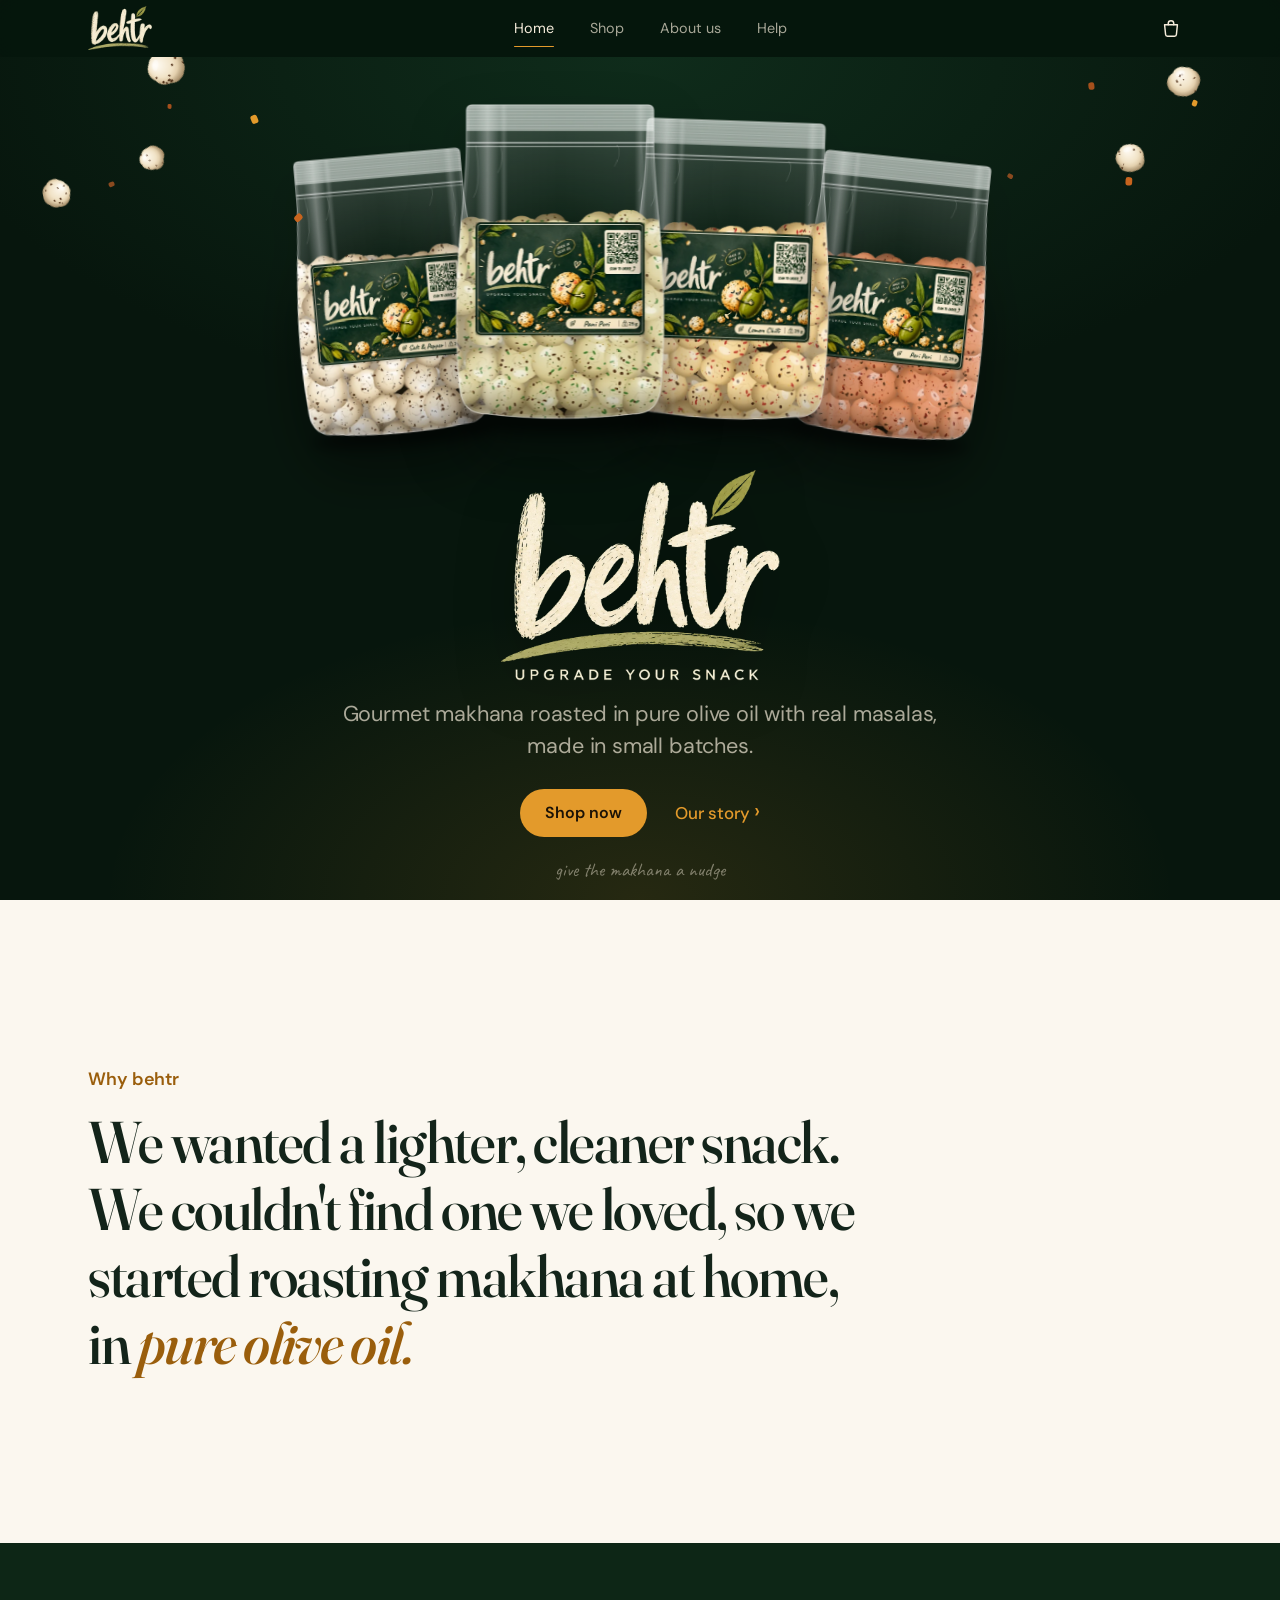
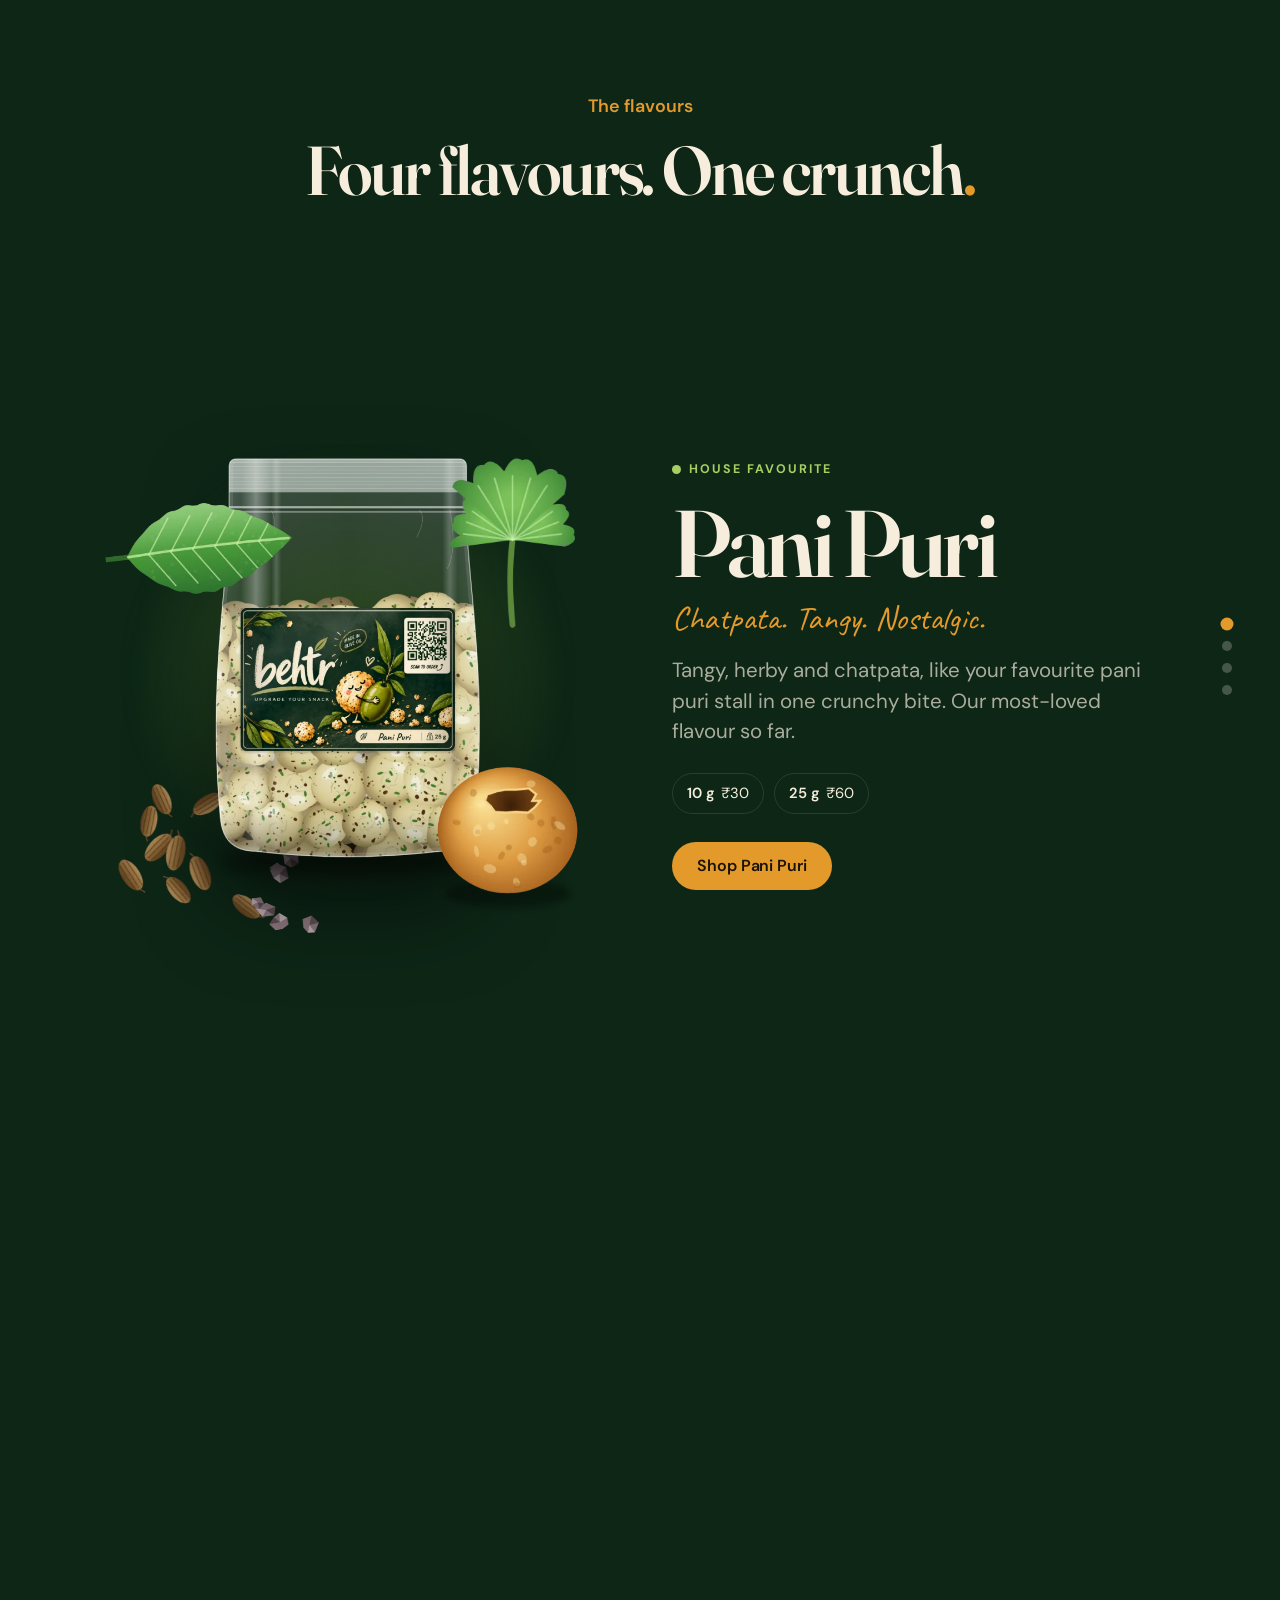
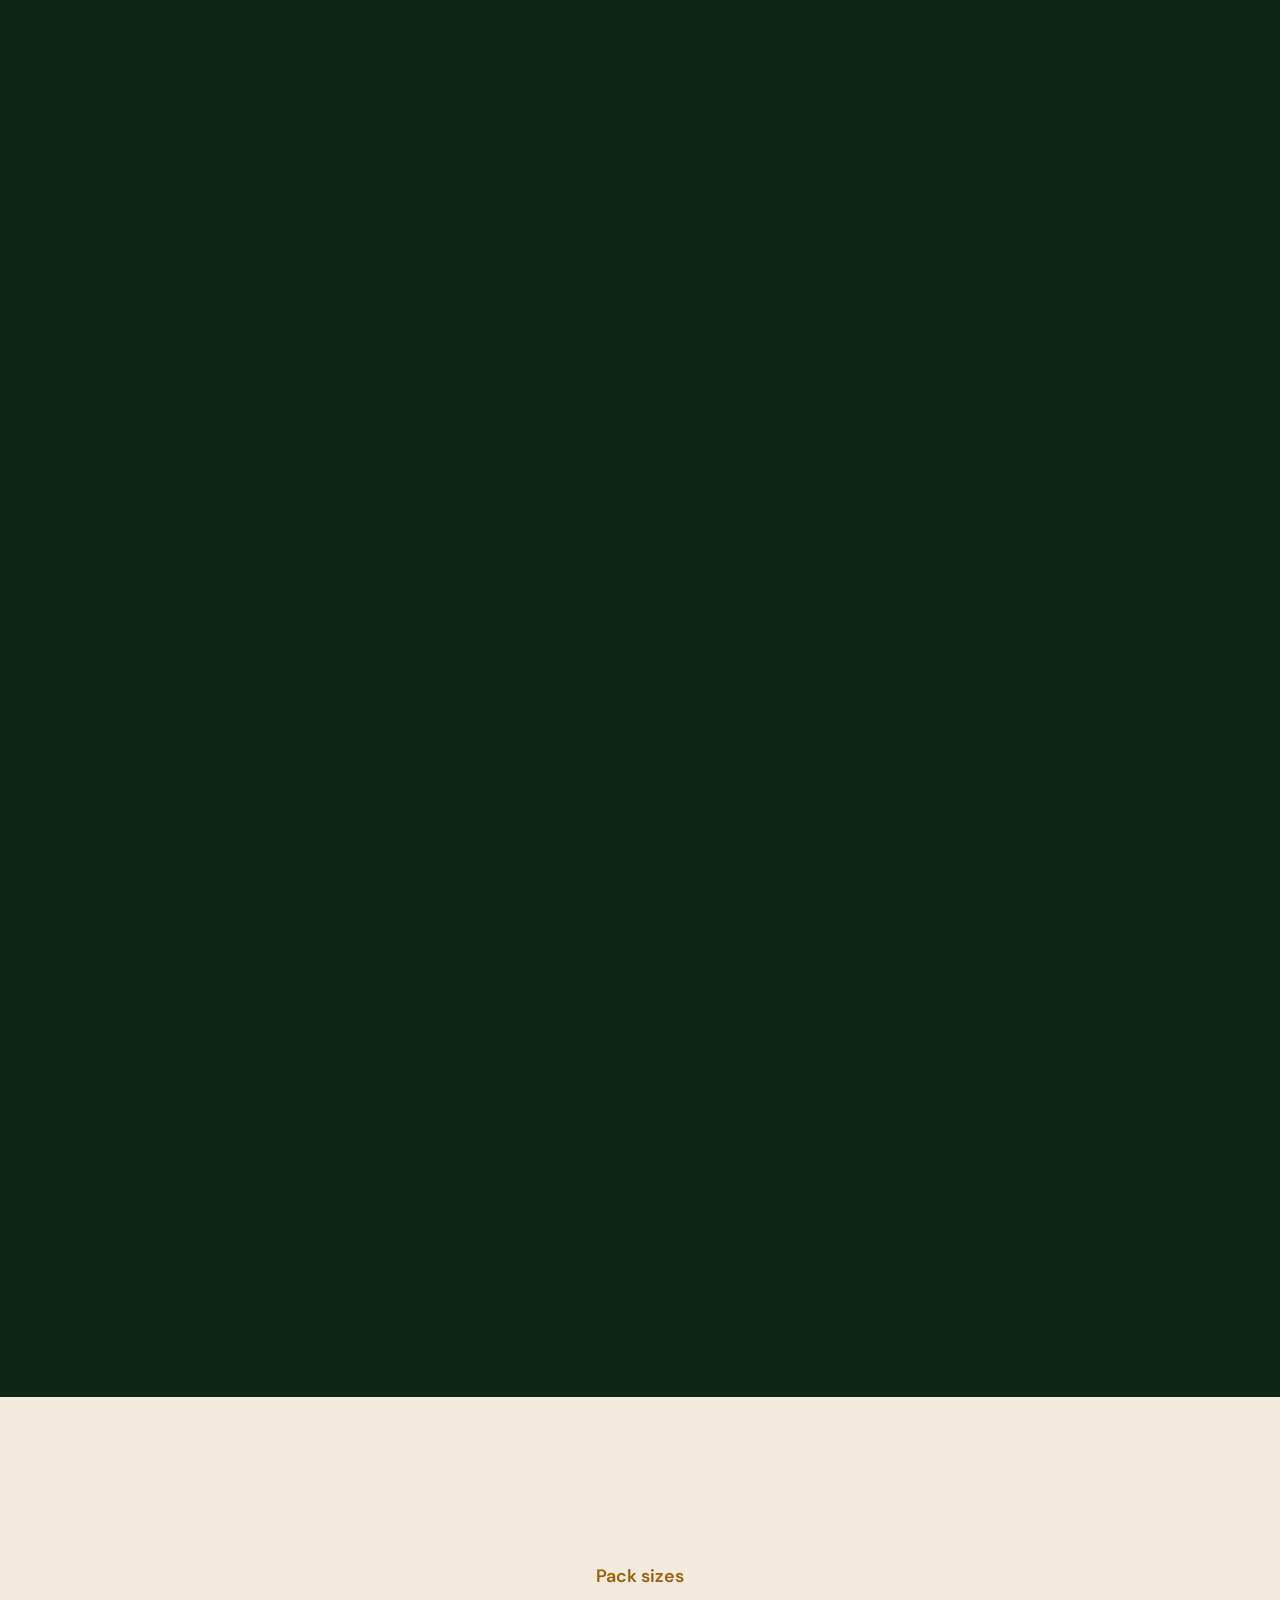
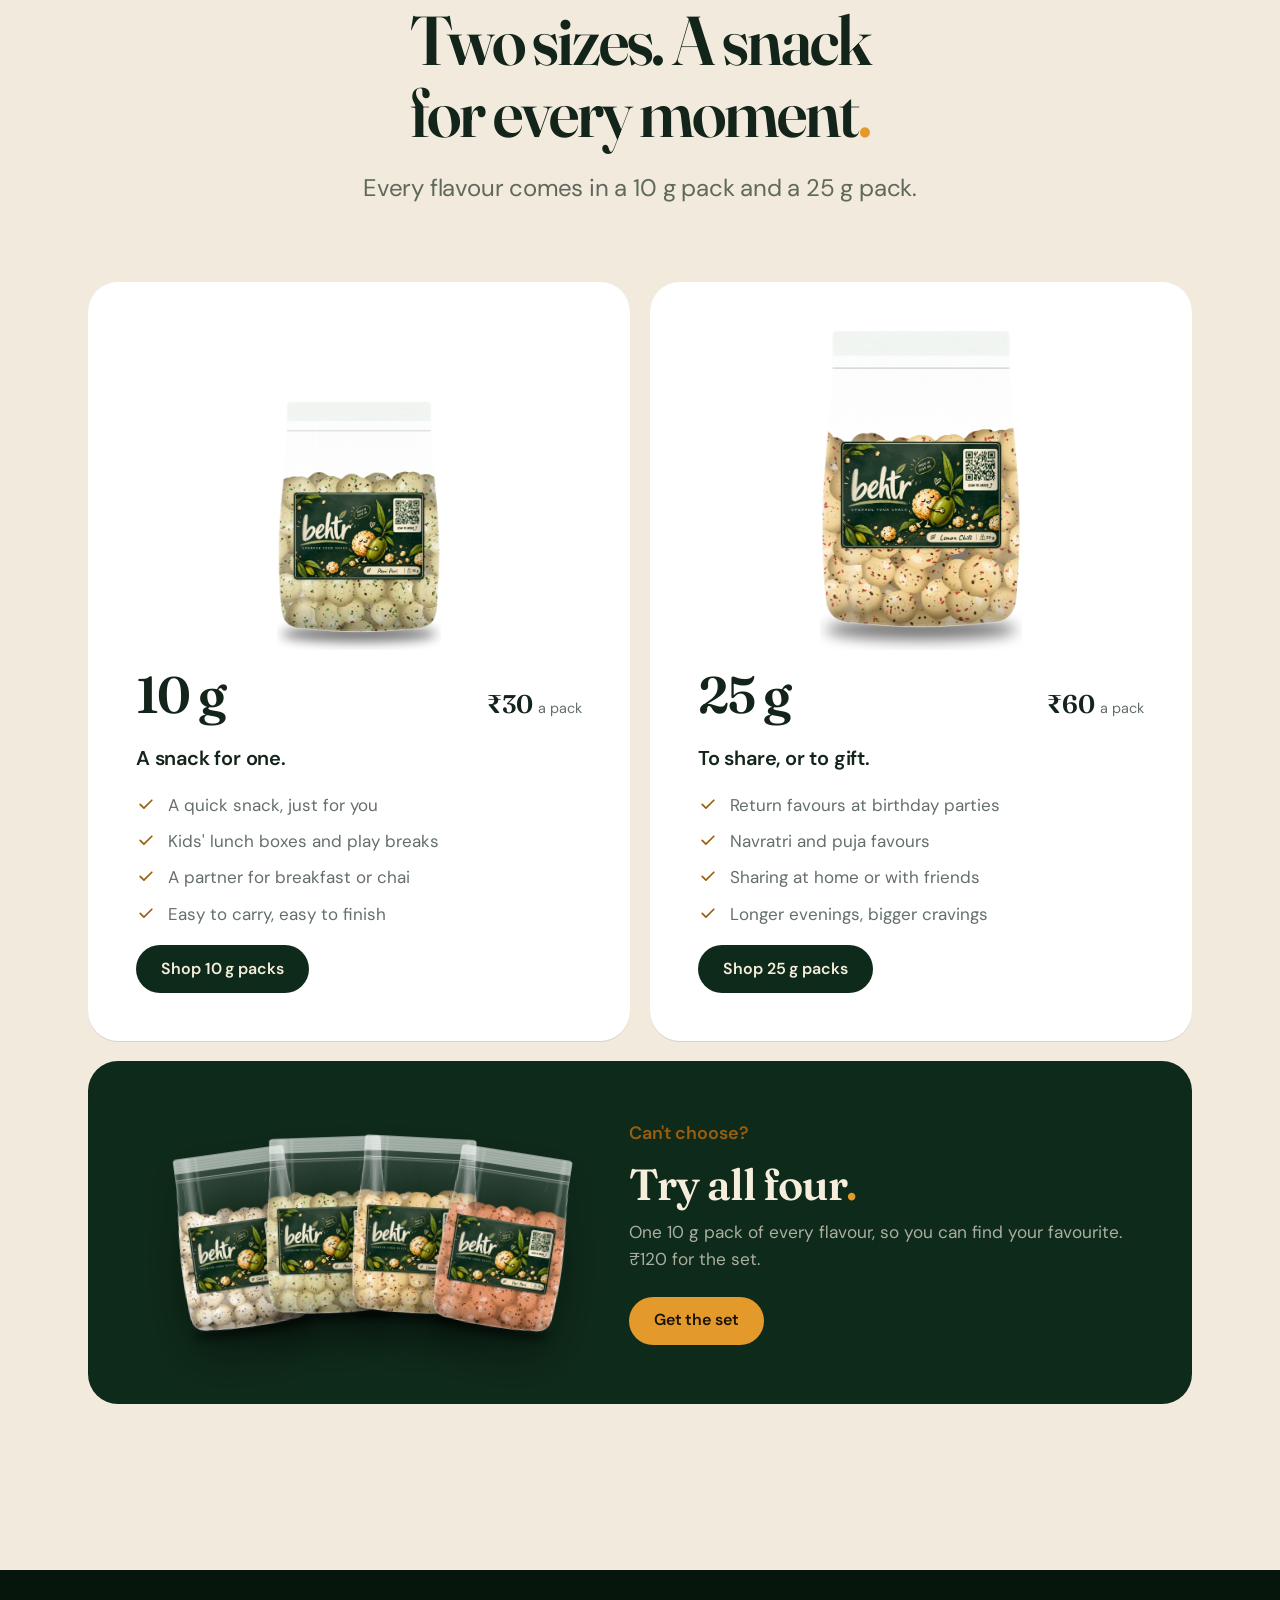
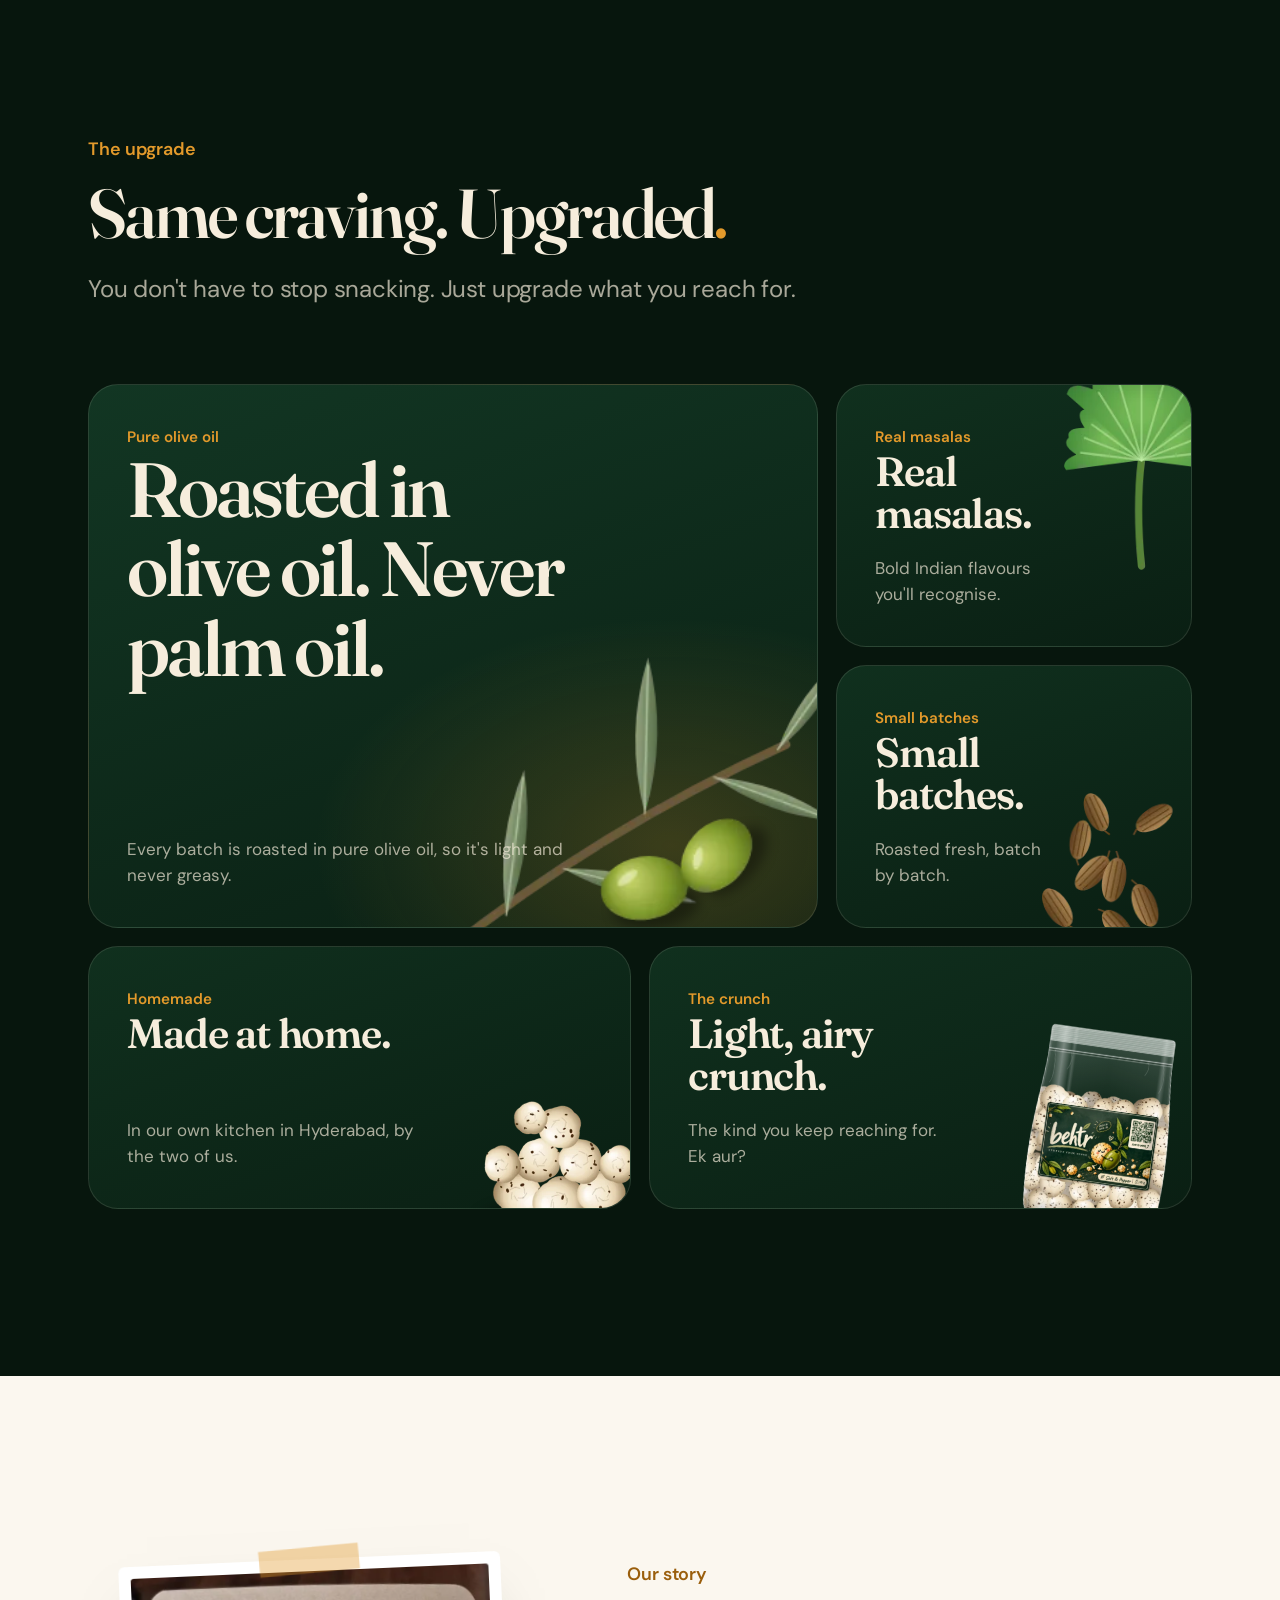
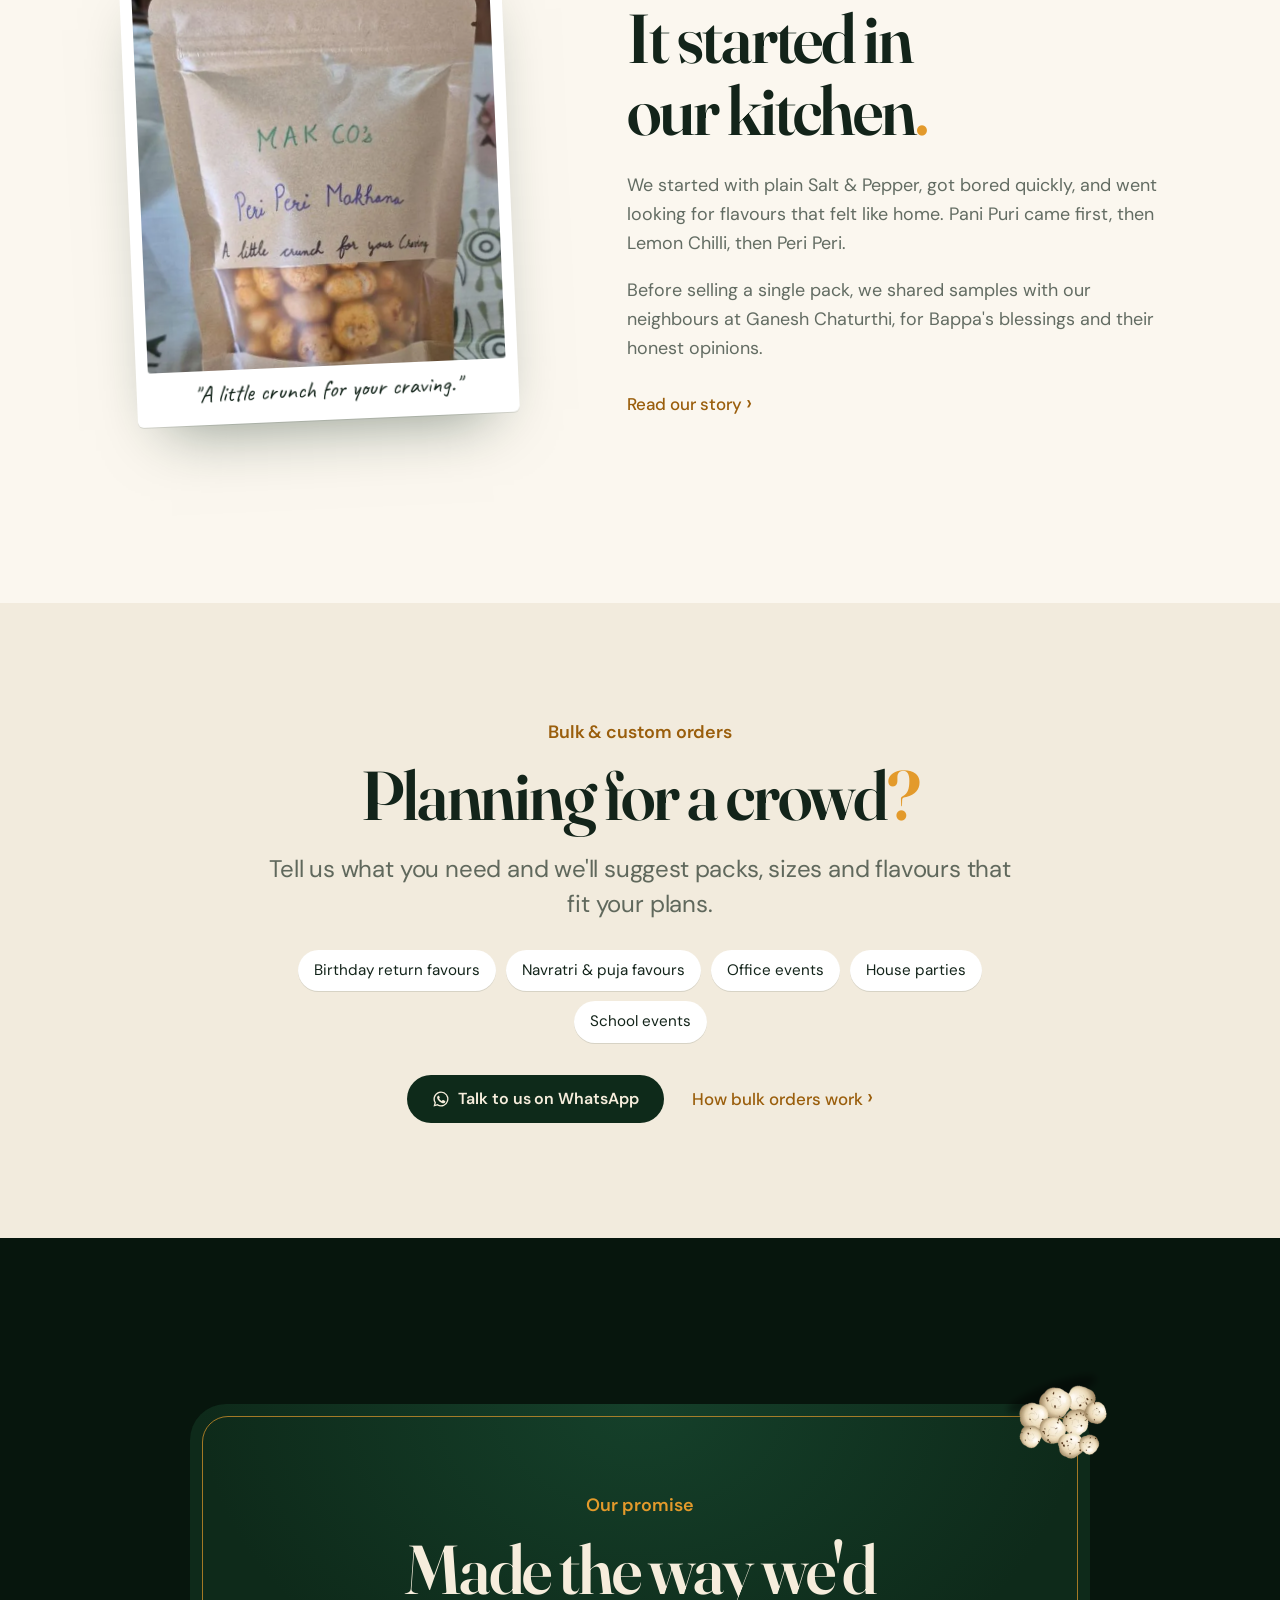
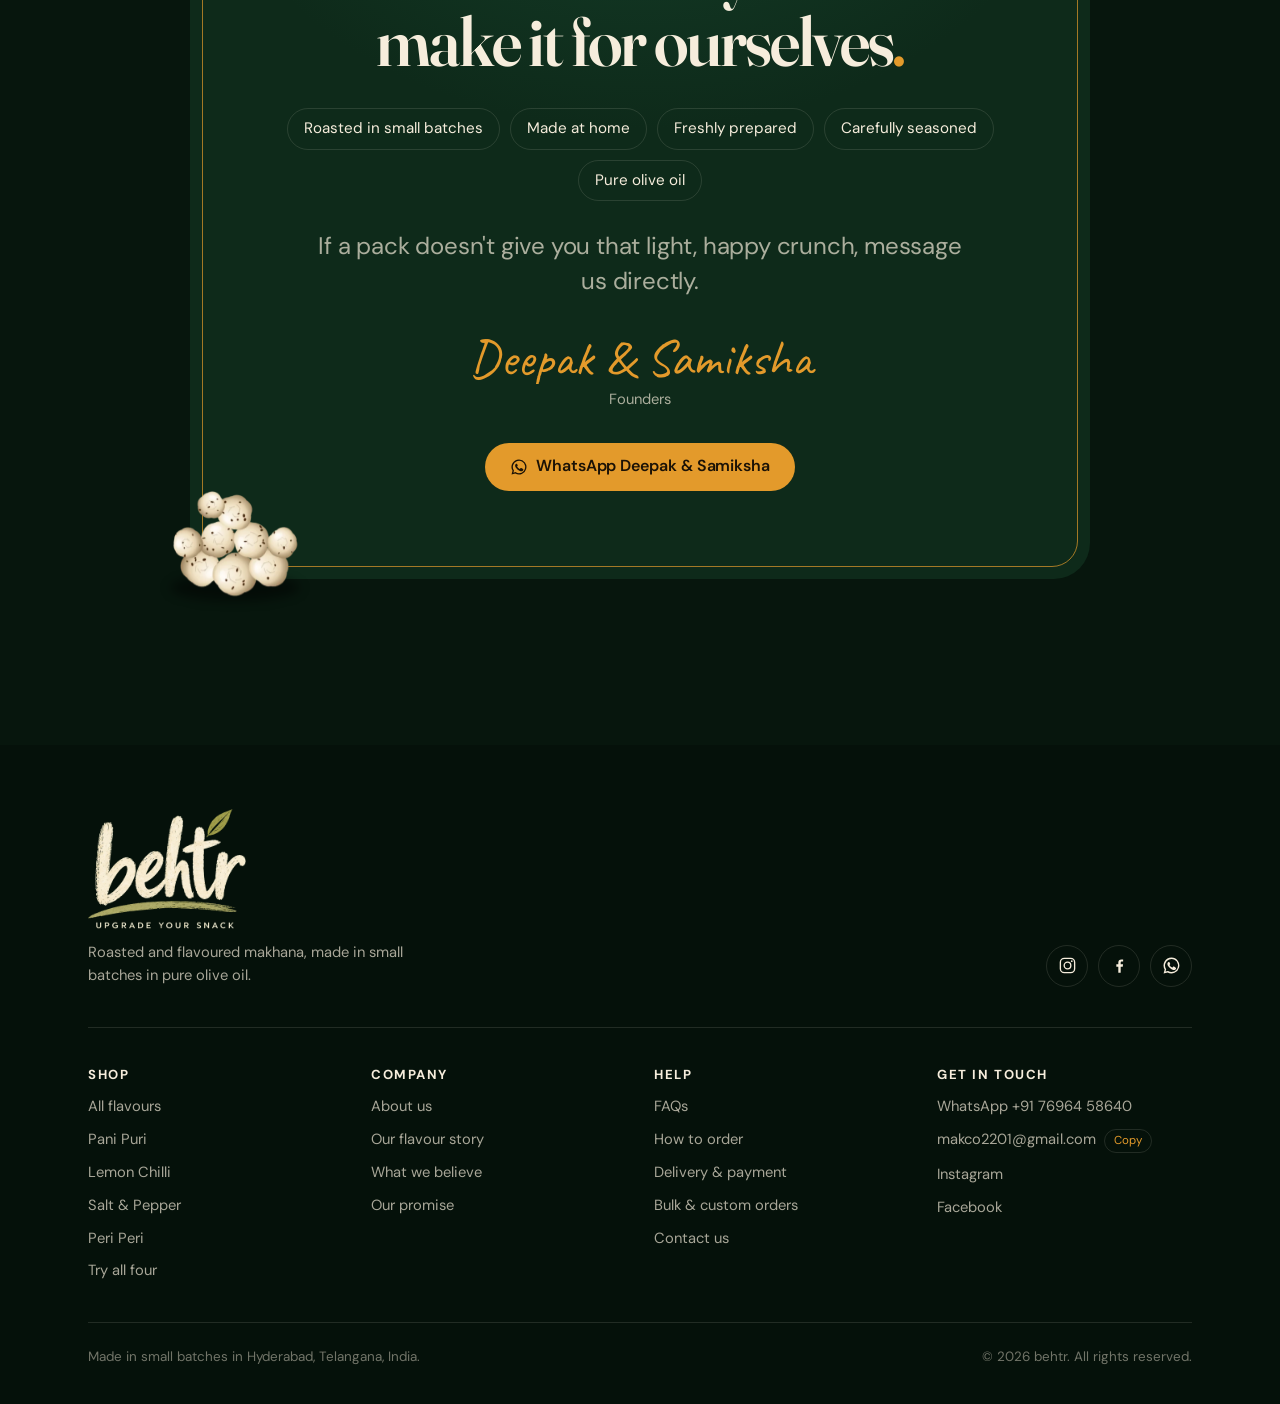
==== commit 4455f5b1: "Update site to use new logo and point to the sheet in upyoursnack account" ====
--- a/index.html
+++ b/index.html
@@ -6,14 +6,14 @@
 <title>behtr · Upgrade your snack</title>
 <meta name="description" content="Gourmet makhana roasted in pure olive oil, with real masalas. Four flavours in 10 g and 25 g packs, made in small batches in Hyderabad.">
 <meta name="theme-color" content="#07160d">
-<link rel="icon" type="image/png" href="assets/img/icon-180.png?v=90e045e68a"><link rel="apple-touch-icon" href="assets/img/icon-180.png?v=90e045e68a">
+<link rel="icon" type="image/png" href="assets/img/icon-180.png?v=707885dda2"><link rel="apple-touch-icon" href="assets/img/icon-180.png?v=707885dda2">
 <link rel="preconnect" href="https://fonts.googleapis.com"><link rel="preconnect" href="https://fonts.gstatic.com" crossorigin><link rel="stylesheet" href="https://fonts.googleapis.com/css2?family=Fraunces:ital,opsz,wght,SOFT@0,9..144,300..700,0..100;1,9..144,300..700,0..100&family=DM+Sans:ital,opsz,wght@0,9..40,400..700;1,9..40,400..700&family=Caveat:wght@500..700&display=swap">
-<link rel="stylesheet" href="assets/site.css?v=90e045e68a">
-<link rel="preload" as="image" href="assets/img/logo-hand-860.webp?v=90e045e68a"><link rel="preload" as="image" href="assets/img/pouch-pani-puri-25.webp?v=90e045e68a"><link rel="preload" as="image" href="assets/img/pouch-salt-pepper-25.webp?v=90e045e68a"><link rel="preload" as="image" href="assets/img/pouch-lemon-chilli-25.webp?v=90e045e68a"><link rel="preload" as="image" href="assets/img/pouch-peri-peri-25.webp?v=90e045e68a"></head>
+<link rel="stylesheet" href="assets/site.css?v=707885dda2">
+<link rel="preload" as="image" href="assets/img/logo-brush-792.webp?v=707885dda2"><link rel="preload" as="image" href="assets/img/pouch-pani-puri-25.webp?v=707885dda2"><link rel="preload" as="image" href="assets/img/pouch-salt-pepper-25.webp?v=707885dda2"><link rel="preload" as="image" href="assets/img/pouch-lemon-chilli-25.webp?v=707885dda2"><link rel="preload" as="image" href="assets/img/pouch-peri-peri-25.webp?v=707885dda2"></head>
 <body data-page="home">
 <header class="gnav">
   <div class="wrap gnav-row">
-    <a class="brand" href="index.html" aria-label="behtr home"><img src="assets/img/logo-hand-320.webp?v=90e045e68a" srcset="assets/img/logo-hand-320.webp?v=90e045e68a 1x, assets/img/logo-hand-860.webp?v=90e045e68a 3x" alt="behtr" width="320" height="116"></a>
+    <a class="brand" href="index.html" aria-label="behtr home"><img src="assets/img/logo-brush-mark-120.webp?v=707885dda2" alt="behtr" width="174" height="120"></a>
     <nav class="gnav-links" aria-label="Main"><a href="index.html" aria-current="page">Home</a><a href="shop.html">Shop</a><a href="about.html">About us</a><a href="help.html">Help</a></nav>
     <div class="gnav-right">
       <button class="bag-btn" type="button" aria-label="Bag"><svg viewBox="0 0 24 24" fill="none" stroke="currentColor" stroke-width="1.6" stroke-linecap="round" stroke-linejoin="round" aria-hidden="true"><path d="M5 8.5h14l-1.1 10.6a2 2 0 0 1-2 1.9H8.1a2 2 0 0 1-2-1.9z"/><path d="M9 8.5V7a3 3 0 0 1 6 0v1.5"/></svg><span class="bag-count">0</span></button>
@@ -26,11 +26,10 @@
 
 <section class="hero center" aria-labelledby="hero-t">
   <div class="stage">
-    <div class="lineup"><a class="lu" href="shop.html#salt-pepper" aria-label="Shop Salt &amp; Pepper"><img src="assets/img/pouch-salt-pepper-25.webp?v=90e045e68a" alt="Salt &amp; Pepper makhana pack" width="524" height="787" fetchpriority="high" decoding="async"><span class="lu-name" aria-hidden="true">Salt &amp; Pepper</span></a><a class="lu" href="shop.html#pani-puri" aria-label="Shop Pani Puri"><img src="assets/img/pouch-pani-puri-25.webp?v=90e045e68a" alt="Pani Puri makhana pack" width="524" height="787" fetchpriority="high" decoding="async"><span class="lu-name" aria-hidden="true">Pani Puri</span></a><a class="lu" href="shop.html#lemon-chilli" aria-label="Shop Lemon Chilli"><img src="assets/img/pouch-lemon-chilli-25.webp?v=90e045e68a" alt="Lemon Chilli makhana pack" width="524" height="787" fetchpriority="high" decoding="async"><span class="lu-name" aria-hidden="true">Lemon Chilli</span></a><a class="lu" href="shop.html#peri-peri" aria-label="Shop Peri Peri"><img src="assets/img/pouch-peri-peri-25.webp?v=90e045e68a" alt="Peri Peri makhana pack" width="524" height="787" fetchpriority="high" decoding="async"><span class="lu-name" aria-hidden="true">Peri Peri</span></a></div>
-  </div>
-  <div class="wrap">
-    <h1 class="hero-mark boot b1" id="hero-t"><img src="assets/img/logo-hand-860.webp?v=90e045e68a" alt="behtr." width="860" height="312" fetchpriority="high"></h1>
-    <p class="hero-tag boot b2">Upgrade your snack<span class="stop">.</span></p>
+    <div class="lineup"><a class="lu" href="shop.html#salt-pepper" aria-label="Shop Salt &amp; Pepper"><img src="assets/img/pouch-salt-pepper-25.webp?v=707885dda2" alt="Salt &amp; Pepper makhana pack" width="486" height="773" fetchpriority="high" decoding="async"><span class="lu-name" aria-hidden="true">Salt &amp; Pepper</span></a><a class="lu" href="shop.html#pani-puri" aria-label="Shop Pani Puri"><img src="assets/img/pouch-pani-puri-25.webp?v=707885dda2" alt="Pani Puri makhana pack" width="486" height="773" fetchpriority="high" decoding="async"><span class="lu-name" aria-hidden="true">Pani Puri</span></a><a class="lu" href="shop.html#lemon-chilli" aria-label="Shop Lemon Chilli"><img src="assets/img/pouch-lemon-chilli-25.webp?v=707885dda2" alt="Lemon Chilli makhana pack" width="486" height="773" fetchpriority="high" decoding="async"><span class="lu-name" aria-hidden="true">Lemon Chilli</span></a><a class="lu" href="shop.html#peri-peri" aria-label="Shop Peri Peri"><img src="assets/img/pouch-peri-peri-25.webp?v=707885dda2" alt="Peri Peri makhana pack" width="486" height="773" fetchpriority="high" decoding="async"><span class="lu-name" aria-hidden="true">Peri Peri</span></a></div>
+  </div>
+  <div class="wrap">
+    <h1 class="hero-mark boot b1" id="hero-t"><img src="assets/img/logo-brush-792.webp?v=707885dda2" alt="behtr: upgrade your snack" width="784" height="595" fetchpriority="high"></h1>
     <p class="lead boot b3">Gourmet makhana roasted in pure olive oil with real masalas, made in small batches.</p>
     <div class="ctas boot b4"><a class="btn btn-gold" href="shop.html">Shop now</a><a class="more" href="about.html">Our story</a></div>
   </div>
@@ -49,7 +48,7 @@
   <div class="sc-head wrap center"><span class="eyebrow">The flavours</span><h2 class="h2" id="fl-t">Four flavours. One crunch<span class="stop">.</span></h2></div>
   <div class="sc-chaps"><div class="sc-sticky"><div class="wrap" style="position:relative;height:100%">
     <article class="chap" data-tint="#0d2616" data-name="Pani Puri" style="--acc:#6E9A3A;--acc-ui:#a6cf62">
-      <div class="chap-visual"><span class="glow"></span><span class="prop " style="left:0%;top:8%;width:36%" data-depth="1.4" data-dir="l"><img src="assets/img/prop-mint.webp?v=90e045e68a" alt="" style="--fd:-0.0s" decoding="async"></span><span class="prop " style="left:72%;top:2%;width:24%" data-depth="1" data-dir="r"><img src="assets/img/prop-coriander.webp?v=90e045e68a" alt="" style="--fd:-1.3s" decoding="async"></span><span class="prop back" style="left:4%;top:66%;width:28%" data-depth="0.8" data-dir="l"><img src="assets/img/prop-jeera.webp?v=90e045e68a" alt="" style="--fd:-2.6s" decoding="async"></span><span class="prop " style="left:70%;top:60%;width:27%" data-depth="1.2" data-dir="r"><img src="assets/img/prop-puri.webp?v=90e045e68a" alt="" style="--fd:-3.9s" decoding="async"></span><span class="prop back" style="left:30%;top:80%;width:13%" data-depth="0.6" data-dir="l"><img src="assets/img/prop-blacksalt.webp?v=90e045e68a" alt="" style="--fd:-5.2s" decoding="async"></span><img class="pouch" src="assets/img/pouch-pani-puri-25.webp?v=90e045e68a" alt="Pani Puri makhana in a clear pouch with the behtr label" width="524" height="787" decoding="async"></div>
+      <div class="chap-visual"><span class="glow"></span><span class="prop " style="left:0%;top:8%;width:36%" data-depth="1.4" data-dir="l"><img src="assets/img/prop-mint.webp?v=707885dda2" alt="" style="--fd:-0.0s" decoding="async"></span><span class="prop " style="left:72%;top:2%;width:24%" data-depth="1" data-dir="r"><img src="assets/img/prop-coriander.webp?v=707885dda2" alt="" style="--fd:-1.3s" decoding="async"></span><span class="prop back" style="left:4%;top:66%;width:28%" data-depth="0.8" data-dir="l"><img src="assets/img/prop-jeera.webp?v=707885dda2" alt="" style="--fd:-2.6s" decoding="async"></span><span class="prop " style="left:70%;top:60%;width:27%" data-depth="1.2" data-dir="r"><img src="assets/img/prop-puri.webp?v=707885dda2" alt="" style="--fd:-3.9s" decoding="async"></span><span class="prop back" style="left:30%;top:80%;width:13%" data-depth="0.6" data-dir="l"><img src="assets/img/prop-blacksalt.webp?v=707885dda2" alt="" style="--fd:-5.2s" decoding="async"></span><img class="pouch" src="assets/img/pouch-pani-puri-25.webp?v=707885dda2" alt="Pani Puri makhana in a clear pouch with the behtr label" width="486" height="773" decoding="async"></div>
       <div class="chap-text">
         <span class="chap-badge">House favourite</span>
         <h3>Pani Puri</h3>
@@ -59,7 +58,7 @@
         <div class="ctas"><a class="btn btn-gold" href="shop.html#pani-puri">Shop Pani Puri</a></div>
       </div>
     </article><article class="chap" data-tint="#26100c" data-name="Lemon Chilli" style="--acc:#C2312A;--acc-ui:#ff7a6e">
-      <div class="chap-visual"><span class="glow"></span><span class="prop " style="left:68%;top:4%;width:30%" data-depth="1.1" data-dir="r"><img src="assets/img/prop-lime.webp?v=90e045e68a" alt="" style="--fd:-0.0s" decoding="async"></span><span class="prop " style="left:2%;top:64%;width:32%" data-depth="1" data-dir="l"><img src="assets/img/prop-limewedge.webp?v=90e045e68a" alt="" style="--fd:-1.3s" decoding="async"></span><span class="prop " style="left:-2%;top:12%;width:40%" data-depth="1.4" data-dir="l"><img src="assets/img/prop-chilli.webp?v=90e045e68a" alt="" style="--fd:-2.6s" decoding="async"></span><span class="prop back" style="left:66%;top:64%;width:28%" data-depth="0.8" data-dir="r"><img src="assets/img/prop-flakes.webp?v=90e045e68a" alt="" style="--fd:-3.9s" decoding="async"></span><img class="pouch" src="assets/img/pouch-lemon-chilli-25.webp?v=90e045e68a" alt="Lemon Chilli makhana in a clear pouch with the behtr label" width="524" height="787" decoding="async"></div>
+      <div class="chap-visual"><span class="glow"></span><span class="prop " style="left:68%;top:4%;width:30%" data-depth="1.1" data-dir="r"><img src="assets/img/prop-lime.webp?v=707885dda2" alt="" style="--fd:-0.0s" decoding="async"></span><span class="prop " style="left:2%;top:64%;width:32%" data-depth="1" data-dir="l"><img src="assets/img/prop-limewedge.webp?v=707885dda2" alt="" style="--fd:-1.3s" decoding="async"></span><span class="prop " style="left:-2%;top:12%;width:40%" data-depth="1.4" data-dir="l"><img src="assets/img/prop-chilli.webp?v=707885dda2" alt="" style="--fd:-2.6s" decoding="async"></span><span class="prop back" style="left:66%;top:64%;width:28%" data-depth="0.8" data-dir="r"><img src="assets/img/prop-flakes.webp?v=707885dda2" alt="" style="--fd:-3.9s" decoding="async"></span><img class="pouch" src="assets/img/pouch-lemon-chilli-25.webp?v=707885dda2" alt="Lemon Chilli makhana in a clear pouch with the behtr label" width="486" height="773" decoding="async"></div>
       <div class="chap-text">
         <span class="chap-badge">Zesty</span>
         <h3>Lemon Chilli</h3>
@@ -69,7 +68,7 @@
         <div class="ctas"><a class="btn btn-gold" href="shop.html#lemon-chilli">Shop Lemon Chilli</a></div>
       </div>
     </article><article class="chap" data-tint="#141210" data-name="Salt & Pepper" style="--acc:#8b8178;--acc-ui:#dcd2c4">
-      <div class="chap-visual"><span class="glow"></span><span class="prop " style="left:-4%;top:62%;width:48%" data-depth="1.1" data-dir="l"><img src="assets/img/prop-spoon.webp?v=90e045e68a" alt="" style="--fd:-0.0s" decoding="async"></span><span class="prop " style="left:70%;top:8%;width:26%" data-depth="1.2" data-dir="r"><img src="assets/img/prop-peppercorns.webp?v=90e045e68a" alt="" style="--fd:-1.3s" decoding="async"></span><span class="prop " style="left:10%;top:10%;width:16%" data-depth="0.8" data-dir="l"><img src="assets/img/prop-pinksalt.webp?v=90e045e68a" alt="" style="--fd:-2.6s" decoding="async"></span><span class="prop back" style="left:74%;top:70%;width:20%" data-depth="0.7" data-dir="r"><img src="assets/img/prop-peppercorns.webp?v=90e045e68a" alt="" style="--fd:-3.9s" decoding="async"></span><img class="pouch" src="assets/img/pouch-salt-pepper-25.webp?v=90e045e68a" alt="Salt & Pepper makhana in a clear pouch with the behtr label" width="524" height="787" decoding="async"></div>
+      <div class="chap-visual"><span class="glow"></span><span class="prop " style="left:-4%;top:62%;width:48%" data-depth="1.1" data-dir="l"><img src="assets/img/prop-spoon.webp?v=707885dda2" alt="" style="--fd:-0.0s" decoding="async"></span><span class="prop " style="left:70%;top:8%;width:26%" data-depth="1.2" data-dir="r"><img src="assets/img/prop-peppercorns.webp?v=707885dda2" alt="" style="--fd:-1.3s" decoding="async"></span><span class="prop " style="left:10%;top:10%;width:16%" data-depth="0.8" data-dir="l"><img src="assets/img/prop-pinksalt.webp?v=707885dda2" alt="" style="--fd:-2.6s" decoding="async"></span><span class="prop back" style="left:74%;top:70%;width:20%" data-depth="0.7" data-dir="r"><img src="assets/img/prop-peppercorns.webp?v=707885dda2" alt="" style="--fd:-3.9s" decoding="async"></span><img class="pouch" src="assets/img/pouch-salt-pepper-25.webp?v=707885dda2" alt="Salt & Pepper makhana in a clear pouch with the behtr label" width="486" height="773" decoding="async"></div>
       <div class="chap-text">
         <span class="chap-badge">Classic</span>
         <h3>Salt &amp; Pepper</h3>
@@ -79,7 +78,7 @@
         <div class="ctas"><a class="btn btn-gold" href="shop.html#salt-pepper">Shop Salt &amp; Pepper</a></div>
       </div>
     </article><article class="chap" data-tint="#28130a" data-name="Peri Peri" style="--acc:#D4561E;--acc-ui:#ff9a5c">
-      <div class="chap-visual"><span class="glow"></span><span class="prop " style="left:-2%;top:10%;width:40%" data-depth="1.4" data-dir="l"><img src="assets/img/prop-birdseye.webp?v=90e045e68a" alt="" style="--fd:-0.0s" decoding="async"></span><span class="prop " style="left:66%;top:60%;width:31%" data-depth="1.1" data-dir="r"><img src="assets/img/prop-rings.webp?v=90e045e68a" alt="" style="--fd:-1.3s" decoding="async"></span><span class="prop back" style="left:2%;top:62%;width:36%" data-depth="0.7" data-dir="l"><img src="assets/img/prop-paprika.webp?v=90e045e68a" alt="" style="--fd:-2.6s" decoding="async"></span><span class="prop " style="left:64%;top:6%;width:34%" data-depth="1" data-dir="r"><img src="assets/img/prop-driedchilli.webp?v=90e045e68a" alt="" style="--fd:-3.9s" decoding="async"></span><img class="pouch" src="assets/img/pouch-peri-peri-25.webp?v=90e045e68a" alt="Peri Peri makhana in a clear pouch with the behtr label" width="524" height="787" decoding="async"></div>
+      <div class="chap-visual"><span class="glow"></span><span class="prop " style="left:-2%;top:10%;width:40%" data-depth="1.4" data-dir="l"><img src="assets/img/prop-birdseye.webp?v=707885dda2" alt="" style="--fd:-0.0s" decoding="async"></span><span class="prop " style="left:66%;top:60%;width:31%" data-depth="1.1" data-dir="r"><img src="assets/img/prop-rings.webp?v=707885dda2" alt="" style="--fd:-1.3s" decoding="async"></span><span class="prop back" style="left:2%;top:62%;width:36%" data-depth="0.7" data-dir="l"><img src="assets/img/prop-paprika.webp?v=707885dda2" alt="" style="--fd:-2.6s" decoding="async"></span><span class="prop " style="left:64%;top:6%;width:34%" data-depth="1" data-dir="r"><img src="assets/img/prop-driedchilli.webp?v=707885dda2" alt="" style="--fd:-3.9s" decoding="async"></span><img class="pouch" src="assets/img/pouch-peri-peri-25.webp?v=707885dda2" alt="Peri Peri makhana in a clear pouch with the behtr label" width="486" height="773" decoding="async"></div>
       <div class="chap-text">
         <span class="chap-badge">Fiery</span>
         <h3>Peri Peri</h3>
@@ -98,14 +97,14 @@
       <p class="lead">Every flavour comes in a 10 g pack and a 25 g pack.</p></div>
     <div class="sizes">
       <article class="size-card rv">
-        <div class="size-art s10"><img src="assets/img/pouch-pani-puri-10.webp?v=90e045e68a" alt="10 g pack of Pani Puri makhana" width="430" height="616" loading="lazy" decoding="async"></div>
+        <div class="size-art s10"><img src="assets/img/pouch-pani-puri-10.webp?v=707885dda2" alt="10 g pack of Pani Puri makhana" width="398" height="604" loading="lazy" decoding="async"></div>
         <div class="size-top"><h3>10 g</h3><span class="price">₹30 <small>a pack</small></span></div>
         <p class="tag">A snack for one.</p>
         <ul class="uses"><li><svg viewBox="0 0 24 24" fill="none" stroke="currentColor" stroke-width="2" stroke-linecap="round" stroke-linejoin="round" aria-hidden="true"><path d="M5 12.5l4.5 4.5L19 7.5"/></svg><span>A quick snack, just for you</span></li><li><svg viewBox="0 0 24 24" fill="none" stroke="currentColor" stroke-width="2" stroke-linecap="round" stroke-linejoin="round" aria-hidden="true"><path d="M5 12.5l4.5 4.5L19 7.5"/></svg><span>Kids' lunch boxes and play breaks</span></li><li><svg viewBox="0 0 24 24" fill="none" stroke="currentColor" stroke-width="2" stroke-linecap="round" stroke-linejoin="round" aria-hidden="true"><path d="M5 12.5l4.5 4.5L19 7.5"/></svg><span>A partner for breakfast or chai</span></li><li><svg viewBox="0 0 24 24" fill="none" stroke="currentColor" stroke-width="2" stroke-linecap="round" stroke-linejoin="round" aria-hidden="true"><path d="M5 12.5l4.5 4.5L19 7.5"/></svg><span>Easy to carry, easy to finish</span></li></ul>
         <a class="btn btn-dark" href="shop.html">Shop 10 g packs</a>
       </article>
       <article class="size-card rv d1">
-        <div class="size-art"><img src="assets/img/pouch-lemon-chilli-25.webp?v=90e045e68a" alt="25 g pack of Lemon Chilli makhana" width="524" height="787" loading="lazy" decoding="async"></div>
+        <div class="size-art"><img src="assets/img/pouch-lemon-chilli-25.webp?v=707885dda2" alt="25 g pack of Lemon Chilli makhana" width="486" height="773" loading="lazy" decoding="async"></div>
         <div class="size-top"><h3>25 g</h3><span class="price">₹60 <small>a pack</small></span></div>
         <p class="tag">To share, or to gift.</p>
         <ul class="uses"><li><svg viewBox="0 0 24 24" fill="none" stroke="currentColor" stroke-width="2" stroke-linecap="round" stroke-linejoin="round" aria-hidden="true"><path d="M5 12.5l4.5 4.5L19 7.5"/></svg><span>Return favours at birthday parties</span></li><li><svg viewBox="0 0 24 24" fill="none" stroke="currentColor" stroke-width="2" stroke-linecap="round" stroke-linejoin="round" aria-hidden="true"><path d="M5 12.5l4.5 4.5L19 7.5"/></svg><span>Navratri and puja favours</span></li><li><svg viewBox="0 0 24 24" fill="none" stroke="currentColor" stroke-width="2" stroke-linecap="round" stroke-linejoin="round" aria-hidden="true"><path d="M5 12.5l4.5 4.5L19 7.5"/></svg><span>Sharing at home or with friends</span></li><li><svg viewBox="0 0 24 24" fill="none" stroke="currentColor" stroke-width="2" stroke-linecap="round" stroke-linejoin="round" aria-hidden="true"><path d="M5 12.5l4.5 4.5L19 7.5"/></svg><span>Longer evenings, bigger cravings</span></li></ul>
@@ -113,7 +112,7 @@
       </article>
     </div>
     <div class="tryall rv">
-      <div class="fan"><img src="assets/img/pouch-salt-pepper-10.webp?v=90e045e68a" alt="" width="430" height="616" loading="lazy" decoding="async"><img src="assets/img/pouch-pani-puri-10.webp?v=90e045e68a" alt="" width="430" height="616" loading="lazy" decoding="async"><img src="assets/img/pouch-lemon-chilli-10.webp?v=90e045e68a" alt="" width="430" height="616" loading="lazy" decoding="async"><img src="assets/img/pouch-peri-peri-10.webp?v=90e045e68a" alt="" width="430" height="616" loading="lazy" decoding="async"></div>
+      <div class="fan"><img src="assets/img/pouch-salt-pepper-10.webp?v=707885dda2" alt="" width="398" height="604" loading="lazy" decoding="async"><img src="assets/img/pouch-pani-puri-10.webp?v=707885dda2" alt="" width="398" height="604" loading="lazy" decoding="async"><img src="assets/img/pouch-lemon-chilli-10.webp?v=707885dda2" alt="" width="398" height="604" loading="lazy" decoding="async"><img src="assets/img/pouch-peri-peri-10.webp?v=707885dda2" alt="" width="398" height="604" loading="lazy" decoding="async"></div>
       <div><span class="eyebrow">Can't choose?</span><h3>Try all four<span class="stop">.</span></h3><p>One 10 g pack of every flavour, so you can find your favourite. ₹120 for the set.</p><div class="ctas"><a class="btn btn-gold" href="shop.html#try-all">Get the set</a></div></div>
     </div>
   </div>
@@ -123,18 +122,18 @@
   <div class="wrap">
     <div class="sec-head"><span class="eyebrow">The upgrade</span><h2 class="h2" id="why-t">Same craving. Upgraded<span class="stop">.</span></h2><p class="lead">You don't have to stop snacking. Just upgrade what you reach for.</p></div>
     <div class="bento">
-      <article class="tile t-a rv"><div class="txt"><span class="k">Pure olive oil</span><h3>Roasted in olive oil. Never palm oil.</h3></div><p class="txt">Every batch is roasted in pure olive oil, so it's light and never greasy.</p><img src="assets/img/prop-olives.webp?v=90e045e68a" alt="" class="art" loading="lazy" decoding="async"></article>
-      <article class="tile t-b rv d1"><div class="txt"><span class="k">Real masalas</span><h3>Real masalas.</h3></div><p class="txt">Bold Indian flavours you'll recognise.</p><img src="assets/img/prop-coriander.webp?v=90e045e68a" alt="" class="art" loading="lazy" decoding="async"></article>
-      <article class="tile t-c rv d2"><div class="txt"><span class="k">Small batches</span><h3>Small batches.</h3></div><p class="txt">Roasted fresh, batch by batch.</p><img src="assets/img/prop-jeera.webp?v=90e045e68a" alt="" class="art" loading="lazy" decoding="async"></article>
-      <article class="tile t-d rv"><div class="txt"><span class="k">Homemade</span><h3>Made at home.</h3></div><p class="txt">In our own kitchen in Hyderabad, by the two of us.</p><img src="assets/img/prop-pearls.webp?v=90e045e68a" alt="" class="art" loading="lazy" decoding="async"></article>
-      <article class="tile t-e rv d1"><div class="txt"><span class="k">The crunch</span><h3>Light, airy crunch.</h3></div><p class="txt">The kind you keep reaching for. Ek aur?</p><img src="assets/img/pouch-salt-pepper-10.webp?v=90e045e68a" alt="" class="art" loading="lazy" style="transform:rotate(8deg)" decoding="async"></article>
+      <article class="tile t-a rv"><div class="txt"><span class="k">Pure olive oil</span><h3>Roasted in olive oil. Never palm oil.</h3></div><p class="txt">Every batch is roasted in pure olive oil, so it's light and never greasy.</p><img src="assets/img/prop-olives.webp?v=707885dda2" alt="" class="art" loading="lazy" decoding="async"></article>
+      <article class="tile t-b rv d1"><div class="txt"><span class="k">Real masalas</span><h3>Real masalas.</h3></div><p class="txt">Bold Indian flavours you'll recognise.</p><img src="assets/img/prop-coriander.webp?v=707885dda2" alt="" class="art" loading="lazy" decoding="async"></article>
+      <article class="tile t-c rv d2"><div class="txt"><span class="k">Small batches</span><h3>Small batches.</h3></div><p class="txt">Roasted fresh, batch by batch.</p><img src="assets/img/prop-jeera.webp?v=707885dda2" alt="" class="art" loading="lazy" decoding="async"></article>
+      <article class="tile t-d rv"><div class="txt"><span class="k">Homemade</span><h3>Made at home.</h3></div><p class="txt">In our own kitchen in Hyderabad, by the two of us.</p><img src="assets/img/prop-pearls.webp?v=707885dda2" alt="" class="art" loading="lazy" decoding="async"></article>
+      <article class="tile t-e rv d1"><div class="txt"><span class="k">The crunch</span><h3>Light, airy crunch.</h3></div><p class="txt">The kind you keep reaching for. Ek aur?</p><img src="assets/img/pouch-salt-pepper-10.webp?v=707885dda2" alt="" class="art" loading="lazy" style="transform:rotate(8deg)" decoding="async"></article>
     </div>
   </div>
 </section>
 
 <section class="sec light" aria-labelledby="st-t">
   <div class="wrap split">
-    <figure class="polaroid rv"><span class="tape" aria-hidden="true"></span><img src="assets/img/first-pouch.webp?v=90e045e68a" alt="One of our first handwritten pouches" width="560" height="617" loading="lazy" decoding="async"><figcaption>"A little crunch for your craving."</figcaption></figure>
+    <figure class="polaroid rv"><span class="tape" aria-hidden="true"></span><img src="assets/img/first-pouch.webp?v=707885dda2" alt="One of our first handwritten pouches" width="560" height="617" loading="lazy" decoding="async"><figcaption>"A little crunch for your craving."</figcaption></figure>
     <div>
       <span class="eyebrow">Our story</span>
       <h2 class="h2" id="st-t">It started in our kitchen<span class="stop">.</span></h2>
@@ -160,7 +159,7 @@
 <section class="sec ink" aria-labelledby="pr-t">
   <div class="wrap">
     <div class="promise">
-      <img src="assets/img/prop-pearls.webp?v=90e045e68a" alt="" class="pearls pl" loading="lazy" decoding="async"><img src="assets/img/prop-pearls.webp?v=90e045e68a" alt="" class="pearls pr" loading="lazy" decoding="async">
+      <img src="assets/img/prop-pearls.webp?v=707885dda2" alt="" class="pearls pl" loading="lazy" decoding="async"><img src="assets/img/prop-pearls.webp?v=707885dda2" alt="" class="pearls pr" loading="lazy" decoding="async">
       <span class="eyebrow">Our promise</span>
       <h2 class="h2" id="pr-t">Made the way we'd make it for ourselves<span class="stop">.</span></h2>
       <ul><li>Roasted in small batches</li><li>Made at home</li><li>Freshly prepared</li><li>Carefully seasoned</li><li>Pure olive oil</li></ul>
@@ -175,7 +174,7 @@
 <footer class="footer">
   <div class="wrap">
     <div class="f-top">
-      <div><a class="brand" href="index.html" aria-label="behtr home"><img src="assets/img/logo-hand-860.webp?v=90e045e68a" alt="behtr" width="860" height="312" loading="lazy"></a><p>Upgrade your snack. Roasted and flavoured makhana, made in small batches in pure olive oil.</p></div>
+      <div><a class="brand" href="index.html" aria-label="behtr home"><img src="assets/img/logo-brush-792.webp?v=707885dda2" alt="behtr: upgrade your snack" width="784" height="595" loading="lazy"></a><p>Roasted and flavoured makhana, made in small batches in pure olive oil.</p></div>
       <div class="social">
         <a href="#" data-social="instagram" aria-label="Instagram"><svg viewBox="0 0 24 24" fill="none" stroke="currentColor" stroke-width="1.7" aria-hidden="true"><rect x="3" y="3" width="18" height="18" rx="5"/><circle cx="12" cy="12" r="4.2"/><circle cx="17.4" cy="6.6" r="1.1" fill="currentColor" stroke="none"/></svg></a>
         <a href="#" data-social="facebook" aria-label="Facebook"><svg viewBox="0 0 24 24" fill="currentColor" aria-hidden="true"><path d="M13.5 21v-7.5h2.6l.4-3h-3V8.6c0-.9.3-1.5 1.5-1.5h1.6V4.4c-.3 0-1.2-.1-2.3-.1-2.3 0-3.8 1.4-3.8 3.9v2.3H8v3h2.5V21z"/></svg></a>
@@ -201,6 +200,6 @@
     </div>
   </div>
 </footer>
-<script src="assets/site.js?v=90e045e68a"></script>
+<script src="assets/site.js?v=707885dda2"></script>
 </body>
 </html>
--- a/assets/site.css
+++ b/assets/site.css
@@ -98,7 +98,7 @@
 .gnav.scrolled{border-bottom-color:var(--line-d)}
 .gnav-row{display:flex;align-items:center;justify-content:space-between;gap:20px;height:56px}
 .gnav .brand{display:flex;align-items:center;height:56px}
-.gnav .brand img{display:block;height:40px;width:auto;transition:transform .5s var(--ease),opacity .3s}
+.gnav .brand img{display:block;height:44px;width:auto;transition:transform .5s var(--ease),opacity .3s}
 .gnav .brand:hover img{transform:translateY(-1px) rotate(-1deg)}
 .gnav-links{display:flex;align-items:center;gap:clamp(18px,3vw,36px);font-size:.9rem}
 .gnav-links a{color:var(--cream-2);transition:color .2s;padding:6px 0;position:relative}
@@ -137,7 +137,7 @@
 .hero{position:relative;overflow:clip;display:flex;flex-direction:column;height:calc(100svh - 57px - env(safe-area-inset-top,0px));min-height:540px;max-height:1100px;padding-block:clamp(10px,2svh,28px) clamp(44px,7svh,72px);background:radial-gradient(60% 50% at 50% 100%,rgba(227,154,43,.14),transparent 70%),radial-gradient(80% 60% at 50% 0%,#0f2c1b 0%,transparent 70%),var(--ink)}
 .hero>.wrap{flex:none;width:100%}
 .hero-mark{margin:0 auto;line-height:0}
-.hero-mark img{display:block;margin-inline:auto;width:clamp(190px,min(26vw,30svh),340px);height:auto;filter:drop-shadow(0 14px 28px rgba(0,0,0,.28));transition:transform .8s var(--ease)}
+.hero-mark img{display:block;margin-inline:auto;width:clamp(170px,min(22vw,31svh),300px);height:auto;filter:drop-shadow(0 14px 28px rgba(0,0,0,.28));transition:transform .8s var(--ease)}
 .hero-mark:hover img{transform:rotate(-1deg) scale(1.02)}
 .hero-tag{margin:clamp(4px,1.2svh,14px) 0 0;font-family:var(--display);font-weight:500;font-size:clamp(1.65rem,min(4.6vw,5.8svh),3.5rem);line-height:1.04;letter-spacing:-.028em;color:var(--cream);font-variation-settings:"opsz" 96;text-wrap:balance}
 .hero .lead{max-width:42ch;margin:clamp(8px,2svh,22px) auto 0;font-size:clamp(1.02rem,min(1.7vw,2.4svh),1.35rem)}
@@ -149,7 +149,7 @@
 .lu:nth-child(1){--t:rotate(-5deg) translateY(4%);z-index:1}
 .lu:nth-child(2){--t:none;z-index:3;width:var(--pw)}
 .lu:nth-child(3){--t:rotate(2deg);z-index:2;width:calc(var(--pw) * .95)}
-@media (max-width:600px){.hero>.wrap{margin-bottom:auto}.hero-mark img{width:clamp(180px,min(56vw,22svh),260px)}.hero-tag{font-size:clamp(1.6rem,min(8.6vw,5svh),2.4rem)}.stage{flex:0 0 auto;height:calc(29vw * 1.5 + 30px);margin-top:auto}.lineup{--pw:min(29vw,60cqh)}.lu{margin-inline:calc(var(--pw) * -.21)}}
+@media (max-width:600px){.hero>.wrap{margin-bottom:auto}.hero-mark img{width:clamp(170px,min(52vw,24svh),230px)}.hero-tag{font-size:clamp(1.6rem,min(8.6vw,5svh),2.4rem)}.stage{flex:0 0 auto;height:calc(29vw * 1.5 + 30px);margin-top:auto}.lineup{--pw:min(29vw,60cqh)}.lu{margin-inline:calc(var(--pw) * -.21)}}
 .lu:nth-child(4){--t:rotate(6deg) translateY(5%);z-index:1}
 .lu-name{position:absolute;left:50%;top:-34px;transform:translate(-50%,8px);opacity:0;white-space:nowrap;font-size:.95rem;font-weight:600;color:var(--cream);background:rgba(7,22,13,.7);-webkit-backdrop-filter:blur(8px);backdrop-filter:blur(8px);padding:6px 14px;border-radius:999px;border:1px solid var(--line-d);transition:opacity .35s,transform .45s var(--ease);pointer-events:none}
 .lu-name::after{content:" ›";color:var(--gold)}
@@ -430,7 +430,7 @@
 /* ---------- footer ---------- */
 .footer{background:#05110a;color:var(--cream-2);padding-block:64px calc(36px + env(safe-area-inset-bottom,0px));font-size:.92rem}
 .f-top{display:flex;flex-wrap:wrap;align-items:flex-end;justify-content:space-between;gap:24px;padding-bottom:40px;border-bottom:1px solid var(--line-d)}
-.f-top .brand{display:block;height:96px}
+.f-top .brand{display:block;height:120px}
 .f-top .brand img{display:block;height:100%;width:auto}
 .f-top p{margin-top:12px;max-width:36ch}
 .social{display:flex;gap:10px}
@@ -531,3 +531,14 @@
   html{scroll-behavior:auto}
   *,*::before,*::after{animation-duration:.01ms!important;animation-iteration-count:1!important;transition-duration:.01ms!important}
 }
+
+/* personal UPI QR on the payment step */
+.qr-card{display:flex;align-items:center;gap:16px;margin:4px 0 14px;padding:12px;background:#fff;border:1px solid var(--line-l);border-radius:18px}
+.qr-card img{flex:none;width:148px;height:148px;border-radius:10px}
+.qr-card b{display:block;font-size:1rem;color:var(--text)}
+.qr-card small{display:block;margin-top:2px;color:var(--text-2);font-size:.86rem}
+.qr-tag{display:inline-block;margin-top:10px;padding:4px 10px;border-radius:999px;background:#FBF1DF;color:#7a4a0c;font-size:.78rem;font-weight:600}
+@media (max-width:420px){.qr-card{flex-direction:column;text-align:center}.qr-card img{width:200px;height:200px}}
+.paysteps .easy-out{color:var(--text-2)}
+.linkish{display:inline;padding:0;border:0;background:none;font:inherit;font-weight:600;color:#a8661a;text-decoration:underline;text-underline-offset:3px;cursor:pointer}
+.linkish:hover{color:#7a4a0c}
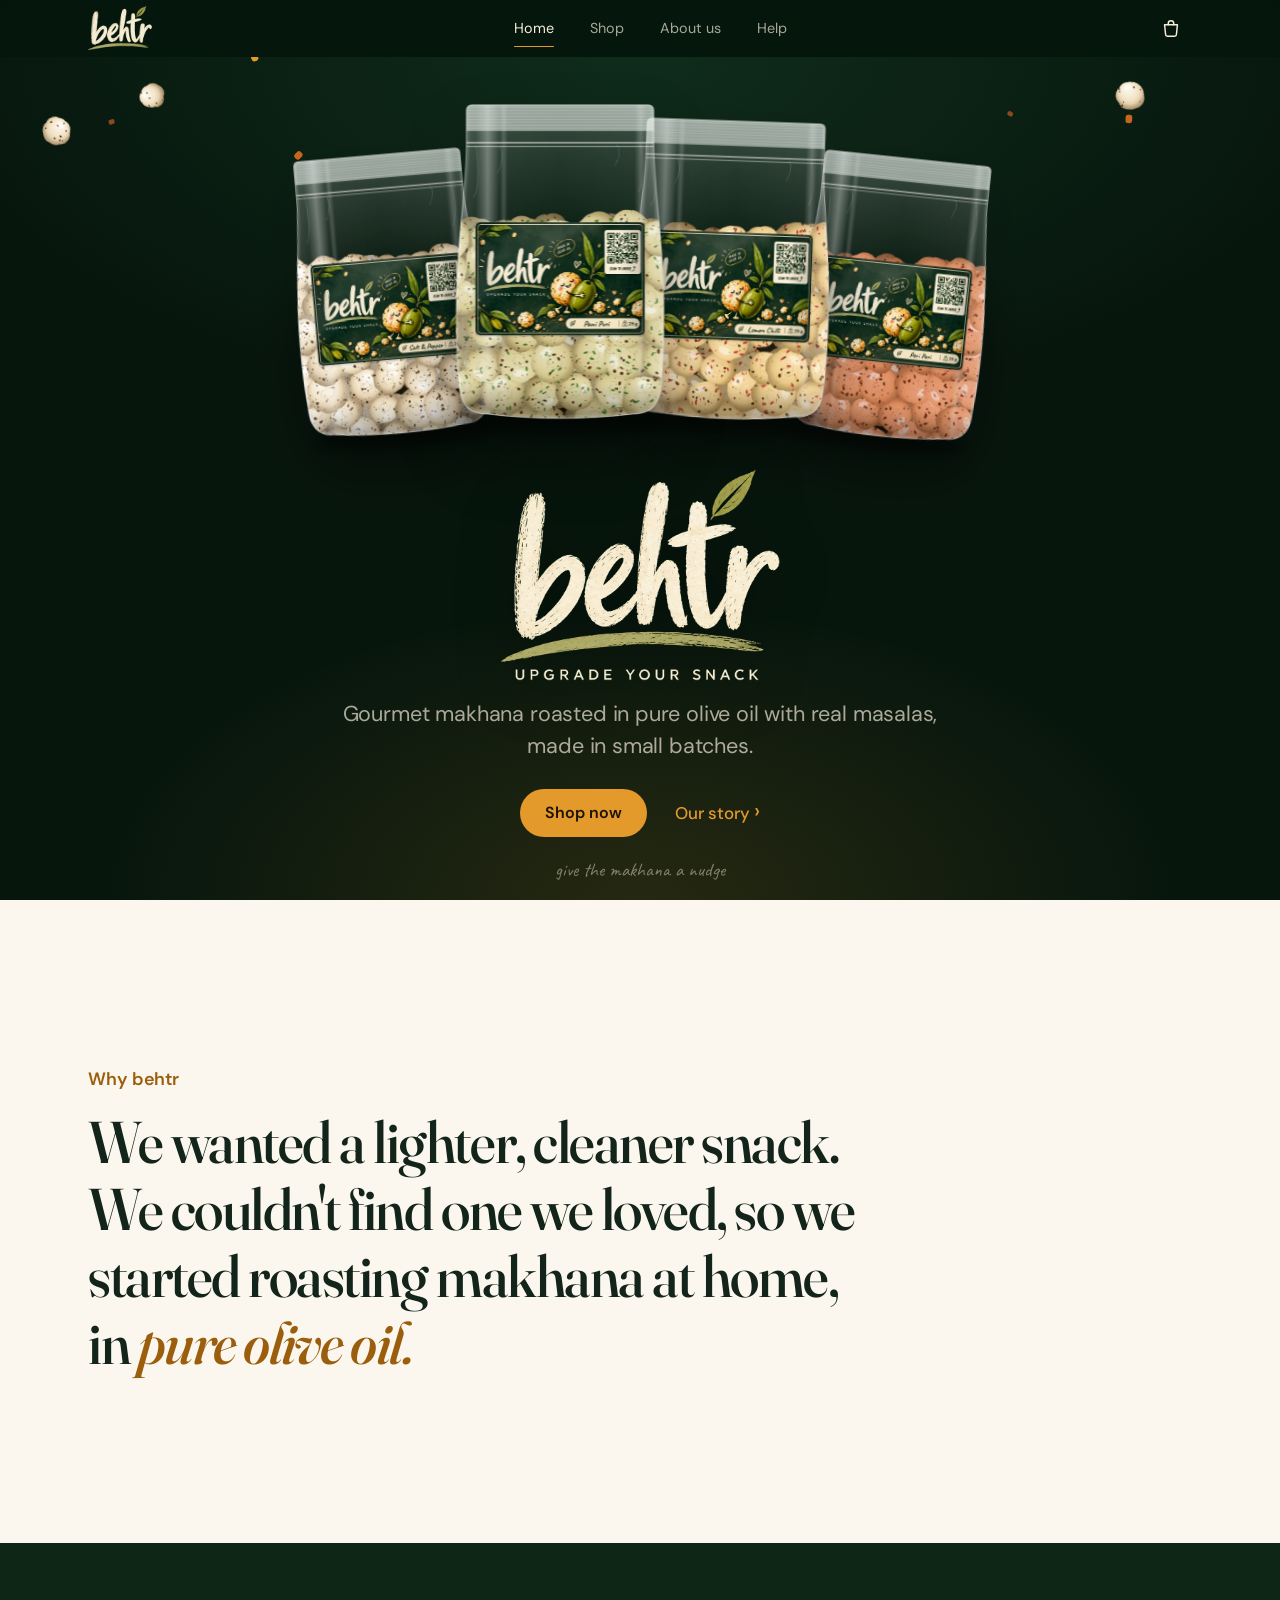
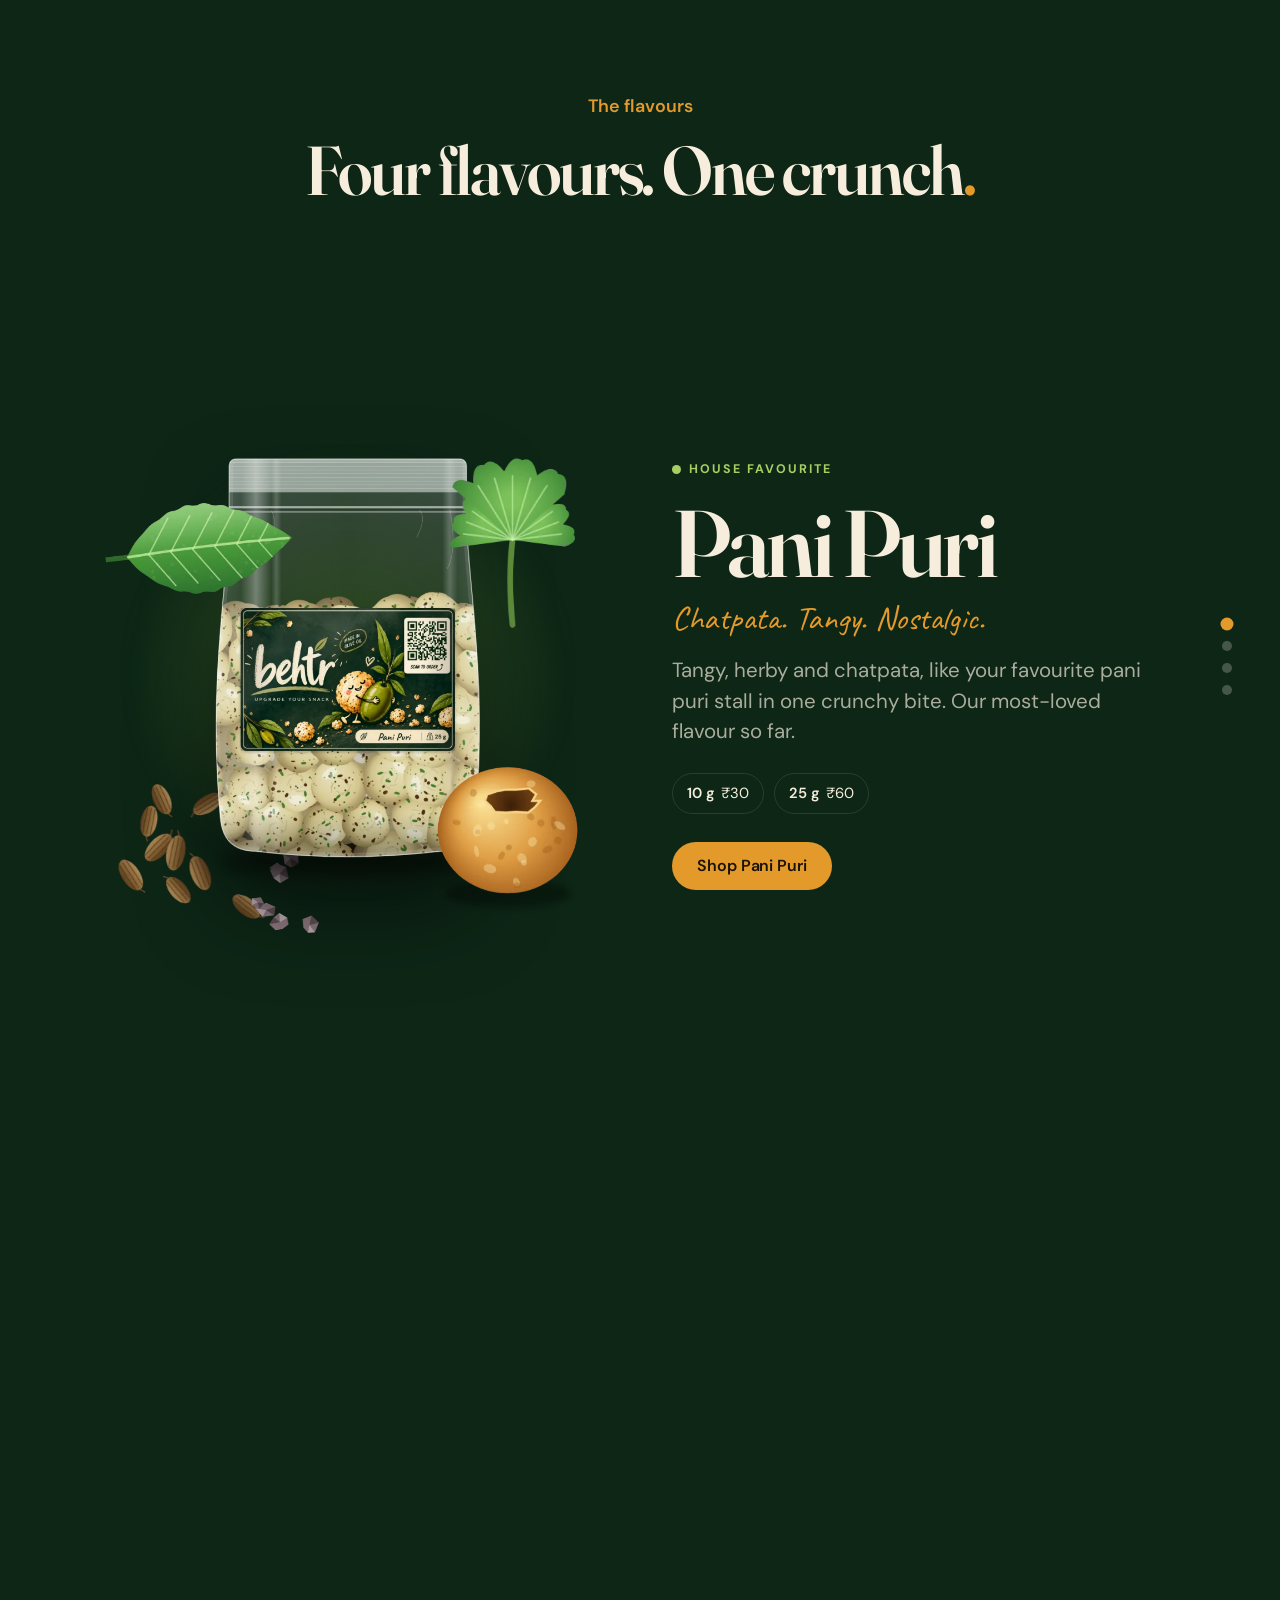
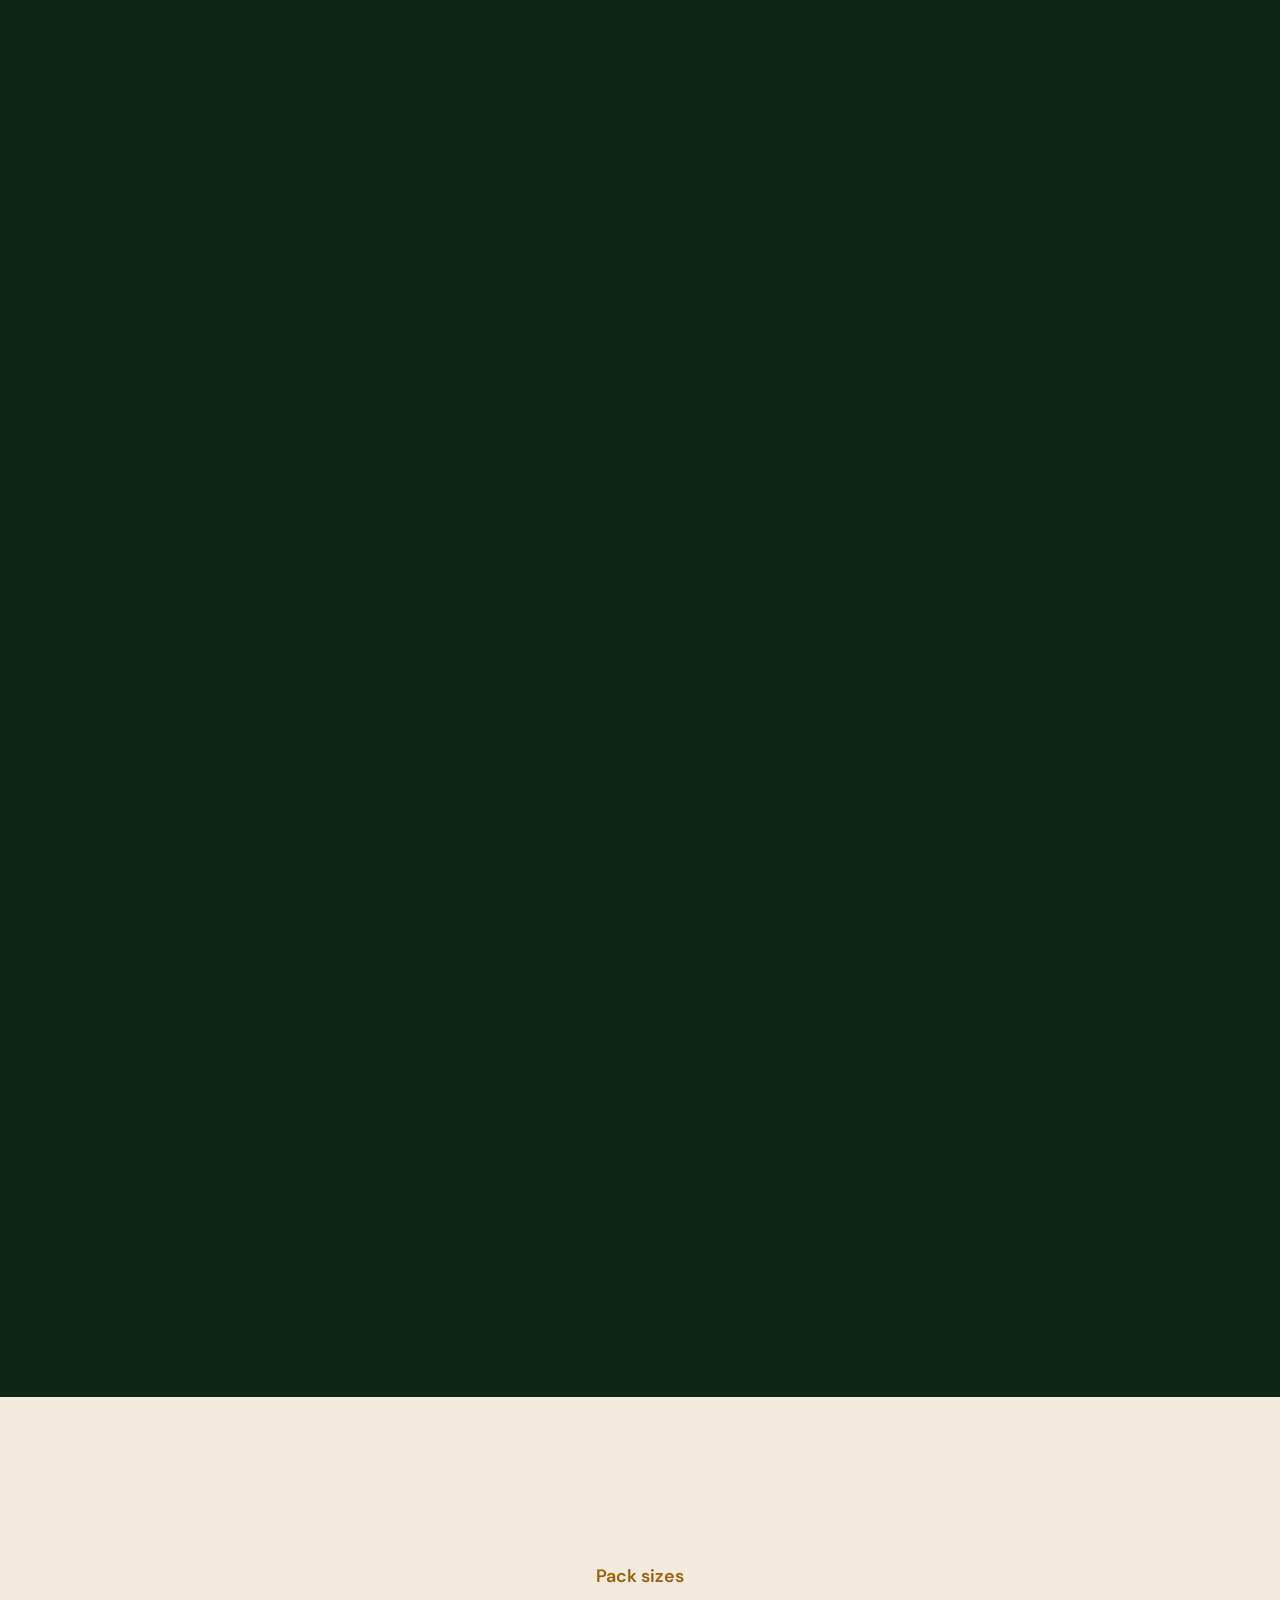
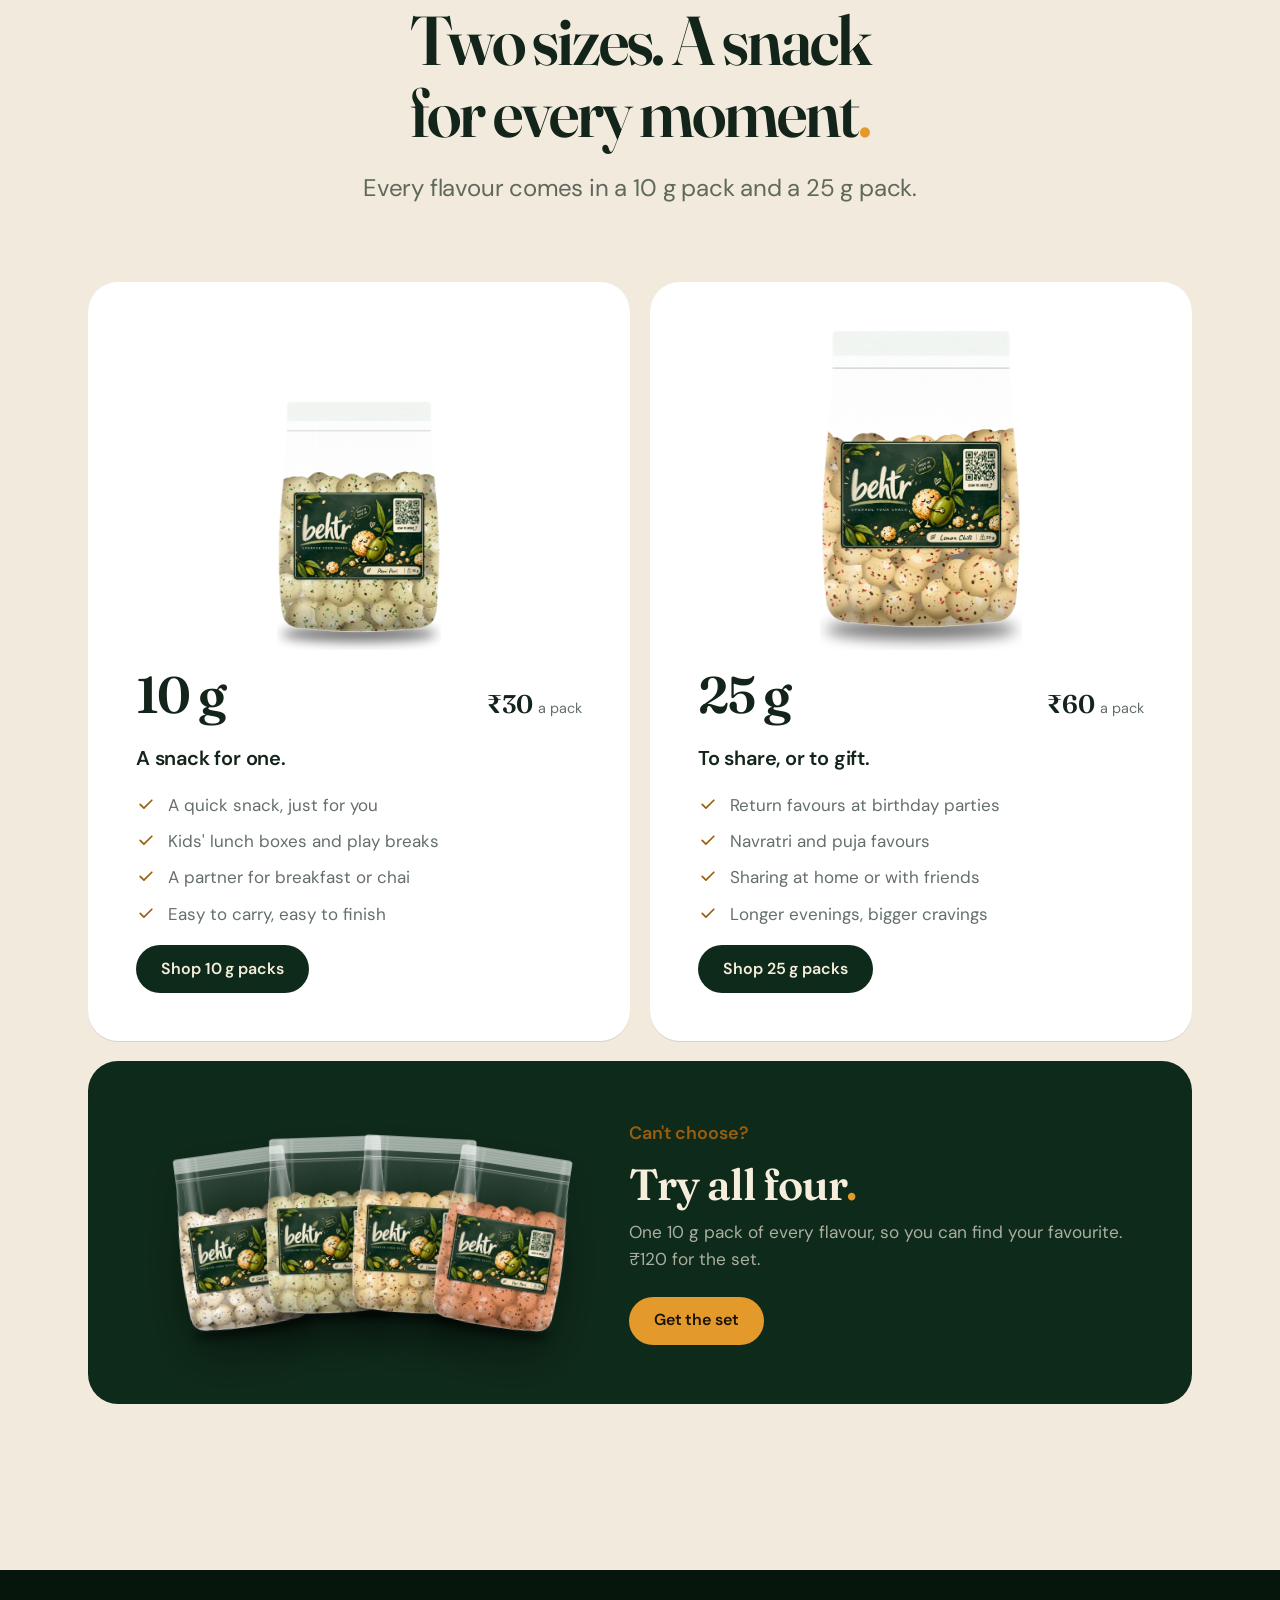
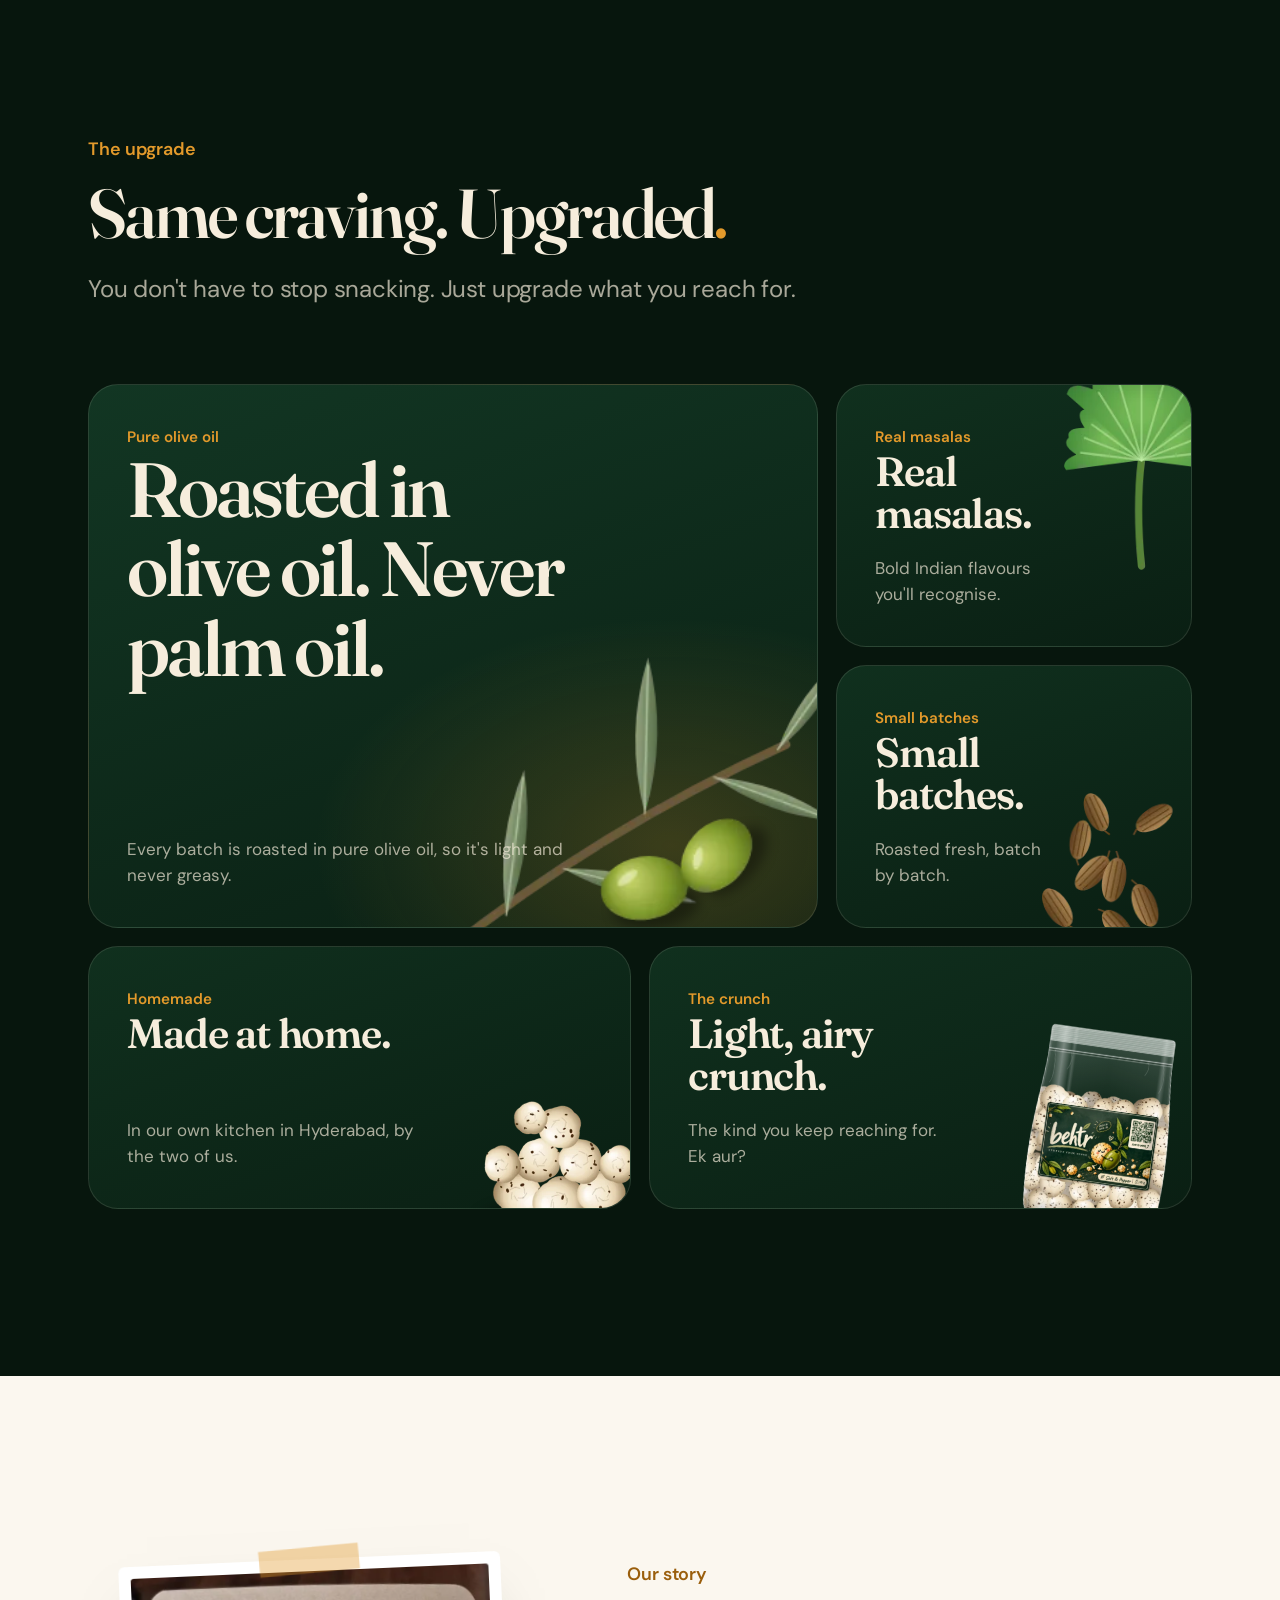
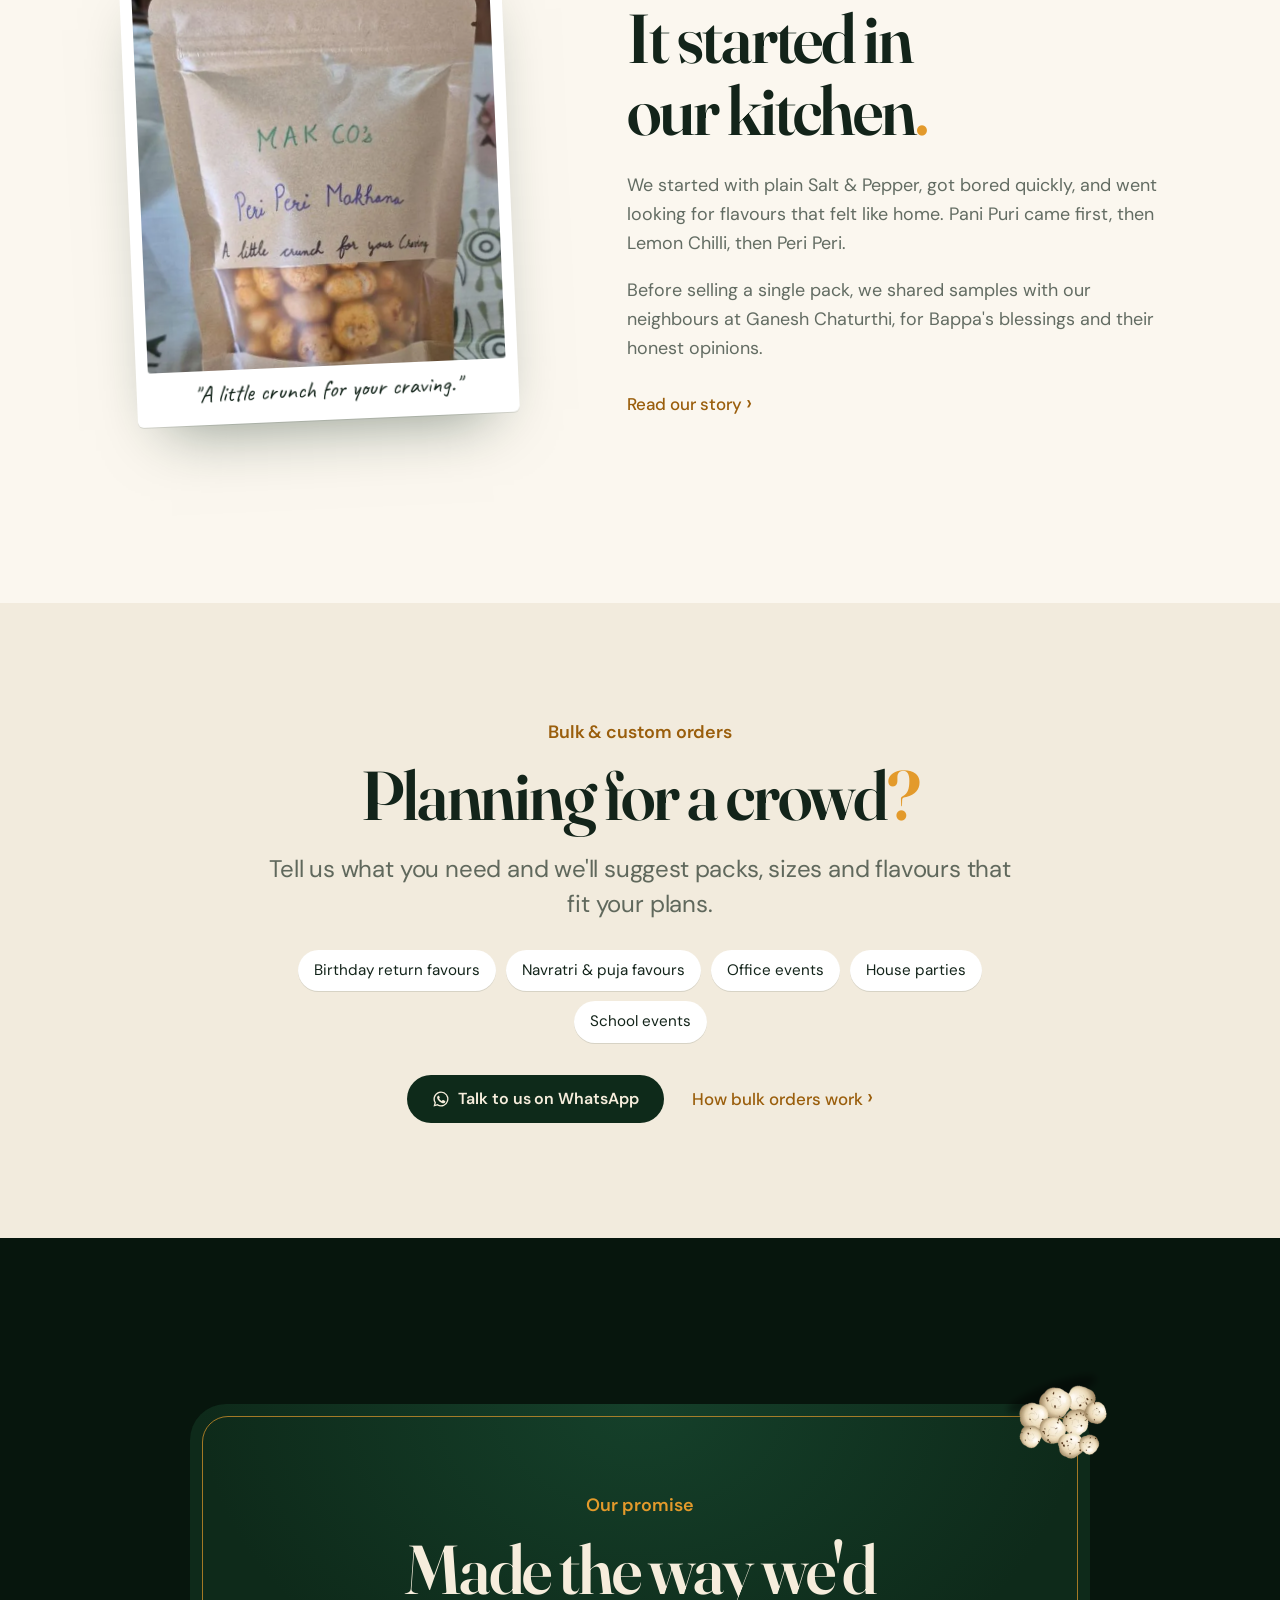
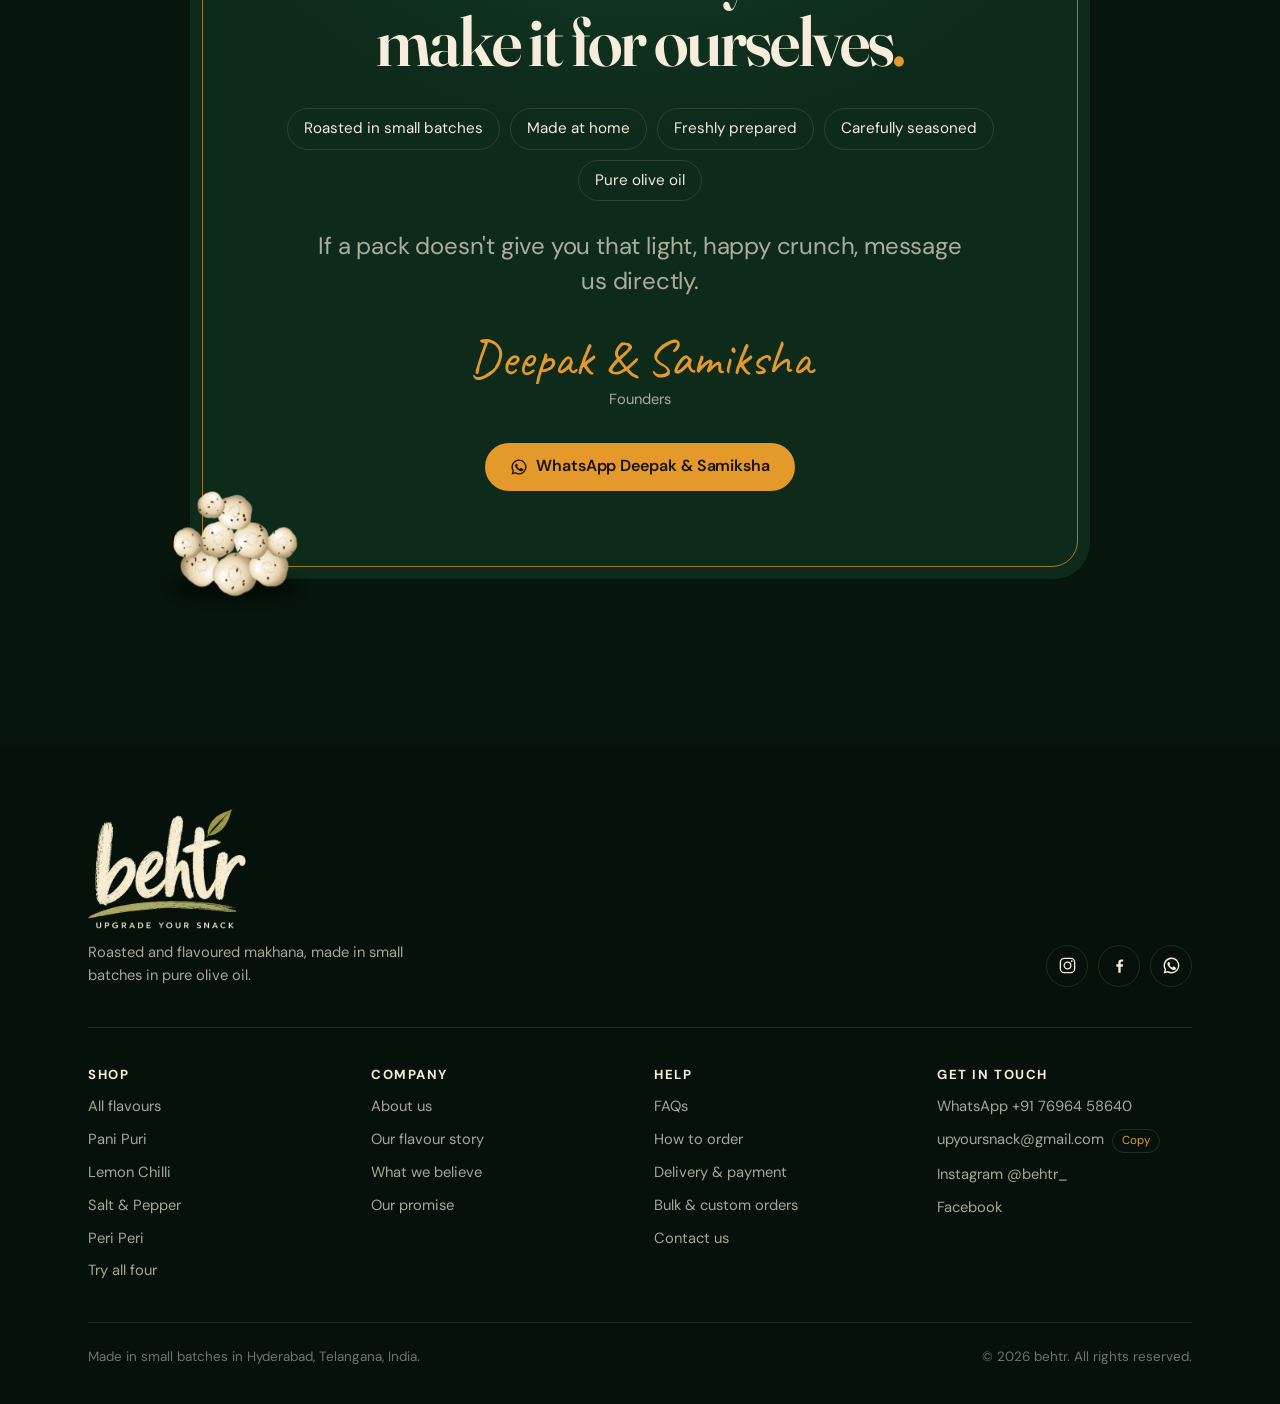
==== commit 48000450: "updated the site to be discoverable" ====
--- a/index.html
+++ b/index.html
@@ -3,17 +3,24 @@
 <head>
 <meta charset="utf-8">
 <meta name="viewport" content="width=device-width, initial-scale=1, viewport-fit=cover">
-<title>behtr · Upgrade your snack</title>
-<meta name="description" content="Gourmet makhana roasted in pure olive oil, with real masalas. Four flavours in 10 g and 25 g packs, made in small batches in Hyderabad.">
+<title>behtr · Upgrade your snack | Gourmet makhana roasted in olive oil</title>
+<meta name="description" content="behtr is a gourmet snack brand from Hyderabad. Our first range: makhana roasted in pure olive oil with real masalas, in Pani Puri, Lemon Chilli, Salt &amp; Pepper and Peri Peri. Order online.">
+<link rel="canonical" href="https://upgradeyoursnack.in/">
+<meta name="robots" content="index, follow, max-image-preview:large">
+<meta property="og:type" content="website"><meta property="og:site_name" content="behtr"><meta property="og:locale" content="en_IN">
+<meta property="og:title" content="behtr · Upgrade your snack | Gourmet makhana roasted in olive oil"><meta property="og:description" content="behtr is a gourmet snack brand from Hyderabad. Our first range: makhana roasted in pure olive oil with real masalas, in Pani Puri, Lemon Chilli, Salt &amp; Pepper and Peri Peri. Order online."><meta property="og:url" content="https://upgradeyoursnack.in/">
+<meta property="og:image" content="https://upgradeyoursnack.in/assets/img/og-1200x630.jpg?v=1ac60c4c91"><meta property="og:image:width" content="1200"><meta property="og:image:height" content="630"><meta property="og:image:alt" content="behtr: four flavours in clear pouches">
+<meta name="twitter:card" content="summary_large_image"><meta name="twitter:title" content="behtr · Upgrade your snack | Gourmet makhana roasted in olive oil"><meta name="twitter:description" content="behtr is a gourmet snack brand from Hyderabad. Our first range: makhana roasted in pure olive oil with real masalas, in Pani Puri, Lemon Chilli, Salt &amp; Pepper and Peri Peri. Order online."><meta name="twitter:image" content="https://upgradeyoursnack.in/assets/img/og-1200x630.jpg?v=1ac60c4c91">
 <meta name="theme-color" content="#07160d">
-<link rel="icon" type="image/png" href="assets/img/icon-180.png?v=707885dda2"><link rel="apple-touch-icon" href="assets/img/icon-180.png?v=707885dda2">
+<link rel="icon" href="/favicon.ico" sizes="48x48"><link rel="icon" type="image/png" sizes="192x192" href="assets/img/icon-192.png?v=1ac60c4c91"><link rel="apple-touch-icon" href="assets/img/icon-180.png?v=1ac60c4c91">
 <link rel="preconnect" href="https://fonts.googleapis.com"><link rel="preconnect" href="https://fonts.gstatic.com" crossorigin><link rel="stylesheet" href="https://fonts.googleapis.com/css2?family=Fraunces:ital,opsz,wght,SOFT@0,9..144,300..700,0..100;1,9..144,300..700,0..100&family=DM+Sans:ital,opsz,wght@0,9..40,400..700;1,9..40,400..700&family=Caveat:wght@500..700&display=swap">
-<link rel="stylesheet" href="assets/site.css?v=707885dda2">
-<link rel="preload" as="image" href="assets/img/logo-brush-792.webp?v=707885dda2"><link rel="preload" as="image" href="assets/img/pouch-pani-puri-25.webp?v=707885dda2"><link rel="preload" as="image" href="assets/img/pouch-salt-pepper-25.webp?v=707885dda2"><link rel="preload" as="image" href="assets/img/pouch-lemon-chilli-25.webp?v=707885dda2"><link rel="preload" as="image" href="assets/img/pouch-peri-peri-25.webp?v=707885dda2"></head>
+<link rel="stylesheet" href="assets/site.css?v=1ac60c4c91">
+<script type="application/ld+json">{"@context":"https://schema.org","@graph":[{"@type":"Organization","@id":"https://upgradeyoursnack.in/#org","name":"behtr","alternateName":["Upgrade your snack","upgradeyoursnack"],"url":"https://upgradeyoursnack.in/","logo":"https://upgradeyoursnack.in/assets/img/icon-192.png?v=1ac60c4c91","image":"https://upgradeyoursnack.in/assets/img/og-1200x630.jpg?v=1ac60c4c91","description":"behtr is a gourmet snack brand from Hyderabad. Our first range is makhana roasted in pure olive oil with real masalas, made in small batches.","email":"upyoursnack@gmail.com","telephone":"+91-7696458640","sameAs":["https://www.instagram.com/behtr_/"],"address":{"@type":"PostalAddress","addressLocality":"Hyderabad","addressRegion":"Telangana","addressCountry":"IN"}},{"@type":"WebSite","@id":"https://upgradeyoursnack.in/#website","name":"behtr","alternateName":["Upgrade your snack","upgradeyoursnack.in"],"url":"https://upgradeyoursnack.in/","publisher":{"@id":"https://upgradeyoursnack.in/#org"}}]}</script>
+<link rel="preload" as="image" href="assets/img/logo-brush-792.webp?v=1ac60c4c91"><link rel="preload" as="image" href="assets/img/pouch-pani-puri-25.webp?v=1ac60c4c91"><link rel="preload" as="image" href="assets/img/pouch-salt-pepper-25.webp?v=1ac60c4c91"><link rel="preload" as="image" href="assets/img/pouch-lemon-chilli-25.webp?v=1ac60c4c91"><link rel="preload" as="image" href="assets/img/pouch-peri-peri-25.webp?v=1ac60c4c91"></head>
 <body data-page="home">
 <header class="gnav">
   <div class="wrap gnav-row">
-    <a class="brand" href="index.html" aria-label="behtr home"><img src="assets/img/logo-brush-mark-120.webp?v=707885dda2" alt="behtr" width="174" height="120"></a>
+    <a class="brand" href="index.html" aria-label="behtr home"><img src="assets/img/logo-brush-mark-120.webp?v=1ac60c4c91" alt="behtr" width="174" height="120"></a>
     <nav class="gnav-links" aria-label="Main"><a href="index.html" aria-current="page">Home</a><a href="shop.html">Shop</a><a href="about.html">About us</a><a href="help.html">Help</a></nav>
     <div class="gnav-right">
       <button class="bag-btn" type="button" aria-label="Bag"><svg viewBox="0 0 24 24" fill="none" stroke="currentColor" stroke-width="1.6" stroke-linecap="round" stroke-linejoin="round" aria-hidden="true"><path d="M5 8.5h14l-1.1 10.6a2 2 0 0 1-2 1.9H8.1a2 2 0 0 1-2-1.9z"/><path d="M9 8.5V7a3 3 0 0 1 6 0v1.5"/></svg><span class="bag-count">0</span></button>
@@ -26,10 +33,10 @@
 
 <section class="hero center" aria-labelledby="hero-t">
   <div class="stage">
-    <div class="lineup"><a class="lu" href="shop.html#salt-pepper" aria-label="Shop Salt &amp; Pepper"><img src="assets/img/pouch-salt-pepper-25.webp?v=707885dda2" alt="Salt &amp; Pepper makhana pack" width="486" height="773" fetchpriority="high" decoding="async"><span class="lu-name" aria-hidden="true">Salt &amp; Pepper</span></a><a class="lu" href="shop.html#pani-puri" aria-label="Shop Pani Puri"><img src="assets/img/pouch-pani-puri-25.webp?v=707885dda2" alt="Pani Puri makhana pack" width="486" height="773" fetchpriority="high" decoding="async"><span class="lu-name" aria-hidden="true">Pani Puri</span></a><a class="lu" href="shop.html#lemon-chilli" aria-label="Shop Lemon Chilli"><img src="assets/img/pouch-lemon-chilli-25.webp?v=707885dda2" alt="Lemon Chilli makhana pack" width="486" height="773" fetchpriority="high" decoding="async"><span class="lu-name" aria-hidden="true">Lemon Chilli</span></a><a class="lu" href="shop.html#peri-peri" aria-label="Shop Peri Peri"><img src="assets/img/pouch-peri-peri-25.webp?v=707885dda2" alt="Peri Peri makhana pack" width="486" height="773" fetchpriority="high" decoding="async"><span class="lu-name" aria-hidden="true">Peri Peri</span></a></div>
-  </div>
-  <div class="wrap">
-    <h1 class="hero-mark boot b1" id="hero-t"><img src="assets/img/logo-brush-792.webp?v=707885dda2" alt="behtr: upgrade your snack" width="784" height="595" fetchpriority="high"></h1>
+    <div class="lineup"><a class="lu" href="shop.html#salt-pepper" aria-label="Shop Salt &amp; Pepper"><img src="assets/img/pouch-salt-pepper-25.webp?v=1ac60c4c91" alt="Salt &amp; Pepper makhana pack" width="486" height="773" fetchpriority="high" decoding="async"><span class="lu-name" aria-hidden="true">Salt &amp; Pepper</span></a><a class="lu" href="shop.html#pani-puri" aria-label="Shop Pani Puri"><img src="assets/img/pouch-pani-puri-25.webp?v=1ac60c4c91" alt="Pani Puri makhana pack" width="486" height="773" fetchpriority="high" decoding="async"><span class="lu-name" aria-hidden="true">Pani Puri</span></a><a class="lu" href="shop.html#lemon-chilli" aria-label="Shop Lemon Chilli"><img src="assets/img/pouch-lemon-chilli-25.webp?v=1ac60c4c91" alt="Lemon Chilli makhana pack" width="486" height="773" fetchpriority="high" decoding="async"><span class="lu-name" aria-hidden="true">Lemon Chilli</span></a><a class="lu" href="shop.html#peri-peri" aria-label="Shop Peri Peri"><img src="assets/img/pouch-peri-peri-25.webp?v=1ac60c4c91" alt="Peri Peri makhana pack" width="486" height="773" fetchpriority="high" decoding="async"><span class="lu-name" aria-hidden="true">Peri Peri</span></a></div>
+  </div>
+  <div class="wrap">
+    <h1 class="hero-mark boot b1" id="hero-t"><img src="assets/img/logo-brush-792.webp?v=1ac60c4c91" alt="behtr: upgrade your snack" width="784" height="595" fetchpriority="high"></h1>
     <p class="lead boot b3">Gourmet makhana roasted in pure olive oil with real masalas, made in small batches.</p>
     <div class="ctas boot b4"><a class="btn btn-gold" href="shop.html">Shop now</a><a class="more" href="about.html">Our story</a></div>
   </div>
@@ -48,7 +55,7 @@
   <div class="sc-head wrap center"><span class="eyebrow">The flavours</span><h2 class="h2" id="fl-t">Four flavours. One crunch<span class="stop">.</span></h2></div>
   <div class="sc-chaps"><div class="sc-sticky"><div class="wrap" style="position:relative;height:100%">
     <article class="chap" data-tint="#0d2616" data-name="Pani Puri" style="--acc:#6E9A3A;--acc-ui:#a6cf62">
-      <div class="chap-visual"><span class="glow"></span><span class="prop " style="left:0%;top:8%;width:36%" data-depth="1.4" data-dir="l"><img src="assets/img/prop-mint.webp?v=707885dda2" alt="" style="--fd:-0.0s" decoding="async"></span><span class="prop " style="left:72%;top:2%;width:24%" data-depth="1" data-dir="r"><img src="assets/img/prop-coriander.webp?v=707885dda2" alt="" style="--fd:-1.3s" decoding="async"></span><span class="prop back" style="left:4%;top:66%;width:28%" data-depth="0.8" data-dir="l"><img src="assets/img/prop-jeera.webp?v=707885dda2" alt="" style="--fd:-2.6s" decoding="async"></span><span class="prop " style="left:70%;top:60%;width:27%" data-depth="1.2" data-dir="r"><img src="assets/img/prop-puri.webp?v=707885dda2" alt="" style="--fd:-3.9s" decoding="async"></span><span class="prop back" style="left:30%;top:80%;width:13%" data-depth="0.6" data-dir="l"><img src="assets/img/prop-blacksalt.webp?v=707885dda2" alt="" style="--fd:-5.2s" decoding="async"></span><img class="pouch" src="assets/img/pouch-pani-puri-25.webp?v=707885dda2" alt="Pani Puri makhana in a clear pouch with the behtr label" width="486" height="773" decoding="async"></div>
+      <div class="chap-visual"><span class="glow"></span><span class="prop " style="left:0%;top:8%;width:36%" data-depth="1.4" data-dir="l"><img src="assets/img/prop-mint.webp?v=1ac60c4c91" alt="" style="--fd:-0.0s" decoding="async"></span><span class="prop " style="left:72%;top:2%;width:24%" data-depth="1" data-dir="r"><img src="assets/img/prop-coriander.webp?v=1ac60c4c91" alt="" style="--fd:-1.3s" decoding="async"></span><span class="prop back" style="left:4%;top:66%;width:28%" data-depth="0.8" data-dir="l"><img src="assets/img/prop-jeera.webp?v=1ac60c4c91" alt="" style="--fd:-2.6s" decoding="async"></span><span class="prop " style="left:70%;top:60%;width:27%" data-depth="1.2" data-dir="r"><img src="assets/img/prop-puri.webp?v=1ac60c4c91" alt="" style="--fd:-3.9s" decoding="async"></span><span class="prop back" style="left:30%;top:80%;width:13%" data-depth="0.6" data-dir="l"><img src="assets/img/prop-blacksalt.webp?v=1ac60c4c91" alt="" style="--fd:-5.2s" decoding="async"></span><img class="pouch" src="assets/img/pouch-pani-puri-25.webp?v=1ac60c4c91" alt="Pani Puri makhana in a clear pouch with the behtr label" width="486" height="773" decoding="async"></div>
       <div class="chap-text">
         <span class="chap-badge">House favourite</span>
         <h3>Pani Puri</h3>
@@ -58,7 +65,7 @@
         <div class="ctas"><a class="btn btn-gold" href="shop.html#pani-puri">Shop Pani Puri</a></div>
       </div>
     </article><article class="chap" data-tint="#26100c" data-name="Lemon Chilli" style="--acc:#C2312A;--acc-ui:#ff7a6e">
-      <div class="chap-visual"><span class="glow"></span><span class="prop " style="left:68%;top:4%;width:30%" data-depth="1.1" data-dir="r"><img src="assets/img/prop-lime.webp?v=707885dda2" alt="" style="--fd:-0.0s" decoding="async"></span><span class="prop " style="left:2%;top:64%;width:32%" data-depth="1" data-dir="l"><img src="assets/img/prop-limewedge.webp?v=707885dda2" alt="" style="--fd:-1.3s" decoding="async"></span><span class="prop " style="left:-2%;top:12%;width:40%" data-depth="1.4" data-dir="l"><img src="assets/img/prop-chilli.webp?v=707885dda2" alt="" style="--fd:-2.6s" decoding="async"></span><span class="prop back" style="left:66%;top:64%;width:28%" data-depth="0.8" data-dir="r"><img src="assets/img/prop-flakes.webp?v=707885dda2" alt="" style="--fd:-3.9s" decoding="async"></span><img class="pouch" src="assets/img/pouch-lemon-chilli-25.webp?v=707885dda2" alt="Lemon Chilli makhana in a clear pouch with the behtr label" width="486" height="773" decoding="async"></div>
+      <div class="chap-visual"><span class="glow"></span><span class="prop " style="left:68%;top:4%;width:30%" data-depth="1.1" data-dir="r"><img src="assets/img/prop-lime.webp?v=1ac60c4c91" alt="" style="--fd:-0.0s" decoding="async"></span><span class="prop " style="left:2%;top:64%;width:32%" data-depth="1" data-dir="l"><img src="assets/img/prop-limewedge.webp?v=1ac60c4c91" alt="" style="--fd:-1.3s" decoding="async"></span><span class="prop " style="left:-2%;top:12%;width:40%" data-depth="1.4" data-dir="l"><img src="assets/img/prop-chilli.webp?v=1ac60c4c91" alt="" style="--fd:-2.6s" decoding="async"></span><span class="prop back" style="left:66%;top:64%;width:28%" data-depth="0.8" data-dir="r"><img src="assets/img/prop-flakes.webp?v=1ac60c4c91" alt="" style="--fd:-3.9s" decoding="async"></span><img class="pouch" src="assets/img/pouch-lemon-chilli-25.webp?v=1ac60c4c91" alt="Lemon Chilli makhana in a clear pouch with the behtr label" width="486" height="773" decoding="async"></div>
       <div class="chap-text">
         <span class="chap-badge">Zesty</span>
         <h3>Lemon Chilli</h3>
@@ -68,7 +75,7 @@
         <div class="ctas"><a class="btn btn-gold" href="shop.html#lemon-chilli">Shop Lemon Chilli</a></div>
       </div>
     </article><article class="chap" data-tint="#141210" data-name="Salt & Pepper" style="--acc:#8b8178;--acc-ui:#dcd2c4">
-      <div class="chap-visual"><span class="glow"></span><span class="prop " style="left:-4%;top:62%;width:48%" data-depth="1.1" data-dir="l"><img src="assets/img/prop-spoon.webp?v=707885dda2" alt="" style="--fd:-0.0s" decoding="async"></span><span class="prop " style="left:70%;top:8%;width:26%" data-depth="1.2" data-dir="r"><img src="assets/img/prop-peppercorns.webp?v=707885dda2" alt="" style="--fd:-1.3s" decoding="async"></span><span class="prop " style="left:10%;top:10%;width:16%" data-depth="0.8" data-dir="l"><img src="assets/img/prop-pinksalt.webp?v=707885dda2" alt="" style="--fd:-2.6s" decoding="async"></span><span class="prop back" style="left:74%;top:70%;width:20%" data-depth="0.7" data-dir="r"><img src="assets/img/prop-peppercorns.webp?v=707885dda2" alt="" style="--fd:-3.9s" decoding="async"></span><img class="pouch" src="assets/img/pouch-salt-pepper-25.webp?v=707885dda2" alt="Salt & Pepper makhana in a clear pouch with the behtr label" width="486" height="773" decoding="async"></div>
+      <div class="chap-visual"><span class="glow"></span><span class="prop " style="left:-4%;top:62%;width:48%" data-depth="1.1" data-dir="l"><img src="assets/img/prop-spoon.webp?v=1ac60c4c91" alt="" style="--fd:-0.0s" decoding="async"></span><span class="prop " style="left:70%;top:8%;width:26%" data-depth="1.2" data-dir="r"><img src="assets/img/prop-peppercorns.webp?v=1ac60c4c91" alt="" style="--fd:-1.3s" decoding="async"></span><span class="prop " style="left:10%;top:10%;width:16%" data-depth="0.8" data-dir="l"><img src="assets/img/prop-pinksalt.webp?v=1ac60c4c91" alt="" style="--fd:-2.6s" decoding="async"></span><span class="prop back" style="left:74%;top:70%;width:20%" data-depth="0.7" data-dir="r"><img src="assets/img/prop-peppercorns.webp?v=1ac60c4c91" alt="" style="--fd:-3.9s" decoding="async"></span><img class="pouch" src="assets/img/pouch-salt-pepper-25.webp?v=1ac60c4c91" alt="Salt & Pepper makhana in a clear pouch with the behtr label" width="486" height="773" decoding="async"></div>
       <div class="chap-text">
         <span class="chap-badge">Classic</span>
         <h3>Salt &amp; Pepper</h3>
@@ -78,7 +85,7 @@
         <div class="ctas"><a class="btn btn-gold" href="shop.html#salt-pepper">Shop Salt &amp; Pepper</a></div>
       </div>
     </article><article class="chap" data-tint="#28130a" data-name="Peri Peri" style="--acc:#D4561E;--acc-ui:#ff9a5c">
-      <div class="chap-visual"><span class="glow"></span><span class="prop " style="left:-2%;top:10%;width:40%" data-depth="1.4" data-dir="l"><img src="assets/img/prop-birdseye.webp?v=707885dda2" alt="" style="--fd:-0.0s" decoding="async"></span><span class="prop " style="left:66%;top:60%;width:31%" data-depth="1.1" data-dir="r"><img src="assets/img/prop-rings.webp?v=707885dda2" alt="" style="--fd:-1.3s" decoding="async"></span><span class="prop back" style="left:2%;top:62%;width:36%" data-depth="0.7" data-dir="l"><img src="assets/img/prop-paprika.webp?v=707885dda2" alt="" style="--fd:-2.6s" decoding="async"></span><span class="prop " style="left:64%;top:6%;width:34%" data-depth="1" data-dir="r"><img src="assets/img/prop-driedchilli.webp?v=707885dda2" alt="" style="--fd:-3.9s" decoding="async"></span><img class="pouch" src="assets/img/pouch-peri-peri-25.webp?v=707885dda2" alt="Peri Peri makhana in a clear pouch with the behtr label" width="486" height="773" decoding="async"></div>
+      <div class="chap-visual"><span class="glow"></span><span class="prop " style="left:-2%;top:10%;width:40%" data-depth="1.4" data-dir="l"><img src="assets/img/prop-birdseye.webp?v=1ac60c4c91" alt="" style="--fd:-0.0s" decoding="async"></span><span class="prop " style="left:66%;top:60%;width:31%" data-depth="1.1" data-dir="r"><img src="assets/img/prop-rings.webp?v=1ac60c4c91" alt="" style="--fd:-1.3s" decoding="async"></span><span class="prop back" style="left:2%;top:62%;width:36%" data-depth="0.7" data-dir="l"><img src="assets/img/prop-paprika.webp?v=1ac60c4c91" alt="" style="--fd:-2.6s" decoding="async"></span><span class="prop " style="left:64%;top:6%;width:34%" data-depth="1" data-dir="r"><img src="assets/img/prop-driedchilli.webp?v=1ac60c4c91" alt="" style="--fd:-3.9s" decoding="async"></span><img class="pouch" src="assets/img/pouch-peri-peri-25.webp?v=1ac60c4c91" alt="Peri Peri makhana in a clear pouch with the behtr label" width="486" height="773" decoding="async"></div>
       <div class="chap-text">
         <span class="chap-badge">Fiery</span>
         <h3>Peri Peri</h3>
@@ -97,14 +104,14 @@
       <p class="lead">Every flavour comes in a 10 g pack and a 25 g pack.</p></div>
     <div class="sizes">
       <article class="size-card rv">
-        <div class="size-art s10"><img src="assets/img/pouch-pani-puri-10.webp?v=707885dda2" alt="10 g pack of Pani Puri makhana" width="398" height="604" loading="lazy" decoding="async"></div>
+        <div class="size-art s10"><img src="assets/img/pouch-pani-puri-10.webp?v=1ac60c4c91" alt="10 g pack of Pani Puri makhana" width="398" height="604" loading="lazy" decoding="async"></div>
         <div class="size-top"><h3>10 g</h3><span class="price">₹30 <small>a pack</small></span></div>
         <p class="tag">A snack for one.</p>
         <ul class="uses"><li><svg viewBox="0 0 24 24" fill="none" stroke="currentColor" stroke-width="2" stroke-linecap="round" stroke-linejoin="round" aria-hidden="true"><path d="M5 12.5l4.5 4.5L19 7.5"/></svg><span>A quick snack, just for you</span></li><li><svg viewBox="0 0 24 24" fill="none" stroke="currentColor" stroke-width="2" stroke-linecap="round" stroke-linejoin="round" aria-hidden="true"><path d="M5 12.5l4.5 4.5L19 7.5"/></svg><span>Kids' lunch boxes and play breaks</span></li><li><svg viewBox="0 0 24 24" fill="none" stroke="currentColor" stroke-width="2" stroke-linecap="round" stroke-linejoin="round" aria-hidden="true"><path d="M5 12.5l4.5 4.5L19 7.5"/></svg><span>A partner for breakfast or chai</span></li><li><svg viewBox="0 0 24 24" fill="none" stroke="currentColor" stroke-width="2" stroke-linecap="round" stroke-linejoin="round" aria-hidden="true"><path d="M5 12.5l4.5 4.5L19 7.5"/></svg><span>Easy to carry, easy to finish</span></li></ul>
         <a class="btn btn-dark" href="shop.html">Shop 10 g packs</a>
       </article>
       <article class="size-card rv d1">
-        <div class="size-art"><img src="assets/img/pouch-lemon-chilli-25.webp?v=707885dda2" alt="25 g pack of Lemon Chilli makhana" width="486" height="773" loading="lazy" decoding="async"></div>
+        <div class="size-art"><img src="assets/img/pouch-lemon-chilli-25.webp?v=1ac60c4c91" alt="25 g pack of Lemon Chilli makhana" width="486" height="773" loading="lazy" decoding="async"></div>
         <div class="size-top"><h3>25 g</h3><span class="price">₹60 <small>a pack</small></span></div>
         <p class="tag">To share, or to gift.</p>
         <ul class="uses"><li><svg viewBox="0 0 24 24" fill="none" stroke="currentColor" stroke-width="2" stroke-linecap="round" stroke-linejoin="round" aria-hidden="true"><path d="M5 12.5l4.5 4.5L19 7.5"/></svg><span>Return favours at birthday parties</span></li><li><svg viewBox="0 0 24 24" fill="none" stroke="currentColor" stroke-width="2" stroke-linecap="round" stroke-linejoin="round" aria-hidden="true"><path d="M5 12.5l4.5 4.5L19 7.5"/></svg><span>Navratri and puja favours</span></li><li><svg viewBox="0 0 24 24" fill="none" stroke="currentColor" stroke-width="2" stroke-linecap="round" stroke-linejoin="round" aria-hidden="true"><path d="M5 12.5l4.5 4.5L19 7.5"/></svg><span>Sharing at home or with friends</span></li><li><svg viewBox="0 0 24 24" fill="none" stroke="currentColor" stroke-width="2" stroke-linecap="round" stroke-linejoin="round" aria-hidden="true"><path d="M5 12.5l4.5 4.5L19 7.5"/></svg><span>Longer evenings, bigger cravings</span></li></ul>
@@ -112,7 +119,7 @@
       </article>
     </div>
     <div class="tryall rv">
-      <div class="fan"><img src="assets/img/pouch-salt-pepper-10.webp?v=707885dda2" alt="" width="398" height="604" loading="lazy" decoding="async"><img src="assets/img/pouch-pani-puri-10.webp?v=707885dda2" alt="" width="398" height="604" loading="lazy" decoding="async"><img src="assets/img/pouch-lemon-chilli-10.webp?v=707885dda2" alt="" width="398" height="604" loading="lazy" decoding="async"><img src="assets/img/pouch-peri-peri-10.webp?v=707885dda2" alt="" width="398" height="604" loading="lazy" decoding="async"></div>
+      <div class="fan"><img src="assets/img/pouch-salt-pepper-10.webp?v=1ac60c4c91" alt="" width="398" height="604" loading="lazy" decoding="async"><img src="assets/img/pouch-pani-puri-10.webp?v=1ac60c4c91" alt="" width="398" height="604" loading="lazy" decoding="async"><img src="assets/img/pouch-lemon-chilli-10.webp?v=1ac60c4c91" alt="" width="398" height="604" loading="lazy" decoding="async"><img src="assets/img/pouch-peri-peri-10.webp?v=1ac60c4c91" alt="" width="398" height="604" loading="lazy" decoding="async"></div>
       <div><span class="eyebrow">Can't choose?</span><h3>Try all four<span class="stop">.</span></h3><p>One 10 g pack of every flavour, so you can find your favourite. ₹120 for the set.</p><div class="ctas"><a class="btn btn-gold" href="shop.html#try-all">Get the set</a></div></div>
     </div>
   </div>
@@ -122,18 +129,18 @@
   <div class="wrap">
     <div class="sec-head"><span class="eyebrow">The upgrade</span><h2 class="h2" id="why-t">Same craving. Upgraded<span class="stop">.</span></h2><p class="lead">You don't have to stop snacking. Just upgrade what you reach for.</p></div>
     <div class="bento">
-      <article class="tile t-a rv"><div class="txt"><span class="k">Pure olive oil</span><h3>Roasted in olive oil. Never palm oil.</h3></div><p class="txt">Every batch is roasted in pure olive oil, so it's light and never greasy.</p><img src="assets/img/prop-olives.webp?v=707885dda2" alt="" class="art" loading="lazy" decoding="async"></article>
-      <article class="tile t-b rv d1"><div class="txt"><span class="k">Real masalas</span><h3>Real masalas.</h3></div><p class="txt">Bold Indian flavours you'll recognise.</p><img src="assets/img/prop-coriander.webp?v=707885dda2" alt="" class="art" loading="lazy" decoding="async"></article>
-      <article class="tile t-c rv d2"><div class="txt"><span class="k">Small batches</span><h3>Small batches.</h3></div><p class="txt">Roasted fresh, batch by batch.</p><img src="assets/img/prop-jeera.webp?v=707885dda2" alt="" class="art" loading="lazy" decoding="async"></article>
-      <article class="tile t-d rv"><div class="txt"><span class="k">Homemade</span><h3>Made at home.</h3></div><p class="txt">In our own kitchen in Hyderabad, by the two of us.</p><img src="assets/img/prop-pearls.webp?v=707885dda2" alt="" class="art" loading="lazy" decoding="async"></article>
-      <article class="tile t-e rv d1"><div class="txt"><span class="k">The crunch</span><h3>Light, airy crunch.</h3></div><p class="txt">The kind you keep reaching for. Ek aur?</p><img src="assets/img/pouch-salt-pepper-10.webp?v=707885dda2" alt="" class="art" loading="lazy" style="transform:rotate(8deg)" decoding="async"></article>
+      <article class="tile t-a rv"><div class="txt"><span class="k">Pure olive oil</span><h3>Roasted in olive oil. Never palm oil.</h3></div><p class="txt">Every batch is roasted in pure olive oil, so it's light and never greasy.</p><img src="assets/img/prop-olives.webp?v=1ac60c4c91" alt="" class="art" loading="lazy" decoding="async"></article>
+      <article class="tile t-b rv d1"><div class="txt"><span class="k">Real masalas</span><h3>Real masalas.</h3></div><p class="txt">Bold Indian flavours you'll recognise.</p><img src="assets/img/prop-coriander.webp?v=1ac60c4c91" alt="" class="art" loading="lazy" decoding="async"></article>
+      <article class="tile t-c rv d2"><div class="txt"><span class="k">Small batches</span><h3>Small batches.</h3></div><p class="txt">Roasted fresh, batch by batch.</p><img src="assets/img/prop-jeera.webp?v=1ac60c4c91" alt="" class="art" loading="lazy" decoding="async"></article>
+      <article class="tile t-d rv"><div class="txt"><span class="k">Homemade</span><h3>Made at home.</h3></div><p class="txt">In our own kitchen in Hyderabad, by the two of us.</p><img src="assets/img/prop-pearls.webp?v=1ac60c4c91" alt="" class="art" loading="lazy" decoding="async"></article>
+      <article class="tile t-e rv d1"><div class="txt"><span class="k">The crunch</span><h3>Light, airy crunch.</h3></div><p class="txt">The kind you keep reaching for. Ek aur?</p><img src="assets/img/pouch-salt-pepper-10.webp?v=1ac60c4c91" alt="" class="art" loading="lazy" style="transform:rotate(8deg)" decoding="async"></article>
     </div>
   </div>
 </section>
 
 <section class="sec light" aria-labelledby="st-t">
   <div class="wrap split">
-    <figure class="polaroid rv"><span class="tape" aria-hidden="true"></span><img src="assets/img/first-pouch.webp?v=707885dda2" alt="One of our first handwritten pouches" width="560" height="617" loading="lazy" decoding="async"><figcaption>"A little crunch for your craving."</figcaption></figure>
+    <figure class="polaroid rv"><span class="tape" aria-hidden="true"></span><img src="assets/img/first-pouch.webp?v=1ac60c4c91" alt="One of our first handwritten pouches" width="560" height="617" loading="lazy" decoding="async"><figcaption>"A little crunch for your craving."</figcaption></figure>
     <div>
       <span class="eyebrow">Our story</span>
       <h2 class="h2" id="st-t">It started in our kitchen<span class="stop">.</span></h2>
@@ -159,7 +166,7 @@
 <section class="sec ink" aria-labelledby="pr-t">
   <div class="wrap">
     <div class="promise">
-      <img src="assets/img/prop-pearls.webp?v=707885dda2" alt="" class="pearls pl" loading="lazy" decoding="async"><img src="assets/img/prop-pearls.webp?v=707885dda2" alt="" class="pearls pr" loading="lazy" decoding="async">
+      <img src="assets/img/prop-pearls.webp?v=1ac60c4c91" alt="" class="pearls pl" loading="lazy" decoding="async"><img src="assets/img/prop-pearls.webp?v=1ac60c4c91" alt="" class="pearls pr" loading="lazy" decoding="async">
       <span class="eyebrow">Our promise</span>
       <h2 class="h2" id="pr-t">Made the way we'd make it for ourselves<span class="stop">.</span></h2>
       <ul><li>Roasted in small batches</li><li>Made at home</li><li>Freshly prepared</li><li>Carefully seasoned</li><li>Pure olive oil</li></ul>
@@ -174,9 +181,9 @@
 <footer class="footer">
   <div class="wrap">
     <div class="f-top">
-      <div><a class="brand" href="index.html" aria-label="behtr home"><img src="assets/img/logo-brush-792.webp?v=707885dda2" alt="behtr: upgrade your snack" width="784" height="595" loading="lazy"></a><p>Roasted and flavoured makhana, made in small batches in pure olive oil.</p></div>
+      <div><a class="brand" href="index.html" aria-label="behtr home"><img src="assets/img/logo-brush-792.webp?v=1ac60c4c91" alt="behtr: upgrade your snack" width="784" height="595" loading="lazy"></a><p>Roasted and flavoured makhana, made in small batches in pure olive oil.</p></div>
       <div class="social">
-        <a href="#" data-social="instagram" aria-label="Instagram"><svg viewBox="0 0 24 24" fill="none" stroke="currentColor" stroke-width="1.7" aria-hidden="true"><rect x="3" y="3" width="18" height="18" rx="5"/><circle cx="12" cy="12" r="4.2"/><circle cx="17.4" cy="6.6" r="1.1" fill="currentColor" stroke="none"/></svg></a>
+        <a href="https://www.instagram.com/behtr_/" target="_blank" rel="noopener" data-social="instagram" aria-label="behtr on Instagram"><svg viewBox="0 0 24 24" fill="none" stroke="currentColor" stroke-width="1.7" aria-hidden="true"><rect x="3" y="3" width="18" height="18" rx="5"/><circle cx="12" cy="12" r="4.2"/><circle cx="17.4" cy="6.6" r="1.1" fill="currentColor" stroke="none"/></svg></a>
         <a href="#" data-social="facebook" aria-label="Facebook"><svg viewBox="0 0 24 24" fill="currentColor" aria-hidden="true"><path d="M13.5 21v-7.5h2.6l.4-3h-3V8.6c0-.9.3-1.5 1.5-1.5h1.6V4.4c-.3 0-1.2-.1-2.3-.1-2.3 0-3.8 1.4-3.8 3.9v2.3H8v3h2.5V21z"/></svg></a>
         <a href="#" data-wa="hello" aria-label="WhatsApp"><svg viewBox="0 0 24 24" fill="currentColor" aria-hidden="true"><path d="M12 2a10 10 0 0 0-8.6 15.1L2 22l5-1.3A10 10 0 1 0 12 2zm0 18.2a8.2 8.2 0 0 1-4.2-1.2l-.3-.2-3 .8.8-2.9-.2-.3A8.2 8.2 0 1 1 12 20.2zm4.5-6.1c-.2-.1-1.5-.7-1.7-.8-.2-.1-.4-.1-.6.1l-.8 1c-.1.2-.3.2-.5.1a6.7 6.7 0 0 1-3.3-2.9c-.2-.4.2-.4.7-1.3.1-.2 0-.3 0-.4l-.8-1.8c-.2-.5-.4-.4-.6-.4h-.5a1 1 0 0 0-.7.3 3 3 0 0 0-.9 2.2 5.2 5.2 0 0 0 1.1 2.8 11.9 11.9 0 0 0 4.6 4c1.7.7 2.3.8 3.2.7a2.7 2.7 0 0 0 1.8-1.3 2.2 2.2 0 0 0 .2-1.3c-.1-.1-.2-.2-.5-.3z"/></svg></a>
       </div>
@@ -191,8 +198,8 @@
         <li><a href="help.html">FAQs</a></li><li><a href="help.html#ordering">How to order</a></li><li><a href="help.html#delivery">Delivery &amp; payment</a></li><li><a href="help.html#bulk">Bulk &amp; custom orders</a></li><li><a href="help.html#contact">Contact us</a></li></ul></div>
       <div><h4>Get in touch</h4><ul>
         <li><a href="#" data-wa="hello">WhatsApp +91 76964 58640</a></li>
-        <li><a href="mailto:makco2201@gmail.com">makco2201@gmail.com</a><button class="copy" type="button" data-copy="makco2201@gmail.com">Copy</button></li>
-        <li><a href="#" data-social="instagram">Instagram</a></li><li><a href="#" data-social="facebook">Facebook</a></li></ul></div>
+        <li><a href="mailto:upyoursnack@gmail.com">upyoursnack@gmail.com</a><button class="copy" type="button" data-copy="upyoursnack@gmail.com">Copy</button></li>
+        <li><a href="https://www.instagram.com/behtr_/" target="_blank" rel="noopener" data-social="instagram">Instagram @behtr_</a></li><li><a href="#" data-social="facebook">Facebook</a></li></ul></div>
     </div>
     <div class="f-bottom">
       <span>Made in small batches in Hyderabad, Telangana, India.</span>
@@ -200,6 +207,6 @@
     </div>
   </div>
 </footer>
-<script src="assets/site.js?v=707885dda2"></script>
+<script src="assets/site.js?v=1ac60c4c91"></script>
 </body>
 </html>
